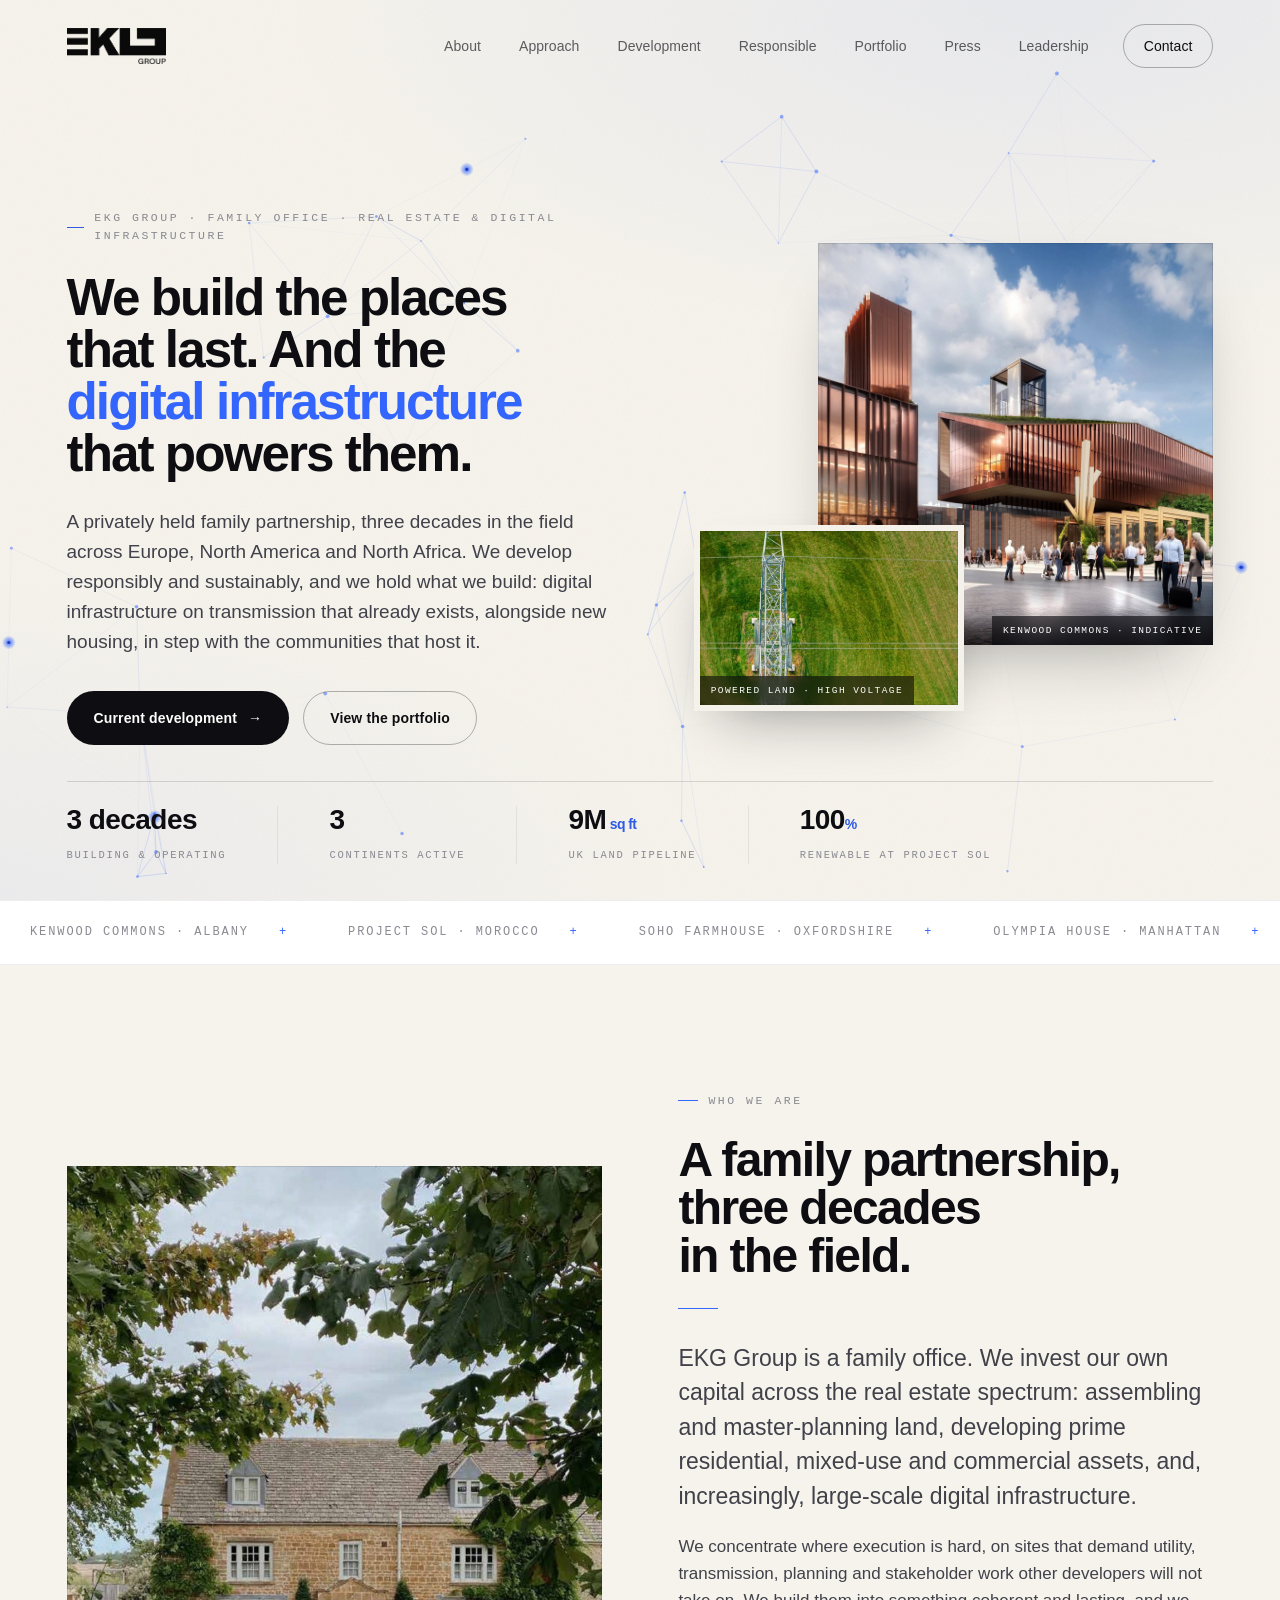
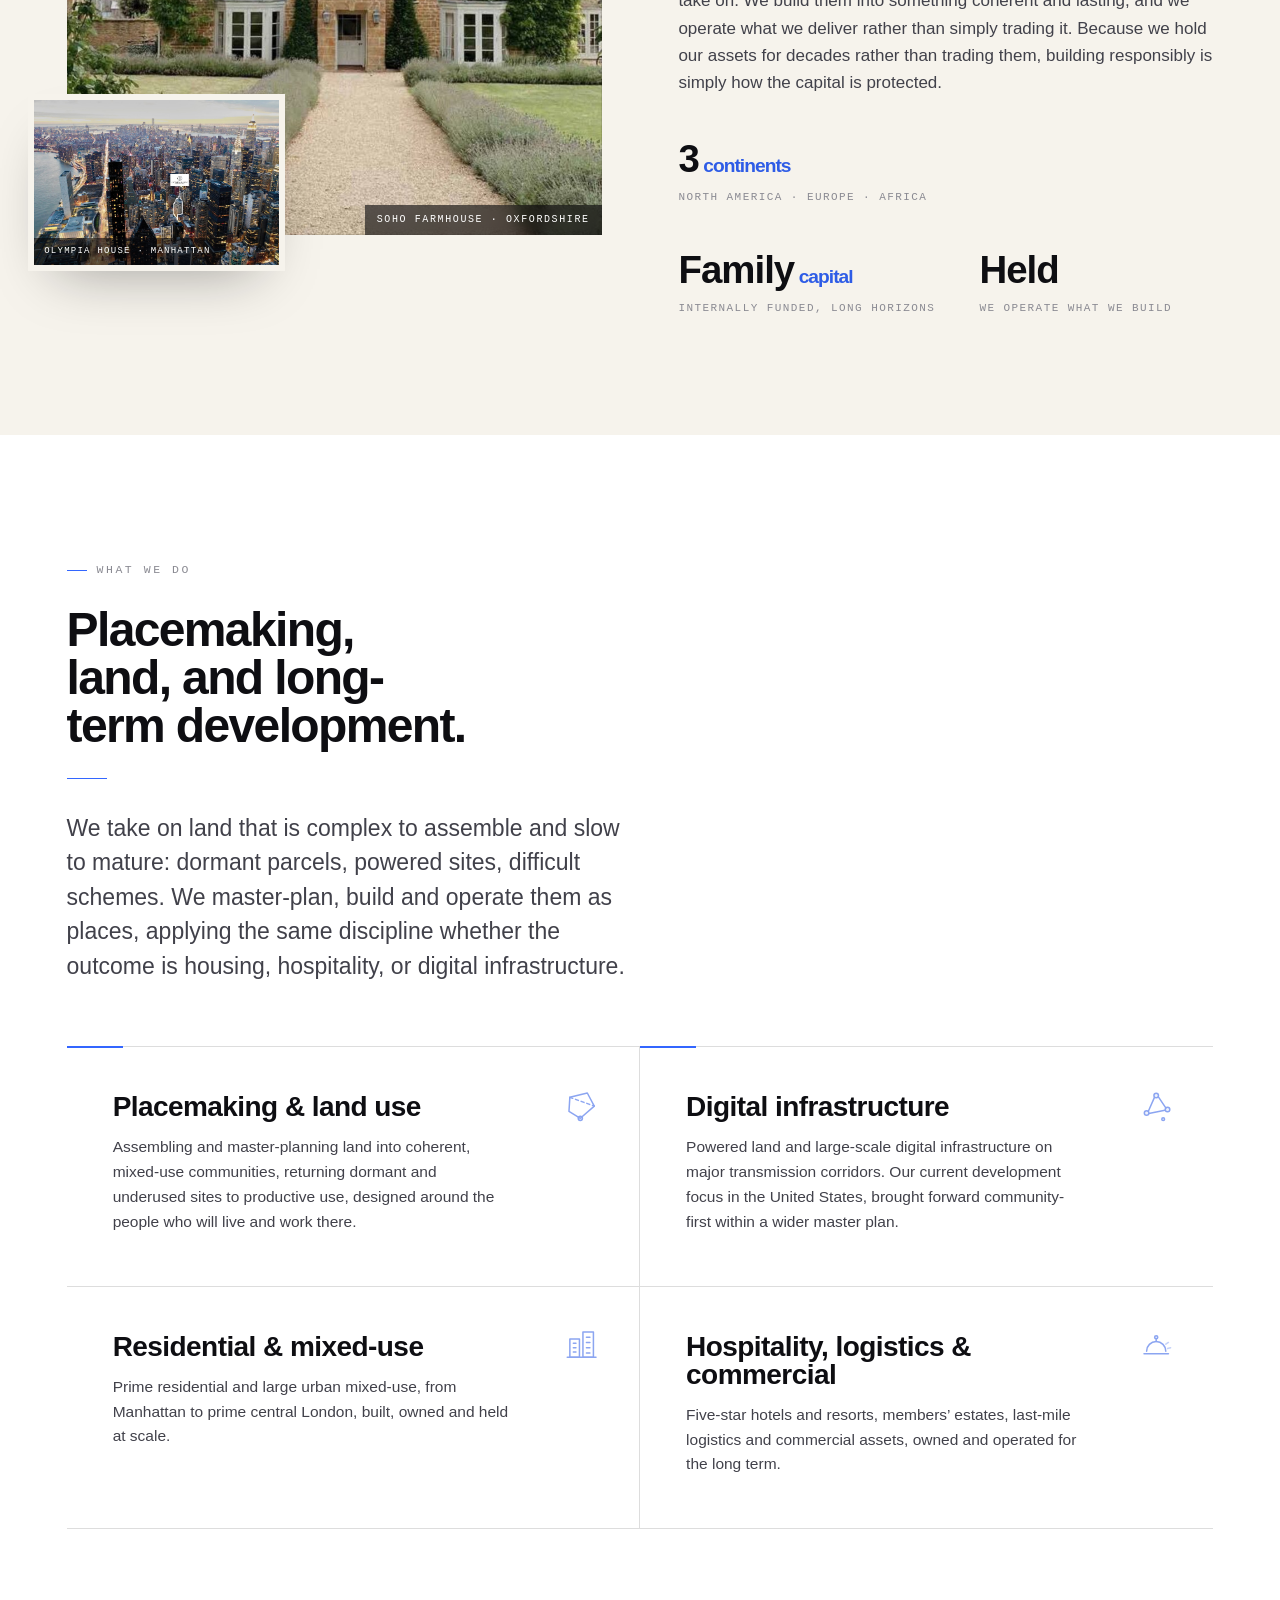
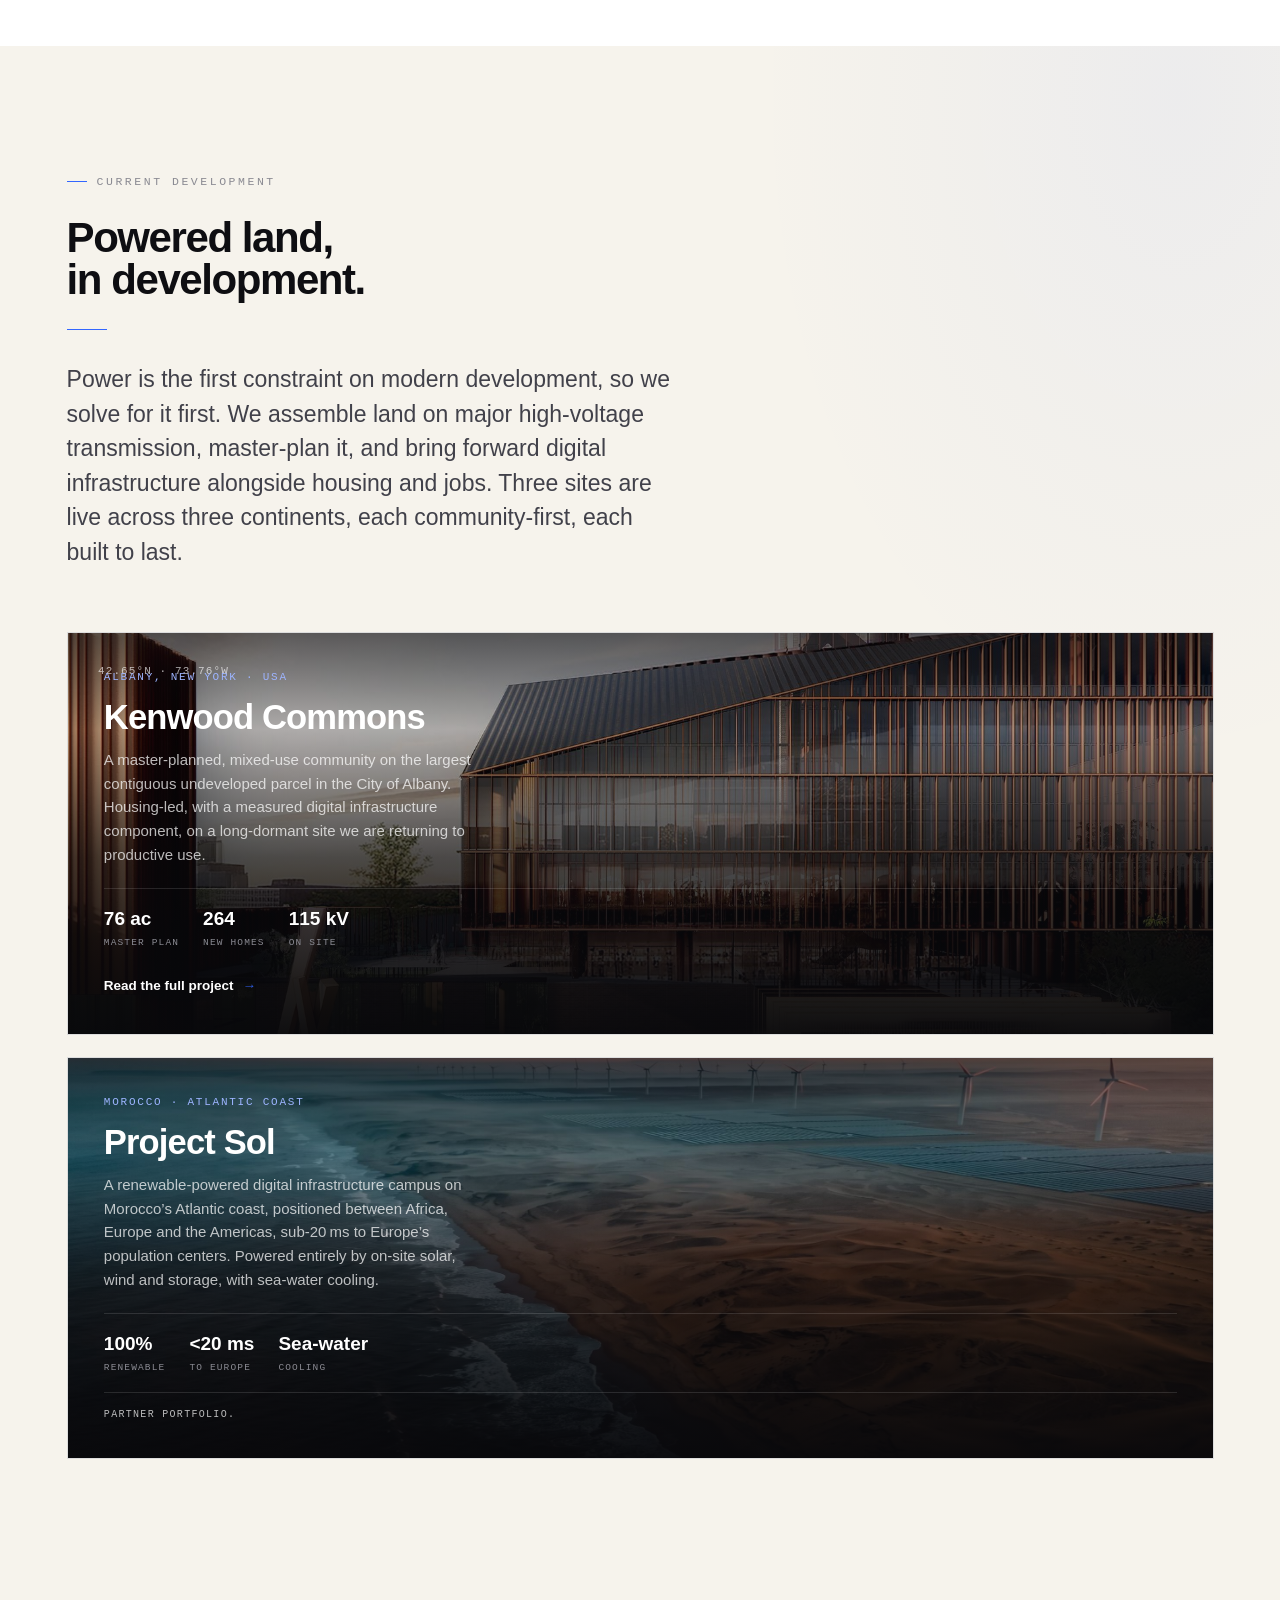
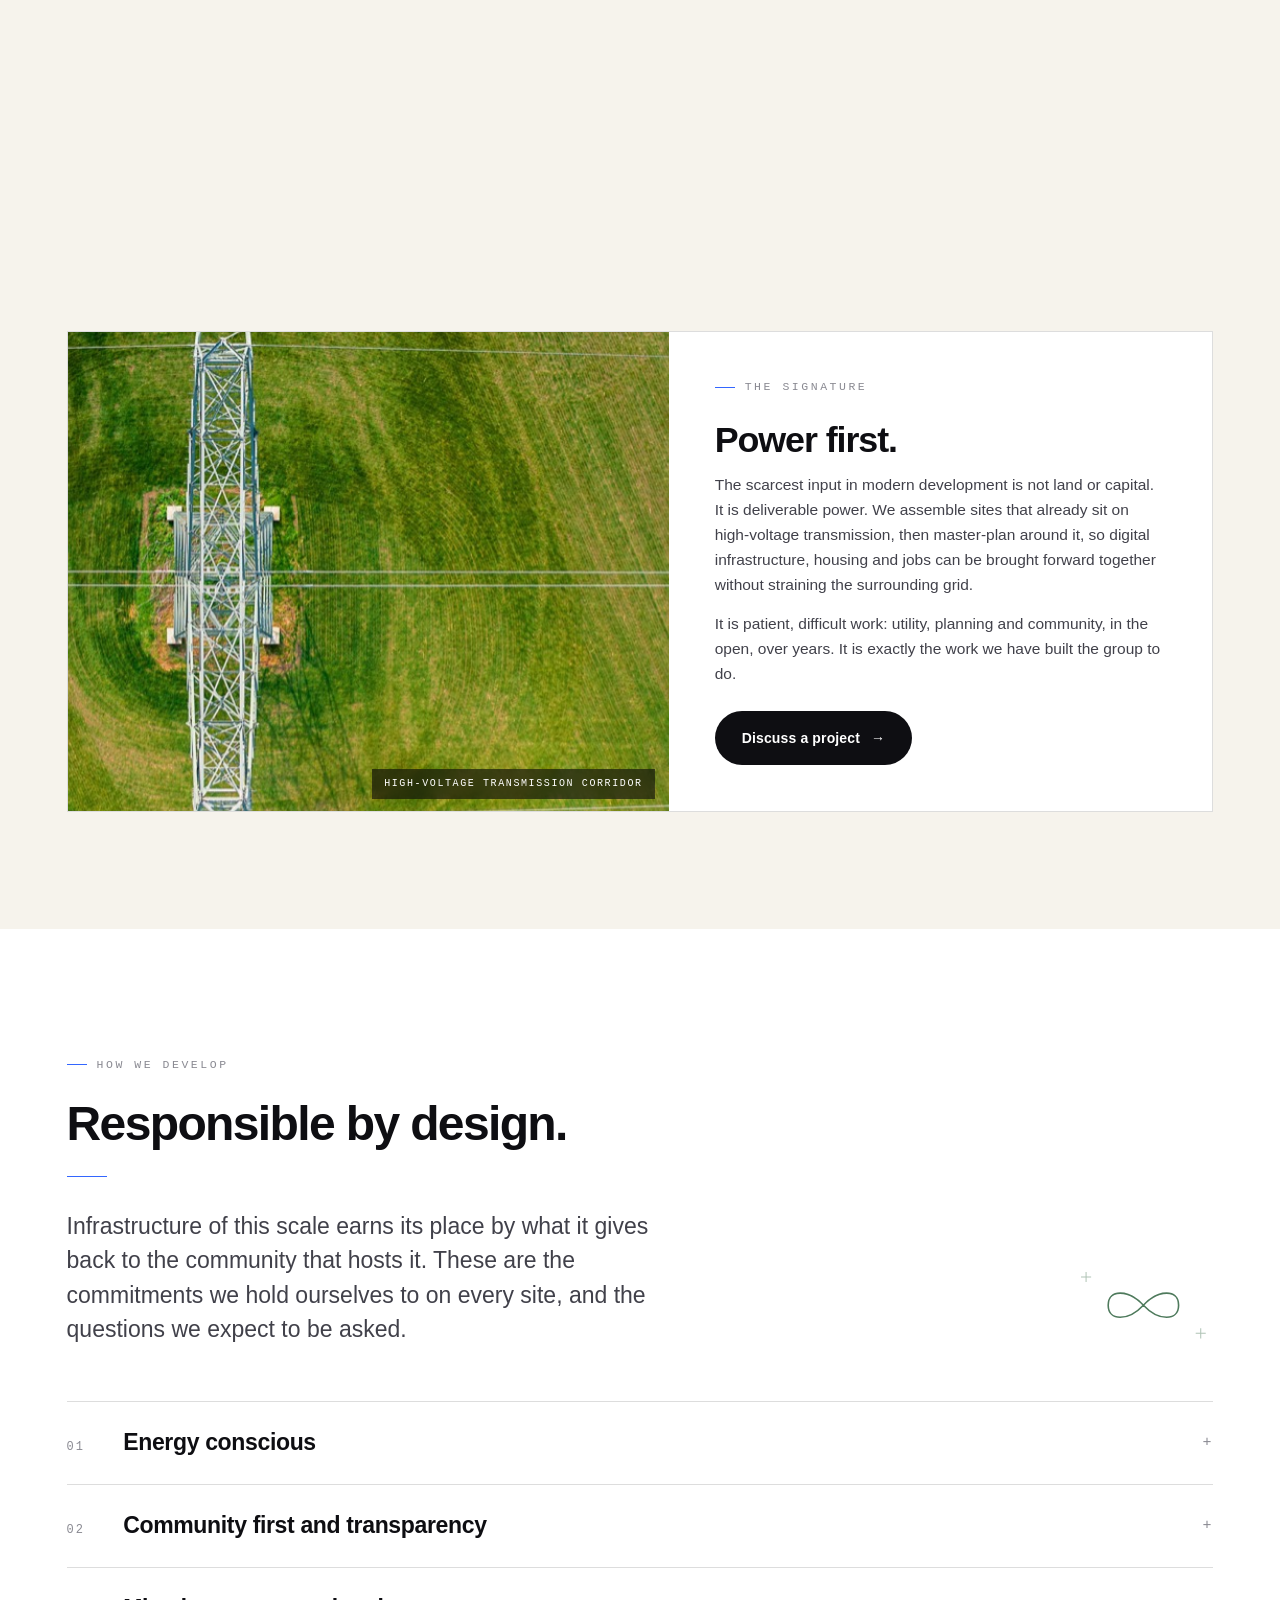
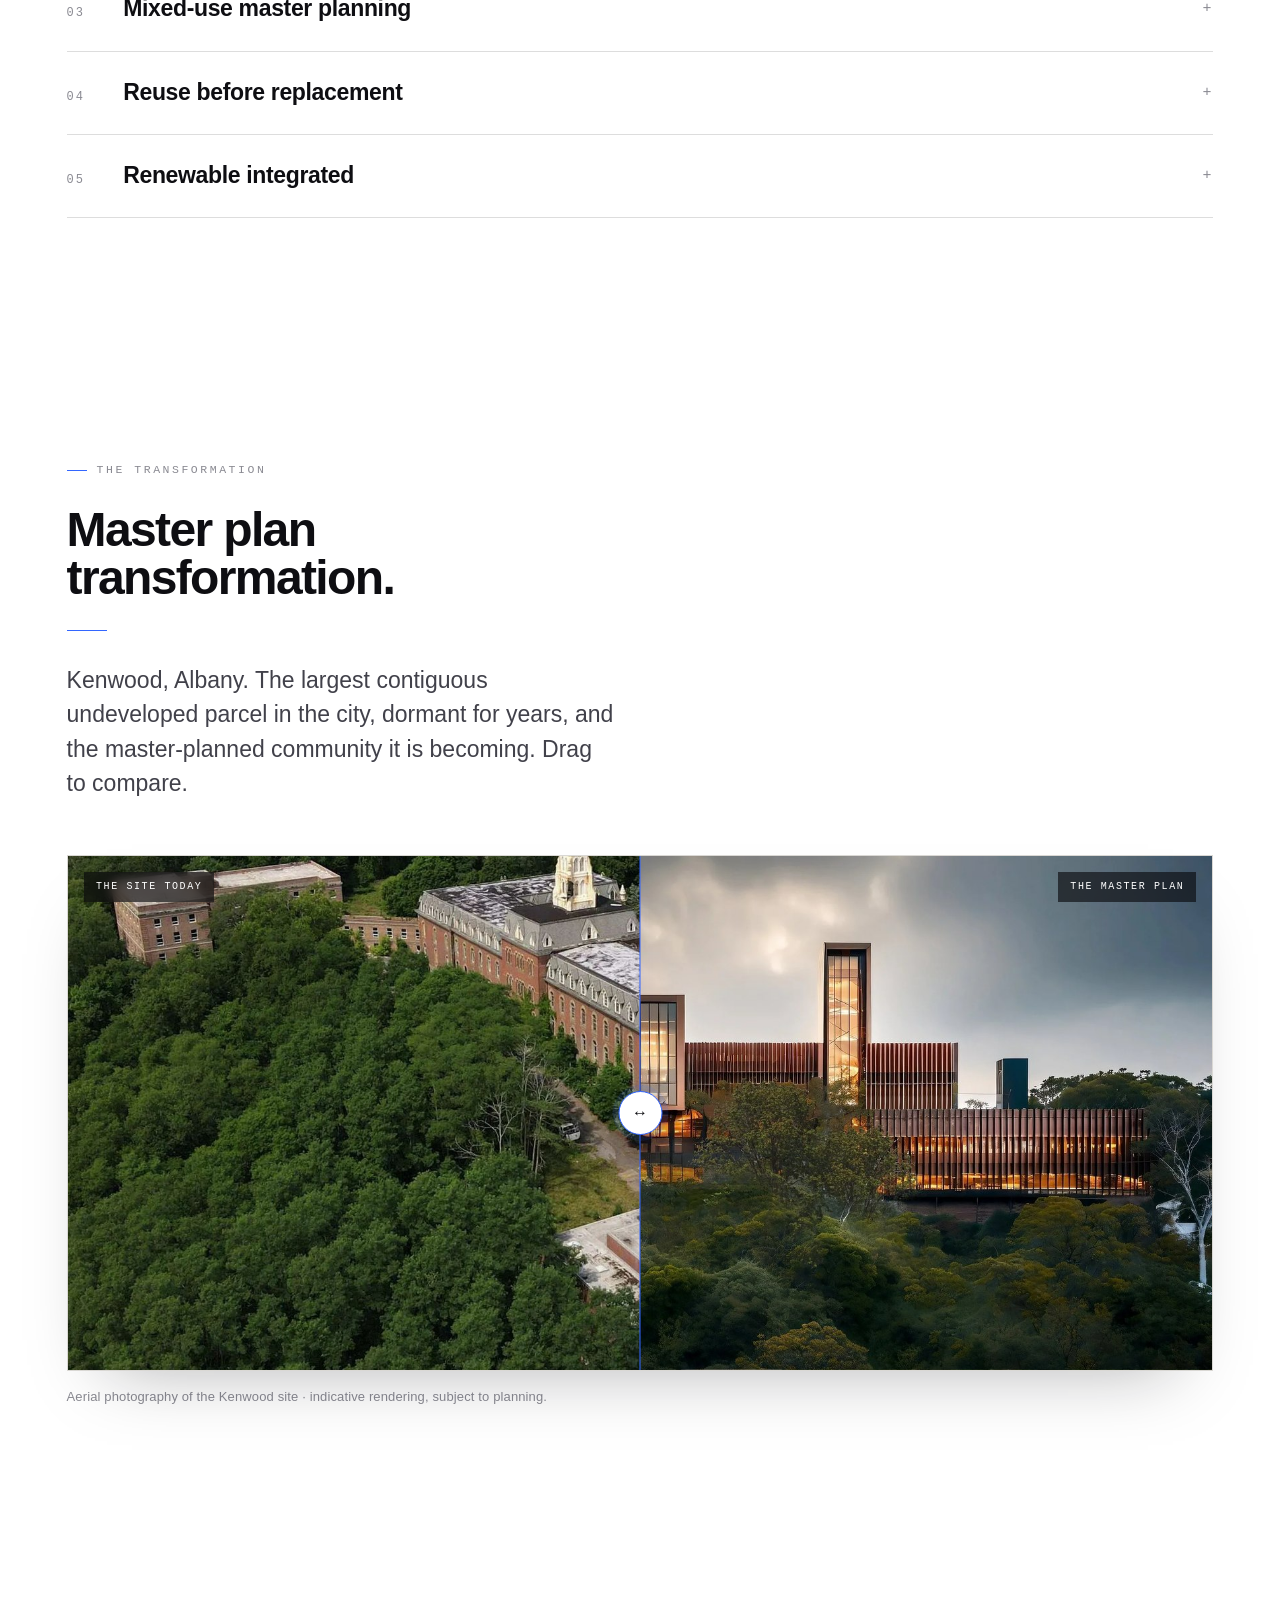
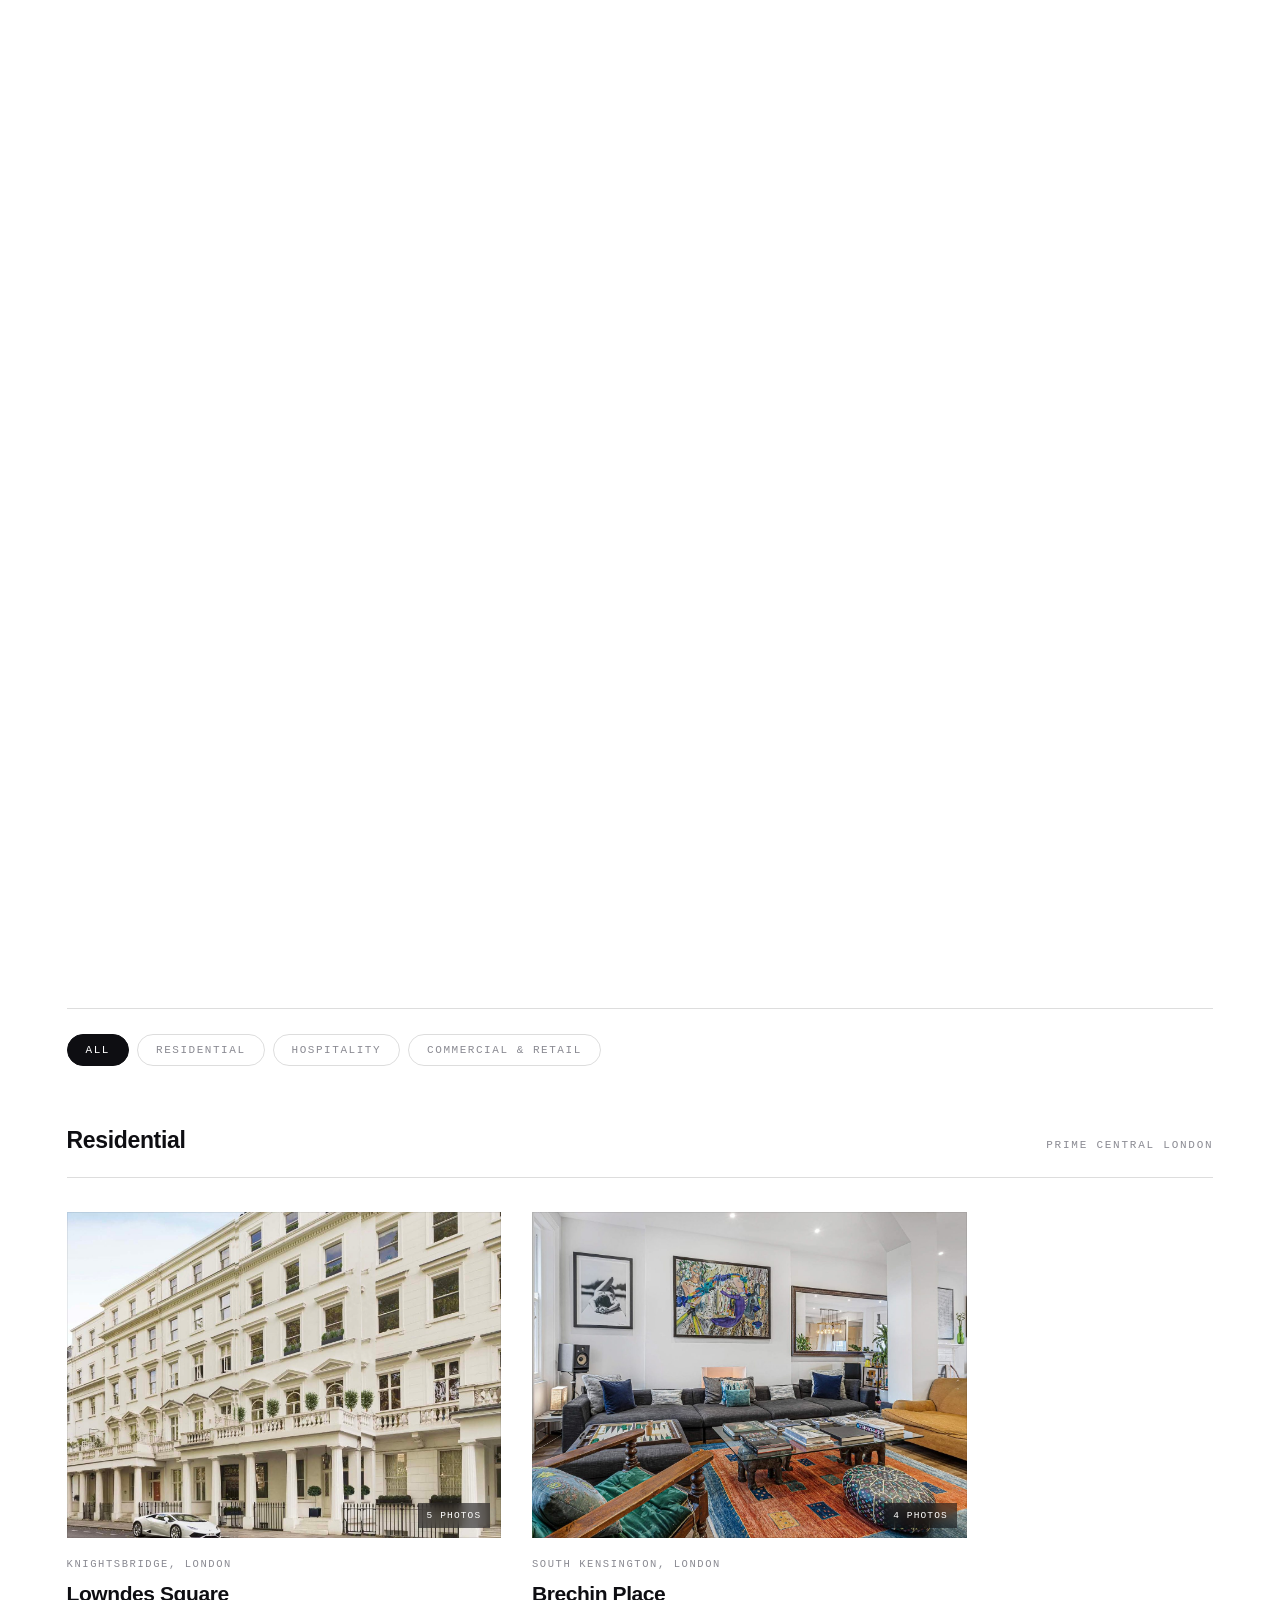
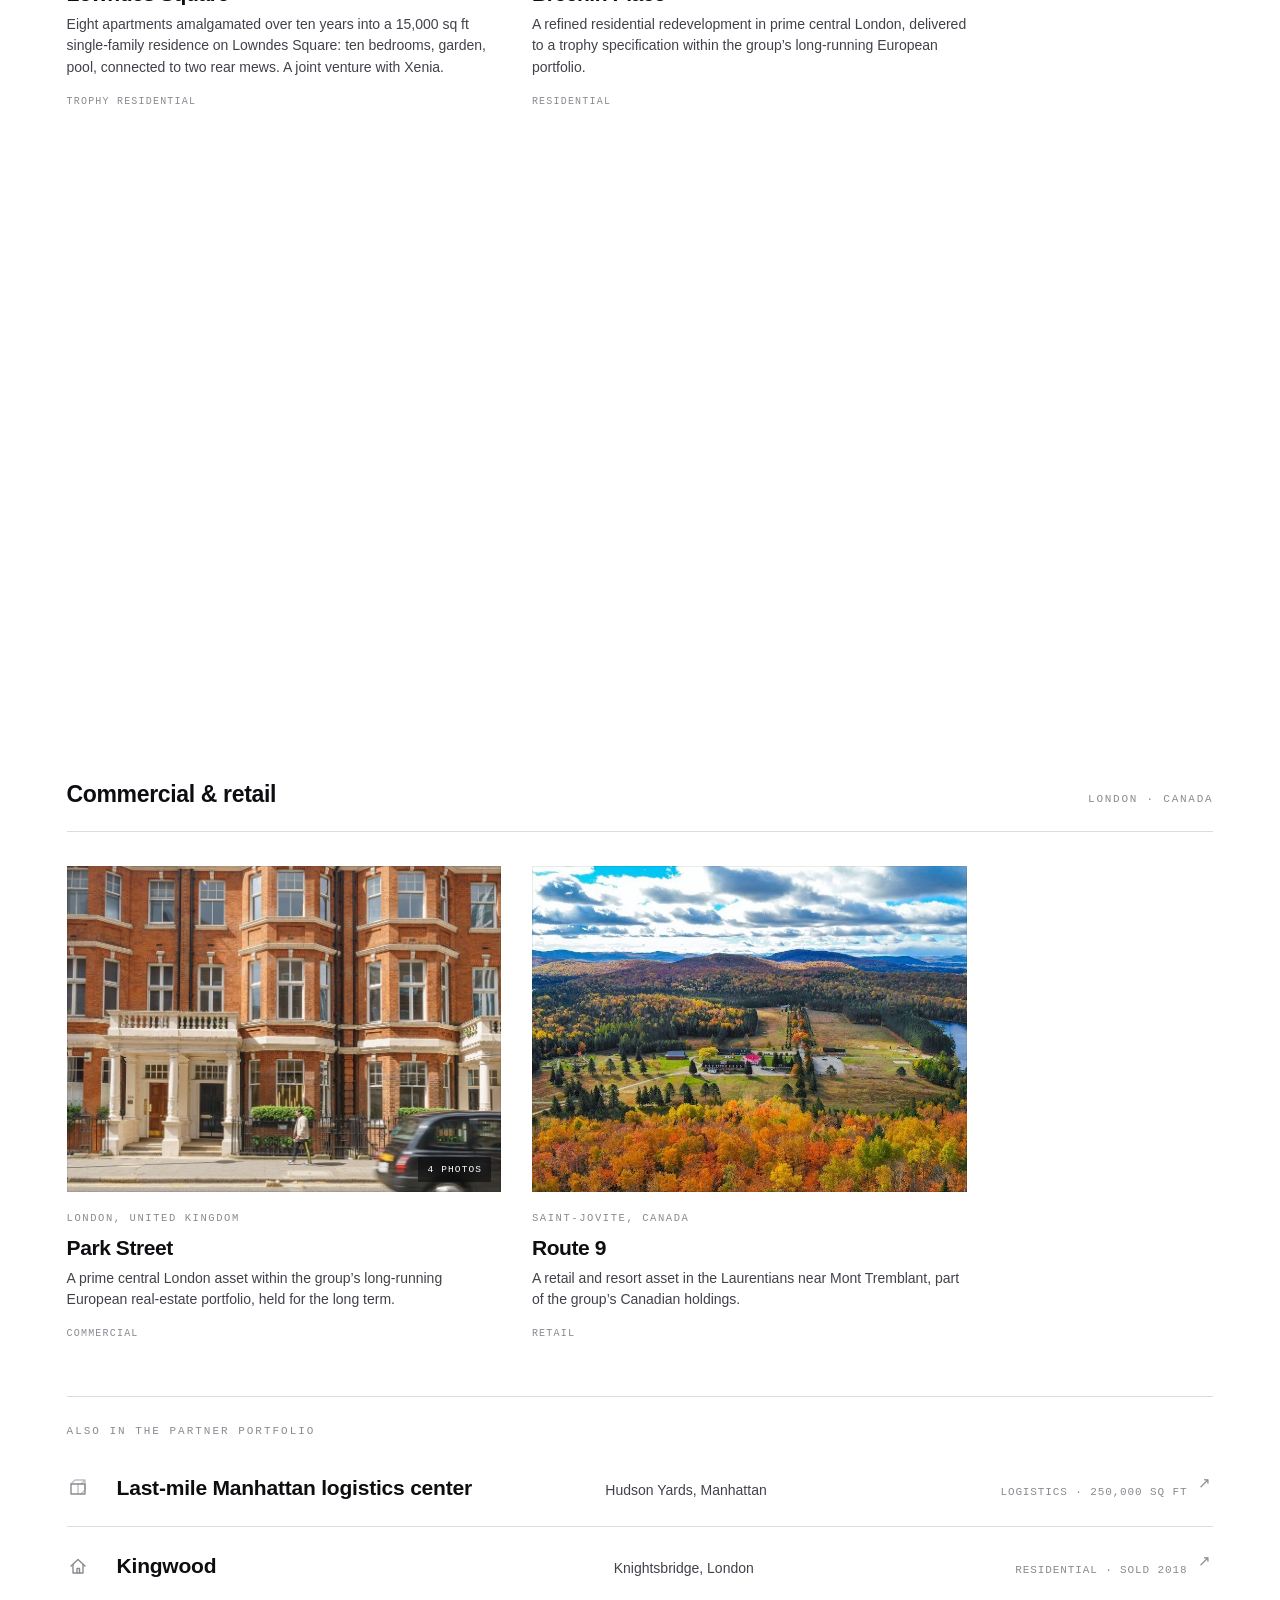
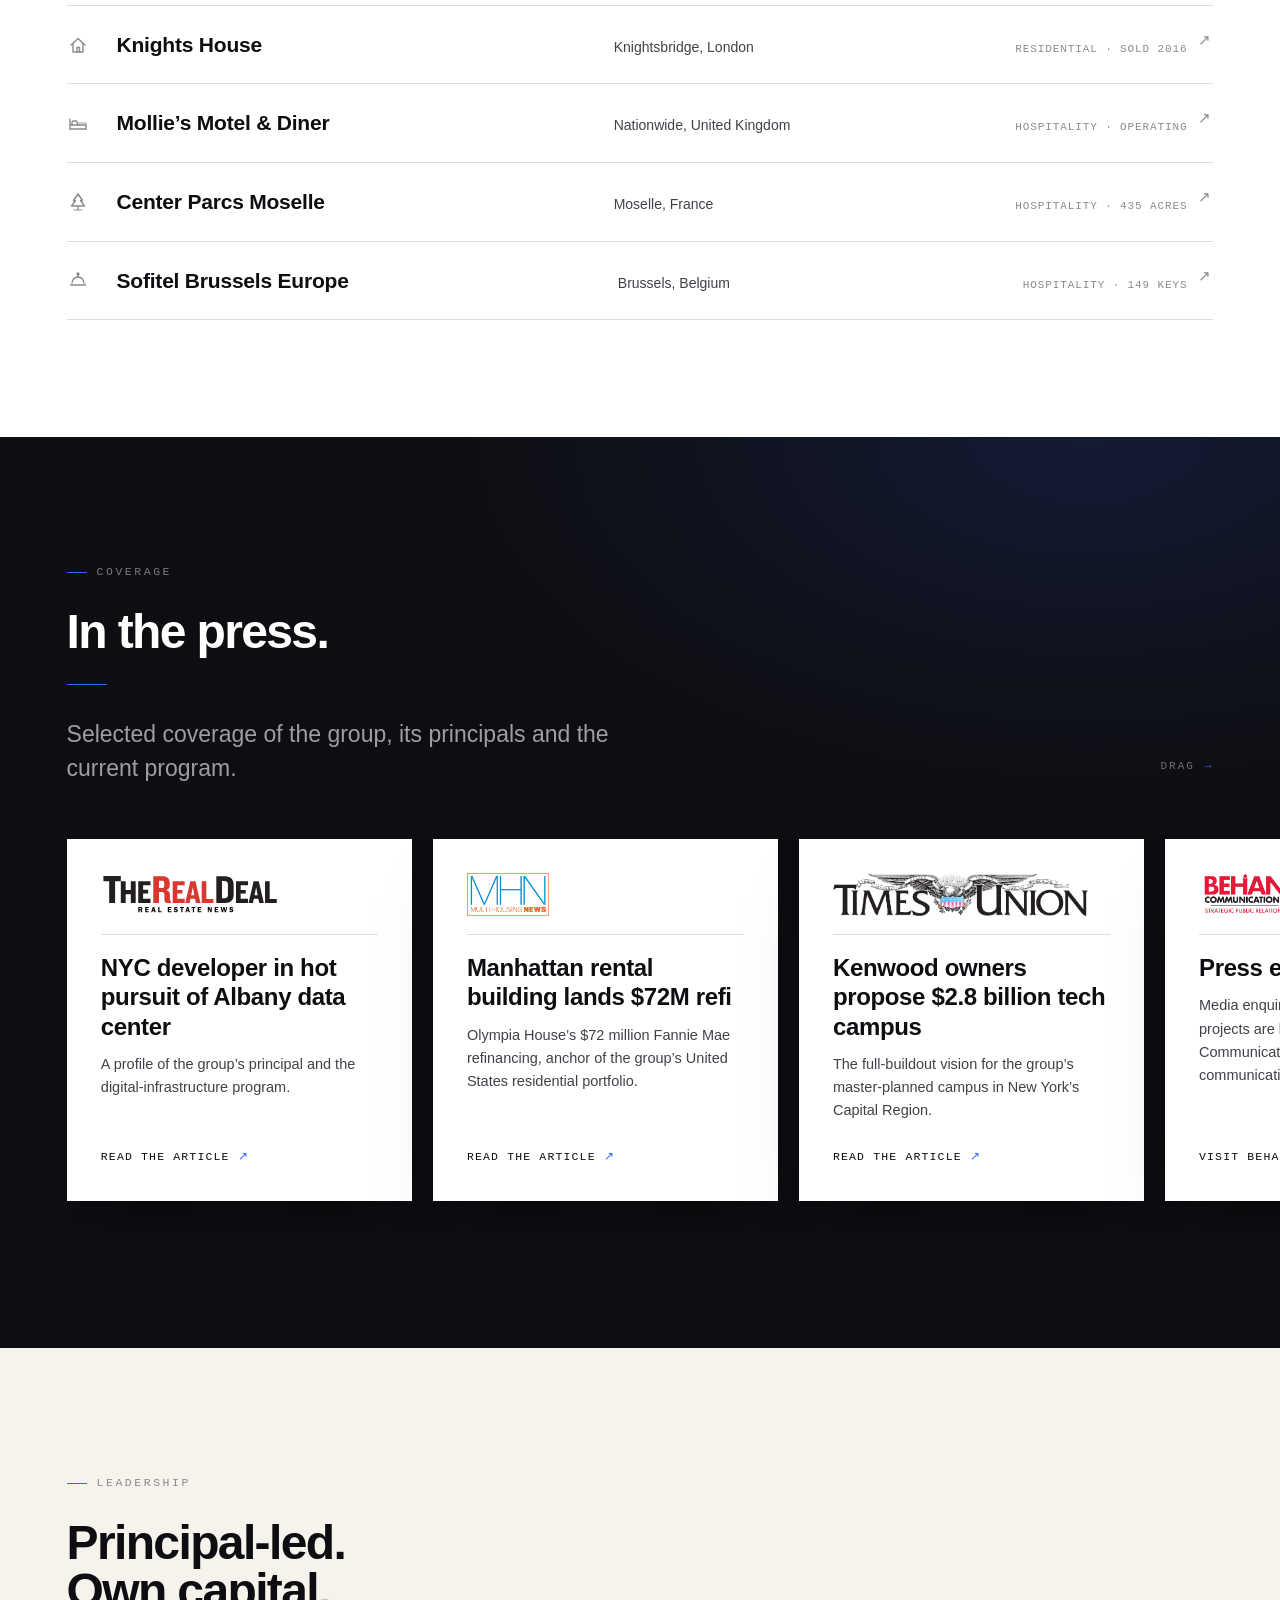
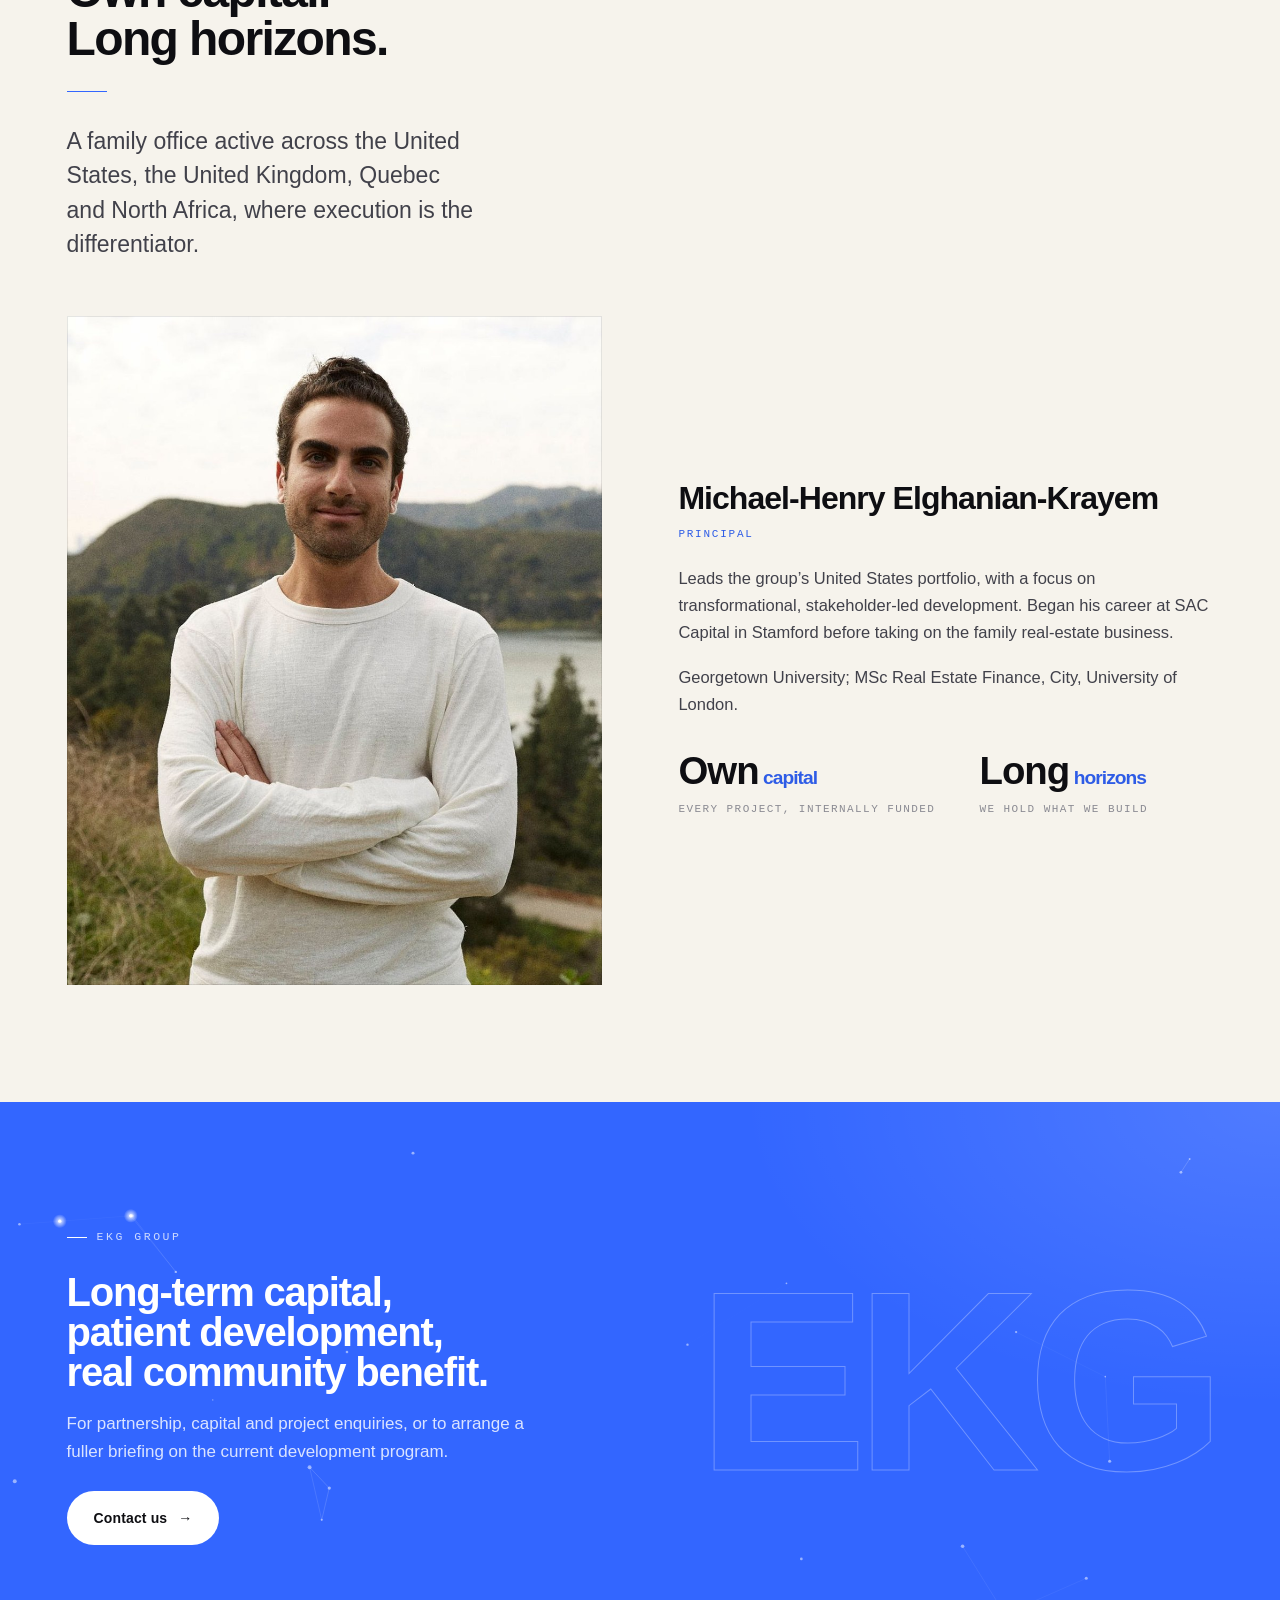
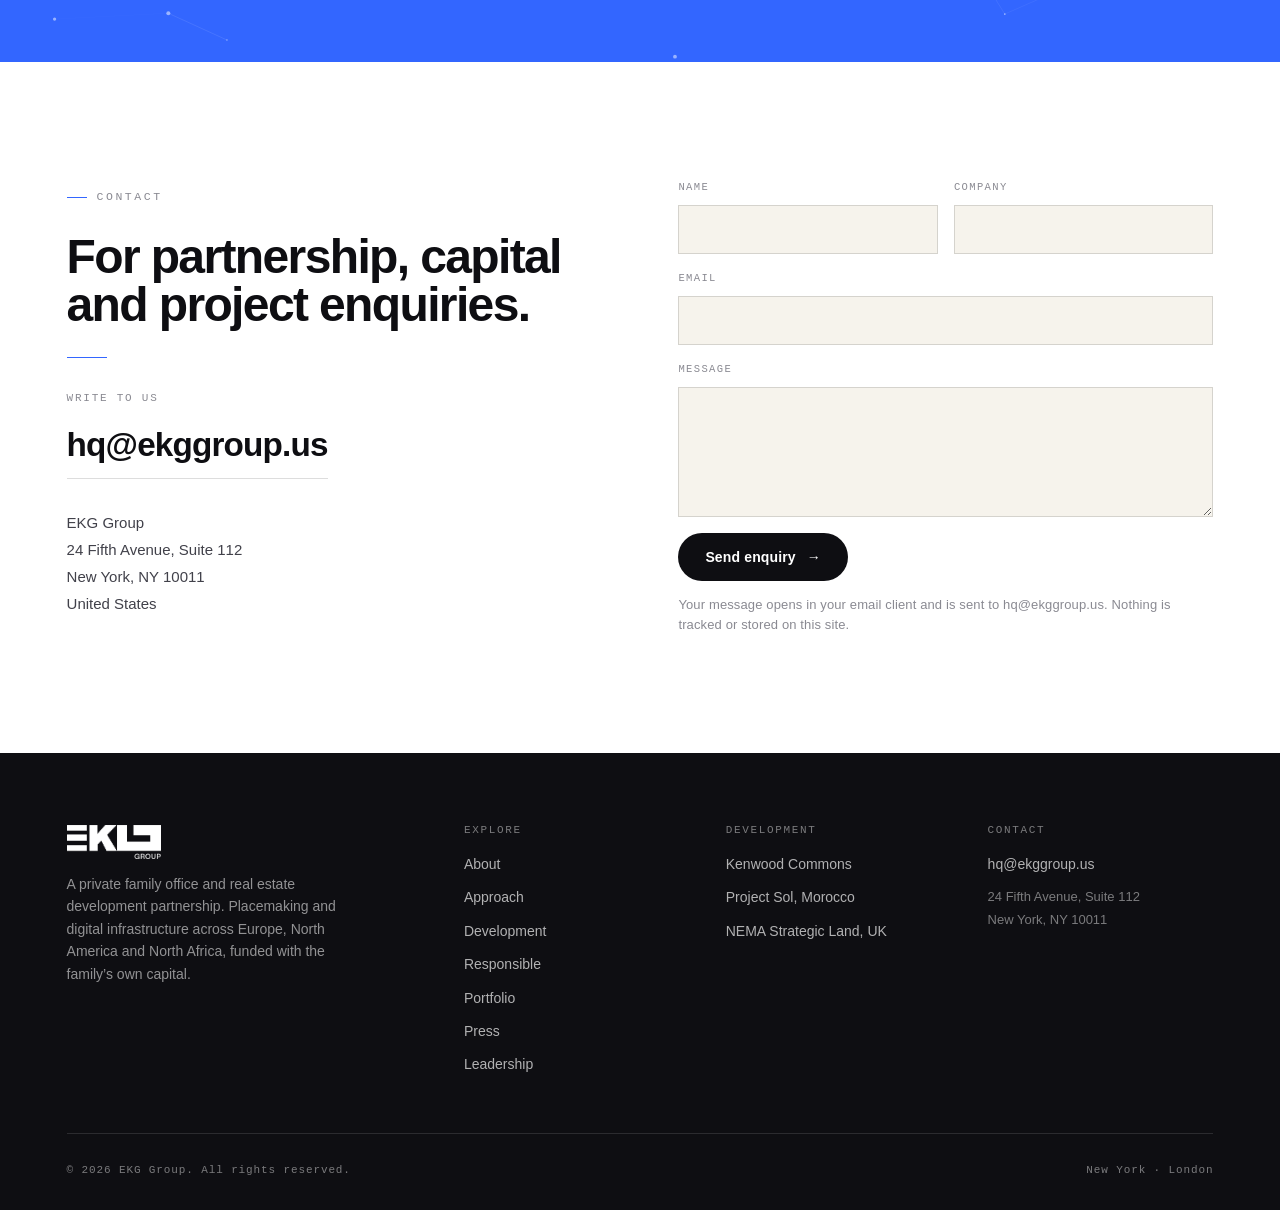
==== index.html @ d3d4e0cd "Kenwood accuracy: 115 kV, drop light-industrial/flex-industrial, heritage strip past tense" ====
<!DOCTYPE html>
<html lang="en-US">
<head>
<meta charset="UTF-8">
<meta name="viewport" content="width=device-width, initial-scale=1.0">
<title>EKG Group — Real estate development, placemaking &amp; digital infrastructure</title>
<meta name="description" content="EKG Group is a privately held family office and real estate partnership. For three decades we have assembled, master-planned, built and operated landmark assets across Europe, North America and North Africa. We develop responsibly and sustainably: digital infrastructure on existing transmission, alongside new housing, in step with the communities that host it.">
<meta property="og:title" content="EKG Group — Placemaking &amp; digital infrastructure">
<meta property="og:description" content="A private family partnership that assembles powered land, master-plans it, and builds the digital infrastructure and places that last.">
<meta property="og:image" content="assets/renderings/og-image.jpg">
<meta property="og:type" content="website">
<meta name="theme-color" content="#F6F3EC">
<link rel="icon" type="image/png" href="assets/favicon.png">
<link rel="stylesheet" href="styles.css?v=66">
<noscript><style>.reveal{opacity:1!important;transform:none!important}.hero .eyebrow,.hero h1,.hero .sub,.hero .actions,.hero .ticker,.hero .hmedia{opacity:1!important;transform:none!important}</style></noscript>
</head>
<body>
<div class="grain" aria-hidden="true"></div>

<!-- ===================== NAV ===================== -->
<nav class="top" id="nav">
  <a class="brand" href="#top" aria-label="EKG Group home">
    <img class="logo-img" src="assets/brand/EKG_Logo_Black_trim.png" alt="EKG Group">
  </a>
  <button class="menu-btn" id="menuBtn" aria-label="Menu"><span></span><span></span><span></span></button>
  <div class="navlinks" id="navlinks">
    <a href="#about">About</a>
    <a href="#approach">Approach</a>
    <a href="#development">Development</a>
    <a href="#responsible">Responsible</a>
    <a href="#portfolio">Portfolio</a>
    <a href="#press">Press</a>
    <a href="#leadership">Leadership</a>
    <a class="cta" href="#contact">Contact</a>
  </div>
</nav>

<!-- ===================== HERO ===================== -->
<header class="hero" id="top">
  <div class="scrim"></div>
  <canvas id="gridcanvas" aria-hidden="true"></canvas>

  <div class="inner">
    <div class="hgrid">
      <div class="htext">
        <span class="eyebrow">EKG Group &middot; Family office &middot; Real estate &amp; digital infrastructure</span>
        <h1>We build the places that last. And the <span class="hl">digital infrastructure</span> that powers them.</h1>
        <p class="sub">A privately held family partnership, three decades in the field across Europe, North America and North Africa. We develop responsibly and sustainably, and we hold what we build: digital infrastructure on transmission that already exists, alongside new housing, in step with the communities that host it.</p>
        <div class="actions">
          <a class="btn btn-primary" href="#development">Current development <span class="arr">&rarr;</span></a>
          <a class="btn btn-ghost" href="#portfolio">View the portfolio</a>
        </div>
      </div>
      <div class="hmedia">
        <div class="hm hm-main"><img src="assets/renderings/kenwood-plaza.jpg" alt="Kenwood Commons plaza, indicative rendering" fetchpriority="high"><span class="cap">Kenwood Commons &middot; indicative</span></div>
        <div class="hm hm-sub"><img src="assets/renderings/transmission.jpg" alt="High-voltage transmission over open land, aerial" style="object-position:50% 30%"><span class="cap">Powered land &middot; high voltage</span></div>
      </div>
    </div>

    <div class="ticker">
      <div class="ti"><span class="tv">3 decades</span><span class="tl">Building &amp; operating</span></div>
      <div class="ti"><span class="tv">3</span><span class="tl">Continents active</span></div>
      <div class="ti"><span class="tv">9M<span style="font-size:.5em;color:var(--blue-lift);font-weight:600"> sq ft</span></span><span class="tl">UK land pipeline</span></div>
      <div class="ti"><span class="tv">100<span style="font-size:.5em;color:var(--blue-lift);font-weight:600">%</span></span><span class="tl">Renewable at Project Sol</span></div>
    </div>
  </div>
</header>

<!-- ===================== MARQUEE ===================== -->
<div class="marquee" aria-hidden="true">
  <div class="track" id="track">
    <span class="mi">Kenwood Commons &middot; Albany</span>
    <span class="mi">Project Sol &middot; Morocco</span>
    <span class="mi">Soho Farmhouse &middot; Oxfordshire</span>
    <span class="mi">Olympia House &middot; Manhattan</span>
    <span class="mi">Center Parcs &middot; Moselle</span>
    <span class="mi">Sofitel &middot; Brussels</span>
    <span class="mi">Last-mile logistics &middot; Manhattan</span>
    <span class="mi">Lowndes Square &middot; Knightsbridge</span>
    <span class="mi">Mollie&rsquo;s &middot; United Kingdom</span>
  </div>
</div>

<!-- ===================== ABOUT ===================== -->
<section id="about">
  <div class="wrap split text-right">
    <div class="col-text reveal">
      <span class="eyebrow">Who we are</span>
      <h2 class="title">A family partnership, three decades in the field.</h2>
      <hr class="accent">
      <p class="lead">EKG Group is a family office. We invest our own capital across the real estate spectrum: assembling and master-planning land, developing prime residential, mixed-use and commercial assets, and, increasingly, large-scale digital infrastructure.</p>
      <p>We concentrate where execution is hard, on sites that demand utility, transmission, planning and stakeholder work other developers will not take on. We build them into something coherent and lasting, and we operate what we deliver rather than simply trading it. Because we hold our assets for decades rather than trading them, building responsibly is simply how the capital is protected.</p>
      <div class="figrow">
        <div class="fig"><div class="fn">3<span class="u"> continents</span></div><div class="fl">North America &middot; Europe &middot; Africa</div></div>
        <div class="fig"><div class="fn">Family<span class="u"> capital</span></div><div class="fl">Internally funded, long horizons</div></div>
        <div class="fig"><div class="fn">Held</div><div class="fl">We operate what we build</div></div>
      </div>
    </div>
    <div class="col-media reveal d1">
      <div class="media arch-tr par" data-par="24">
        <img src="assets/gallery/soho-farmhouse.jpg" alt="Soho Farmhouse, Oxfordshire">
        <span class="frameline"></span>
        <span class="cap">Soho Farmhouse &middot; Oxfordshire</span>
      </div>
      <div class="stack2"><img src="assets/portfolio/olympia-house.jpg" alt="Olympia House, Manhattan"><span class="cap">Olympia House &middot; Manhattan</span></div>
    </div>
  </div>
</section>

<!-- ===================== APPROACH ===================== -->
<section id="approach" class="band-2">
  <div class="wrap">
    <div class="approach-head reveal">
      <span class="eyebrow">What we do</span>
      <h2 class="title">Placemaking, land, and long-term development.</h2>
      <hr class="accent">
      <p class="lead">We take on land that is complex to assemble and slow to mature: dormant parcels, powered sites, difficult schemes. We master-plan, build and operate them as places, applying the same discipline whether the outcome is housing, hospitality, or digital infrastructure.</p>
    </div>
    <div class="approach-grid reveal d1">
      <div class="acell lead-cell"><span class="amark" aria-hidden="true"><svg viewBox="0 0 44 44" fill="none"><path d="M9 13 L29 8 L37 23 L21 37 L8 29 Z"/><path d="M9 13 L37 23" stroke-dasharray="3 3"/><circle cx="21" cy="37" r="2.4"/></svg></span><h3>Placemaking &amp; land use</h3><p>Assembling and master-planning land into coherent, mixed-use communities, returning dormant and underused sites to productive use, designed around the people who will live and work there.</p></div>
      <div class="acell lead-cell"><span class="amark" aria-hidden="true"><svg viewBox="0 0 44 44" fill="none"><circle cx="11" cy="31" r="2.6"/><circle cx="22" cy="11" r="2.6"/><circle cx="35" cy="27" r="2.6"/><path d="M13 29 L20 13 M24.5 12.5 L33 25 M13.5 31.5 L32 27.8"/><circle cx="30" cy="38" r="1.6"/></svg></span><h3>Digital infrastructure</h3><p>Powered land and large-scale digital infrastructure on major transmission corridors. Our current development focus in the United States, brought forward community-first within a wider master plan.</p></div>
      <div class="acell"><span class="amark" aria-hidden="true"><svg viewBox="0 0 44 44" fill="none"><rect x="9" y="16" width="11" height="21"/><rect x="24" y="8" width="12" height="29"/><path d="M13 21 h3 M13 26 h3 M13 31 h3 M28 14 h4 M28 20 h4 M28 26 h4 M28 32 h4"/><path d="M6 37 h33"/></svg></span><h3>Residential &amp; mixed-use</h3><p>Prime residential and large urban mixed-use, from Manhattan to prime central London, built, owned and held at scale.</p></div>
      <div class="acell"><span class="amark" aria-hidden="true"><svg viewBox="0 0 44 44" fill="none"><path d="M11 30 a11 11 0 0 1 22 0"/><path d="M8 33 h28"/><path d="M22 19 v-3"/><circle cx="22" cy="14" r="1.8"/><path d="M33 22 l3 -2 M35 27 l3.5 -1" stroke-opacity=".5"/></svg></span><h3>Hospitality, logistics &amp; commercial</h3><p>Five-star hotels and resorts, members&rsquo; estates, last-mile logistics and commercial assets, owned and operated for the long term.</p></div>
    </div>
  </div>
</section>

<!-- ===================== CURRENT DEVELOPMENT (powered land) ===================== -->
<section id="development" class="powered">
  <div class="wrap">
    <div class="phead reveal">
      <span class="eyebrow">Current development</span>
      <h2 class="title" style="font-size:clamp(26px,3.4vw,42px)">Powered land, in development.</h2>
      <hr class="accent">
      <p class="lead">Power is the first constraint on modern development, so we solve for it first. We assemble land on major high-voltage transmission, master-plan it, and bring forward digital infrastructure alongside housing and jobs. Three sites are live across three continents, each community-first, each built to last.</p>
    </div>

    <div class="devgrid">

      <!-- Kenwood -->
      <article class="devcard photo reveal" id="kenwood" style="grid-column:1/-1;min-height:400px">
        <div class="imgwrap"><img src="assets/renderings/kenwood-portal.jpg" alt="Kenwood Commons portal, indicative rendering"></div>
        <div class="toprow">
          <span class="coord">42.65&deg;N &middot; 73.76&deg;W</span>
        </div>
        <div class="cardinner">
          <div class="loc">Albany, New York &middot; USA</div>
          <h3>Kenwood Commons</h3>
          <p>A master-planned, mixed-use community on the largest contiguous undeveloped parcel in the City of Albany. Housing-led, with a measured digital infrastructure component, on a long-dormant site we are returning to productive use.</p>
          <div class="metaline">
            <div class="m"><div class="mv">76 ac</div><div class="ml">Master plan</div></div>
            <div class="m"><div class="mv">264</div><div class="ml">New homes</div></div>
            <div class="m"><div class="mv">115 kV</div><div class="ml">On site</div></div>
          </div>
          <a class="more" href="projects/kenwood-commons.html">Read the full project <span class="arr">&rarr;</span></a>
        </div>
      </article>

      <!-- Project Sol (Morocco) -->
      <article class="devcard photo reveal" id="sababa" style="grid-column:1/-1;min-height:400px">
        <div class="imgwrap"><img src="assets/renderings/sababa-coast.jpg" alt="The Atlantic coast of Morocco with wind turbines at dusk" loading="lazy"></div>
        <div class="cardinner">
          <div class="loc">Morocco &middot; Atlantic coast</div>
          <h3>Project Sol</h3>
          <p>A renewable-powered digital infrastructure campus on Morocco&rsquo;s Atlantic coast, positioned between Africa, Europe and the Americas, sub-20&thinsp;ms to Europe&rsquo;s population centers. Powered entirely by on-site solar, wind and storage, with sea-water cooling.</p>
          <div class="metaline">
            <div class="m"><div class="mv">100%</div><div class="ml">Renewable</div></div>
            <div class="m"><div class="mv">&lt;20 ms</div><div class="ml">To Europe</div></div>
            <div class="m"><div class="mv">Sea-water</div><div class="ml">Cooling</div></div>
          </div>
          <p class="advisory">Partner portfolio.</p>
        </div>
      </article>

    </div>

    <!-- NEMA Strategic Land — its own platform block -->
    <div class="deepfeature reveal" id="nsl" style="position:relative">
      <div class="df-in">
        <div class="df-media" style="position:relative;min-height:320px">
          <img src="assets/renderings/nema-land.jpg" alt="English countryside and motorway infrastructure, aerial view" loading="lazy">
          <span class="cap" style="left:auto;right:14px">Strategic industrial land &middot; nationwide UK</span>
        </div>
        <div class="df-body">
          <div style="display:flex;align-items:center;justify-content:space-between;gap:16px">
            <span class="eyebrow" style="margin-bottom:0">Platform &middot; United Kingdom</span>
          </div>
          <h3 style="margin-top:22px">NEMA Strategic Land.</h3>
          <p>The group&rsquo;s UK strategic-land platform, investing family capital in large mixed-use and Strategic Industrial Land schemes in supply-constrained markets: land assembly, planning consent, and the patience long-cycle projects require.</p>
          <div class="kv-stats" style="grid-template-columns:repeat(3,1fr)">
            <div class="s"><div class="v">9M<span class="u">sq ft</span></div><div class="l">Land bank &amp; pipeline</div></div>
            <div class="s"><div class="v">SIL</div><div class="l">Strategic industrial land</div></div>
            <div class="s"><div class="v">Mixed-use</div><div class="l">Master-planned schemes</div></div>
          </div>
        </div>
      </div>
    </div>

    <!-- Thesis band -->
    <div class="deepfeature reveal">
      <div class="df-in">
        <div class="df-media par" data-par="18">
          <img src="assets/renderings/transmission.jpg" alt="High-voltage transmission over open land, aerial">
          <span class="cap" style="left:auto;right:14px">High-voltage transmission corridor</span>
        </div>
        <div class="df-body">
          <span class="eyebrow">The signature</span>
          <h3>Power first.</h3>
          <p>The scarcest input in modern development is not land or capital. It is deliverable power. We assemble sites that already sit on high-voltage transmission, then master-plan around it, so digital infrastructure, housing and jobs can be brought forward together without straining the surrounding grid.</p>
          <p>It is patient, difficult work: utility, planning and community, in the open, over years. It is exactly the work we have built the group to do.</p>
          <a class="btn btn-primary" href="#contact" style="margin-top:24px;align-self:flex-start">Discuss a project <span class="arr">&rarr;</span></a>
        </div>
      </div>
    </div>
  </div>
</section>

<!-- ===================== RESPONSIBLE DEVELOPMENT ===================== -->
<section id="responsible" class="band-2">
  <div class="wrap">
    <div class="rhead reveal">
      <div style="max-width:62ch">
        <span class="eyebrow">How we develop</span>
        <h2 class="title">Responsible by design.</h2>
        <hr class="accent">
        <p class="lead">Infrastructure of this scale earns its place by what it gives back to the community that hosts it. These are the commitments we hold ourselves to on every site, and the questions we expect to be asked.</p>
      </div>
      <div class="rinf" aria-hidden="true">
        <svg viewBox="0 0 140 72" fill="none">
          <path class="loop" d="M35,36 C35,20 55,20 70,36 C85,52 105,52 105,36 C105,20 85,20 70,36 C55,52 35,52 35,36 Z"/>
          <path class="tick" d="M8 8 h10 M13 3 v10"/>
          <path class="tick" d="M122 64 h10 M127 59 v10"/>
        </svg>
      </div>
    </div>


    <div class="rlist" id="rlist">
      <div class="rrow reveal"><span class="rn">01</span><h3>Energy conscious</h3></div>
      <div class="rrow reveal d1"><span class="rn">02</span><h3>Community first and transparency</h3></div>
      <div class="rrow reveal d2"><span class="rn">03</span><h3>Mixed-use master planning</h3></div>
      <div class="rrow reveal d3"><span class="rn">04</span><h3>Reuse before replacement</h3></div>
      <div class="rrow reveal d3"><span class="rn">05</span><h3>Renewable integrated</h3></div>
    </div>
  </div>
</section>

<!-- ===================== TRANSFORMATION (before / after) ===================== -->
<section id="transformation" class="band-2">
  <div class="wrap">
    <div class="reveal" style="max-width:58ch">
      <span class="eyebrow">The transformation</span>
      <h2 class="title">Master plan transformation.</h2>
      <hr class="accent">
      <p class="lead">Kenwood, Albany. The largest contiguous undeveloped parcel in the city, dormant for years, and the master-planned community it is becoming. Drag to compare.</p>
    </div>
    <div class="cmp reveal d1" id="cmp" role="slider" tabindex="0" aria-label="Drag to compare the site today with the master plan" aria-valuemin="0" aria-valuemax="100" aria-valuenow="50">
      <div class="lay"><img src="assets/renderings/kenwood-site.jpg" alt="The Kenwood site today, aerial view" draggable="false"></div>
      <div class="lay after"><img src="assets/renderings/development.jpg" alt="Master-planned campus, indicative rendering" draggable="false"></div>
      <span class="cmptag tl">The site today</span>
      <span class="cmptag tr">The master plan</span>
      <div class="cmpbar" aria-hidden="true"><span class="knob">&#8596;</span></div>
    </div>
    <p class="fine" style="margin-top:16px">Aerial photography of the Kenwood site &middot; indicative rendering, subject to planning.</p>
  </div>
</section>

<!-- ===================== PORTFOLIO (track record) ===================== -->
<section id="portfolio" class="band-2">
  <div class="wrap">
    <div class="reveal" style="max-width:52ch">
      <span class="eyebrow">Track record</span>
      <h2 class="title">The core portfolio.</h2>
      <hr class="accent">
      <p class="lead">From industrial master planning and large-scale economic development projects to trophy homes in Knightsbridge, multifamily towers in Manhattan and last-mile logistics in Hudson Yards. A portfolio built across cycles, owned and operated for the long term. It is the foundation the current program is built on.</p>
      
    </div>



    <!-- Trophy asset: Olympia House -->
    <div class="deepfeature reveal" id="olympia" style="margin-bottom:clamp(20px,3vh,34px)">
      <div class="df-in">
        <div class="df-media par" data-par="16" data-gallery="assets/portfolio/olympia-house.jpg|assets/gallery/olympia-night.jpg|assets/gallery/olympia-tower.jpg|assets/renderings/hero-tr.jpg" style="cursor:zoom-in">
          <img src="assets/portfolio/olympia-house.jpg" alt="Olympia House on the Manhattan skyline at night">
          <span class="cap">Olympia House &middot; Manhattan</span>
          <span class="glbadge">4 photos</span>
        </div>
        <div class="df-body">
          <div style="display:flex;align-items:center;justify-content:space-between;gap:16px">
            <span class="eyebrow" style="margin-bottom:0;white-space:nowrap">Trophy asset &middot; Manhattan</span>
            <span class="statusdot" style="color:var(--body);white-space:nowrap"><span class="d"></span>Owned &amp; held</span>
          </div>
          <h3 style="margin-top:22px">Olympia House.</h3>
          <p>A full-service trophy multifamily building on Second Avenue, held long-term by the family office. Two hundred and fifty homes above 15,000 sq ft of retail frontage, with Bank of America and West Side Market among the tenants, a 135-car parking garage, roof terrace and gym.</p>
          <p>Eighty-five per cent free-market, and refinanced through Fannie Mae. It remains the anchor of the group&rsquo;s United States residential portfolio.</p>
          <div class="kv-stats">
            <div class="s"><div class="v">250</div><div class="l">Homes</div></div>
            <div class="s"><div class="v">15k<span class="u">sq ft</span></div><div class="l">Retail frontage</div></div>
            <div class="s"><div class="v">135</div><div class="l">Car garage</div></div>
            <div class="s"><div class="v">85<span class="u">%</span></div><div class="l">Free market</div></div>
          </div>
        </div>
      </div>
    </div>


    <div class="pfilter reveal d1" id="pfilter" role="tablist" aria-label="Filter the portfolio by sector">
        <button class="pf on" data-f="all" aria-pressed="true">All</button>
        <button class="pf" data-f="residential" aria-pressed="false">Residential</button>
        <button class="pf" data-f="hospitality" aria-pressed="false">Hospitality</button>
        <button class="pf" data-f="commercial" aria-pressed="false">Commercial &amp; retail</button>
      </div>

    <!-- Residential -->
    <div class="psector reveal" data-sector="residential">
      <div class="shead"><h3>Residential</h3><span class="ct">Prime central London</span></div>
      <div class="pgrid" style="grid-template-columns:repeat(2,1fr);max-width:900px">
                <article class="pcard" data-gallery="assets/portfolio/lowndes-square.jpg|assets/gallery/lowndes-drawing.jpg|assets/gallery/lowndes-dining.jpg|assets/gallery/lowndes-bed.jpg|assets/gallery/lowndes-pool.jpg"><div class="ph"><img src="assets/portfolio/lowndes-square.jpg" alt="Lowndes Square, Knightsbridge"></div><div class="meta"><div class="loc">Knightsbridge, London</div><h3>Lowndes Square</h3><p>Eight apartments amalgamated over ten years into a 15,000 sq ft single-family residence on Lowndes Square: ten bedrooms, garden, pool, connected to two rear mews. A joint venture with Xenia.</p><div class="type">Trophy residential</div></div></article>
        <article class="pcard" data-gallery="assets/gallery/brechin-ext.jpg|assets/portfolio/brechin-studios.jpg|assets/gallery/brechin-living.jpg|assets/gallery/brechin-kitchen.jpg"><div class="ph"><img src="assets/portfolio/brechin-studios.jpg" alt="Brechin Place"></div><div class="meta"><div class="loc">South Kensington, London</div><h3>Brechin Place</h3><p>A refined residential redevelopment in prime central London, delivered to a trophy specification within the group&rsquo;s long-running European portfolio.</p><div class="type">Residential</div></div></article>
      </div>
    </div>

    <!-- Hospitality -->
    <div class="psector reveal" data-sector="hospitality">
      <div class="shead"><h3>Hospitality</h3><span class="ct">Owned &amp; operated</span></div>
      <div class="pgrid">
        <article class="pcard" data-gallery="assets/renderings/hero-tall.jpg|assets/gallery/soho-farmhouse.jpg|assets/gallery/soho-cabin.jpg"><div class="ph"><img src="assets/renderings/hero-tall.jpg" alt="Soho Farmhouse"></div><div class="meta"><div class="loc">Oxfordshire, United Kingdom</div><h3>Soho Farmhouse</h3><p>A 100-acre members&rsquo; estate developed ground-up for Soho House Group in 2015, then expanded in 2018 and 2021. 90-plus cabins, 96%+ occupancy. Wholly owned; landlord to Soho House Group.</p><div class="type">Hospitality &middot; landlord</div></div></article>
        <article class="pcard" data-gallery="assets/portfolio/villa-franceschini.jpg|assets/gallery/franceschini-lake.jpg|assets/gallery/franceschini-living.jpg|assets/gallery/franceschini-lounge.jpg|assets/gallery/franceschini-winter.jpg"><div class="ph"><img src="assets/portfolio/villa-franceschini.jpg" alt="Le Franceschini Private Resort, Mont Tremblant"></div><div class="meta"><div class="loc">Mont Tremblant, Canada</div><h3>Le Franceschini Private Resort</h3><p>A villa and boutique hotel on the banks of Lac Tremblant, developed ground-up and completed in 2020. Fifteen lakefront rooms in Quebec&rsquo;s most prestigious summer and ski resort; European design, North American ethos.</p><div class="type">Hospitality &middot; 15 keys</div></div></article>
        <article class="pcard" data-gallery="assets/portfolio/poconos.jpeg|assets/gallery/reserve-living.jpg|assets/gallery/reserve-dining.jpg|assets/gallery/reserve-bed.jpg|assets/gallery/reserve-kitchen.jpg"><div class="ph"><img src="assets/portfolio/poconos.jpeg" alt="Reserve Stays, Poconos"></div><div class="meta"><div class="loc">Poconos, Pennsylvania</div><h3>Reserve Stays</h3><p>A collection of design-led hospitality properties in the Pocono Mountains, owned and operated by the group.</p><div class="type">Hospitality</div></div></article>
      </div>
    </div>

    <!-- Logistics & commercial -->
    <div class="psector reveal" data-sector="commercial">
      <div class="shead"><h3>Commercial &amp; retail</h3><span class="ct">London &middot; Canada</span></div>
      <div class="pgrid" style="grid-template-columns:repeat(2,1fr);max-width:900px">
                <article class="pcard" data-gallery="assets/gallery/parkstreet-ext.jpg|assets/gallery/parkstreet-hall.jpg|assets/gallery/parkstreet-library.jpg|assets/gallery/parkstreet-terrace.jpg"><div class="ph"><img src="assets/portfolio/park-street.jpeg" alt="Park Street"></div><div class="meta"><div class="loc">London, United Kingdom</div><h3>Park Street</h3><p>A prime central London asset within the group&rsquo;s long-running European real-estate portfolio, held for the long term.</p><div class="type">Commercial</div></div></article>
        <article class="pcard" data-gallery="assets/portfolio/route9-stjovite.jpg"><div class="ph"><img src="assets/portfolio/route9-stjovite.jpg" alt="Route 9"></div><div class="meta"><div class="loc">Saint-Jovite, Canada</div><h3>Route 9</h3><p>A retail and resort asset in the Laurentians near Mont Tremblant, part of the group&rsquo;s Canadian holdings.</p><div class="type">Retail</div></div></article>
      </div>
    </div>

    <!-- ledger -->
    <div class="ledger reveal">
      <div class="lhead">Also in the partner portfolio</div>
      <div class="lrow"><span class="lic" aria-hidden="true"><svg viewBox="0 0 22 22" fill="none"><rect x="4" y="8" width="14" height="10"/><path d="M4 8 L8 4 H18 L14 8 M18 4 V14 L14 18 M11 8 v10" stroke-opacity=".55"/></svg></span><div class="nm">Last-mile Manhattan logistics center</div><div class="lc">Hudson Yards, Manhattan</div><div class="ty">Logistics &middot; 250,000 sq ft</div></div>
      <div class="lrow"><span class="lic" aria-hidden="true"><svg viewBox="0 0 22 22" fill="none"><path d="M4 11 L11 4.5 L18 11"/><path d="M6 9.5 V18 H16 V9.5"/><path d="M10 18 v-4.5 h2.5 V18"/></svg></span><div class="nm">Kingwood</div><div class="lc">Knightsbridge, London</div><div class="ty">Residential &middot; sold 2018</div></div>
      <div class="lrow"><span class="lic" aria-hidden="true"><svg viewBox="0 0 22 22" fill="none"><path d="M4 11 L11 4.5 L18 11"/><path d="M6 9.5 V18 H16 V9.5"/><path d="M10 18 v-4.5 h2.5 V18"/></svg></span><div class="nm">Knights House</div><div class="lc">Knightsbridge, London</div><div class="ty">Residential &middot; sold 2016</div></div>
      <div class="lrow"><span class="lic" aria-hidden="true"><svg viewBox="0 0 22 22" fill="none"><path d="M3 17 V7"/><path d="M3 13 H19 V17"/><path d="M3 17 h16"/><path d="M5 13 v-2.4 a1.6 1.6 0 0 1 1.6 -1.6 h2 a1.6 1.6 0 0 1 1.6 1.6 V13"/><path d="M12 13 V11 h7 v2" stroke-opacity=".55"/></svg></span><div class="nm">Mollie&rsquo;s Motel &amp; Diner</div><div class="lc">Nationwide, United Kingdom</div><div class="ty">Hospitality &middot; operating</div></div>
      <div class="lrow"><span class="lic" aria-hidden="true"><svg viewBox="0 0 22 22" fill="none"><path d="M11 3 L15.5 9.5 H13.5 L17.5 15 H4.5 L8.5 9.5 H6.5 Z"/><path d="M11 15 v4"/><path d="M7 19 h8" stroke-opacity=".55"/></svg></span><div class="nm">Center Parcs Moselle</div><div class="lc">Moselle, France</div><div class="ty">Hospitality &middot; 435 acres</div></div>
      <div class="lrow"><span class="lic" aria-hidden="true"><svg viewBox="0 0 22 22" fill="none"><path d="M5 14 a6 6 0 0 1 12 0"/><path d="M3.5 16 h15"/><path d="M11 8 v-1.6"/><circle cx="11" cy="5" r="1"/></svg></span><div class="nm">Sofitel Brussels Europe</div><div class="lc">Brussels, Belgium</div><div class="ty">Hospitality &middot; 149 keys</div></div>
    </div>
  </div>
</section>

<!-- ===================== LEADERSHIP ===================== -->
<!-- ===================== PRESS ===================== -->
<section id="press" class="press-band">
  <div class="wrap">
    <div class="presshead reveal">
      <div style="max-width:58ch">
        <span class="eyebrow">Coverage</span>
        <h2 class="title">In the press.</h2>
        <hr class="accent">
        <p class="lead">Selected coverage of the group, its principals and the current program.</p>
      </div>
      <span class="draghint pdh" aria-hidden="true">Drag <span class="dh-arr">&rarr;</span></span>
    </div>
    <div class="pressrail reveal d1" id="pressrail" tabindex="0" aria-label="Press coverage. Drag or scroll horizontally.">
      <a class="presscard" href="https://therealdeal.com/new-york/tristate/2026/06/29/nyc-developer-in-hot-pursuit-of-albany-data-center/" target="_blank" rel="noopener">
        <div class="plogo"><img src="assets/brand/press/the-real-deal.svg" alt="The Real Deal" loading="lazy"></div>
        <h3>NYC developer in hot pursuit of Albany data center</h3>
        <p>A profile of the group&rsquo;s principal and the digital-infrastructure program.</p>
        <span class="pread">Read the article <span class="arr">&#8599;</span></span>
      </a>
      <a class="presscard" href="https://www.multihousingnews.com/manhattan-rental-building-lands-72m-refi/" target="_blank" rel="noopener">
        <div class="plogo plogo-tall"><img src="assets/brand/press/multi-housing-news.png" alt="Multi-Housing News" loading="lazy"></div>
        <h3>Manhattan rental building lands $72M refi</h3>
        <p>Olympia House&rsquo;s $72 million Fannie Mae refinancing, anchor of the group&rsquo;s United States residential portfolio.</p>
        <span class="pread">Read the article <span class="arr">&#8599;</span></span>
      </a>
      <a class="presscard" href="https://www.timesunion.com/business/article/kenwood-owners-propose-2-8-billion-tech-campus-22289589.php" target="_blank" rel="noopener">
        <div class="plogo"><img src="assets/brand/press/times-union.svg" alt="Times Union" loading="lazy"></div>
        <h3>Kenwood owners propose $2.8 billion tech campus</h3>
        <p>The full-buildout vision for the group&rsquo;s master-planned campus in New York&rsquo;s Capital Region.</p>
        <span class="pread">Read the article <span class="arr">&#8599;</span></span>
      </a>
      <a class="presscard" href="https://www.behancommunications.com/" target="_blank" rel="noopener">
        <div class="plogo plogo-tall"><img src="assets/brand/press/behan-communications.png" alt="Behan Communications" loading="lazy"></div>
        <h3>Press enquiries</h3>
        <p>Media enquiries for the group and its projects are handled by Behan Communications, our strategic communications partner.</p>
        <span class="pread">Visit Behan Communications <span class="arr">&#8599;</span></span>
      </a>
    </div>
  </div>
</section>

<section id="leadership">
  <div class="wrap">
    <div class="reveal" style="max-width:44ch">
      <span class="eyebrow">Leadership</span>
      <h2 class="title">Principal-led. Own capital. Long horizons.</h2>
      <hr class="accent">
      <p class="lead">A family office active across the United States, the United Kingdom, Quebec and North Africa, where execution is the differentiator.</p>
    </div>
    <div class="split" style="margin-top:clamp(40px,6vh,66px);align-items:center">
      <div class="col-media reveal">
        <div class="media" style="aspect-ratio:4/5">
          <img src="assets/portfolio/mh-portrait.jpg" alt="Michael-Henry Elghanian-Krayem">
          <span class="frameline"></span>
        </div>
      </div>
      <div class="col-text reveal d1">
        <h3 style="font-size:clamp(22px,2.6vw,32px);letter-spacing:-.03em">Michael-Henry Elghanian-Krayem</h3>
        <div class="role" style="font-family:var(--mono);font-size:11px;letter-spacing:.16em;text-transform:uppercase;color:var(--blue-lift);margin:12px 0 22px">Principal</div>
        <p style="font-size:16.5px;line-height:1.62">Leads the group&rsquo;s United States portfolio, with a focus on transformational, stakeholder-led development. Began his career at SAC Capital in Stamford before taking on the family real-estate business.</p>
        <p style="font-size:16.5px;line-height:1.62">Georgetown University; MSc Real Estate Finance, City, University of London.</p>
        <div class="figrow" style="margin-top:34px">
          <div class="fig"><div class="fn">Own<span class="u"> capital</span></div><div class="fl">Every project, internally funded</div></div>
          <div class="fig"><div class="fn">Long<span class="u"> horizons</span></div><div class="fl">We hold what we build</div></div>
        </div>
      </div>
    </div>
  </div>
</section>

<!-- ===================== DIVIDER CTA ===================== -->
<section class="divider">
  <canvas id="ctacanvas" aria-hidden="true"></canvas>
  <div class="wrap">
    <div>
      <span class="eyebrow">EKG Group</span>
      <h2>Long-term capital, patient development, real community benefit.</h2>
      <p class="sub">For partnership, capital and project enquiries, or to arrange a fuller briefing on the current development program.</p>
      <a class="btn btn-primary" href="#contact" style="margin-top:26px">Contact us <span class="arr">&rarr;</span></a>
    </div>
    <div class="bignum" aria-hidden="true">EKG</div>
  </div>
</section>

<!-- ===================== CONTACT ===================== -->
<section id="contact" class="contact">
  <div class="wrap grid">
    <div class="reveal">
      <span class="eyebrow">Contact</span>
      <h2 class="title">For partnership, capital and project enquiries.</h2>
      <hr class="accent">
      <div class="lab" style="margin-top:24px">Write to us</div>
      <a class="em" href="mailto:hq@ekggroup.us">hq@ekggroup.us</a>
      <address>
        EKG Group<br>
        24 Fifth Avenue, Suite 112<br>
        New York, NY 10011<br>
        United States
      </address>
    </div>
    <form class="reveal d1" id="enquiry" onsubmit="return sendEnquiry(event)">
      <div class="row2">
        <div class="field"><label for="name">Name</label><input id="name" name="name" type="text" required></div>
        <div class="field"><label for="company">Company</label><input id="company" name="company" type="text"></div>
      </div>
      <div class="field"><label for="email">Email</label><input id="email" name="email" type="email" required></div>
      <div class="field"><label for="message">Message</label><textarea id="message" name="message" required></textarea></div>
      <button class="btn btn-primary" type="submit">Send enquiry <span class="arr">&rarr;</span></button>
      <p class="fine" style="margin-top:14px">Your message opens in your email client and is sent to hq@ekggroup.us. Nothing is tracked or stored on this site.</p>
    </form>
  </div>
</section>

<!-- ===================== FOOTER ===================== -->
<footer>
  <div class="wrap">
    <div class="ftop">
      <div style="max-width:32ch">
        <img class="logo-img" src="assets/brand/EKG_Logo_White_trim.png" alt="EKG Group">
        <p style="font-size:14px;color:rgba(255,255,255,.55);margin-top:14px">A private family office and real estate development partnership. Placemaking and digital infrastructure across Europe, North America and North Africa, funded with the family&rsquo;s own capital.</p>
      </div>
      <div class="fcol">
        <h4>Explore</h4>
        <a href="#about">About</a>
        <a href="#approach">Approach</a>
        <a href="#development">Development</a>
        <a href="#responsible">Responsible</a>
        <a href="#portfolio">Portfolio</a>
        <a href="#press">Press</a>
        <a href="#leadership">Leadership</a>
      </div>
      <div class="fcol">
        <h4>Development</h4>
        <a href="projects/kenwood-commons.html">Kenwood Commons</a>
        <a href="#sababa">Project Sol, Morocco</a>
        <a href="#nsl">NEMA Strategic Land, UK</a>
      </div>
      <div class="fcol">
        <h4>Contact</h4>
        <a href="mailto:hq@ekggroup.us">hq@ekggroup.us</a>
        <address>24 Fifth Avenue, Suite 112<br>New York, NY 10011</address>
      </div>
    </div>
    <div class="fbot">
      <span>&copy; 2026 EKG Group. All rights reserved.</span>
      <span>New York &middot; London</span>
    </div>
  </div>
</footer>

<script src="motion.js?v=66"></script>
<script>
const nav=document.getElementById('nav');
const onNav=()=>nav.classList.toggle('scrolled',window.scrollY>40);
onNav();window.addEventListener('scroll',onNav,{passive:true});
const mb=document.getElementById('menuBtn'),nl=document.getElementById('navlinks');
mb.addEventListener('click',()=>{mb.classList.toggle('open');nl.classList.toggle('open');});
nl.querySelectorAll('a').forEach(a=>a.addEventListener('click',()=>{mb.classList.remove('open');nl.classList.remove('open');}));
// duplicate marquee track for seamless loop
const track=document.getElementById('track');if(track){track.innerHTML+=track.innerHTML;}
function sendEnquiry(ev){
  ev.preventDefault();const f=ev.target;
  const subj=encodeURIComponent('Enquiry from '+(f.name.value||'website')+(f.company.value?' ('+f.company.value+')':''));
  const body=encodeURIComponent((f.message.value||'')+'\n\n'+(f.name.value||'')+(f.company.value?' / '+f.company.value:'')+'\n'+(f.email.value||''));
  window.location.href='mailto:hq@ekggroup.us?subject='+subj+'&body='+body;return false;
}
</script>
</body>
</html>
---- styles.css ----
/* ============================================================
   EKG GROUP — flagship site (v3.4)
   Drafting-paper light. Warm cream ground, hairline structure,
   ink type, engineering-mono annotations, one electric blue.
   Keeps: animated hero grid (blue on paper), telemetry readouts,
   before/after comparator, draggable filmstrip.
   ============================================================ */

:root{
  --blue:#3366FF;
  --blue-lift:#2E5CE6;      /* on light ground, "lift" = slightly deeper for contrast */
  --blue-deep:#1E3AC0;
  --blue-glow:rgba(51,102,255,.30);

  --paper:#F6F3EC;          /* warm drafting-paper ground */
  --paper-2:#FFFFFF;        /* alternating band */
  --card:#FFFFFF;           /* raised tile fill on paper */
  --card-2:#FBF9F4;         /* tile fill on white bands */
  --ink:#0E0E12;            /* headings / footer ground */
  --ink-2:#14141A;
  --body:#41414A;           /* body text */
  --fog:#41414A;            /* legacy alias — body text */
  --mute:#8A8A92;           /* labels / captions */
  --line:rgba(14,14,18,.14);
  --line-2:rgba(14,14,18,.07);
  --line-w:rgba(255,255,255,.12);   /* hairlines on dark/blue grounds */

  --max:1320px;
  --gutter:clamp(22px,5.2vw,88px);
  --sans:'Helvetica Neue','Inter',-apple-system,BlinkMacSystemFont,Arial,sans-serif;
  --mono:'SF Mono',ui-monospace,'JetBrains Mono','Menlo',monospace;
  --ease:cubic-bezier(.22,.61,.36,1);
  --ease-out:cubic-bezier(.16,1,.3,1);
}

*{box-sizing:border-box;margin:0;padding:0}
html{scroll-behavior:smooth;-webkit-text-size-adjust:100%}
body{
  font-family:var(--sans);
  color:var(--body);
  background:var(--paper);
  line-height:1.6;
  font-size:17px;font-weight:400;
  -webkit-font-smoothing:antialiased;-moz-osx-font-smoothing:grayscale;
  overflow-x:hidden;
}
img{max-width:100%;display:block}
a{color:inherit;text-decoration:none}
::selection{background:var(--blue);color:#fff}

/* ---------- Type ---------- */
h1,h2,h3,h4{color:var(--ink);font-weight:700;letter-spacing:-.03em;line-height:1.0}
.eyebrow{
  display:inline-flex;align-items:center;gap:10px;
  font-family:var(--mono);
  font-size:11.5px;font-weight:500;letter-spacing:.22em;text-transform:uppercase;
  color:var(--mute);margin-bottom:26px;
}
.eyebrow::before{content:"";width:20px;height:1px;background:var(--blue)}
.eyebrow.plain::before{display:none}
.eyebrow.blue{color:var(--blue-lift)}
h2.title{font-size:clamp(26px,3.8vw,48px);max-width:19ch;letter-spacing:-.034em;text-wrap:balance}
.accent{width:40px;height:1px;background:var(--blue);margin:28px 0 32px;border:0}
.lead{font-size:clamp(18px,2vw,23px);line-height:1.5;color:var(--body);max-width:60ch;font-weight:400}
p+p{margin-top:1.15em}
.fine{font-size:13px;color:var(--mute);letter-spacing:.01em}

/* registration mark — subtle technical crosshair */
.reg{position:relative;display:inline-block;width:15px;height:15px;opacity:.6;flex:0 0 auto}
.reg::before,.reg::after{content:"";position:absolute;background:var(--blue-lift)}
.reg::before{left:50%;top:0;bottom:0;width:1px;transform:translateX(-50%)}
.reg::after{top:50%;left:0;right:0;height:1px;transform:translateY(-50%)}

/* ---------- Layout ---------- */
.wrap{max-width:var(--max);margin:0 auto;padding:0 var(--gutter)}
section{padding:clamp(88px,13vh,168px) 0;position:relative}
.band-2{background:var(--paper-2)}
.hair{height:1px;background:var(--line);border:0}
.split{display:grid;grid-template-columns:1fr 1fr;gap:clamp(40px,6vw,96px);align-items:center}
.split.text-right .col-text{order:2}

/* ---------- Buttons ---------- */
.btn{
  display:inline-flex;align-items:center;gap:11px;
  font-size:14px;font-weight:600;letter-spacing:.01em;
  padding:15px 26px;border-radius:44px;cursor:pointer;border:1px solid transparent;
  transition:transform .3s var(--ease),background .3s,color .3s,border-color .3s,box-shadow .3s;
  white-space:nowrap;
}
.btn .arr{transition:transform .3s var(--ease)}
.btn:hover .arr{transform:translateX(4px)}
.btn-primary{background:var(--ink);color:#fff}
.btn-primary:hover{transform:translateY(-2px);background:var(--blue)}
.btn-ghost{border-color:rgba(14,14,18,.3);color:var(--ink)}
.btn-ghost:hover{border-color:var(--ink);background:rgba(14,14,18,.04)}
.btn-blue{background:var(--blue);color:#fff;box-shadow:0 12px 34px -14px var(--blue-glow)}
.btn-blue:hover{background:var(--blue-deep);transform:translateY(-2px)}
.btn-dark{background:var(--ink);color:#fff}
.btn-dark:hover{transform:translateY(-2px);background:var(--blue)}

/* ---------- Nav ---------- */
nav.top{
  position:fixed;top:0;left:0;right:0;z-index:100;
  display:flex;align-items:center;justify-content:space-between;
  padding:24px var(--gutter);
  transition:background .4s var(--ease),padding .4s var(--ease),border-color .4s;
  border-bottom:1px solid transparent;
}
nav.top.scrolled .brand .logo-img{height:30px}
nav.top.scrolled{
  background:rgba(246,243,236,.82);
  backdrop-filter:saturate(160%) blur(16px);-webkit-backdrop-filter:saturate(160%) blur(16px);
  border-bottom-color:var(--line-2);
  padding-top:15px;padding-bottom:15px;
}
.brand{display:flex;align-items:center;gap:11px;z-index:2}
.brand .logo-img{height:36px;width:auto;display:block;transition:height .35s var(--ease)}
.navlinks{display:flex;gap:6px;align-items:center}
.navlinks a{
  position:relative;font-size:14px;font-weight:500;letter-spacing:.005em;color:rgba(14,14,18,.66);
  padding:9px 16px;transition:color .22s;
}
.navlinks a:not(.cta)::after{
  content:"";position:absolute;left:16px;right:16px;bottom:6px;height:1px;background:var(--blue-lift);
  transform:scaleX(0);transform-origin:left;transition:transform .3s var(--ease);
}
.navlinks a:not(.cta):hover{color:var(--ink)}
.navlinks a:not(.cta):hover::after{transform:scaleX(1)}
.navlinks a.cta{
  border:1px solid rgba(14,14,18,.3);border-radius:44px;color:var(--ink);margin-left:12px;padding:10px 20px;
  transition:background .25s,color .25s,border-color .25s;
}
.navlinks a.cta:hover{background:var(--ink);color:#fff;border-color:var(--ink)}
.menu-btn{display:none;background:none;border:0;cursor:pointer;width:30px;height:22px;position:relative;z-index:2}
.menu-btn span{position:absolute;left:0;right:0;height:2px;background:var(--ink);transition:.3s var(--ease)}
.menu-btn span:nth-child(1){top:2px}
.menu-btn span:nth-child(2){top:10px}
.menu-btn span:nth-child(3){top:18px}
.menu-btn.open span:nth-child(1){top:10px;transform:rotate(45deg)}
.menu-btn.open span:nth-child(2){opacity:0}
.menu-btn.open span:nth-child(3){top:10px;transform:rotate(-45deg)}

/* ============================================================
   HERO — drafting paper, split: statement left, image stack right.
   The animated blue grid draws across the whole sheet.
   ============================================================ */
.hero{
  position:relative;min-height:100vh;min-height:100svh;
  display:flex;flex-direction:column;justify-content:flex-end;
  overflow:hidden;background:var(--paper);
  padding-top:clamp(96px,11.5vh,136px);
  padding-bottom:clamp(24px,4vh,52px);
}
.hero .scrim{
  position:absolute;inset:0;z-index:1;
  background:
    radial-gradient(110% 70% at 82% 0%,rgba(51,102,255,.07),transparent 55%),
    radial-gradient(90% 60% at 0% 100%,rgba(51,102,255,.05),transparent 60%);
}
#gridcanvas{position:absolute;inset:0;z-index:2}
.hero .inner{position:relative;z-index:3;width:100%;max-width:var(--max);margin:0 auto;padding:0 var(--gutter)}
.hgrid{display:grid;grid-template-columns:1.04fr .96fr;gap:clamp(36px,5vw,84px);align-items:center}
.hero .eyebrow{color:var(--mute)}
.hero .eyebrow::before{background:var(--blue-lift)}
.hero h1{
  font-size:clamp(32px,4vw,56px);line-height:1.02;letter-spacing:-.038em;max-width:17ch;font-weight:700;
}
.hero h1 .hl{color:var(--blue)}
.hero .sub{
  font-size:clamp(16.5px,1.5vw,19px);color:var(--body);max-width:52ch;margin-top:26px;line-height:1.58;
}
.hero .actions{display:flex;gap:14px;flex-wrap:wrap;margin-top:34px}

/* hero image stack — staggered pair, paper-framed */
.hmedia{position:relative;min-height:clamp(380px,52vh,560px)}
.hmedia .hm{position:absolute;overflow:hidden;background:var(--card)}
.hmedia .hm img{width:100%;height:100%;object-fit:cover}
.hmedia .hm .cap{
  position:absolute;left:0;bottom:0;z-index:3;
  font-family:var(--mono);font-size:9.5px;letter-spacing:.15em;text-transform:uppercase;
  color:#fff;background:rgba(8,8,11,.6);backdrop-filter:blur(6px);padding:7px 11px;font-weight:500;
}
.hmedia .hm::after{content:"";position:absolute;inset:0;border:1px solid rgba(14,14,18,.1);pointer-events:none}
.hmedia .hm-main{top:0;right:0;width:76%;height:86%;box-shadow:0 30px 70px -34px rgba(14,14,18,.4)}
.hmedia .hm-main .cap{left:auto;right:0}
.hmedia .hm-sub{
  left:0;bottom:0;width:52%;aspect-ratio:16/11;
  border:6px solid var(--paper);box-shadow:0 26px 60px -28px rgba(14,14,18,.45);
}

/* staged entrance */
.hero .eyebrow,.hero h1,.hero .sub,.hero .actions,.hero .ticker,.hero .hmedia{opacity:0;transform:translateY(26px)}
.hero-in .hero .eyebrow{transition:opacity .8s var(--ease-out) .12s,transform .8s var(--ease-out) .12s;opacity:1;transform:none}
.hero-in .hero h1{transition:opacity 1s var(--ease-out) .26s,transform 1s var(--ease-out) .26s;opacity:1;transform:none}
.hero-in .hero .sub{transition:opacity .9s var(--ease-out) .48s,transform .9s var(--ease-out) .48s;opacity:1;transform:none}
.hero-in .hero .actions{transition:opacity .9s var(--ease-out) .64s,transform .9s var(--ease-out) .64s;opacity:1;transform:none}
.hero-in .hero .hmedia{transition:opacity 1.1s var(--ease-out) .4s,transform 1.1s var(--ease-out) .4s;opacity:1;transform:none}
.hero-in .hero .ticker{transition:opacity 1s var(--ease-out) .88s,transform 1s var(--ease-out) .88s;opacity:1;transform:none}

/* hero telemetry ticker */
.ticker{display:flex;flex-wrap:wrap;margin-top:clamp(26px,4vh,50px);border-top:1px solid var(--line);padding-top:24px}
.ticker .ti{padding-right:clamp(26px,4vw,60px);margin-right:clamp(26px,4vw,60px);border-right:1px solid var(--line-2)}
.ticker .ti:last-child{border-right:0;margin-right:0}
.ticker .tv{font-size:clamp(21px,2.3vw,28px);color:var(--ink);font-weight:600;letter-spacing:-.02em;line-height:1}
.ticker .tl{display:block;font-family:var(--mono);font-size:10.5px;letter-spacing:.16em;text-transform:uppercase;color:var(--mute);margin-top:10px}

/* ============================================================
   MARQUEE
   ============================================================ */
.marquee{background:var(--paper-2);border-top:1px solid var(--line-2);border-bottom:1px solid var(--line-2);
  padding:22px 0;overflow:hidden;position:relative}
.marquee .track{display:flex;white-space:nowrap;width:max-content;animation:scrollx 46s linear infinite}
.marquee:hover .track{animation-play-state:paused}
.marquee .mi{font-family:var(--mono);font-size:12px;letter-spacing:.16em;text-transform:uppercase;color:var(--mute);
  padding:0 30px;display:inline-flex;align-items:center;gap:30px}
.marquee .mi::after{content:"+";color:var(--blue);font-size:12px}
@keyframes scrollx{to{transform:translateX(-50%)}}

/* ============================================================
   MEDIA — sharp rectangles, hairline frame
   ============================================================ */
.media{position:relative;overflow:hidden;background:var(--card-2)}
.media img{width:100%;height:100%;object-fit:cover;transition:transform 1.2s var(--ease-out)}
.arch-tr,.arch-tl,.arch-full{border-radius:0}
.media .cap{
  position:absolute;left:0;bottom:0;z-index:3;
  font-family:var(--mono);font-size:10px;letter-spacing:.16em;text-transform:uppercase;
  color:#fff;background:rgba(8,8,11,.6);backdrop-filter:blur(6px);
  padding:7px 12px;font-weight:500;
}
.media .frameline{position:absolute;inset:0;z-index:2;border:1px solid rgba(14,14,18,.1);pointer-events:none}
.par img{will-change:transform}

/* ============================================================
   ABOUT — layered image pair
   ============================================================ */
.figrow{display:flex;gap:44px;margin-top:44px;flex-wrap:wrap}
.figrow .fig .fn{font-size:clamp(26px,3vw,40px);font-weight:700;color:var(--ink);letter-spacing:-.025em;font-variant-numeric:tabular-nums;line-height:1}
.figrow .fig .fn .u{color:var(--blue-lift);font-size:.5em;font-weight:600}
.figrow .fig .fl{font-family:var(--mono);font-size:11px;letter-spacing:.13em;text-transform:uppercase;color:var(--mute);margin-top:11px}
.col-media{position:relative}
.col-media .media{aspect-ratio:4/5}
.col-media .stack2{
  position:absolute;left:calc(-1 * clamp(18px,3vw,44px));bottom:calc(-1 * clamp(22px,4vh,46px));
  width:48%;aspect-ratio:16/11;overflow:hidden;z-index:4;
  border:6px solid var(--paper);box-shadow:0 26px 60px -28px rgba(14,14,18,.4);background:var(--card);
}
.col-media .stack2 img{width:100%;height:100%;object-fit:cover}
/* main About image caption sits right so the overlapping inset never covers it */
.col-media > .media > .cap{left:auto;right:0}
.col-media .stack2 .cap{
  position:absolute;left:0;bottom:0;font-family:var(--mono);font-size:9px;letter-spacing:.14em;text-transform:uppercase;
  color:#fff;background:rgba(8,8,11,.6);padding:6px 10px;
}

/* ============================================================
   APPROACH — hairline grid
   ============================================================ */
.approach-head{max-width:60ch;margin-bottom:clamp(44px,7vh,80px)}
.approach-grid{display:grid;grid-template-columns:repeat(2,1fr);border-top:1px solid var(--line)}
.acell{padding:clamp(30px,3.6vw,52px) clamp(30px,3.6vw,52px) clamp(34px,4vw,58px);
  border-bottom:1px solid var(--line);position:relative;transition:background .35s var(--ease)}
.acell:nth-child(odd){border-right:1px solid var(--line)}
.acell:hover{background:var(--card-2)}
.acell .cn{font-family:var(--mono);font-size:11px;letter-spacing:.16em;text-transform:uppercase;color:var(--blue-lift);display:block;margin-bottom:22px}
.acell h3{font-size:clamp(21px,2.3vw,28px);color:var(--ink);margin-bottom:14px;letter-spacing:-.02em;padding-right:clamp(48px,4.4vw,64px)}
.acell p{font-size:15.5px;color:var(--body);line-height:1.6;max-width:46ch}
.acell.lead-cell::before{content:"";position:absolute;top:-1px;left:0;width:56px;height:2px;background:var(--blue)}
/* quadrant marks — drafting glyphs, top-right of each cell */
.amark{position:absolute;top:clamp(26px,3vw,44px);right:clamp(26px,3vw,44px);width:clamp(34px,3vw,44px);height:clamp(34px,3vw,44px)}
.amark svg{width:100%;height:100%;overflow:visible}
.amark svg *{stroke:var(--blue-lift);stroke-width:1.5;stroke-linecap:round;stroke-linejoin:round;vector-effect:non-scaling-stroke}
.amark svg circle[r="2.6"],.amark svg circle[r="2.4"],.amark svg circle[r="1.8"],.amark svg circle[r="1.6"]{fill:var(--blue-lift);fill-opacity:.14}
.amark{opacity:.55;transition:opacity .35s var(--ease),transform .5s var(--ease)}
.acell:hover .amark{opacity:1;transform:translateY(-2px)}

/* ============================================================
   CURRENT DEVELOPMENT — powered-land grid
   ============================================================ */
.powered{background:var(--paper);position:relative;overflow:hidden}
.powered::before{content:"";position:absolute;inset:0;z-index:0;opacity:.7;
  background:radial-gradient(55% 45% at 92% 2%,rgba(51,102,255,.07),transparent 60%)}
.powered .wrap{position:relative;z-index:1}
.powered .phead{max-width:64ch;margin-bottom:clamp(50px,7vh,84px)}

.devgrid{display:grid;grid-template-columns:repeat(2,1fr);gap:clamp(16px,1.8vw,22px)}
.devcard{position:relative;border:1px solid var(--line);overflow:hidden;background:var(--card);
  min-height:460px;display:flex;flex-direction:column;justify-content:flex-end;
  transition:transform .5s var(--ease-out),border-color .5s,box-shadow .5s}
.devcard:hover{transform:translateY(-3px);border-color:rgba(51,102,255,.55);box-shadow:0 30px 60px -34px rgba(14,14,18,.3)}
.devcard.photo .imgwrap{position:absolute;inset:0;z-index:0}
.devcard.photo .imgwrap img{width:100%;height:100%;object-fit:cover;transition:transform 1.4s var(--ease-out)}
.devcard.photo:hover .imgwrap img{transform:scale(1.05)}
.devcard.photo .imgwrap::after{content:"";position:absolute;inset:0;
  background:linear-gradient(180deg,rgba(8,8,11,.66) 0%,rgba(8,8,11,.30) 24%,rgba(8,8,11,.72) 56%,rgba(8,8,11,.97) 100%)}
.devcard .cardinner{position:relative;z-index:2;padding:clamp(26px,2.8vw,40px)}
.devcard .toprow{position:absolute;top:0;left:0;right:0;z-index:2;display:flex;justify-content:space-between;
  align-items:flex-start;padding:clamp(22px,2.6vw,30px)}
.coord{font-family:var(--mono);font-size:11px;letter-spacing:.1em;color:rgba(255,255,255,.68)}
.statusdot{display:inline-flex;align-items:center;gap:8px;font-family:var(--mono);font-size:10px;letter-spacing:.16em;text-transform:uppercase;color:rgba(255,255,255,.8)}
.statusdot .d{width:7px;height:7px;border-radius:50%;background:var(--blue);box-shadow:0 0 0 0 var(--blue-glow);animation:pulse 2.4s infinite}
@keyframes pulse{0%{box-shadow:0 0 0 0 var(--blue-glow)}70%{box-shadow:0 0 0 8px rgba(51,102,255,0)}100%{box-shadow:0 0 0 0 rgba(51,102,255,0)}}
/* photo cards keep white type over the image gradient */
.devcard.photo .loc{color:#9DB4FF}
.devcard.photo h3{color:#fff}
.devcard.photo p{color:rgba(255,255,255,.72)}
.devcard.photo .metaline{border-top:1px solid var(--line-w)}
.devcard.photo .metaline .m .mv{color:#fff}
.devcard.photo .more{color:#fff}
.devcard .loc{font-family:var(--mono);font-size:11px;letter-spacing:.16em;text-transform:uppercase;color:var(--blue-lift);margin-bottom:14px}
.devcard h3{font-size:clamp(25px,2.7vw,36px);letter-spacing:-.025em}
.devcard p{font-size:15px;color:var(--body);margin-top:13px;max-width:44ch;line-height:1.58}
.devcard .metaline{display:flex;gap:24px;flex-wrap:wrap;margin-top:22px;padding-top:20px;border-top:1px solid var(--line-2)}
.devcard .metaline .m .mv{font-size:19px;font-weight:600;color:var(--ink);font-variant-numeric:tabular-nums;line-height:1}
.devcard .metaline .m .ml{font-family:var(--mono);font-size:9.5px;letter-spacing:.12em;text-transform:uppercase;color:var(--mute);margin-top:7px}
.devcard .more{display:inline-flex;align-items:center;gap:9px;margin-top:24px;font-size:13.5px;font-weight:600;color:var(--ink)}
.devcard .more .arr{color:var(--blue-lift);transition:transform .3s var(--ease)}
.devcard .more:hover .arr{transform:translateX(4px)}
/* telemetry cards — white sheet, blue linework */
.devcard .advisory{
  margin-top:16px;padding-top:14px;border-top:1px solid var(--line-w);
  font-family:var(--mono);font-size:10px;letter-spacing:.13em;text-transform:uppercase;
  color:rgba(255,255,255,.58);max-width:none;
}
.devcard.telem .advisory{border-top-color:var(--line-2);color:var(--mute)}
.devcard .imgnote{
  position:absolute;z-index:3;
  right:clamp(22px,2.6vw,30px);top:clamp(52px,6.5vh,68px);
  font-family:var(--mono);font-size:9.5px;letter-spacing:.14em;text-transform:uppercase;
  color:rgba(255,255,255,.5);pointer-events:none;
}
.devcard.telem{background:linear-gradient(160deg,#FFFFFF,var(--card-2))}
.devcard.telem .cardinner{padding-top:clamp(74px,10vh,104px)}
.devcard.telem .coord{color:var(--mute)}
.devcard.telem .statusdot{color:var(--body)}
.telemgraphic{position:absolute;inset:0;z-index:0;opacity:.55}
.telemgraphic svg{width:100%;height:100%}

/* thesis band */
.deepfeature{margin-top:clamp(16px,1.8vw,22px);border:1px solid var(--line);overflow:hidden;background:var(--card)}
.deepfeature .df-in{display:grid;grid-template-columns:1.05fr .95fr;align-items:stretch}
.deepfeature .df-media{position:relative;min-height:360px;overflow:hidden}
.deepfeature .df-media img{position:absolute;inset:0;width:100%;height:100%;object-fit:cover}
.deepfeature .df-media .cap{
  position:absolute;bottom:12px;z-index:3;
  font-family:var(--mono);font-size:10px;letter-spacing:.16em;text-transform:uppercase;
  color:#fff;background:rgba(8,8,11,.6);backdrop-filter:blur(6px);
  padding:7px 12px;font-weight:500;
}
.deepfeature .df-body{padding:clamp(32px,3.6vw,56px);display:flex;flex-direction:column;justify-content:center}
.deepfeature .df-body h3{font-size:clamp(25px,2.8vw,38px);letter-spacing:-.03em;color:var(--ink)}
.deepfeature .df-body p{color:var(--body);font-size:15.5px;margin-top:15px}
.kv-stats{display:grid;grid-template-columns:repeat(4,1fr);gap:16px;margin:24px 0}
.kv-stats .s .v{font-size:clamp(22px,2.4vw,30px);font-weight:700;color:var(--ink);font-variant-numeric:tabular-nums;letter-spacing:-.02em;line-height:1}
.kv-stats .s .v .u{font-size:.42em;color:var(--blue-lift);font-weight:600;margin-left:3px}
.kv-stats .s .l{font-family:var(--mono);font-size:9.5px;letter-spacing:.1em;text-transform:uppercase;color:var(--mute);margin-top:9px;line-height:1.4}

/* ============================================================
   PORTFOLIO — tiles + editorial list
   ============================================================ */
/* portfolio sector filter — sits between the Olympia banner and the sector groups */
.pfilter{display:flex;flex-wrap:wrap;gap:8px;margin-top:clamp(34px,4.6vh,54px);
  padding-top:clamp(22px,2.8vh,30px);border-top:1px solid var(--line)}
.pfilter .pf{font-family:var(--mono);font-size:11px;letter-spacing:.14em;text-transform:uppercase;
  color:var(--mute);background:none;border:1px solid var(--line);border-radius:44px;
  padding:9px 18px;cursor:pointer;transition:color .25s,border-color .25s,background .25s}
.pfilter .pf:hover{color:var(--ink);border-color:var(--ink)}
.pfilter .pf.on{color:#fff;background:var(--ink);border-color:var(--ink)}
.psector{margin-top:clamp(50px,7vh,80px);transition:opacity .4s var(--ease),transform .4s var(--ease)}
.psector.fout{opacity:0;transform:translateY(10px);pointer-events:none}
/* gallery count badge on portfolio cards */
.pcard .ph .gcount{position:absolute;right:10px;bottom:10px;z-index:2;
  font-family:var(--mono);font-size:10px;letter-spacing:.12em;text-transform:uppercase;
  color:#fff;background:rgba(14,14,18,.62);backdrop-filter:blur(6px);-webkit-backdrop-filter:blur(6px);
  padding:6px 10px;display:inline-flex;align-items:center;gap:6px;
  opacity:0;transform:translateY(4px);transition:opacity .35s var(--ease),transform .35s var(--ease)}
.pcard:hover .ph .gcount{opacity:1;transform:none}
.pcard .ph .gcount .gc-arr{color:var(--blue-glow);color:#9DB8FF}
.shead{display:flex;align-items:baseline;justify-content:space-between;gap:16px;
  padding-bottom:22px;margin-bottom:34px;border-bottom:1px solid var(--line)}
.shead h3{font-size:clamp(17px,1.9vw,23px);color:var(--ink);letter-spacing:-.015em}
.shead .ct{font-family:var(--mono);font-size:11px;letter-spacing:.16em;text-transform:uppercase;color:var(--mute)}
.pgrid{display:grid;grid-template-columns:repeat(3,1fr);gap:clamp(22px,2.4vw,34px)}
.pcard{background:none;border:0;display:flex;flex-direction:column}
.pcard .ph{aspect-ratio:4/3;overflow:hidden;background:var(--card-2);position:relative}
.pcard .ph::after{content:"";position:absolute;inset:0;border:1px solid rgba(14,14,18,.08);pointer-events:none}
.pcard .ph img{width:100%;height:100%;object-fit:cover;transition:transform 1.1s var(--ease-out)}
.pcard:hover .ph img{transform:scale(1.045)}
.pcard .meta{padding:18px 0 0}
.pcard .loc{font-family:var(--mono);font-size:10.5px;letter-spacing:.15em;text-transform:uppercase;color:var(--mute);margin-bottom:10px}
.pcard h3{font-size:21px;color:var(--ink);letter-spacing:-.02em;transition:color .25s}
.pcard:hover h3{color:var(--blue-lift)}
.pcard p{font-size:14px;color:var(--body);margin-top:10px;line-height:1.55}
.pcard .type{margin-top:15px;font-family:var(--mono);font-size:10px;letter-spacing:.12em;text-transform:uppercase;color:var(--mute)}

/* editorial list */
.ledger{margin-top:clamp(46px,6vh,72px);border-top:1px solid var(--line)}
.ledger .lhead{font-family:var(--mono);font-size:11px;letter-spacing:.18em;text-transform:uppercase;color:var(--mute);padding:26px 0 8px}
.lrow{display:grid;grid-template-columns:30px 1.5fr 1.2fr auto;gap:20px;padding:22px 0;border-bottom:1px solid var(--line);
  align-items:baseline;transition:padding .3s var(--ease),background .3s;position:relative}
.lrow::after{content:"↗";position:absolute;right:2px;top:22px;color:var(--mute);font-size:15px;transition:color .3s,transform .3s var(--ease)}
.lrow:hover{padding-left:14px}
.lrow:hover::after{color:var(--blue-lift);transform:translate(3px,-3px)}
.lrow .nm{font-size:clamp(17px,1.8vw,21px);color:var(--ink);font-weight:600;letter-spacing:-.01em}
.lrow .lc{font-size:14px;color:var(--body)}
.lrow .ty{font-family:var(--mono);font-size:11px;letter-spacing:.08em;text-transform:uppercase;color:var(--mute);padding-right:26px}
/* ledger asset icons */
.lrow .lic{width:22px;height:22px;align-self:center;color:var(--mute);transition:color .3s}
.lrow .lic svg{width:100%;height:100%;overflow:visible}
.lrow .lic svg *{stroke:currentColor;stroke-width:1.4;stroke-linecap:round;stroke-linejoin:round}
.lrow .lic svg circle[r="1"]{fill:currentColor}
.lrow:hover .lic{color:var(--blue-lift)}
/* press — dark editorial band, white masthead cards */
.press-band{background:var(--ink);position:relative;overflow:hidden}
.press-band::before{content:"";position:absolute;inset:0;
  background:radial-gradient(90% 70% at 85% 0%,rgba(51,102,255,.14),transparent 55%);pointer-events:none}
.press-band .wrap{position:relative}
.press-band .eyebrow{color:rgba(255,255,255,.45)}
.press-band .eyebrow::before{background:var(--blue)}
.press-band h2.title{color:#fff}
.press-band .lead{color:rgba(255,255,255,.6)}
.presshead{display:flex;align-items:flex-end;justify-content:space-between;gap:24px}
.press-band .draghint.pdh{color:rgba(255,255,255,.4)}
.press-band .draghint.pdh .dh-arr{color:var(--blue)}
/* horizontal rail — bleeds to the right edge so the set reads as continuing */
.pressrail{display:flex;gap:clamp(14px,1.6vw,22px);margin-top:clamp(38px,5vh,58px);
  overflow-x:auto;overflow-y:visible;scroll-snap-type:x proximity;
  padding:8px 0 30px;margin-right:calc(50% - 50vw);
  cursor:grab;scrollbar-width:none;-ms-overflow-style:none}
.pressrail::-webkit-scrollbar{display:none}
.pressrail.grabbing{cursor:grabbing}
.pressrail:focus-visible{outline:2px solid var(--blue);outline-offset:4px}
.pressrail > *{flex:0 0 clamp(300px,27vw,376px);scroll-snap-align:start}
.pressrail > *:last-child{margin-right:var(--gutter)}
.presscard{display:flex;flex-direction:column;background:#fff;border:1px solid transparent;
  padding:clamp(24px,2.6vw,34px);text-decoration:none;color:inherit;position:relative;
  box-shadow:0 30px 60px -30px rgba(0,0,0,.55);
  transition:transform .45s var(--ease),box-shadow .45s var(--ease)}
.presscard::before{content:"";position:absolute;left:0;right:0;top:0;height:2px;background:var(--blue);
  transform:scaleX(0);transform-origin:left;transition:transform .5s var(--ease)}
.presscard:hover{transform:translateY(-6px);box-shadow:0 44px 80px -34px rgba(0,0,0,.7)}
.presscard:hover::before{transform:scaleX(1)}
/* uniform logo well so the hairline under every masthead lines up across the rail */
.presscard .plogo{height:62px;display:flex;align-items:center;
  padding-bottom:18px;margin-bottom:18px;border-bottom:1px solid var(--line)}
.presscard .plogo img{max-height:100%;max-width:100%;width:auto;height:auto;
  object-fit:contain;object-position:left center}
.presscard .plogo.plogo-tall img{max-height:100%}
.presscard h3{font-size:clamp(19px,1.9vw,24px);line-height:1.22;letter-spacing:-.015em;color:var(--ink);font-weight:700;margin:0 0 12px}
.presscard p{font-size:14.5px;line-height:1.6;color:var(--body);margin:0 0 26px}
.presscard .pread{margin-top:auto;font-family:var(--mono);font-size:11.5px;letter-spacing:.1em;text-transform:uppercase;color:var(--ink)}
.presscard .pread .arr{color:var(--blue);display:inline-block;transition:transform .3s var(--ease)}
.presscard:hover .pread .arr{transform:translate(3px,-3px)}
@media(max-width:900px){.presshead{display:block}.pressrail > *{flex-basis:min(82vw,320px)}}

/* ============================================================
   LEADERSHIP
   ============================================================ */
.team{display:grid;grid-template-columns:repeat(3,1fr);gap:clamp(18px,2vw,26px);margin-top:clamp(44px,6vh,66px)}
.person{border:1px solid var(--line);padding:clamp(28px,2.8vw,38px);background:var(--card);
  transition:transform .45s var(--ease-out),border-color .45s,box-shadow .45s}
.person:hover{transform:translateY(-3px);border-color:rgba(51,102,255,.5);box-shadow:0 26px 50px -30px rgba(14,14,18,.25)}
.person .mono{display:flex;align-items:center;justify-content:space-between;margin-bottom:28px}
.person .ini{font-size:30px;font-weight:700;color:var(--ink);letter-spacing:-.02em}
.person .accent-b{width:34px;height:34px;background:linear-gradient(135deg,var(--blue),var(--blue-deep))}
.person h3{font-size:20px;letter-spacing:-.015em;color:var(--ink)}
.person .role{font-family:var(--mono);font-size:11px;letter-spacing:.14em;text-transform:uppercase;color:var(--blue-lift);margin:9px 0 17px}
.person p{font-size:14px;color:var(--body);line-height:1.6}

/* ============================================================
   DIVIDER CTA — the one saturated brand band
   ============================================================ */
.divider{background:var(--blue);position:relative;overflow:hidden}
.divider::before{content:"";position:absolute;inset:0;
  background:radial-gradient(70% 90% at 100% 0%,rgba(255,255,255,.14),transparent 60%)}
.divider .wrap{position:relative;z-index:1;display:flex;align-items:center;justify-content:space-between;gap:30px;flex-wrap:wrap}
.divider .eyebrow{color:rgba(255,255,255,.75)}
.divider .eyebrow::before{background:#fff}
.divider h2{font-size:clamp(24px,3.2vw,40px);max-width:19ch;color:#fff;letter-spacing:-.03em}
.divider .sub{color:rgba(255,255,255,.82);max-width:52ch;margin-top:18px}
.divider .btn-primary{background:#fff;color:var(--ink)}
.divider .btn-primary:hover{background:var(--ink);color:#fff}
.divider .bignum{font-size:clamp(120px,20vw,280px);font-weight:700;line-height:.8;color:transparent;
  -webkit-text-stroke:1px rgba(255,255,255,.3);letter-spacing:-.05em;user-select:none}

/* ============================================================
   CONTACT
   ============================================================ */
.contact{background:var(--paper-2)}
.contact .grid{display:grid;grid-template-columns:1fr 1fr;gap:clamp(44px,6vw,96px);align-items:start}
.contact .lab{font-family:var(--mono);font-size:11px;letter-spacing:.16em;text-transform:uppercase;color:var(--mute);margin-bottom:11px}
.contact .em{font-size:clamp(22px,2.6vw,34px);color:var(--ink);font-weight:600;letter-spacing:-.025em;display:inline-block;
  border-bottom:1px solid var(--line);padding-bottom:6px;transition:border-color .3s,color .3s}
.contact .em:hover{color:var(--blue-lift);border-color:var(--blue-lift)}
.contact address{font-style:normal;color:var(--body);margin-top:30px;font-size:15px;line-height:1.8}
form .row2{display:grid;grid-template-columns:1fr 1fr;gap:16px}
.field{margin-bottom:16px;display:flex;flex-direction:column}
.field label{font-family:var(--mono);font-size:10.5px;letter-spacing:.13em;text-transform:uppercase;color:var(--mute);margin-bottom:9px}
.field input,.field textarea{
  background:var(--paper);border:1px solid var(--line);color:var(--ink);
  padding:15px;font-family:var(--sans);font-size:15px;transition:border-color .25s,background .25s;
}
.field input:focus,.field textarea:focus{outline:none;border-color:var(--blue);background:#fff}
.field textarea{min-height:130px;resize:vertical}

/* ============================================================
   FOOTER — ink bookend
   ============================================================ */
footer{background:var(--ink);color:rgba(255,255,255,.75);padding:clamp(60px,8vh,96px) 0 36px}
.ftop{display:grid;grid-template-columns:1.6fr 1fr 1fr 1fr;gap:36px;padding-bottom:46px;border-bottom:1px solid var(--line-w)}
.ftop .logo-img{height:34px;width:auto}
.fcol h4{font-family:var(--mono);font-size:11px;letter-spacing:.15em;text-transform:uppercase;color:rgba(255,255,255,.45);margin-bottom:17px;font-weight:500}
.fcol a{display:block;font-size:14px;color:rgba(255,255,255,.68);margin-bottom:11px;transition:color .2s}
.fcol a:hover{color:#9DB4FF}
.fcol address{font-style:normal;font-size:13px;color:rgba(255,255,255,.45);line-height:1.7;margin-top:4px}
.fbot{display:flex;justify-content:space-between;align-items:center;gap:16px;padding-top:28px;flex-wrap:wrap;
  font-family:var(--mono);font-size:11px;letter-spacing:.08em;color:rgba(255,255,255,.45)}

/* ============================================================
   REVEAL / PROGRESS / GRAIN
   ============================================================ */
.reveal{opacity:0;transform:translateY(30px);transition:opacity .9s var(--ease-out),transform .9s var(--ease-out)}
.reveal.in{opacity:1;transform:none}
.reveal.d1{transition-delay:.1s}.reveal.d2{transition-delay:.2s}.reveal.d3{transition-delay:.3s}
.progress{position:fixed;top:0;left:0;height:2px;width:0;background:linear-gradient(90deg,var(--blue),var(--blue-deep));z-index:200}
.grain{position:fixed;inset:0;z-index:150;pointer-events:none;opacity:.05;mix-blend-mode:multiply;
  background-image:url("data:image/svg+xml,%3Csvg xmlns='http://www.w3.org/2000/svg' width='140' height='140'%3E%3Cfilter id='n'%3E%3CfeTurbulence type='fractalNoise' baseFrequency='0.85' numOctaves='3'/%3E%3C/filter%3E%3Crect width='100%25' height='100%25' filter='url(%23n)'/%3E%3C/svg%3E")}

/* ---------- page header (interior pages) ---------- */
.pagehead{padding:clamp(150px,19vh,210px) 0 clamp(44px,7vh,76px);background:var(--paper)}
.pagehead h1{font-size:clamp(32px,4.6vw,60px);letter-spacing:-.038em;max-width:17ch;line-height:1}
.pagehead .lead{margin-top:26px}
.pagehead .crumb{font-family:var(--mono);font-size:11px;letter-spacing:.18em;text-transform:uppercase;color:var(--mute);display:flex;align-items:center;gap:10px;margin-bottom:26px}
.pagehead .crumb::before{content:"";width:20px;height:1px;background:var(--blue)}
.navlinks a.active:not(.cta){color:var(--ink)}
.navlinks a.active:not(.cta)::after{transform:scaleX(1)}

/* ---------- subpage ---------- */
.subhero{background:var(--paper);padding:clamp(120px,16vh,180px) 0 0}
.subhero h1{color:var(--ink)}
.subhero .full-media{margin-top:48px;overflow:hidden;aspect-ratio:16/8;position:relative}
.subhero .full-media::after{content:"";position:absolute;inset:0;border:1px solid rgba(14,14,18,.1);pointer-events:none}
.subhero .full-media img{width:100%;height:100%;object-fit:cover}
.backlink{font-family:var(--mono);font-size:12px;letter-spacing:.1em;color:var(--mute);display:block;width:max-content;margin-bottom:24px;transition:color .2s}
.backlink:hover{color:var(--blue-lift)}
.project-stats{display:grid;grid-template-columns:repeat(5,1fr);gap:24px;padding:36px 0;border-top:1px solid var(--line)}
.project-stats .stat .num{font-size:clamp(26px,3vw,42px);font-weight:700;color:var(--ink);font-variant-numeric:tabular-nums;letter-spacing:-.025em}
.project-stats .stat .num .u{font-size:.42em;color:var(--blue-lift);margin-left:4px;font-weight:600}
.project-stats .stat .lbl{font-family:var(--mono);font-size:10px;letter-spacing:.1em;text-transform:uppercase;color:var(--mute);margin-top:11px;line-height:1.4}
.prose h2{color:var(--ink)}.prose h3{color:var(--ink);font-size:20px;margin:32px 0 10px}
.prose p{color:var(--body)}
.callout{border:1px solid var(--line);padding:26px;background:var(--card)}
.callout .lab,.partners .lab{font-family:var(--mono);font-size:11px;letter-spacing:.14em;text-transform:uppercase;color:var(--blue-lift);margin-bottom:13px}
.partners ul{list-style:none}
.partners li{font-size:14px;color:var(--body);padding:9px 0;border-bottom:1px solid var(--line-2)}
.tagrow{display:flex;flex-wrap:wrap;gap:8px}
.tag{font-family:var(--mono);font-size:11px;letter-spacing:.06em;color:var(--body);border:1px solid var(--line);padding:8px 13px;background:var(--card)}

/* ============================================================
   COMPARATOR — before / after drag slider
   ============================================================ */
.cmp{
  --pos:50%;
  position:relative;margin-top:clamp(40px,6vh,64px);
  aspect-ratio:16/7.2;min-height:340px;
  overflow:hidden;border:1px solid var(--line);
  user-select:none;-webkit-user-select:none;touch-action:none;
  cursor:ew-resize;background:var(--card-2);
  box-shadow:0 34px 70px -40px rgba(14,14,18,.35);
}
.cmp:focus-visible{outline:2px solid var(--blue);outline-offset:3px}
.cmp .lay{position:absolute;inset:0}
.cmp .lay img{width:100%;height:100%;object-fit:cover;object-position:50% 42%;pointer-events:none}
.cmp .lay.after{clip-path:inset(0 0 0 var(--pos))}
.cmp .lay.after img{object-position:50% 62%}
.cmp .cmptag{
  position:absolute;top:16px;z-index:4;
  font-family:var(--mono);font-size:10px;letter-spacing:.16em;text-transform:uppercase;
  color:#fff;background:rgba(8,8,11,.62);backdrop-filter:blur(6px);
  padding:7px 12px;pointer-events:none;
}
.cmp .cmptag.tl{left:16px}
.cmp .cmptag.tr{right:16px}
.cmp .cmpbar{
  position:absolute;top:0;bottom:0;left:var(--pos);z-index:3;width:1px;
  background:var(--blue);box-shadow:0 0 14px var(--blue-glow);
  pointer-events:none;transform:translateX(-.5px);
}
.cmp .knob{
  position:absolute;top:50%;left:50%;transform:translate(-50%,-50%);
  width:44px;height:44px;border-radius:50%;
  display:flex;align-items:center;justify-content:center;
  background:#fff;border:1px solid var(--blue);
  color:var(--ink);font-size:16px;box-shadow:0 0 0 6px rgba(51,102,255,.12),0 10px 30px -8px rgba(14,14,18,.4);
}

/* ============================================================
   FILMSTRIP — draggable horizontal gallery
   ============================================================ */
.stripsec{overflow:hidden}
.striphead{display:flex;align-items:flex-end;justify-content:space-between;gap:20px;margin-bottom:clamp(36px,5vh,56px)}
.draghint{
  font-family:var(--mono);font-size:11px;letter-spacing:.18em;text-transform:uppercase;color:var(--mute);
  display:inline-flex;align-items:center;gap:10px;padding-bottom:10px;white-space:nowrap;
}
.draghint .dh-arr{display:inline-block;color:var(--blue-lift);animation:nudge 2.2s var(--ease) infinite}
@keyframes nudge{0%,100%{transform:translateX(0)}50%{transform:translateX(7px)}}
.strip{
  display:flex;gap:clamp(16px,2vw,28px);
  overflow-x:auto;overflow-y:visible;
  padding-top:6px;
  padding-bottom:30px;
  padding-inline:calc(max((100vw - var(--max))/2, 0px) + var(--gutter));
  cursor:grab;scrollbar-width:none;-ms-overflow-style:none;
}
.strip::-webkit-scrollbar{display:none}
.strip.grabbing{cursor:grabbing}
.strip:focus-visible{outline:2px solid var(--blue);outline-offset:3px}
.st{flex:0 0 auto;margin:0}
.st.wide{width:clamp(300px,36vw,540px)}
.st.tall{width:clamp(220px,24vw,350px)}
.st:nth-child(even){transform:translateY(30px)}
.st .ph{overflow:hidden;background:var(--card-2);position:relative;box-shadow:0 22px 48px -30px rgba(14,14,18,.3)}
.st .ph::after{content:"";position:absolute;inset:0;border:1px solid rgba(14,14,18,.08);pointer-events:none}
.st.wide .ph{aspect-ratio:16/10}
.st.tall .ph{aspect-ratio:3/4}
.st .ph img{width:100%;height:100%;object-fit:cover;transition:transform 1s var(--ease-out);pointer-events:none}
.st:hover .ph img{transform:scale(1.045)}
.st figcaption{display:flex;justify-content:space-between;align-items:baseline;gap:14px;padding-top:13px}
.st .stn{font-size:14.5px;font-weight:600;color:var(--ink);letter-spacing:-.01em}
.st .stl{font-family:var(--mono);font-size:10px;letter-spacing:.13em;text-transform:uppercase;color:var(--mute);white-space:nowrap}

/* ============================================================
   LIGHTBOX — portfolio galleries
   ============================================================ */
.pcard .ph{cursor:zoom-in}
.glbadge{
  position:absolute;right:10px;bottom:10px;z-index:3;
  font-family:var(--mono);font-size:9.5px;letter-spacing:.12em;text-transform:uppercase;
  color:#fff;background:rgba(8,8,11,.55);backdrop-filter:blur(5px);
  padding:5px 9px;pointer-events:none;
}
.lb{
  position:fixed;inset:0;z-index:400;background:rgba(10,10,14,.94);
  display:flex;align-items:center;justify-content:center;
  opacity:0;pointer-events:none;transition:opacity .25s var(--ease);
}
.lb.open{opacity:1;pointer-events:auto}
.lb img{max-width:min(92vw,1400px);max-height:80vh;object-fit:contain;box-shadow:0 40px 120px -40px rgba(0,0,0,.9)}
.lb .lbcap{
  position:absolute;left:50%;transform:translateX(-50%);bottom:24px;
  display:flex;gap:18px;align-items:baseline;white-space:nowrap;
  font-family:var(--mono);font-size:11px;letter-spacing:.14em;text-transform:uppercase;color:rgba(255,255,255,.88);
}
.lb .lbcap .n{color:rgba(255,255,255,.5)}
.lb button{
  position:absolute;background:none;border:1px solid rgba(255,255,255,.32);color:#fff;
  width:46px;height:46px;border-radius:50%;cursor:pointer;font-size:18px;
  display:flex;align-items:center;justify-content:center;
  transition:background .2s,border-color .2s;
}
.lb button:hover{background:var(--blue);border-color:var(--blue)}
.lb .lbx{top:22px;right:22px}
.lb .lbp{left:18px;top:50%;transform:translateY(-50%)}
.lb .lbn{right:18px;top:50%;transform:translateY(-50%)}
@media(max-width:560px){
  .lb .lbp{left:8px}.lb .lbn{right:8px}
  .lb button{width:40px;height:40px;font-size:16px}
  .lb img{max-width:96vw;max-height:72vh}
}

/* ============================================================
   RESPONSIBLE — manifesto list
   ============================================================ */
.rhead{display:flex;align-items:flex-end;justify-content:space-between;gap:clamp(28px,4vw,64px)}
.rinf{display:flex;flex-direction:column;align-items:center;gap:14px;flex:0 0 auto;padding-bottom:6px}
.rinf svg{width:clamp(120px,11vw,160px);height:auto;overflow:visible}
.rinf .loop{stroke:#4E7A5C;stroke-width:1.6;stroke-linecap:round;
  stroke-dasharray:340;stroke-dashoffset:340;transition:stroke-dashoffset 2.6s var(--ease-out) .3s}
.rhead.in .rinf .loop{stroke-dashoffset:0}
.rinf .tick{stroke:#4E7A5C;stroke-opacity:.45;stroke-width:1}
.rinf-l{font-family:var(--mono);font-size:10px;letter-spacing:.16em;text-transform:uppercase;color:var(--mute);text-align:center;white-space:nowrap}
@media(max-width:900px){.rinf{display:none}}

.rlist{margin-top:clamp(40px,6vh,64px);border-top:1px solid var(--line);counter-reset:rrow}
.rrow{display:flex;align-items:baseline;gap:clamp(18px,3vw,44px);
  padding:clamp(24px,3vh,36px) 0;border-bottom:1px solid var(--line);
  position:relative;transition:padding-left .45s var(--ease)}
.rrow::after{content:"+";position:absolute;right:2px;top:50%;transform:translateY(-50%);
  font-family:var(--mono);font-size:15px;color:var(--mute);
  transition:color .3s,transform .45s var(--ease)}
.rrow .rn{font-family:var(--mono);font-size:12px;letter-spacing:.16em;color:var(--mute);flex:0 0 auto;transition:color .3s}
.rrow h3{font-size:clamp(17px,1.9vw,23px);font-weight:600;letter-spacing:-.015em;line-height:1.2;color:var(--ink);margin:0;transition:color .3s}
.rrow:hover{padding-left:clamp(10px,1.4vw,20px)}
.rrow:hover .rn{color:var(--blue)}
.rrow:hover h3{color:var(--blue-lift)}
.rrow:hover::after{color:var(--blue);transform:translateY(-50%) rotate(90deg)}

/* responsible schematic — drafting-style technical drawing */
.schematic .schlab{
  font-family:var(--mono);font-size:12px;letter-spacing:.14em;text-transform:uppercase;
  fill:var(--body);
}
.schematic .schlab.dim{fill:var(--mute);font-size:11px}
.schematic .flow{
  stroke:#3366FF;stroke-opacity:.75;stroke-width:1.6;fill:none;
  stroke-dasharray:7 9;
  animation:schflow 1.5s linear infinite;
}
.schematic .flow.rev{animation-direction:reverse;stroke-opacity:.45}
@keyframes schflow{to{stroke-dashoffset:-16}}

/* CTA band dots canvas */
.divider{position:relative}
#ctacanvas{position:absolute;inset:0;z-index:0;pointer-events:none}
.divider .wrap{position:relative;z-index:1}

/* subtle pointer tilt on development cards */
.devcard{transform-style:preserve-3d;will-change:transform}

/* ============================================================
   RESPONSIVE
   ============================================================ */
@media(max-width:1080px){
  .devgrid{grid-template-columns:1fr}
  .deepfeature .df-in{grid-template-columns:1fr}
  .deepfeature .df-media{min-height:280px}
  .pgrid{grid-template-columns:repeat(2,1fr)}
  .ftop{grid-template-columns:1fr 1fr}
  .hgrid{grid-template-columns:1fr;gap:44px}
  .hmedia{min-height:380px}
}
@media(max-width:860px){
  .menu-btn{display:block}
  .brand .logo-img{height:30px}
  .navlinks{position:fixed;inset:0;flex-direction:column;justify-content:center;gap:8px;
    background:rgba(246,243,236,.98);backdrop-filter:blur(20px);opacity:0;pointer-events:none;transition:opacity .35s var(--ease)}
  .navlinks.open{opacity:1;pointer-events:auto}
  .navlinks a{font-size:23px;padding:14px;color:var(--ink)}
  .navlinks a:not(.cta)::after{display:none}
  .navlinks a.cta{margin-top:12px}
  .split{grid-template-columns:1fr;gap:38px}
  .split.text-right .col-text{order:0}
  .approach-grid{grid-template-columns:1fr}
  .acell:nth-child(odd){border-right:0}
  .team{grid-template-columns:1fr}
  .contact .grid{grid-template-columns:1fr}
  .divider .bignum{display:none}
  .project-stats{grid-template-columns:repeat(2,1fr);gap:26px}
  .cmp{aspect-ratio:4/3;min-height:280px}
  .st:nth-child(even){transform:translateY(18px)}
  .hmedia{min-height:340px}
  .hmedia .hm-main{width:82%;height:84%}
  .hmedia .hm-sub{width:56%}
}
@media(max-width:560px){
  section{padding:70px 0}
  .pgrid{grid-template-columns:1fr}
  .pcard .ph{aspect-ratio:16/10}
  .kv-stats{grid-template-columns:repeat(2,1fr)}
  .lrow{grid-template-columns:26px 1fr;gap:5px 14px}
  .lrow .lic{grid-row:span 3;align-self:start;margin-top:2px}
  .lrow .nm,.lrow .lc,.lrow .ty{grid-column:2}
  .lrow .ty{padding-right:0}
  .lrow::after{display:none}
  .ftop{grid-template-columns:1fr}
  form .row2{grid-template-columns:1fr}
  .ticker{gap:22px 18px}
  .ticker .ti{flex:0 0 42%;border-right:0;padding-right:0;margin-right:0}
  .st.wide{width:78vw}
  .st.tall{width:58vw}
  .cmp .knob{width:38px;height:38px}
  .draghint{display:none}
  .hmedia{min-height:300px}
  .col-media .stack2{left:-8px;bottom:-18px}
}
@media(prefers-reduced-motion:reduce){
  *{animation:none!important;transition:none!important}
  .reveal{opacity:1;transform:none}
  .hero .eyebrow,.hero h1,.hero .sub,.hero .actions,.hero .ticker,.hero .hmedia{opacity:1;transform:none}
}
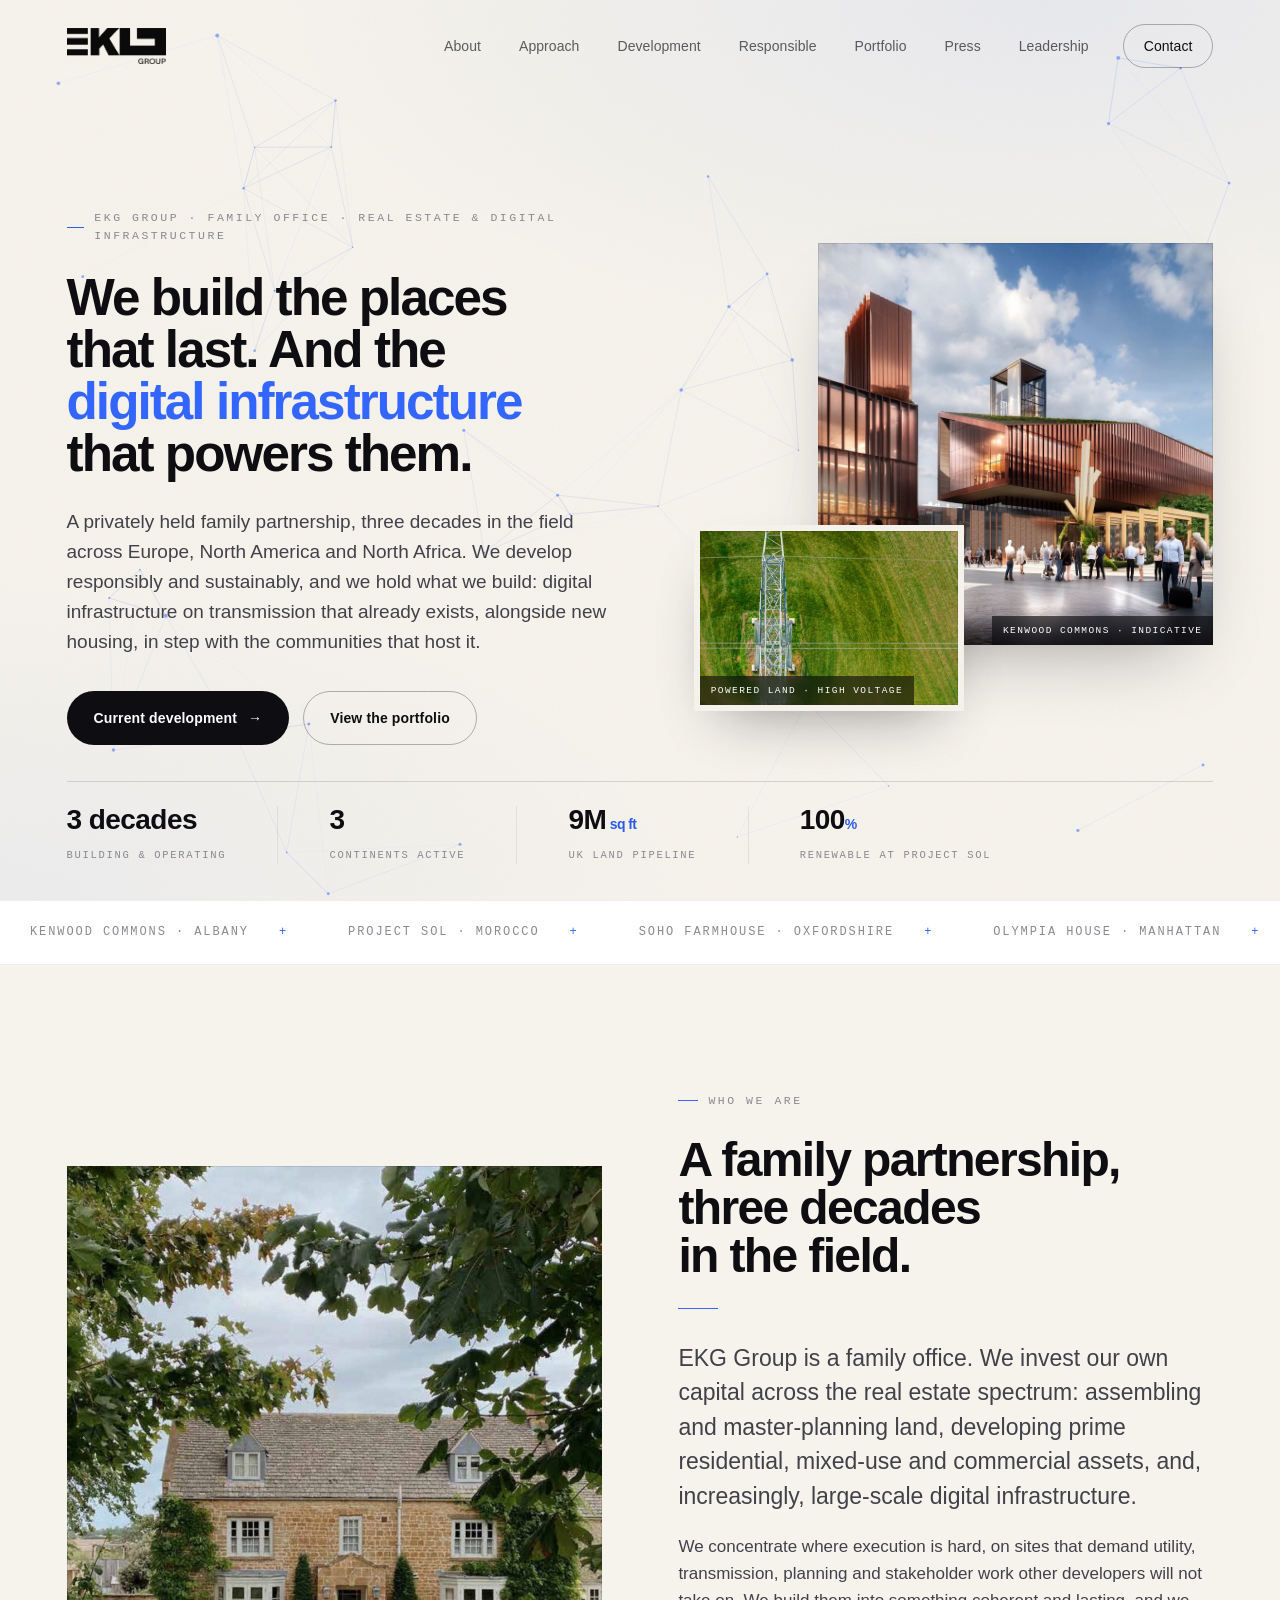
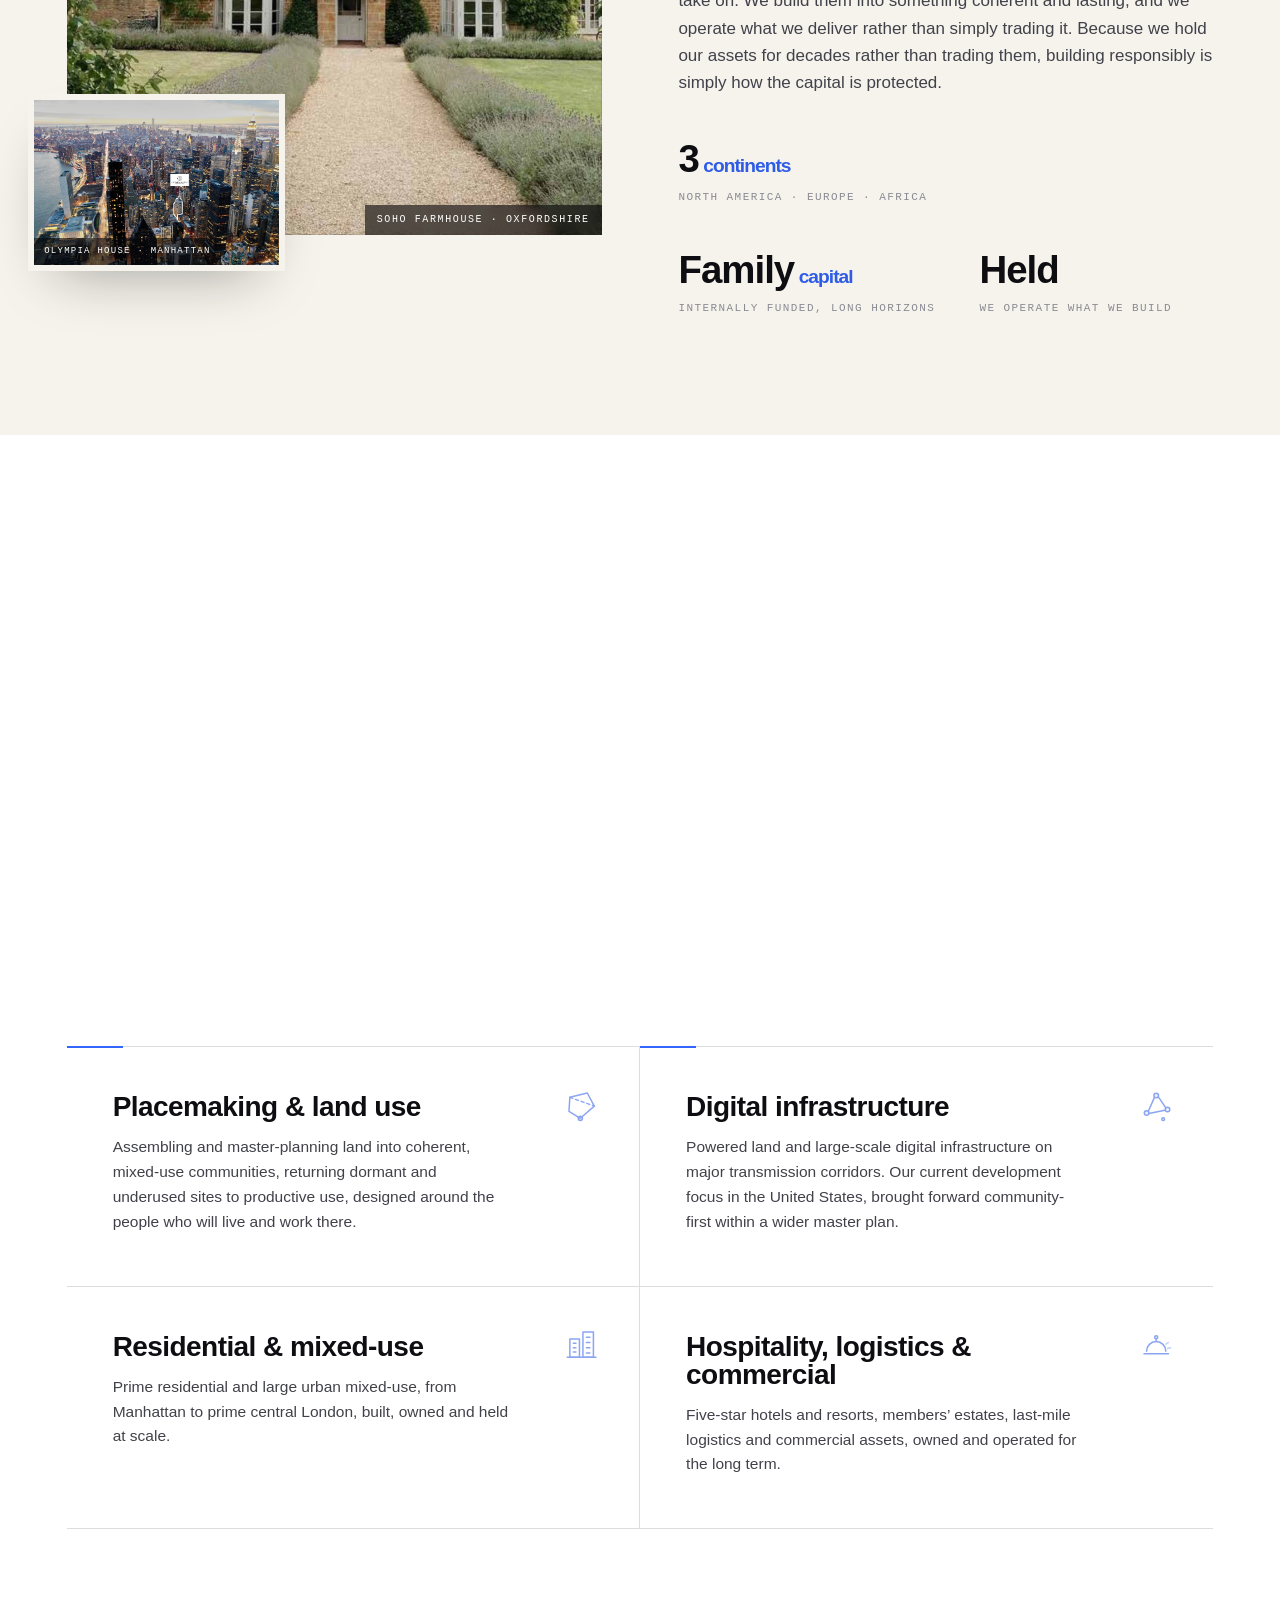
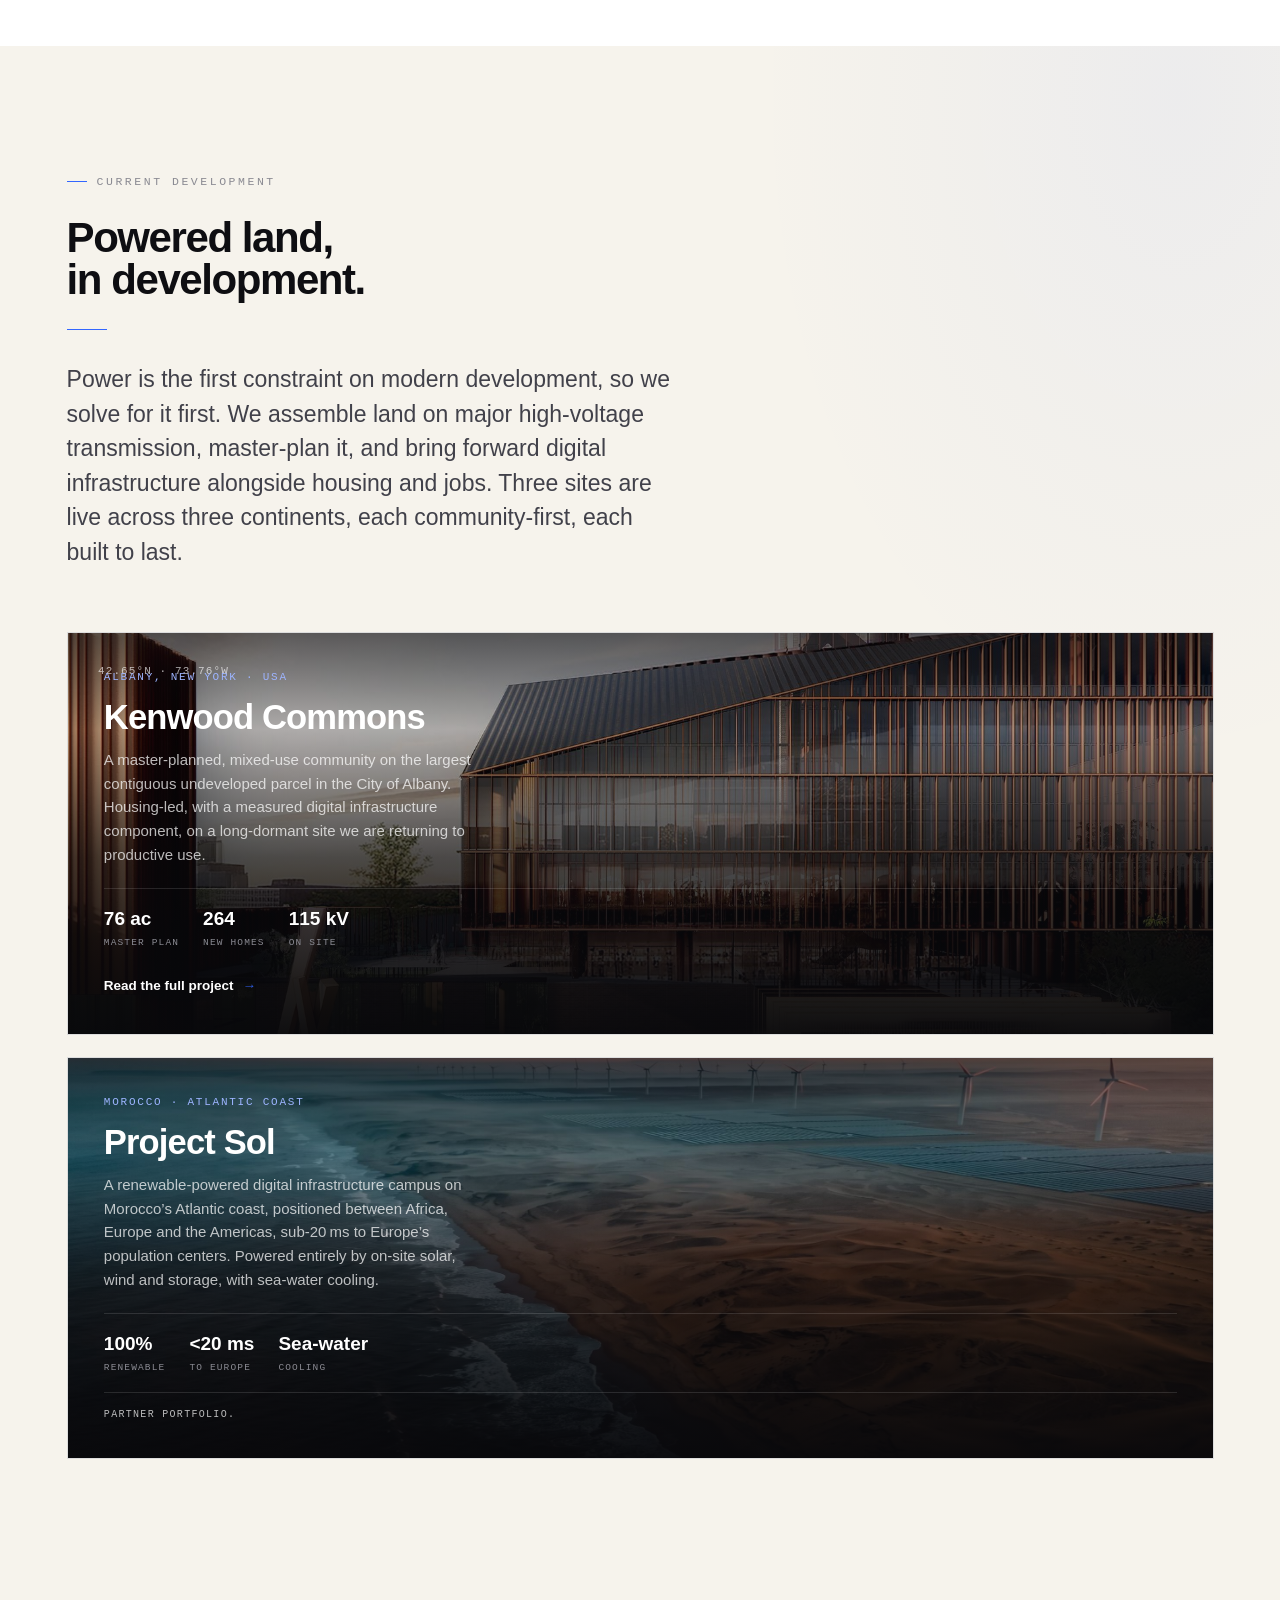
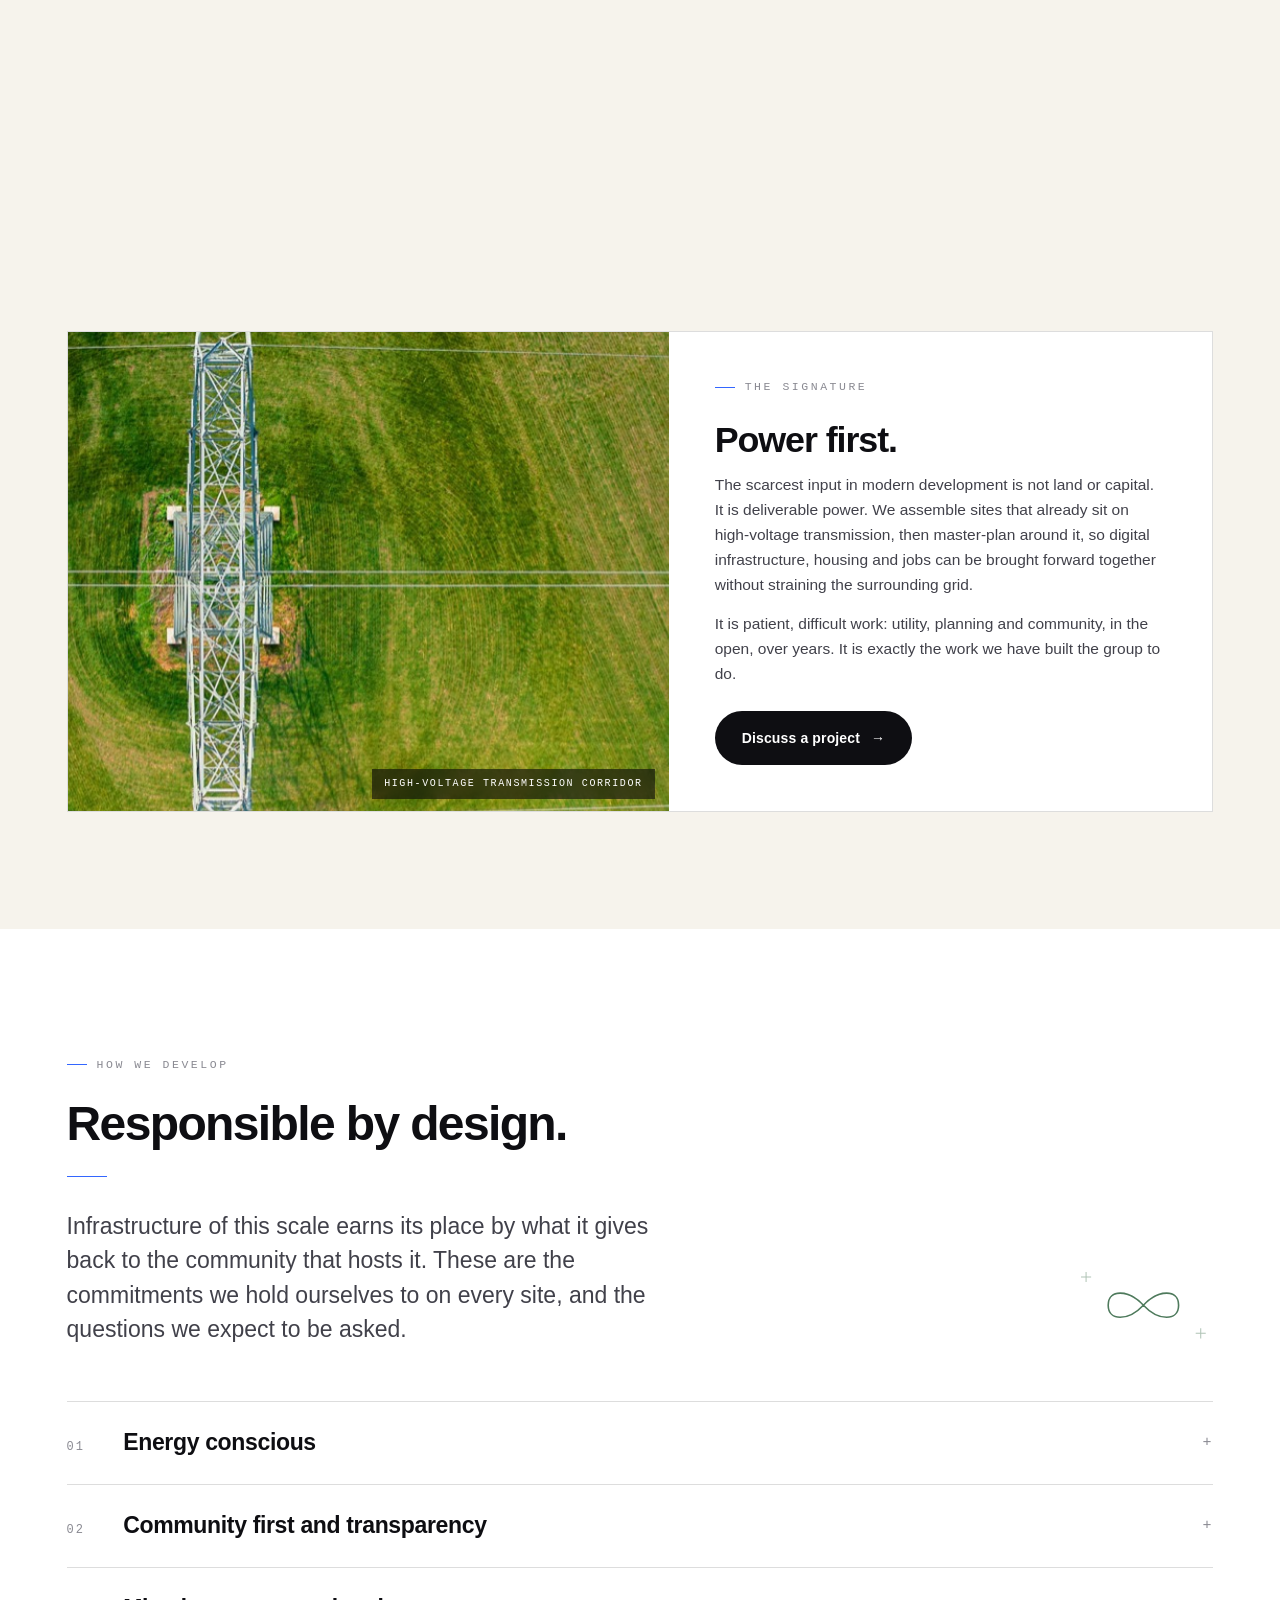
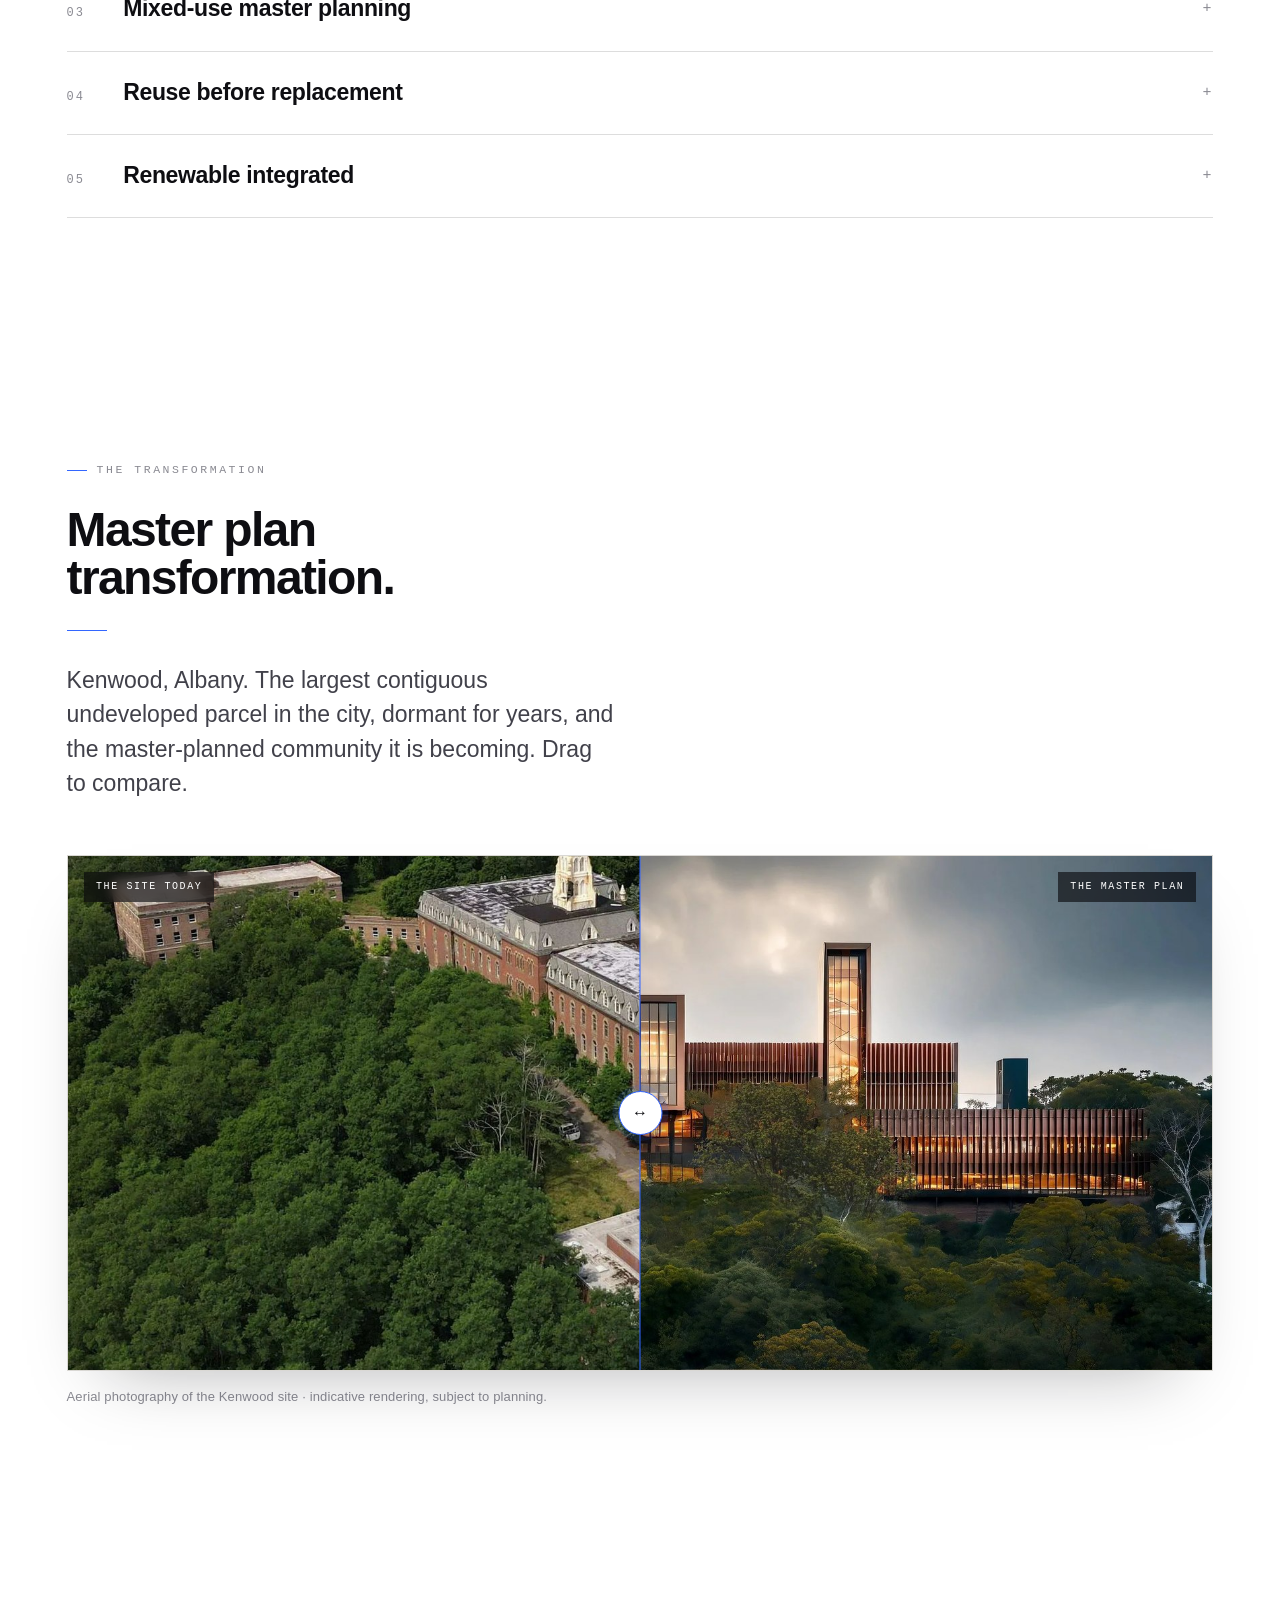
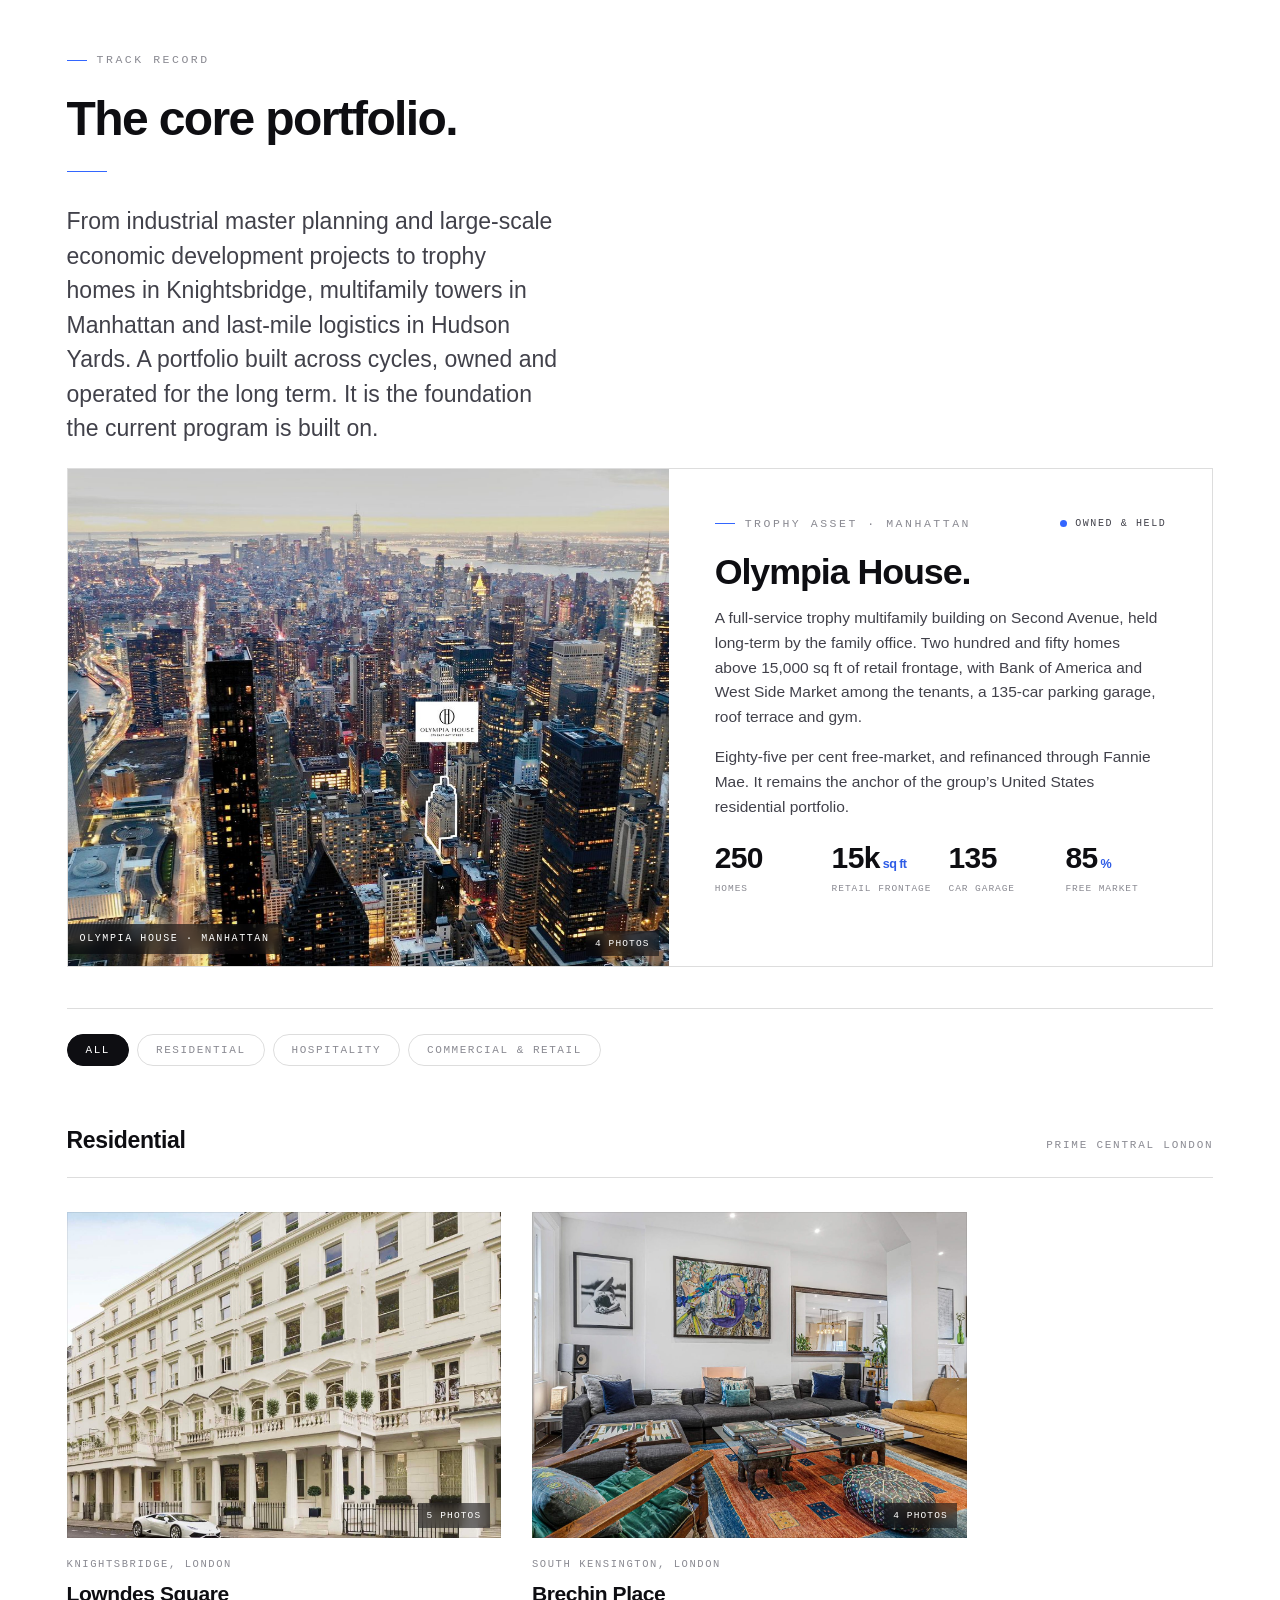
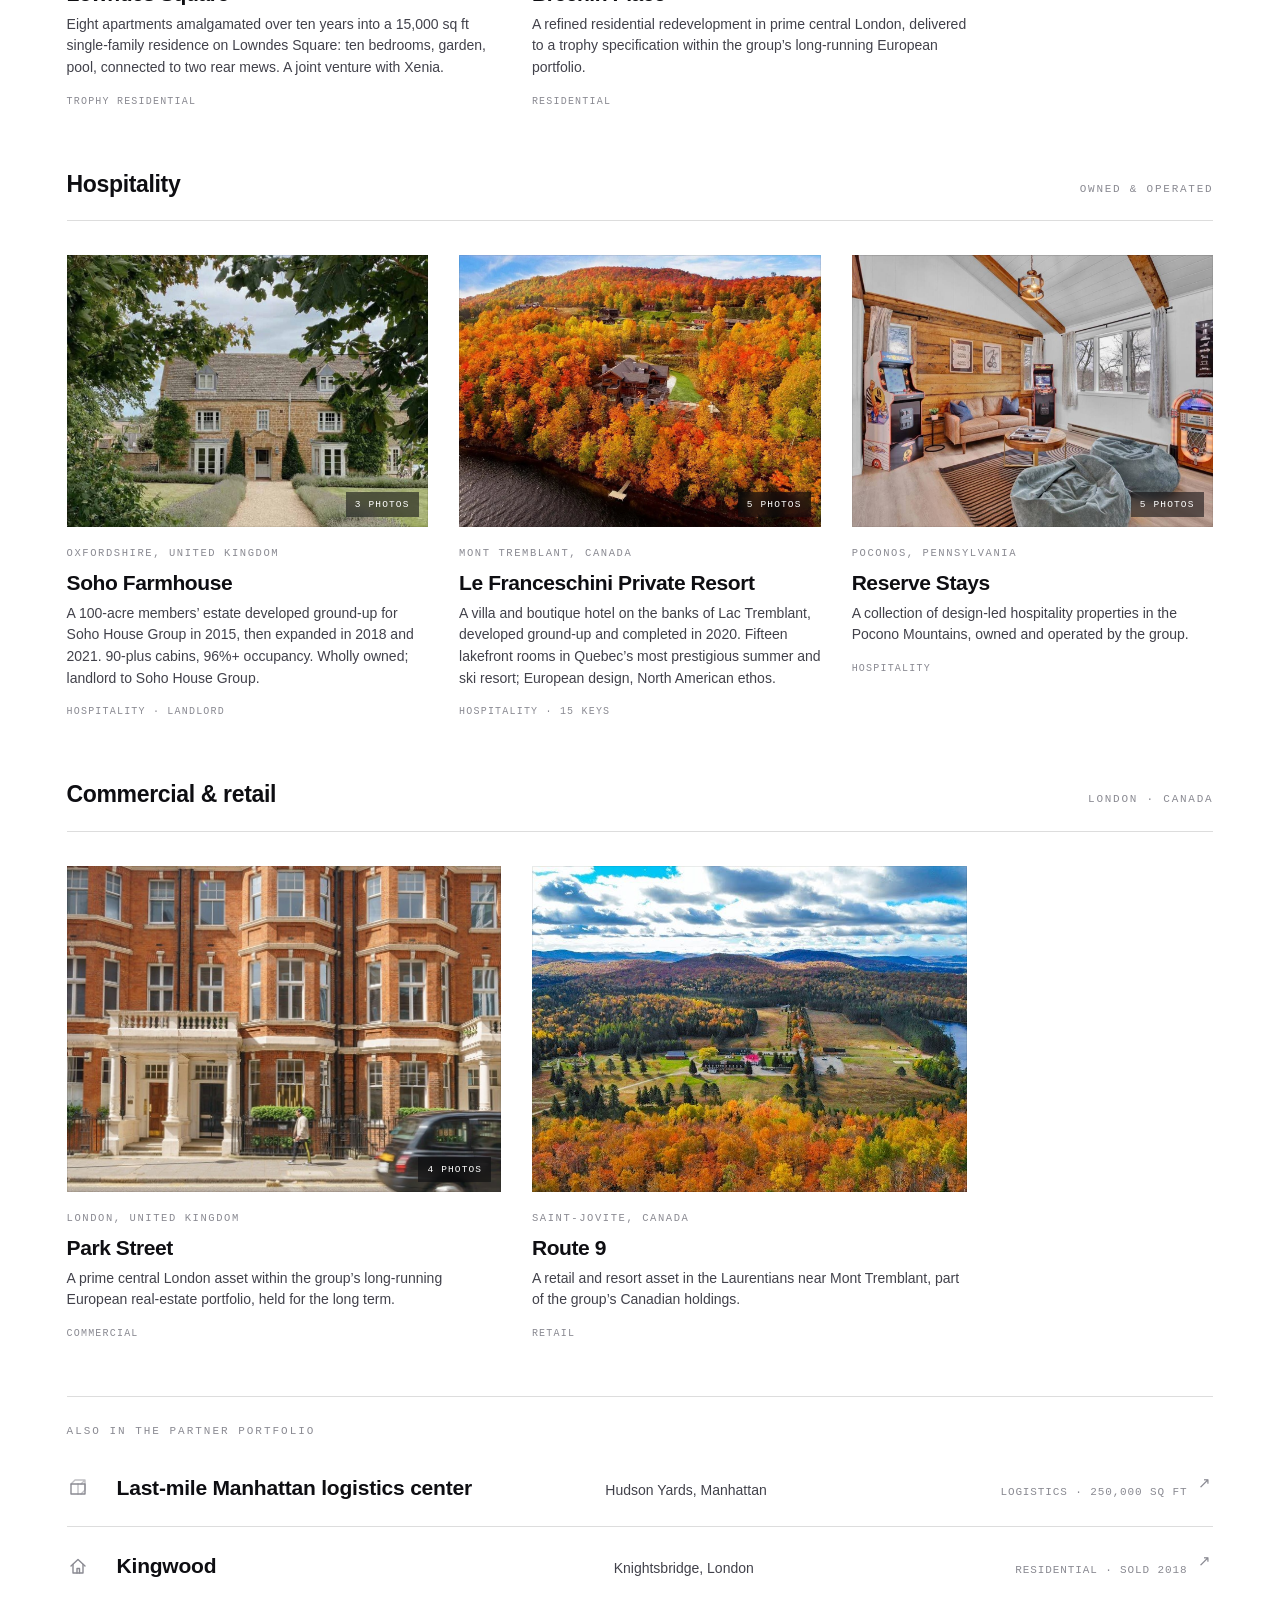
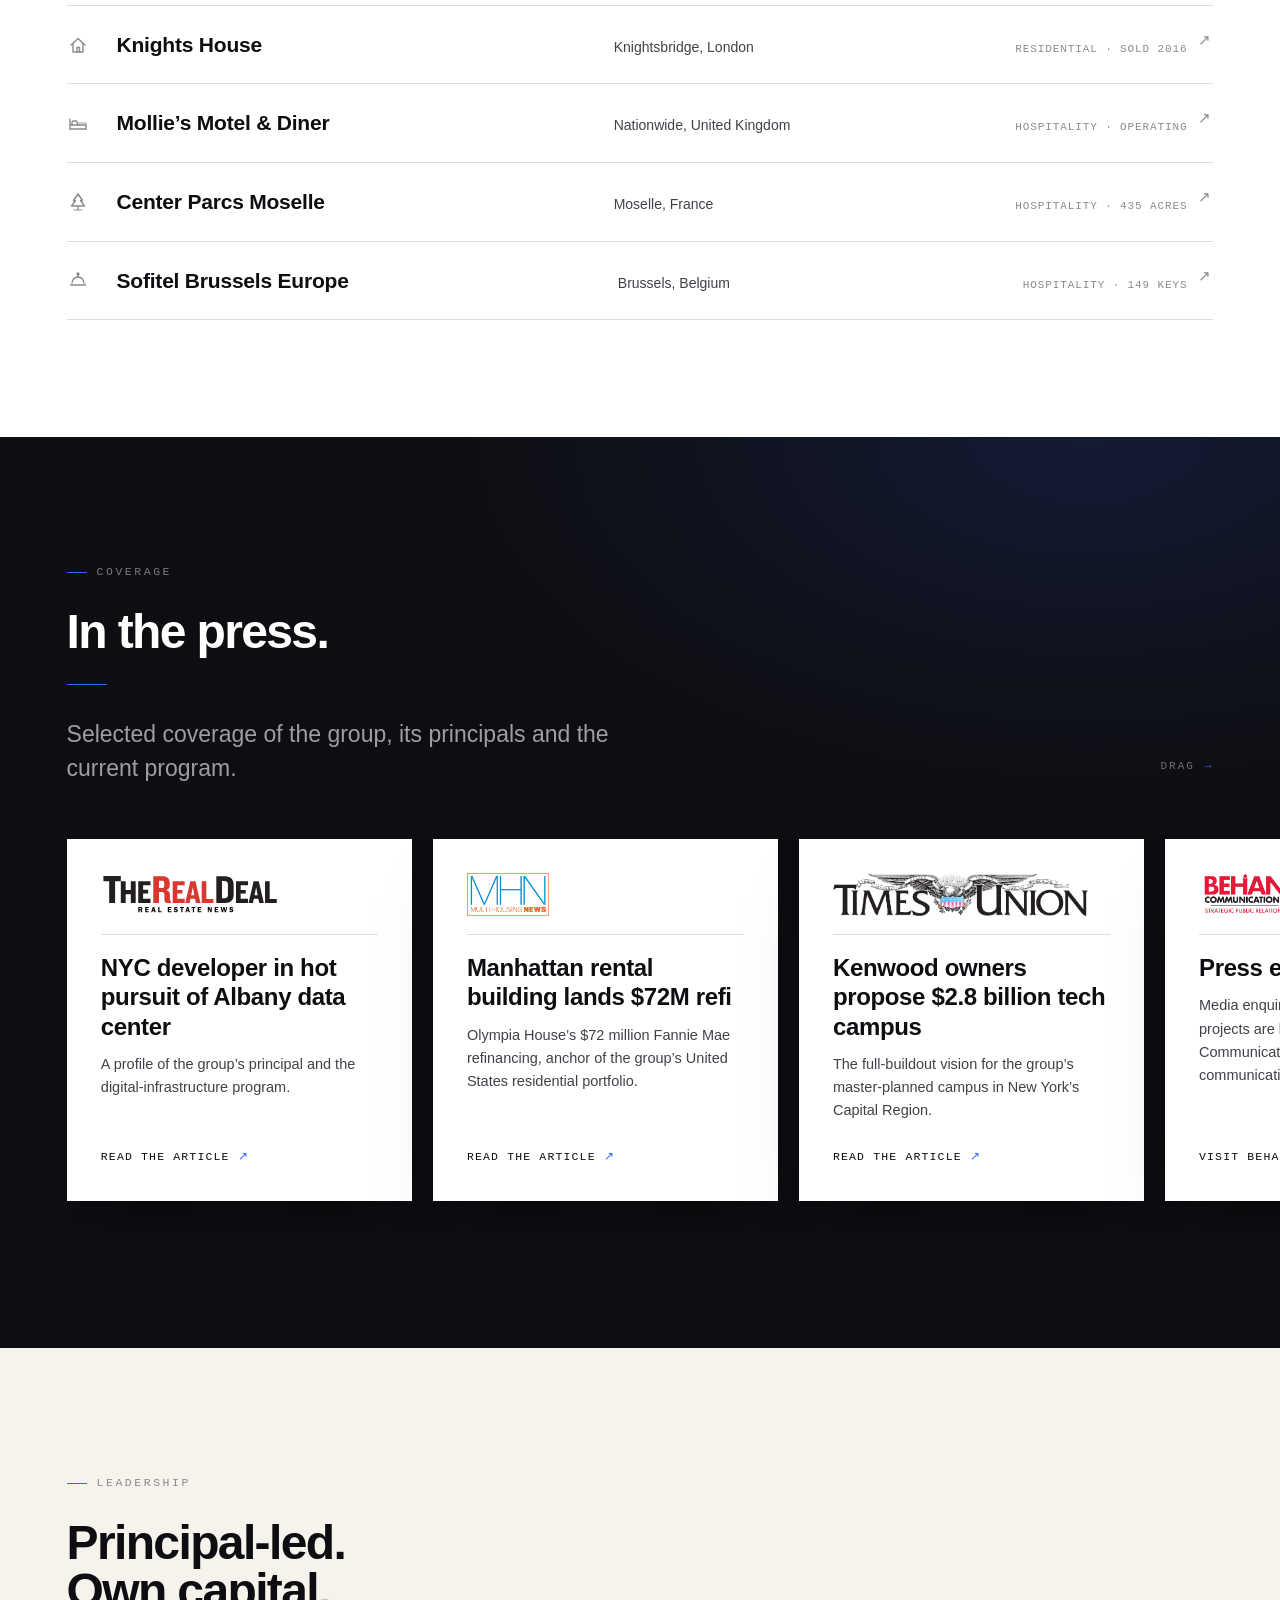
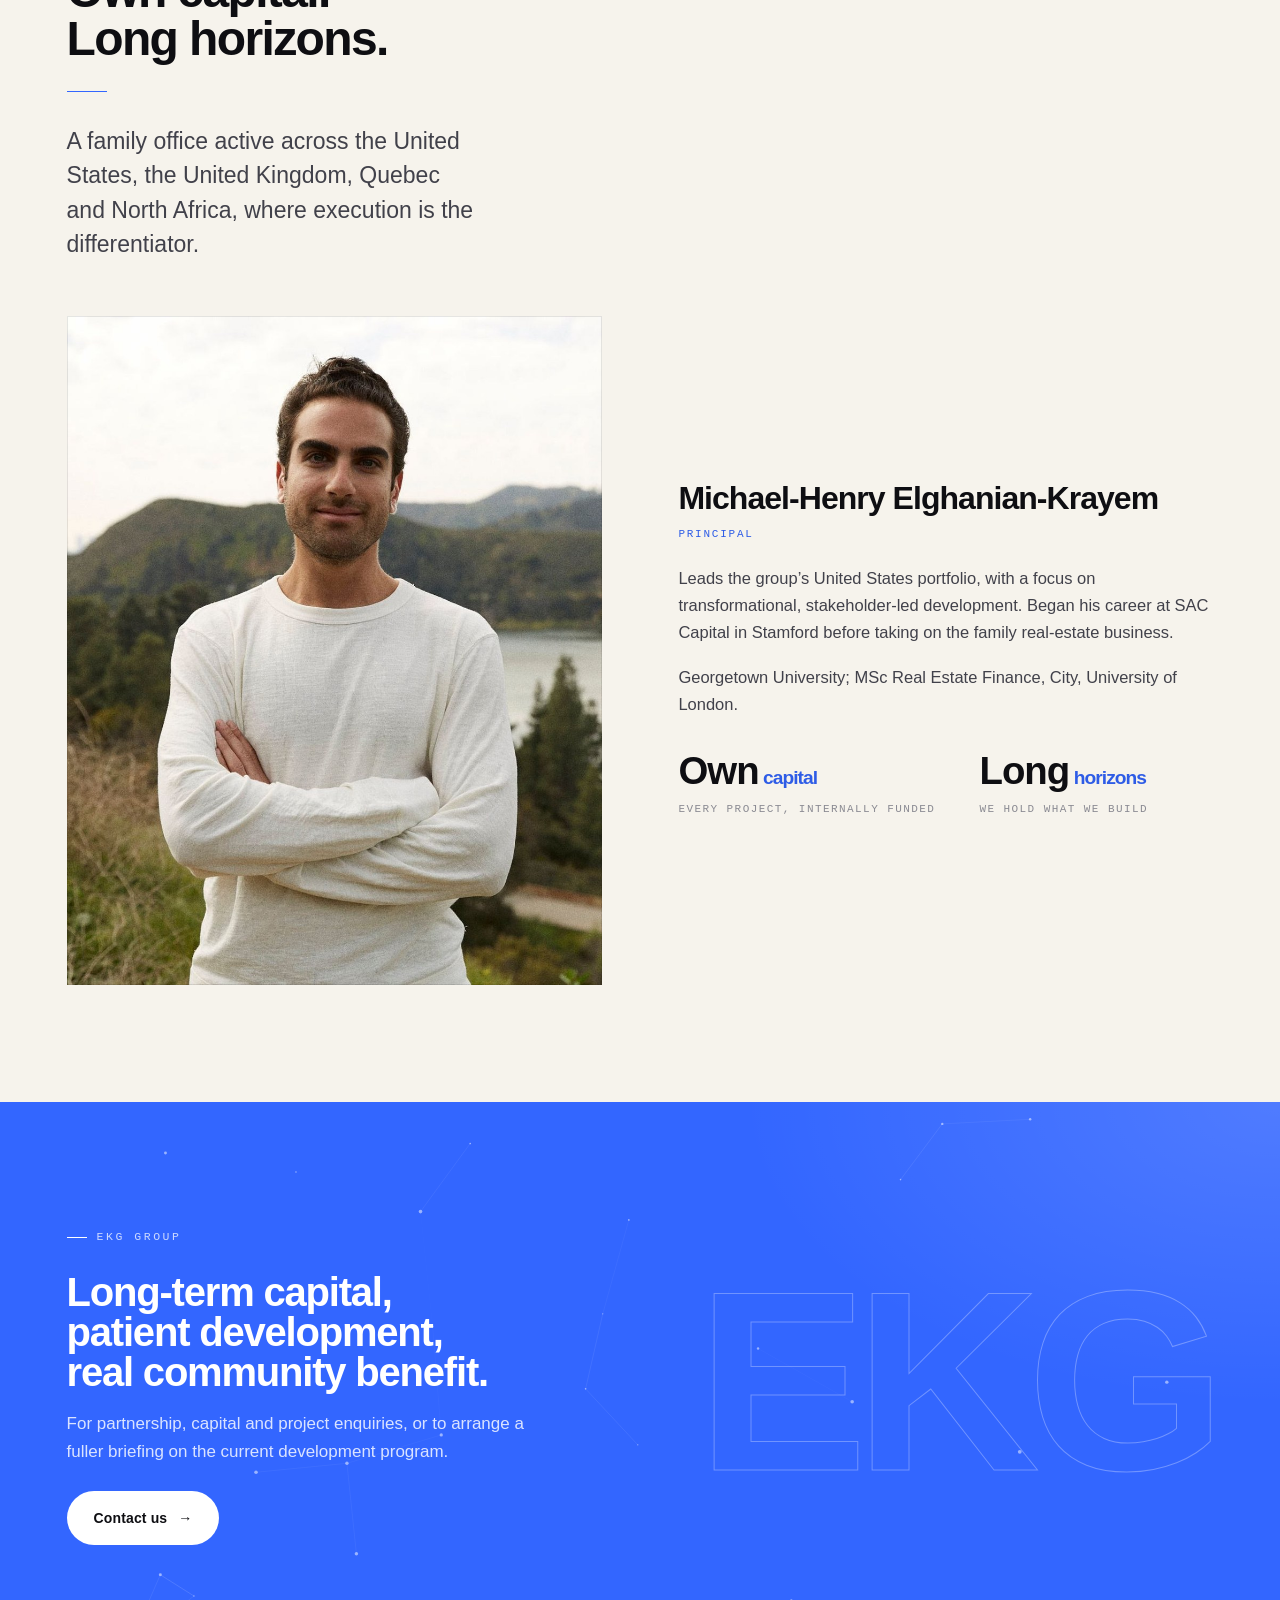
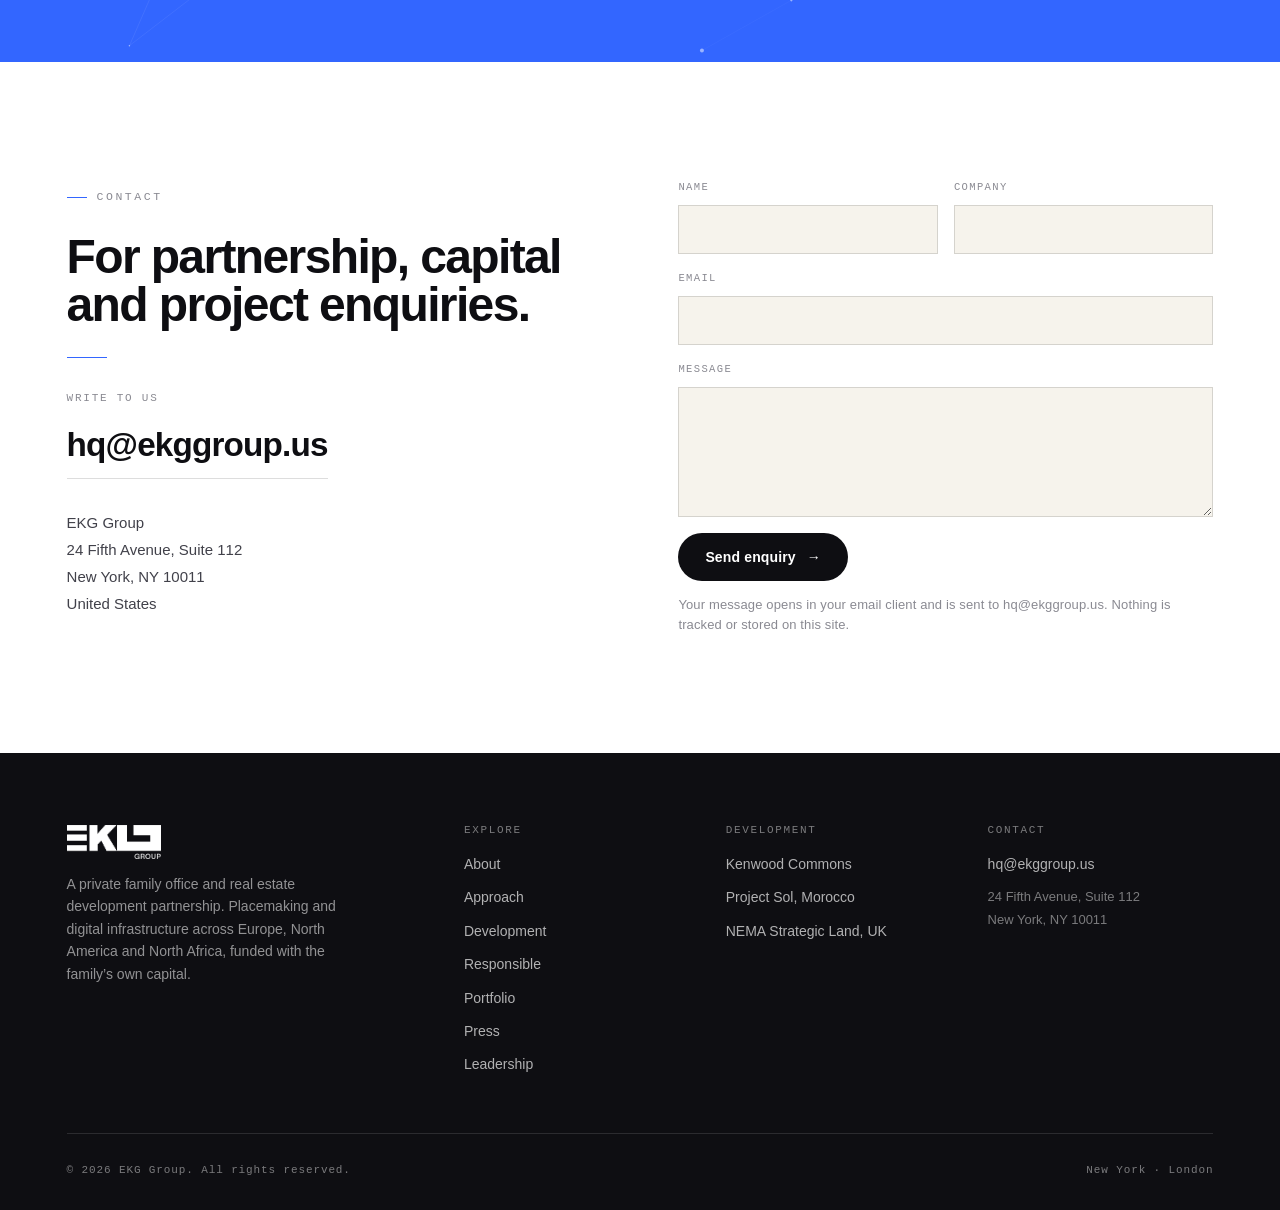
==== commit 30bb0acf: "Kenwood: new 2026 site plan (green space), heritage past tense, drop flex-industrial" ====
--- a/index.html
+++ b/index.html
@@ -11,7 +11,7 @@
 <meta property="og:type" content="website">
 <meta name="theme-color" content="#F6F3EC">
 <link rel="icon" type="image/png" href="assets/favicon.png">
-<link rel="stylesheet" href="styles.css?v=66">
+<link rel="stylesheet" href="styles.css?v=67">
 <noscript><style>.reveal{opacity:1!important;transform:none!important}.hero .eyebrow,.hero h1,.hero .sub,.hero .actions,.hero .ticker,.hero .hmedia{opacity:1!important;transform:none!important}</style></noscript>
 </head>
 <body>
@@ -504,7 +504,7 @@
   </div>
 </footer>
 
-<script src="motion.js?v=66"></script>
+<script src="motion.js?v=67"></script>
 <script>
 const nav=document.getElementById('nav');
 const onNav=()=>nav.classList.toggle('scrolled',window.scrollY>40);
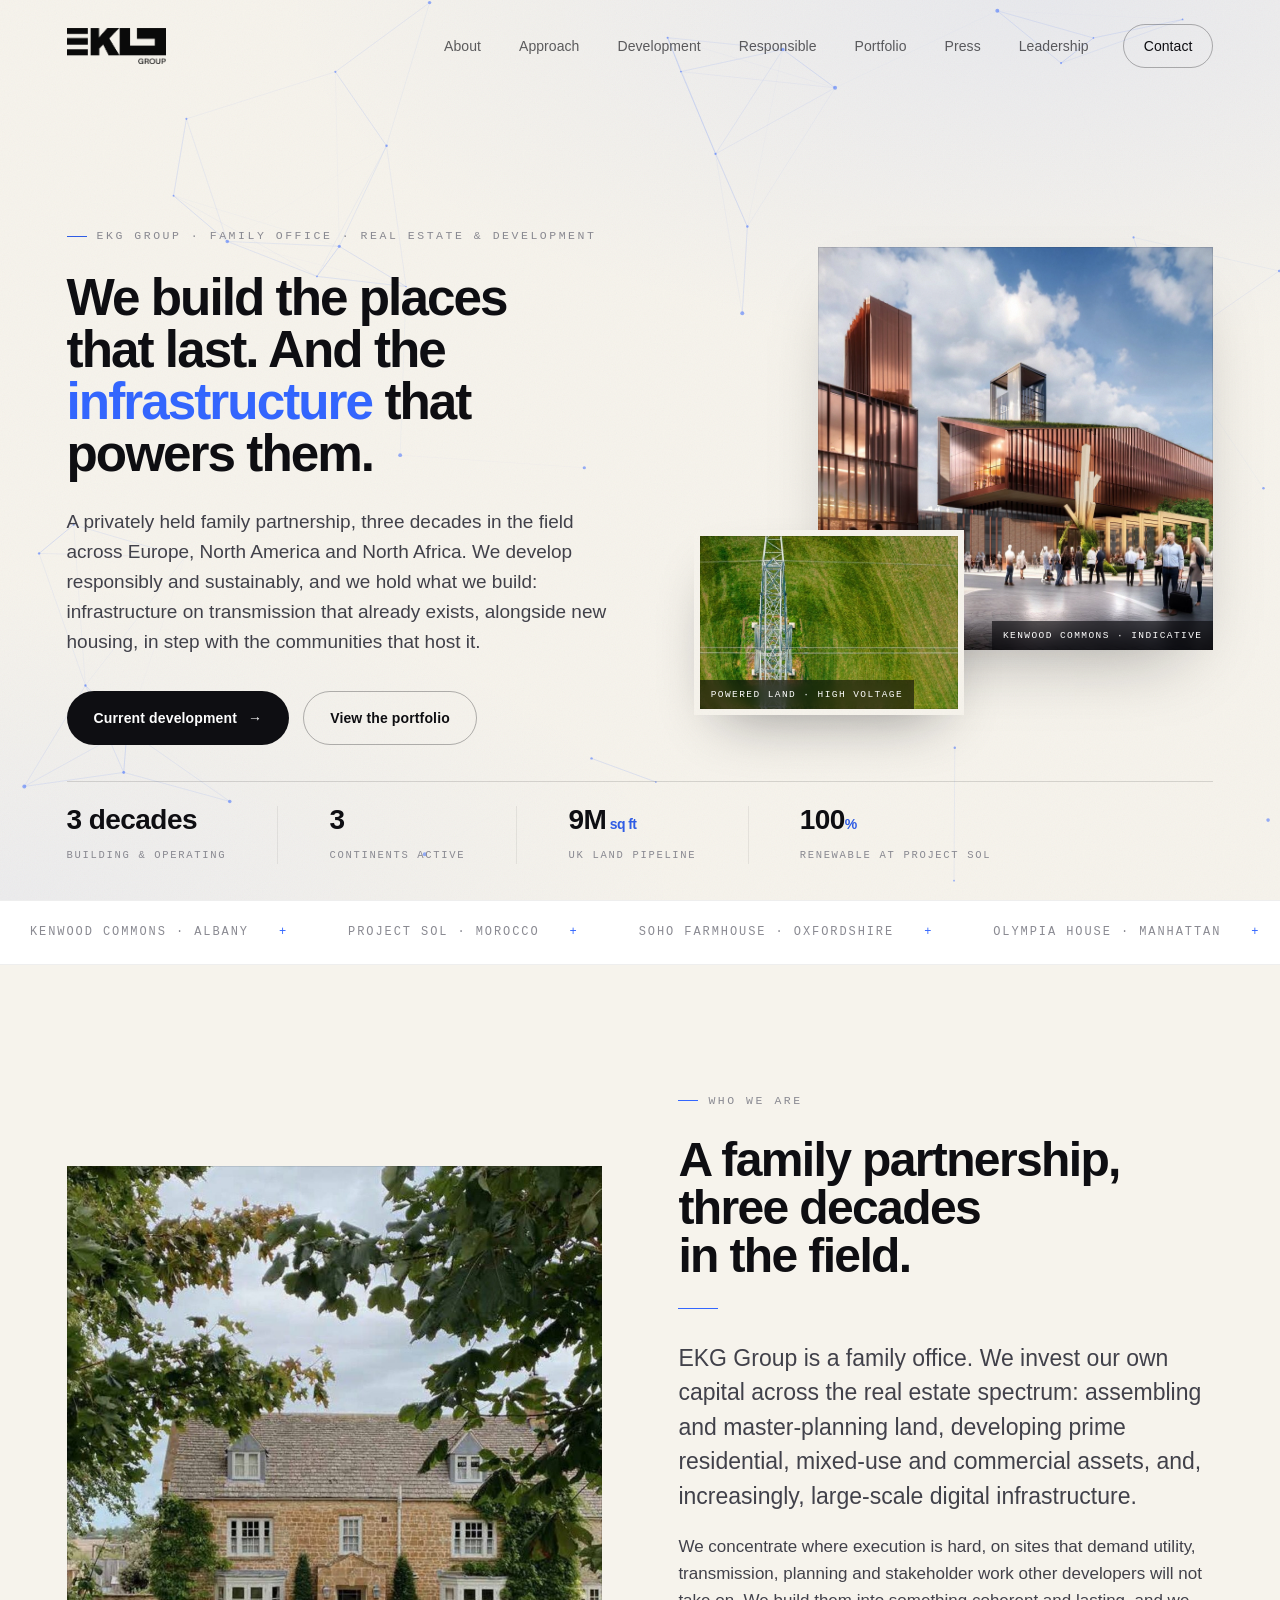
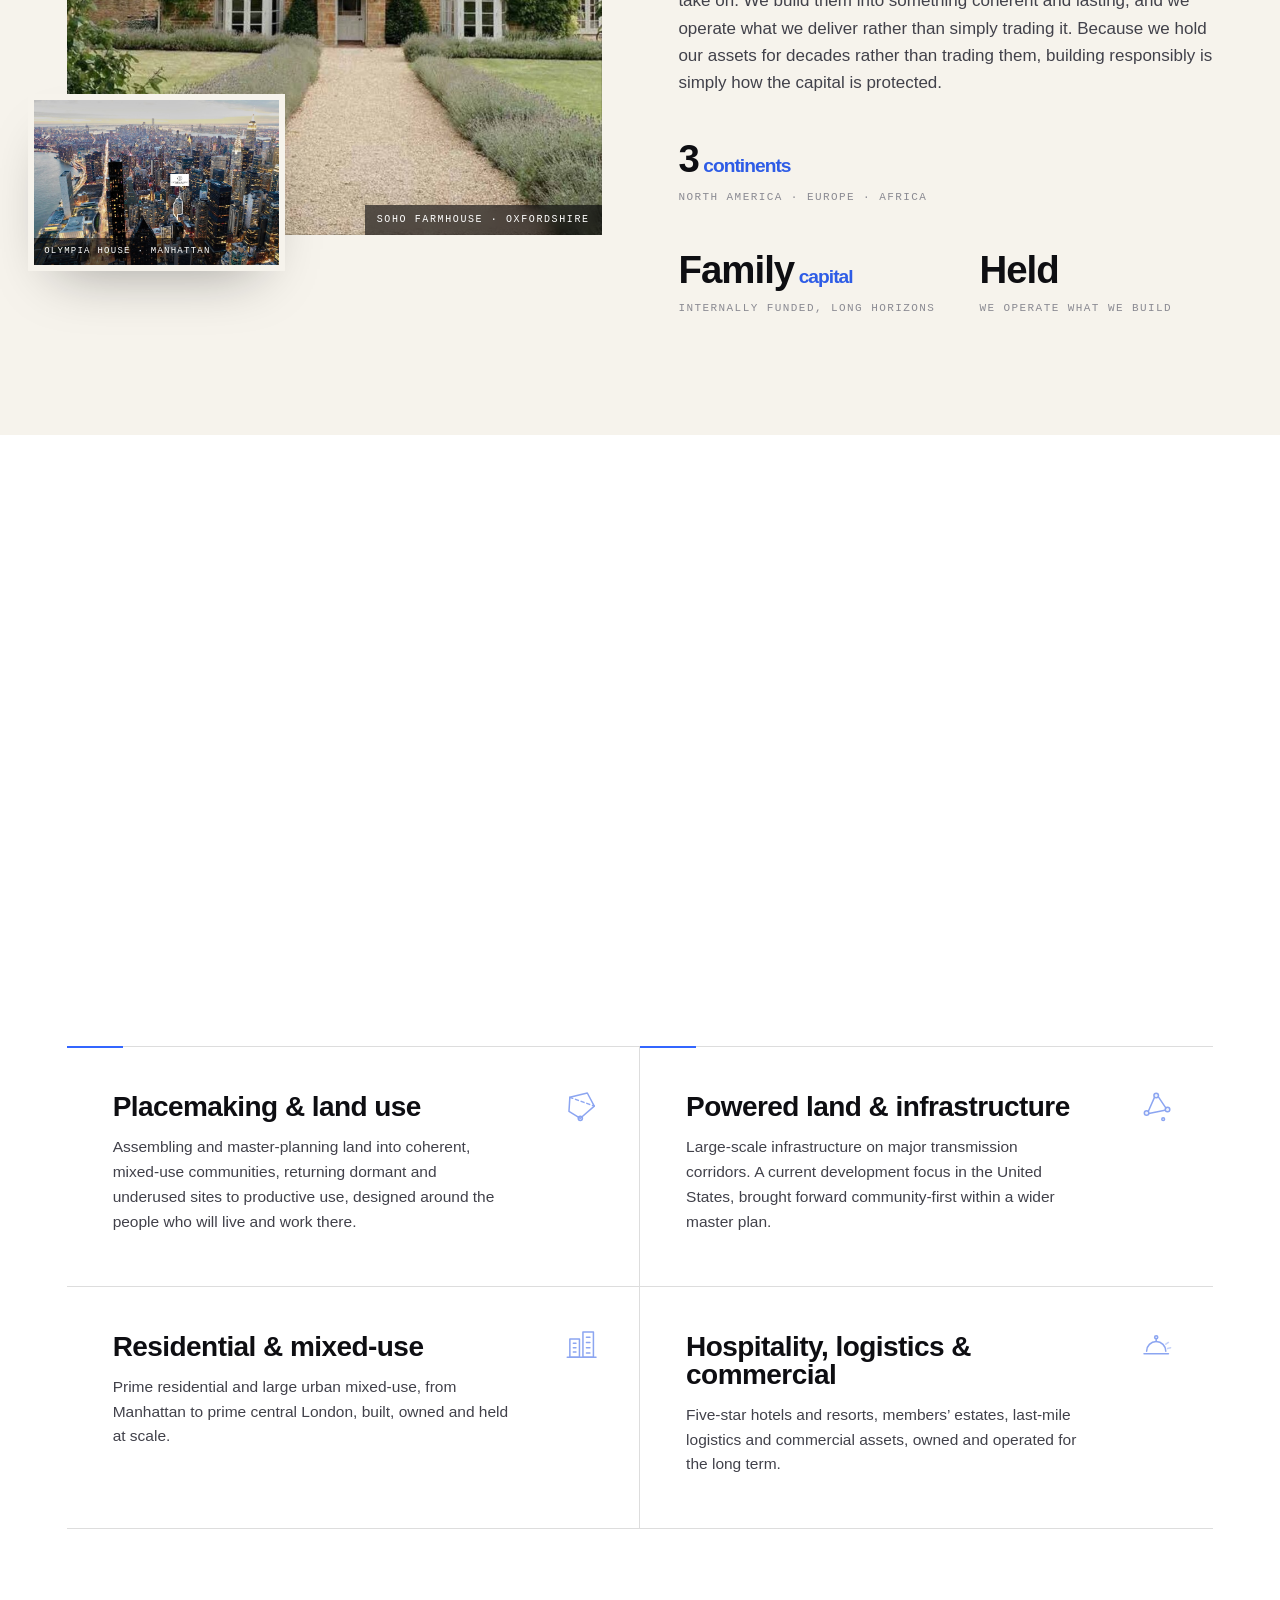
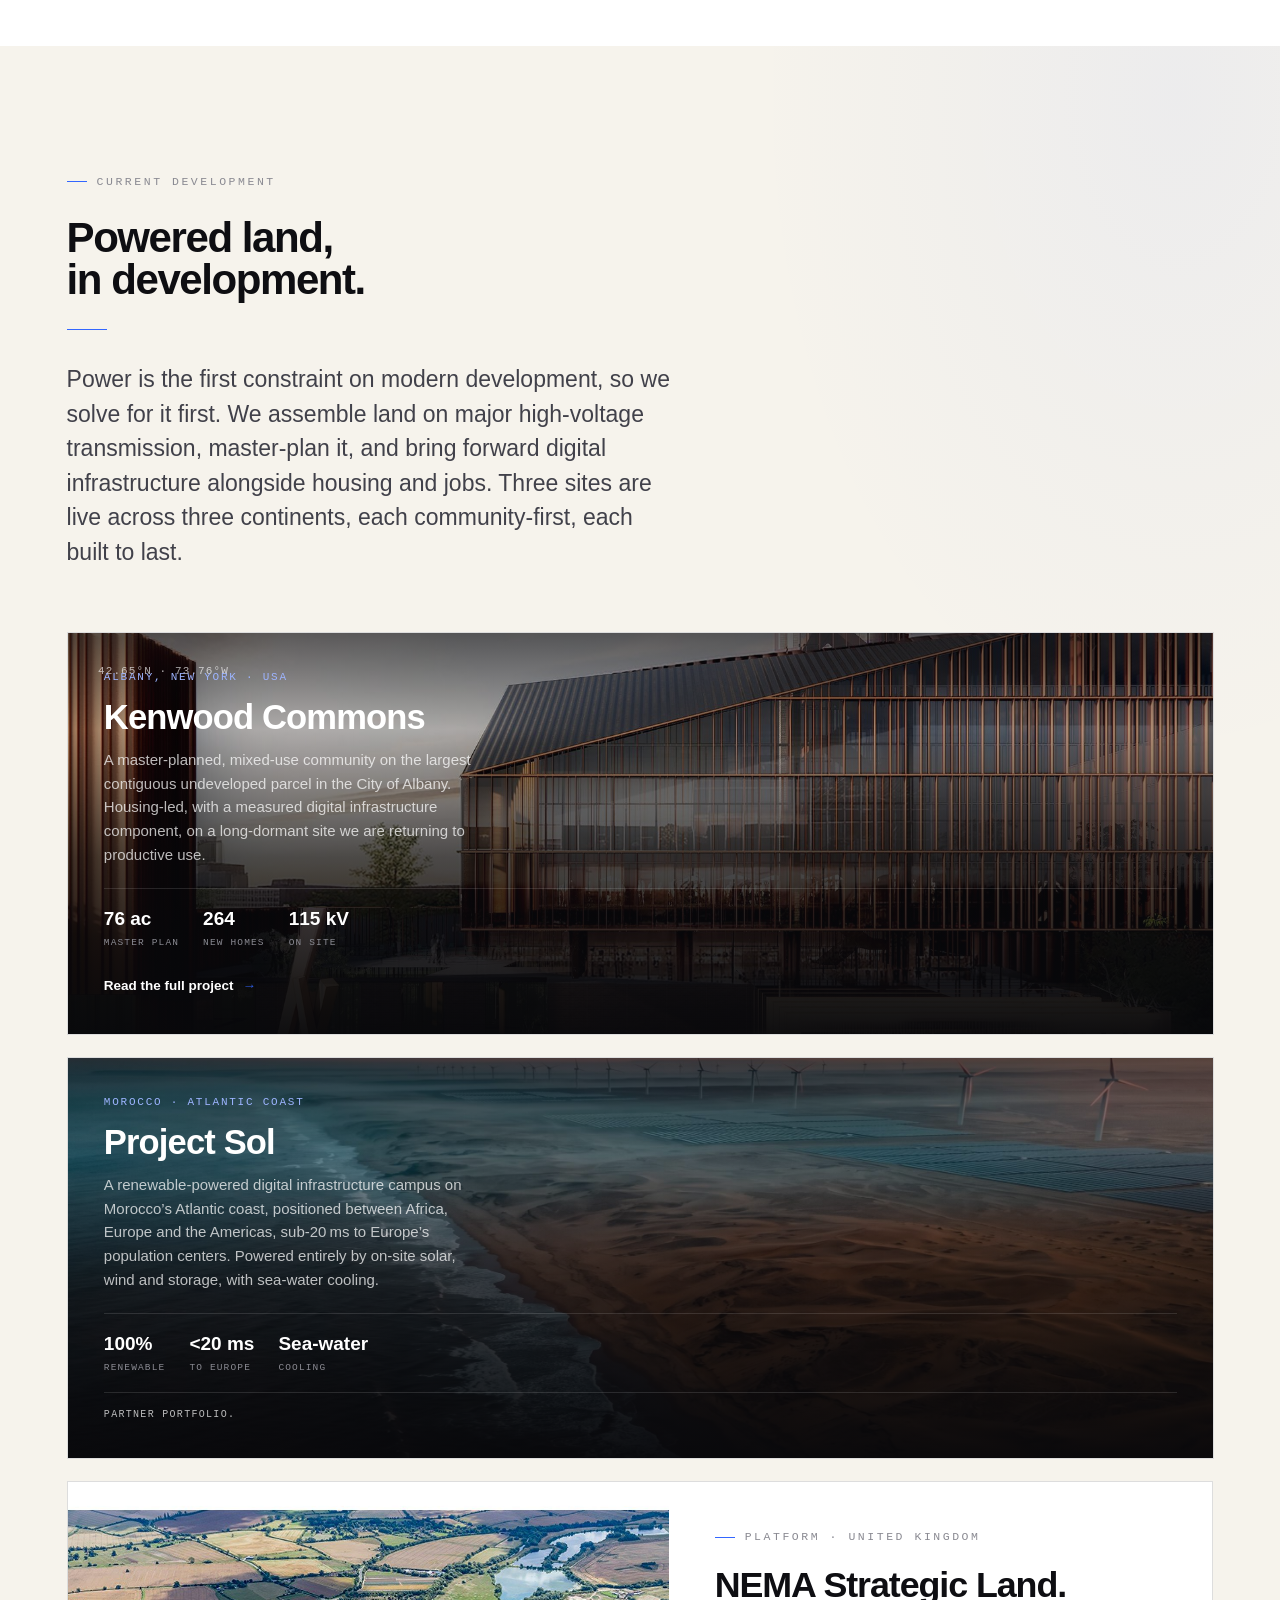
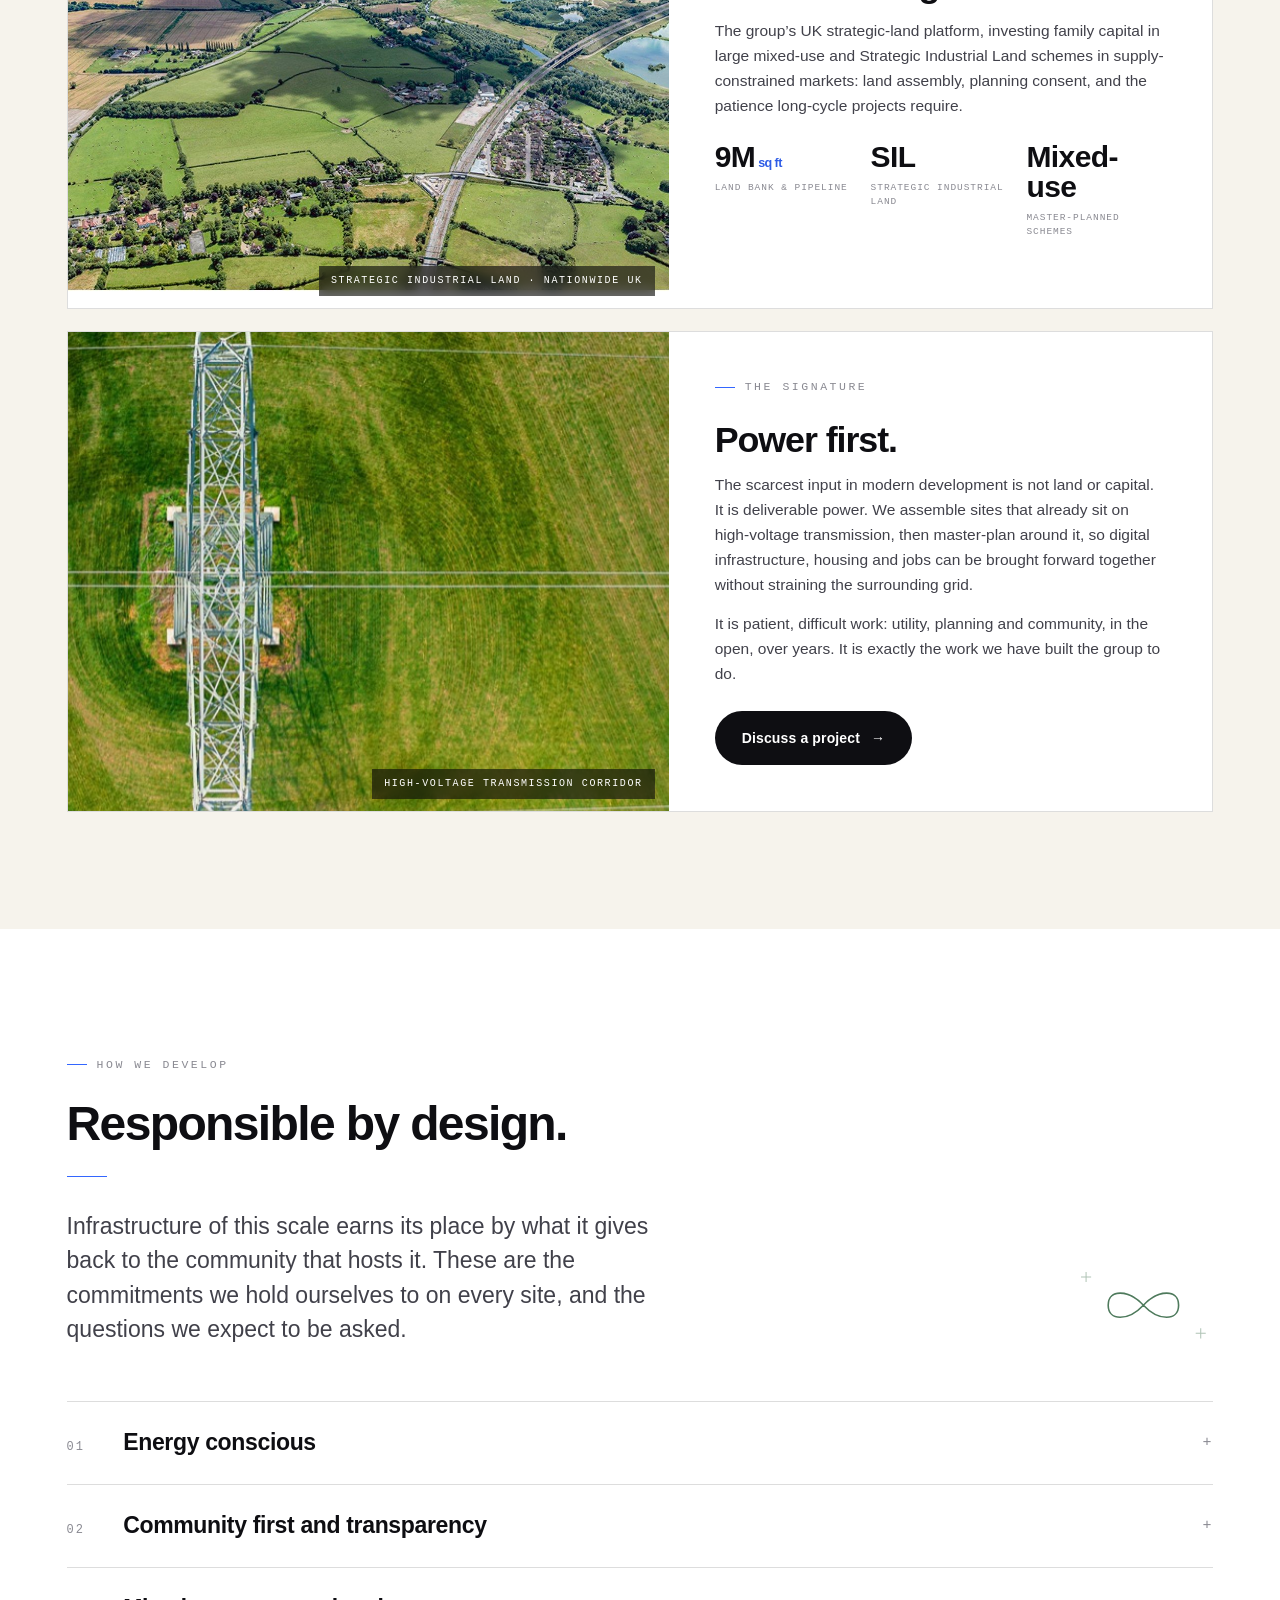
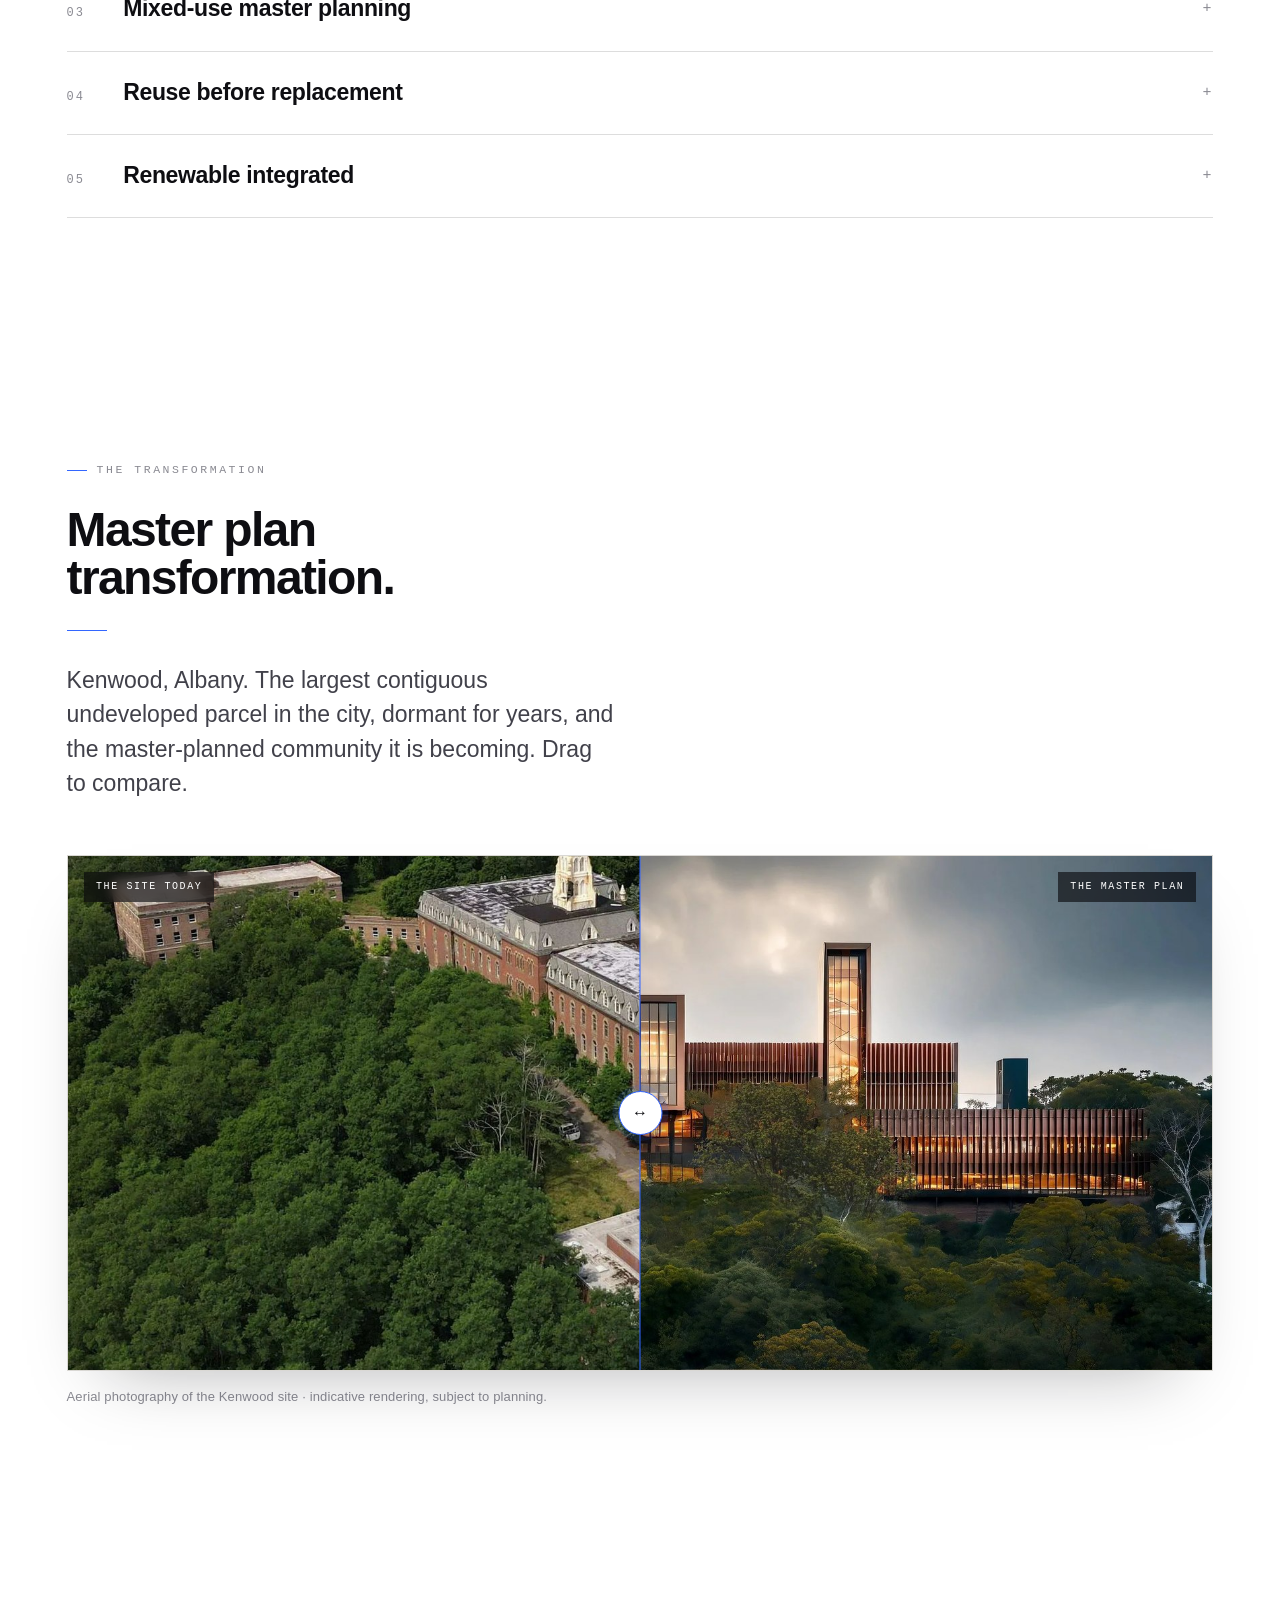
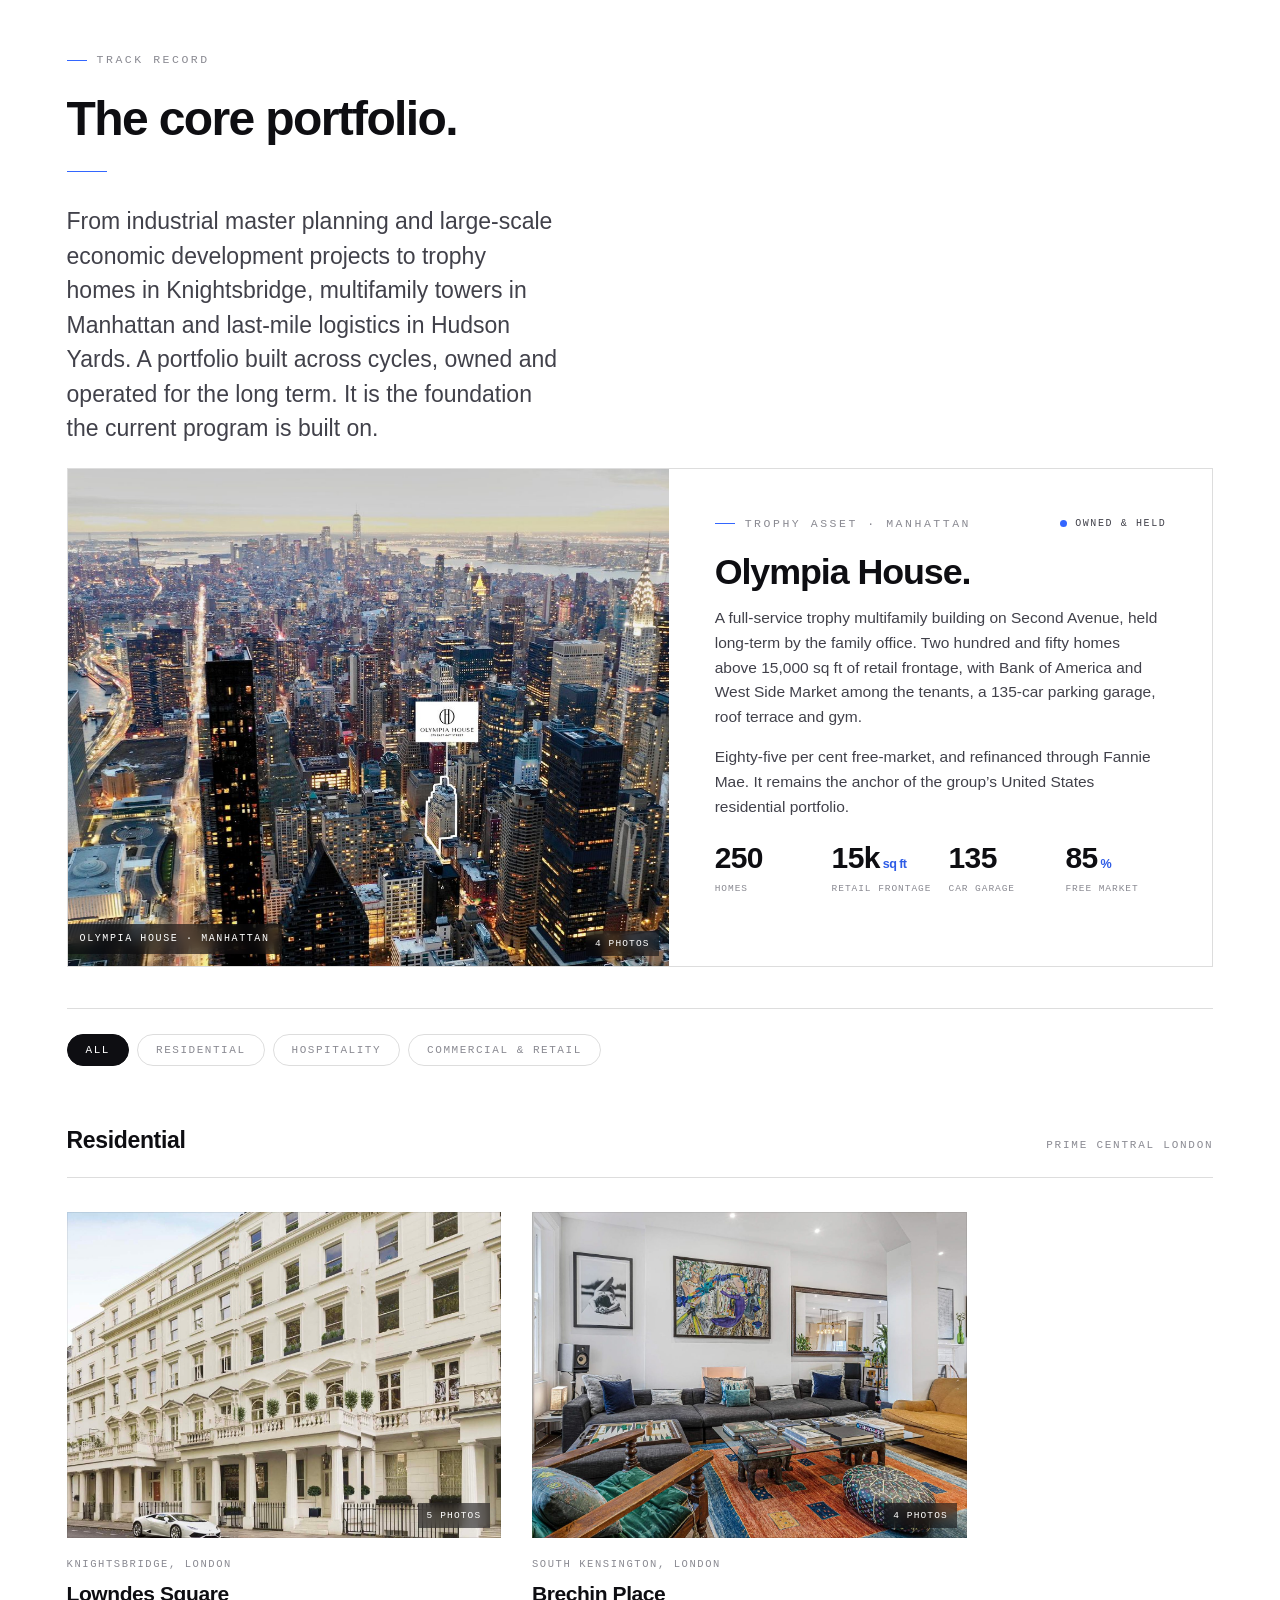
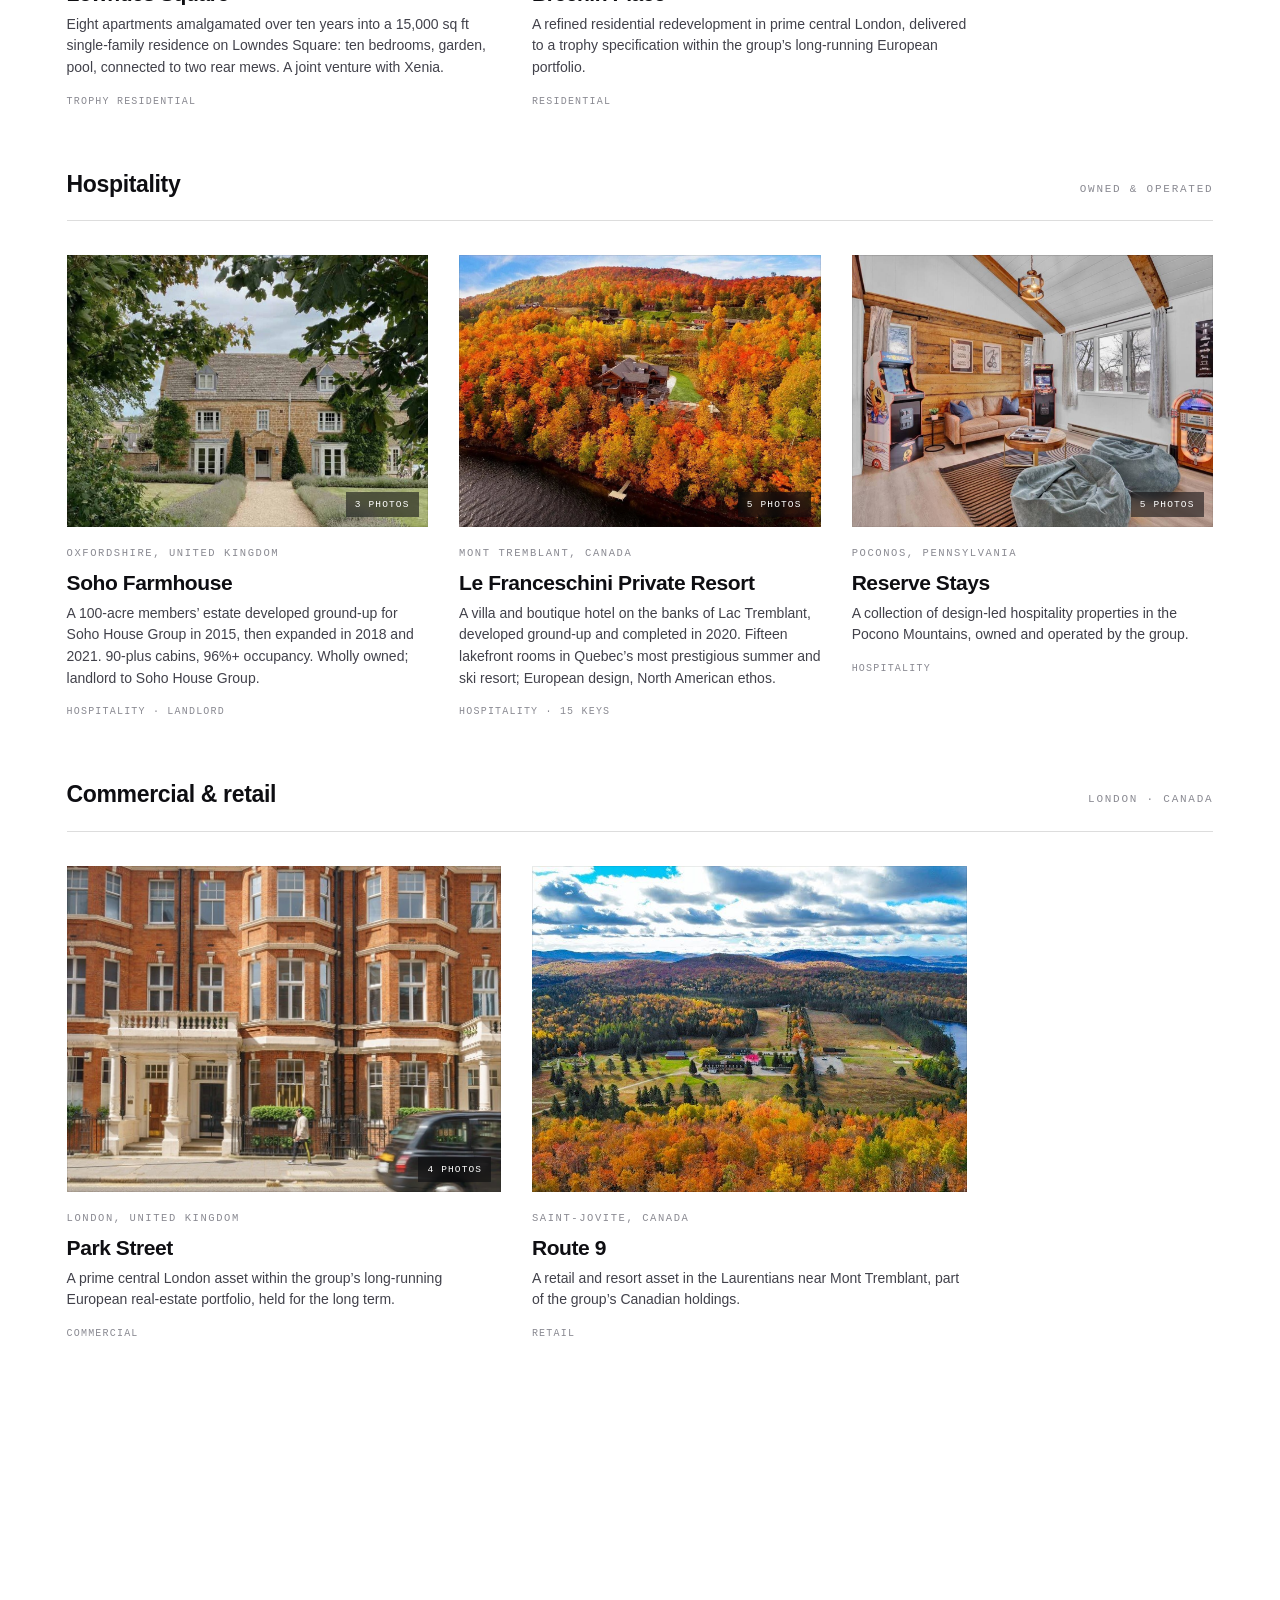
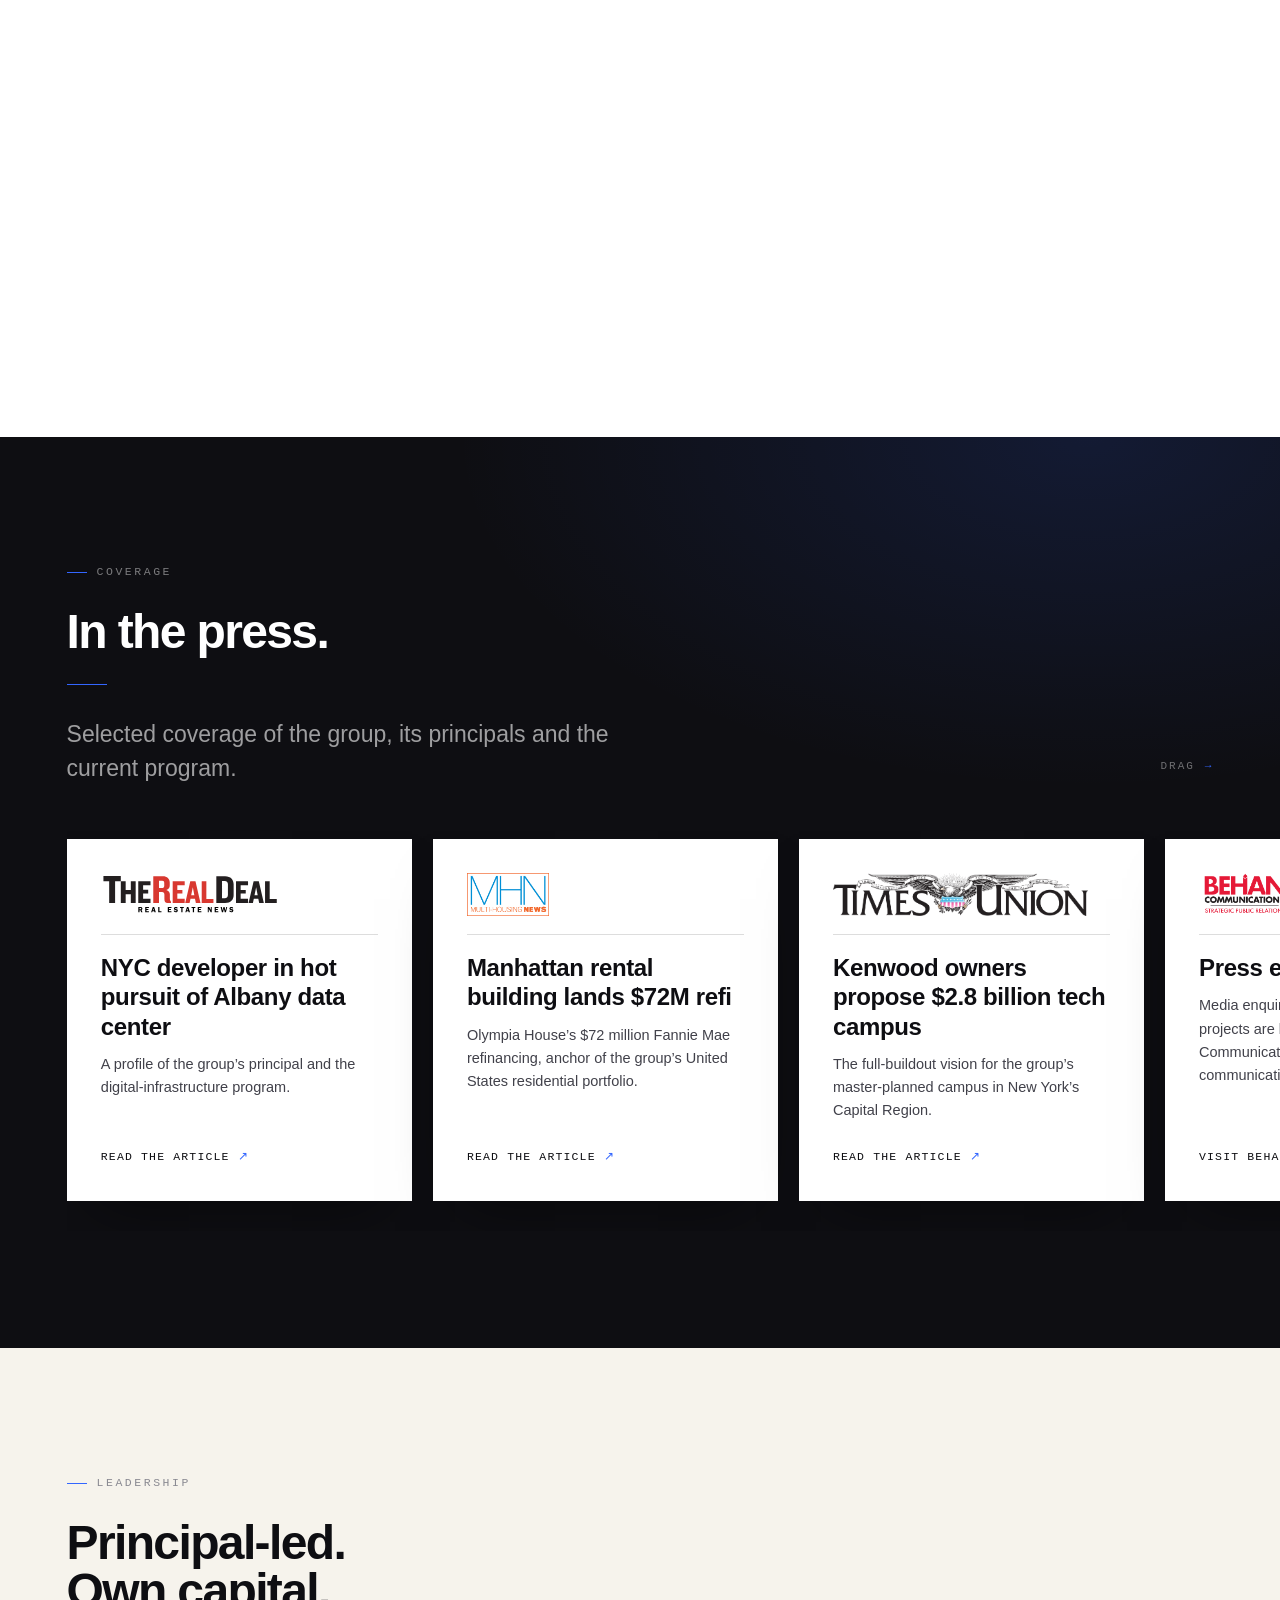
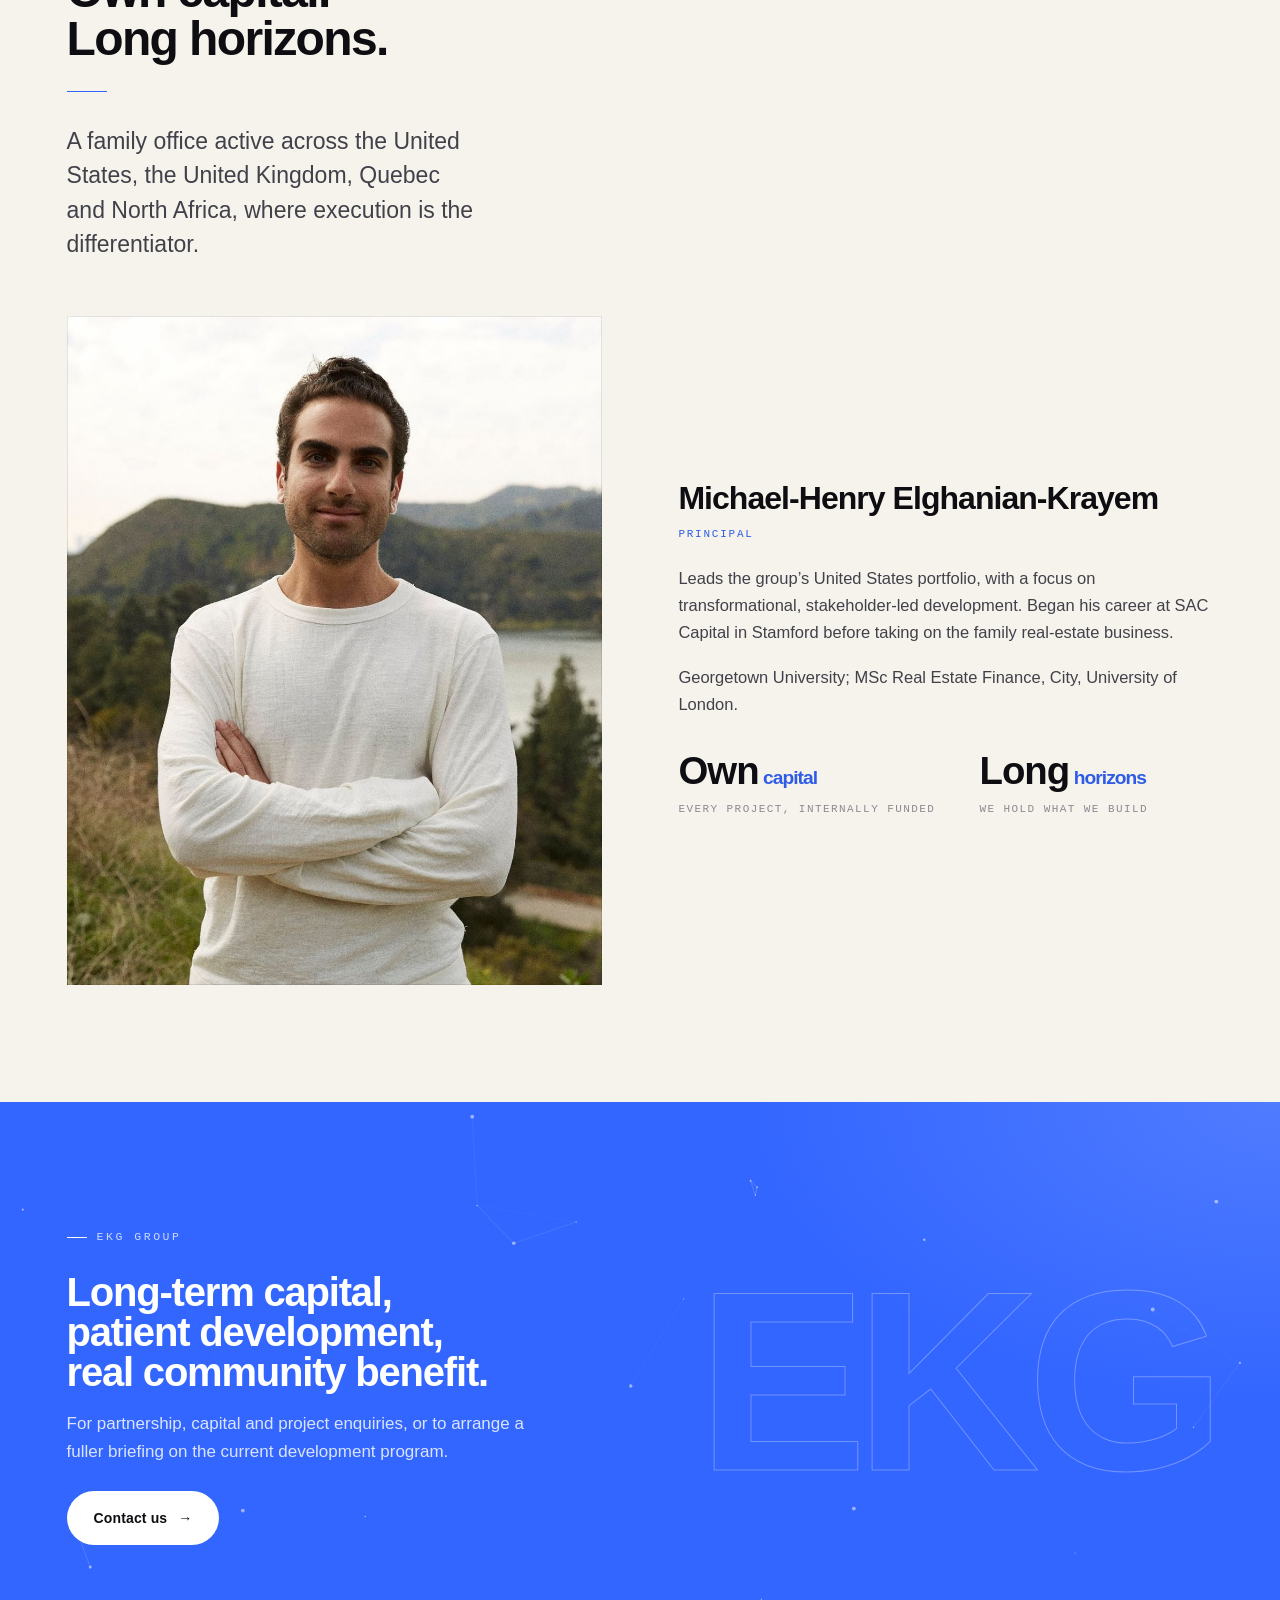
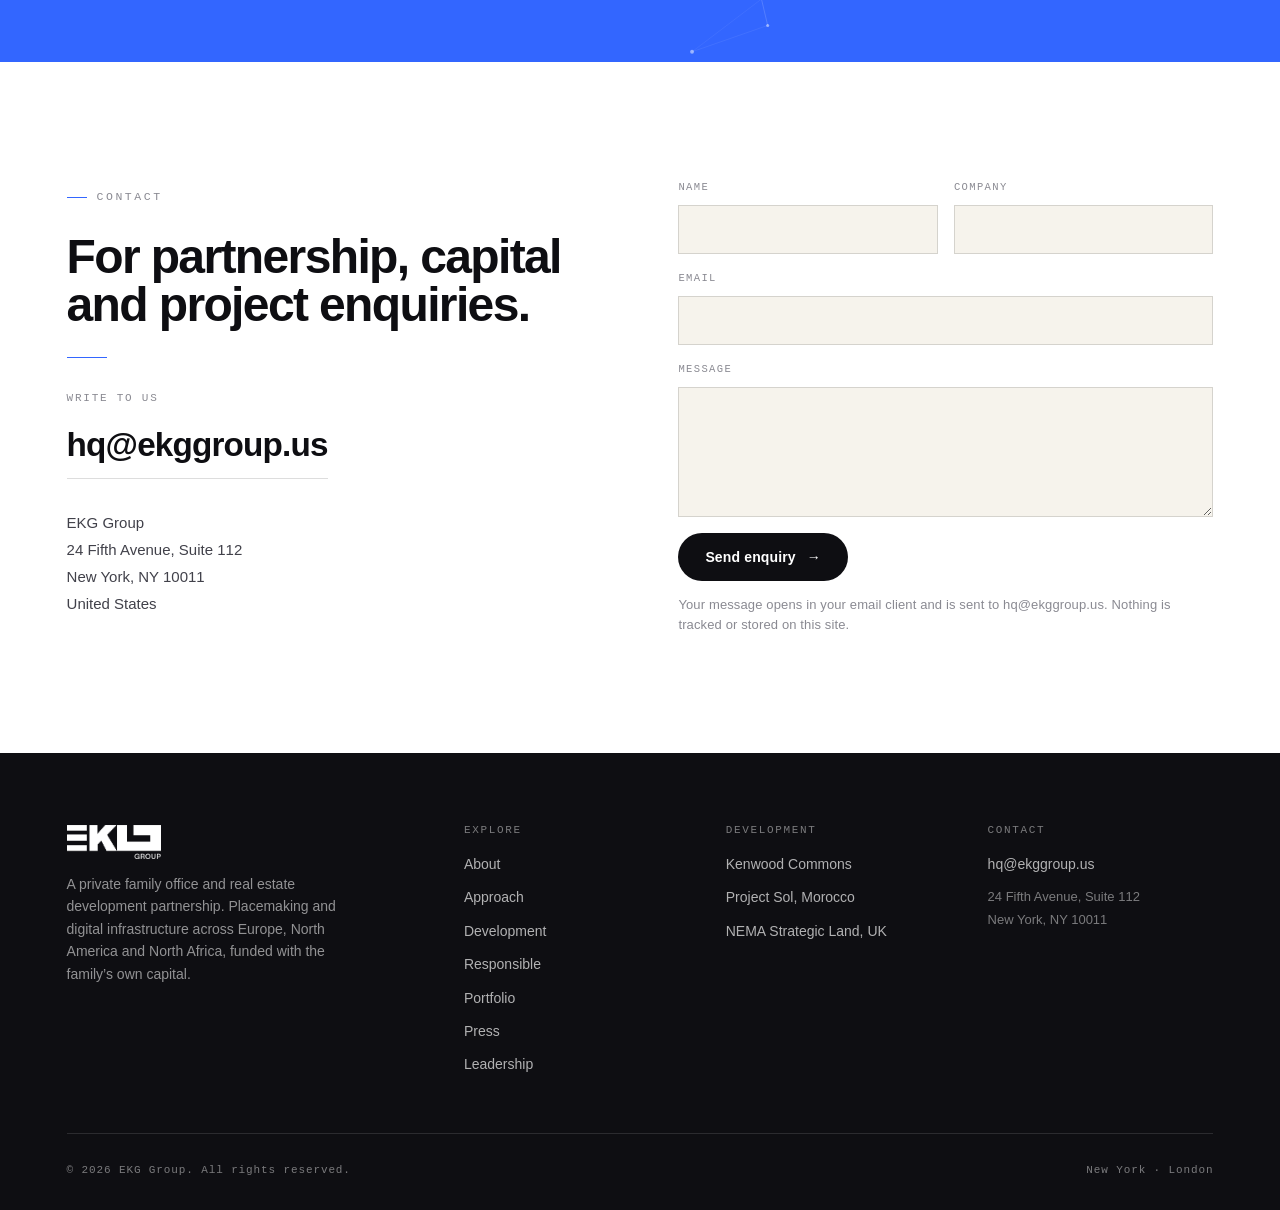
==== commit 4597a4b5: "Broaden positioning: soften digital-infrastructure emphasis in headline, hero, approach and link pre" ====
--- a/index.html
+++ b/index.html
@@ -3,15 +3,15 @@
 <head>
 <meta charset="UTF-8">
 <meta name="viewport" content="width=device-width, initial-scale=1.0">
-<title>EKG Group — Real estate development, placemaking &amp; digital infrastructure</title>
-<meta name="description" content="EKG Group is a privately held family office and real estate partnership. For three decades we have assembled, master-planned, built and operated landmark assets across Europe, North America and North Africa. We develop responsibly and sustainably: digital infrastructure on existing transmission, alongside new housing, in step with the communities that host it.">
-<meta property="og:title" content="EKG Group — Placemaking &amp; digital infrastructure">
-<meta property="og:description" content="A private family partnership that assembles powered land, master-plans it, and builds the digital infrastructure and places that last.">
+<title>EKG Group — Real estate development, placemaking &amp; infrastructure</title>
+<meta name="description" content="EKG Group is a privately held family office and real estate partnership. For three decades we have assembled, master-planned, built and operated landmark assets across Europe, North America and North Africa. We develop responsibly and sustainably: infrastructure on existing transmission, alongside new housing, in step with the communities that host it.">
+<meta property="og:title" content="EKG Group — Real estate development &amp; placemaking">
+<meta property="og:description" content="A private family partnership that assembles powered land, master-plans it, and builds the infrastructure and places that last.">
 <meta property="og:image" content="assets/renderings/og-image.jpg">
 <meta property="og:type" content="website">
 <meta name="theme-color" content="#F6F3EC">
 <link rel="icon" type="image/png" href="assets/favicon.png">
-<link rel="stylesheet" href="styles.css?v=67">
+<link rel="stylesheet" href="styles.css?v=68">
 <noscript><style>.reveal{opacity:1!important;transform:none!important}.hero .eyebrow,.hero h1,.hero .sub,.hero .actions,.hero .ticker,.hero .hmedia{opacity:1!important;transform:none!important}</style></noscript>
 </head>
 <body>
@@ -43,9 +43,9 @@
   <div class="inner">
     <div class="hgrid">
       <div class="htext">
-        <span class="eyebrow">EKG Group &middot; Family office &middot; Real estate &amp; digital infrastructure</span>
-        <h1>We build the places that last. And the <span class="hl">digital infrastructure</span> that powers them.</h1>
-        <p class="sub">A privately held family partnership, three decades in the field across Europe, North America and North Africa. We develop responsibly and sustainably, and we hold what we build: digital infrastructure on transmission that already exists, alongside new housing, in step with the communities that host it.</p>
+        <span class="eyebrow">EKG Group &middot; Family office &middot; Real estate &amp; development</span>
+        <h1>We build the places that last. And the <span class="hl">infrastructure</span> that powers them.</h1>
+        <p class="sub">A privately held family partnership, three decades in the field across Europe, North America and North Africa. We develop responsibly and sustainably, and we hold what we build: infrastructure on transmission that already exists, alongside new housing, in step with the communities that host it.</p>
         <div class="actions">
           <a class="btn btn-primary" href="#development">Current development <span class="arr">&rarr;</span></a>
           <a class="btn btn-ghost" href="#portfolio">View the portfolio</a>
@@ -118,7 +118,7 @@
     </div>
     <div class="approach-grid reveal d1">
       <div class="acell lead-cell"><span class="amark" aria-hidden="true"><svg viewBox="0 0 44 44" fill="none"><path d="M9 13 L29 8 L37 23 L21 37 L8 29 Z"/><path d="M9 13 L37 23" stroke-dasharray="3 3"/><circle cx="21" cy="37" r="2.4"/></svg></span><h3>Placemaking &amp; land use</h3><p>Assembling and master-planning land into coherent, mixed-use communities, returning dormant and underused sites to productive use, designed around the people who will live and work there.</p></div>
-      <div class="acell lead-cell"><span class="amark" aria-hidden="true"><svg viewBox="0 0 44 44" fill="none"><circle cx="11" cy="31" r="2.6"/><circle cx="22" cy="11" r="2.6"/><circle cx="35" cy="27" r="2.6"/><path d="M13 29 L20 13 M24.5 12.5 L33 25 M13.5 31.5 L32 27.8"/><circle cx="30" cy="38" r="1.6"/></svg></span><h3>Digital infrastructure</h3><p>Powered land and large-scale digital infrastructure on major transmission corridors. Our current development focus in the United States, brought forward community-first within a wider master plan.</p></div>
+      <div class="acell lead-cell"><span class="amark" aria-hidden="true"><svg viewBox="0 0 44 44" fill="none"><circle cx="11" cy="31" r="2.6"/><circle cx="22" cy="11" r="2.6"/><circle cx="35" cy="27" r="2.6"/><path d="M13 29 L20 13 M24.5 12.5 L33 25 M13.5 31.5 L32 27.8"/><circle cx="30" cy="38" r="1.6"/></svg></span><h3>Powered land &amp; infrastructure</h3><p>Large-scale infrastructure on major transmission corridors. A current development focus in the United States, brought forward community-first within a wider master plan.</p></div>
       <div class="acell"><span class="amark" aria-hidden="true"><svg viewBox="0 0 44 44" fill="none"><rect x="9" y="16" width="11" height="21"/><rect x="24" y="8" width="12" height="29"/><path d="M13 21 h3 M13 26 h3 M13 31 h3 M28 14 h4 M28 20 h4 M28 26 h4 M28 32 h4"/><path d="M6 37 h33"/></svg></span><h3>Residential &amp; mixed-use</h3><p>Prime residential and large urban mixed-use, from Manhattan to prime central London, built, owned and held at scale.</p></div>
       <div class="acell"><span class="amark" aria-hidden="true"><svg viewBox="0 0 44 44" fill="none"><path d="M11 30 a11 11 0 0 1 22 0"/><path d="M8 33 h28"/><path d="M22 19 v-3"/><circle cx="22" cy="14" r="1.8"/><path d="M33 22 l3 -2 M35 27 l3.5 -1" stroke-opacity=".5"/></svg></span><h3>Hospitality, logistics &amp; commercial</h3><p>Five-star hotels and resorts, members&rsquo; estates, last-mile logistics and commercial assets, owned and operated for the long term.</p></div>
     </div>
@@ -504,7 +504,7 @@
   </div>
 </footer>
 
-<script src="motion.js?v=67"></script>
+<script src="motion.js?v=68"></script>
 <script>
 const nav=document.getElementById('nav');
 const onNav=()=>nav.classList.toggle('scrolled',window.scrollY>40);
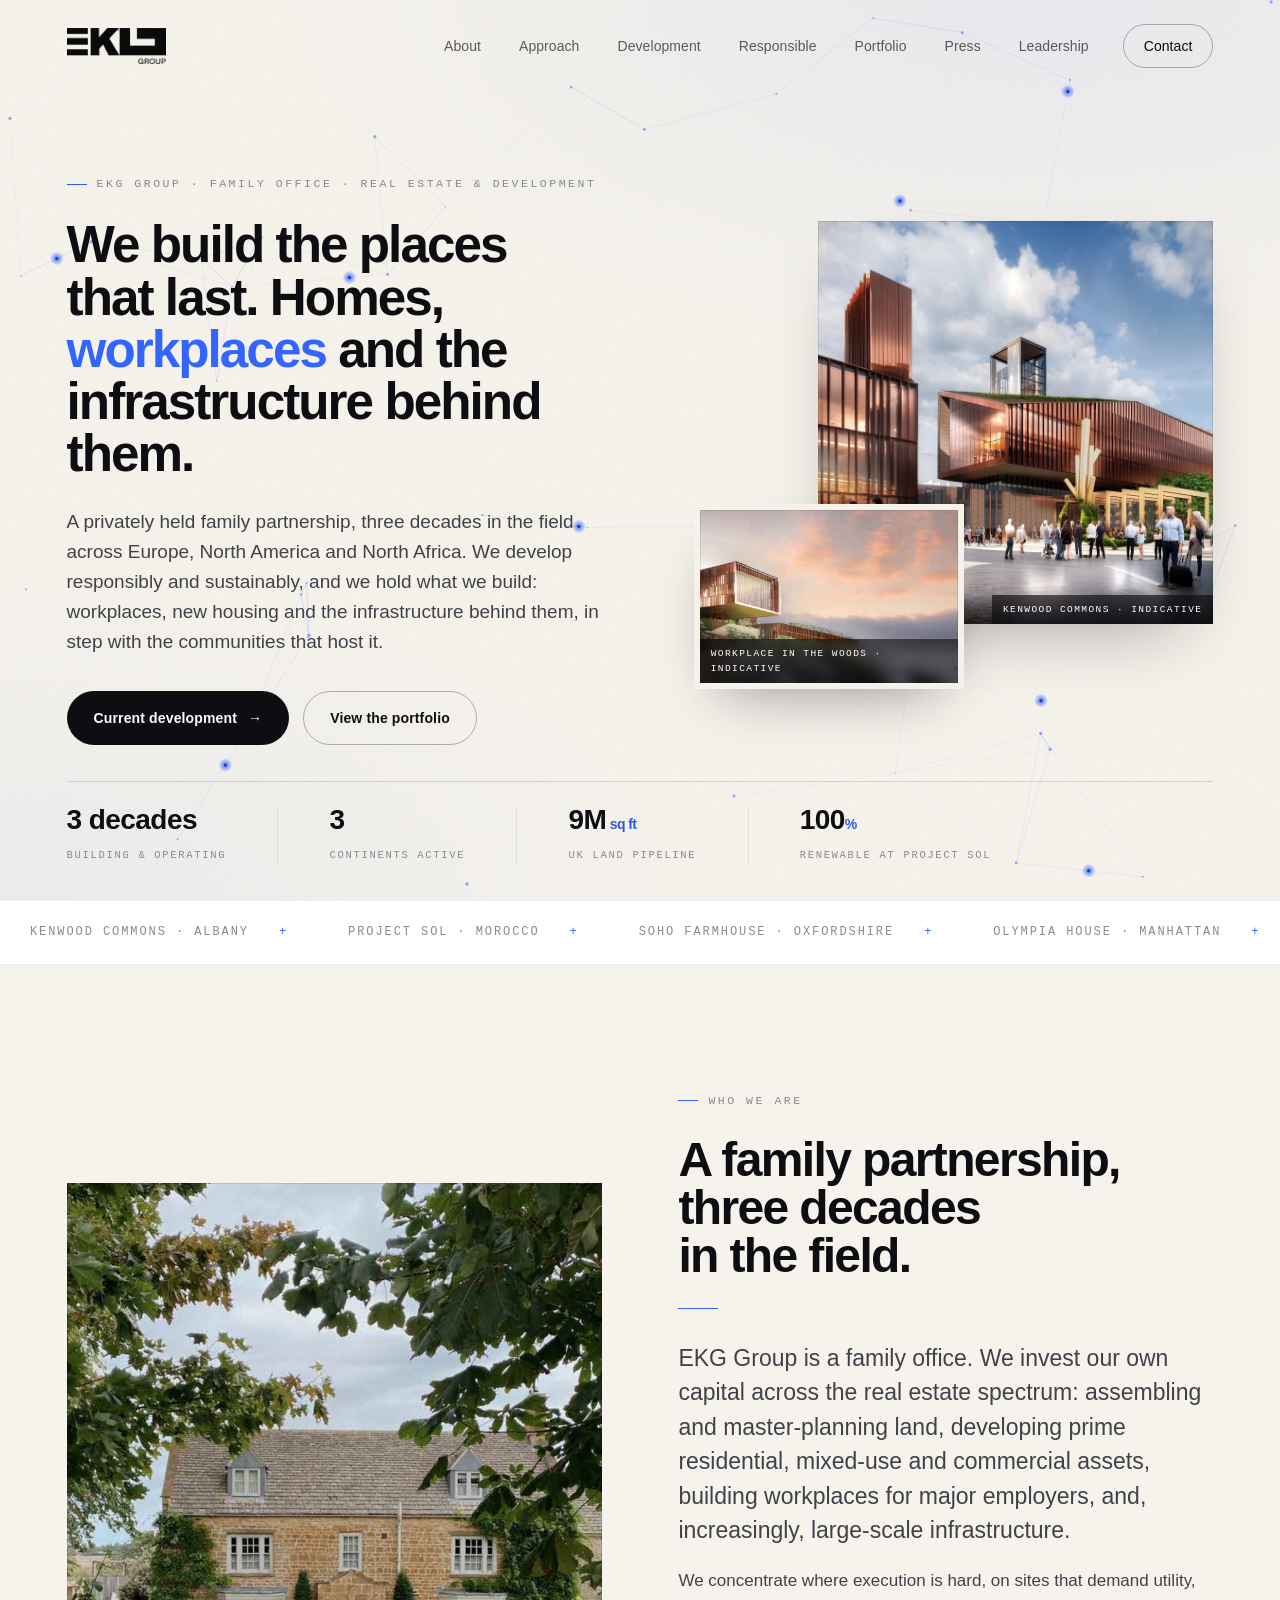
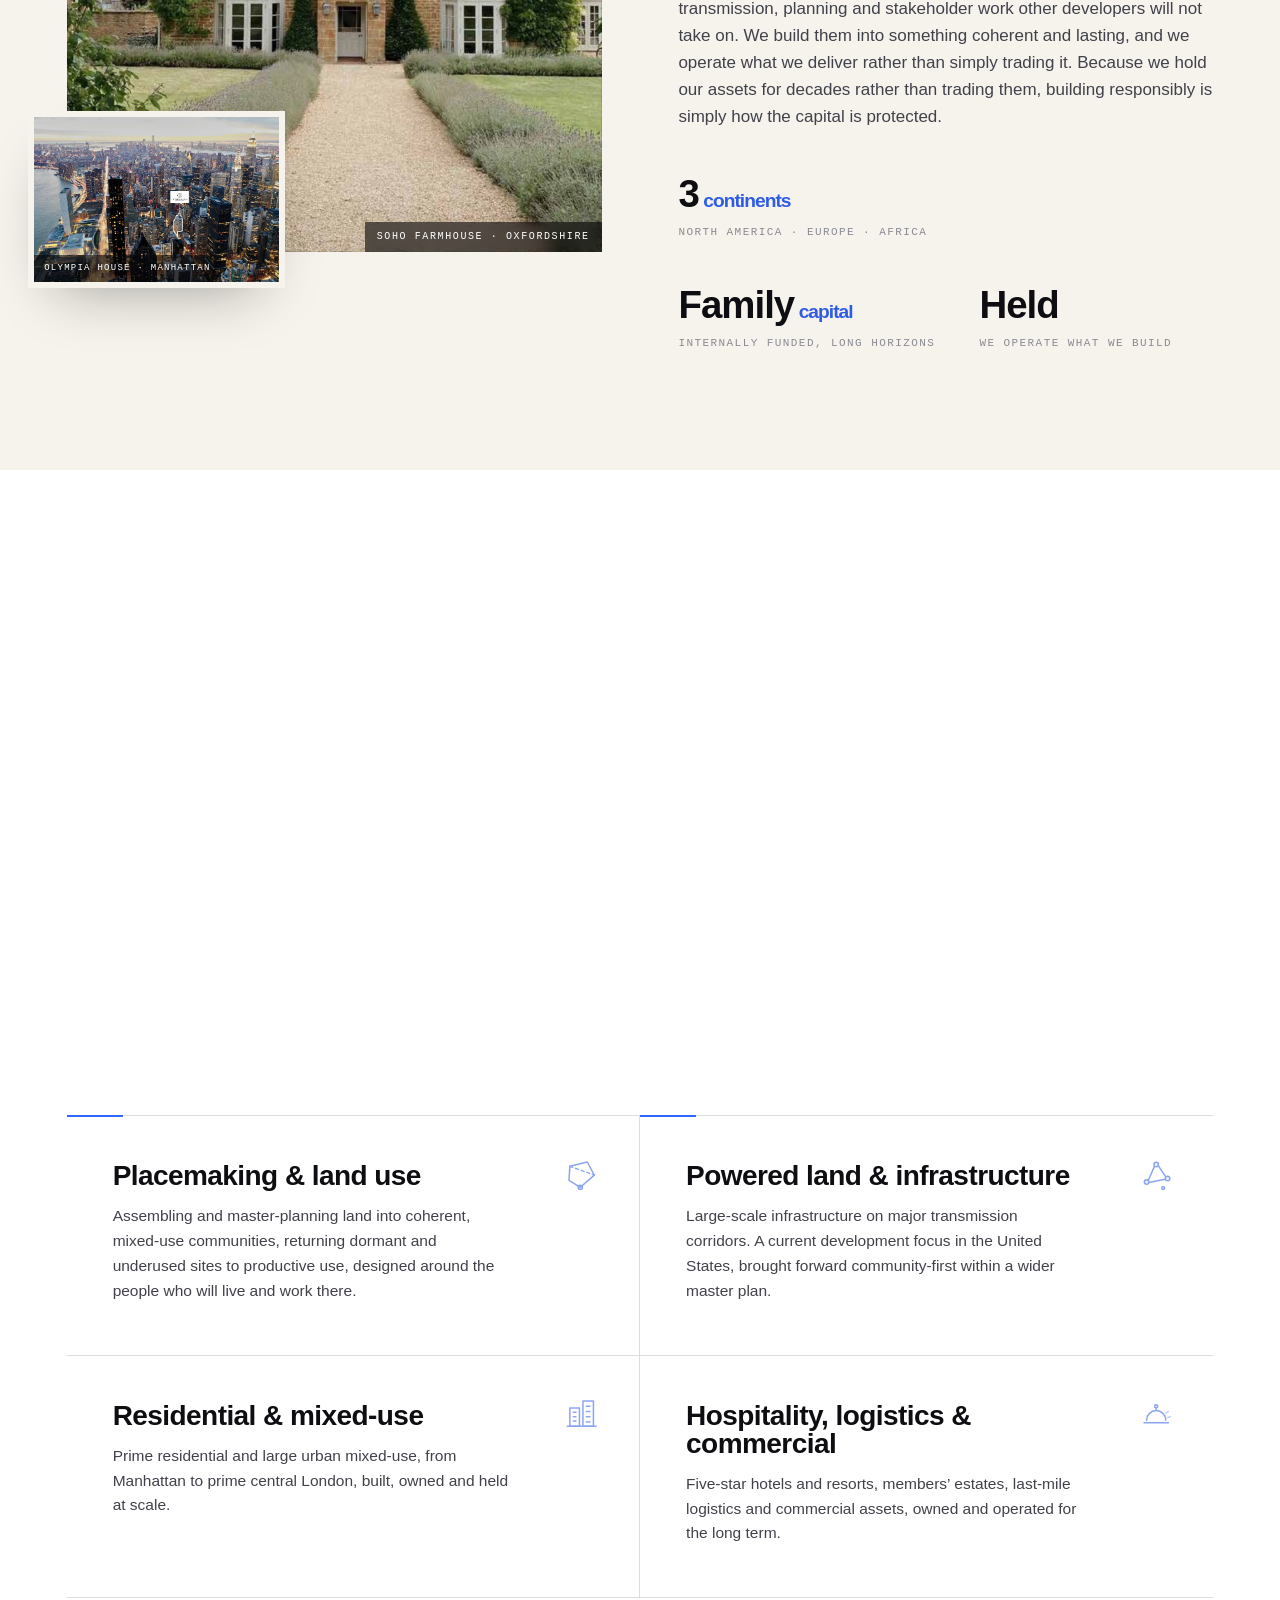
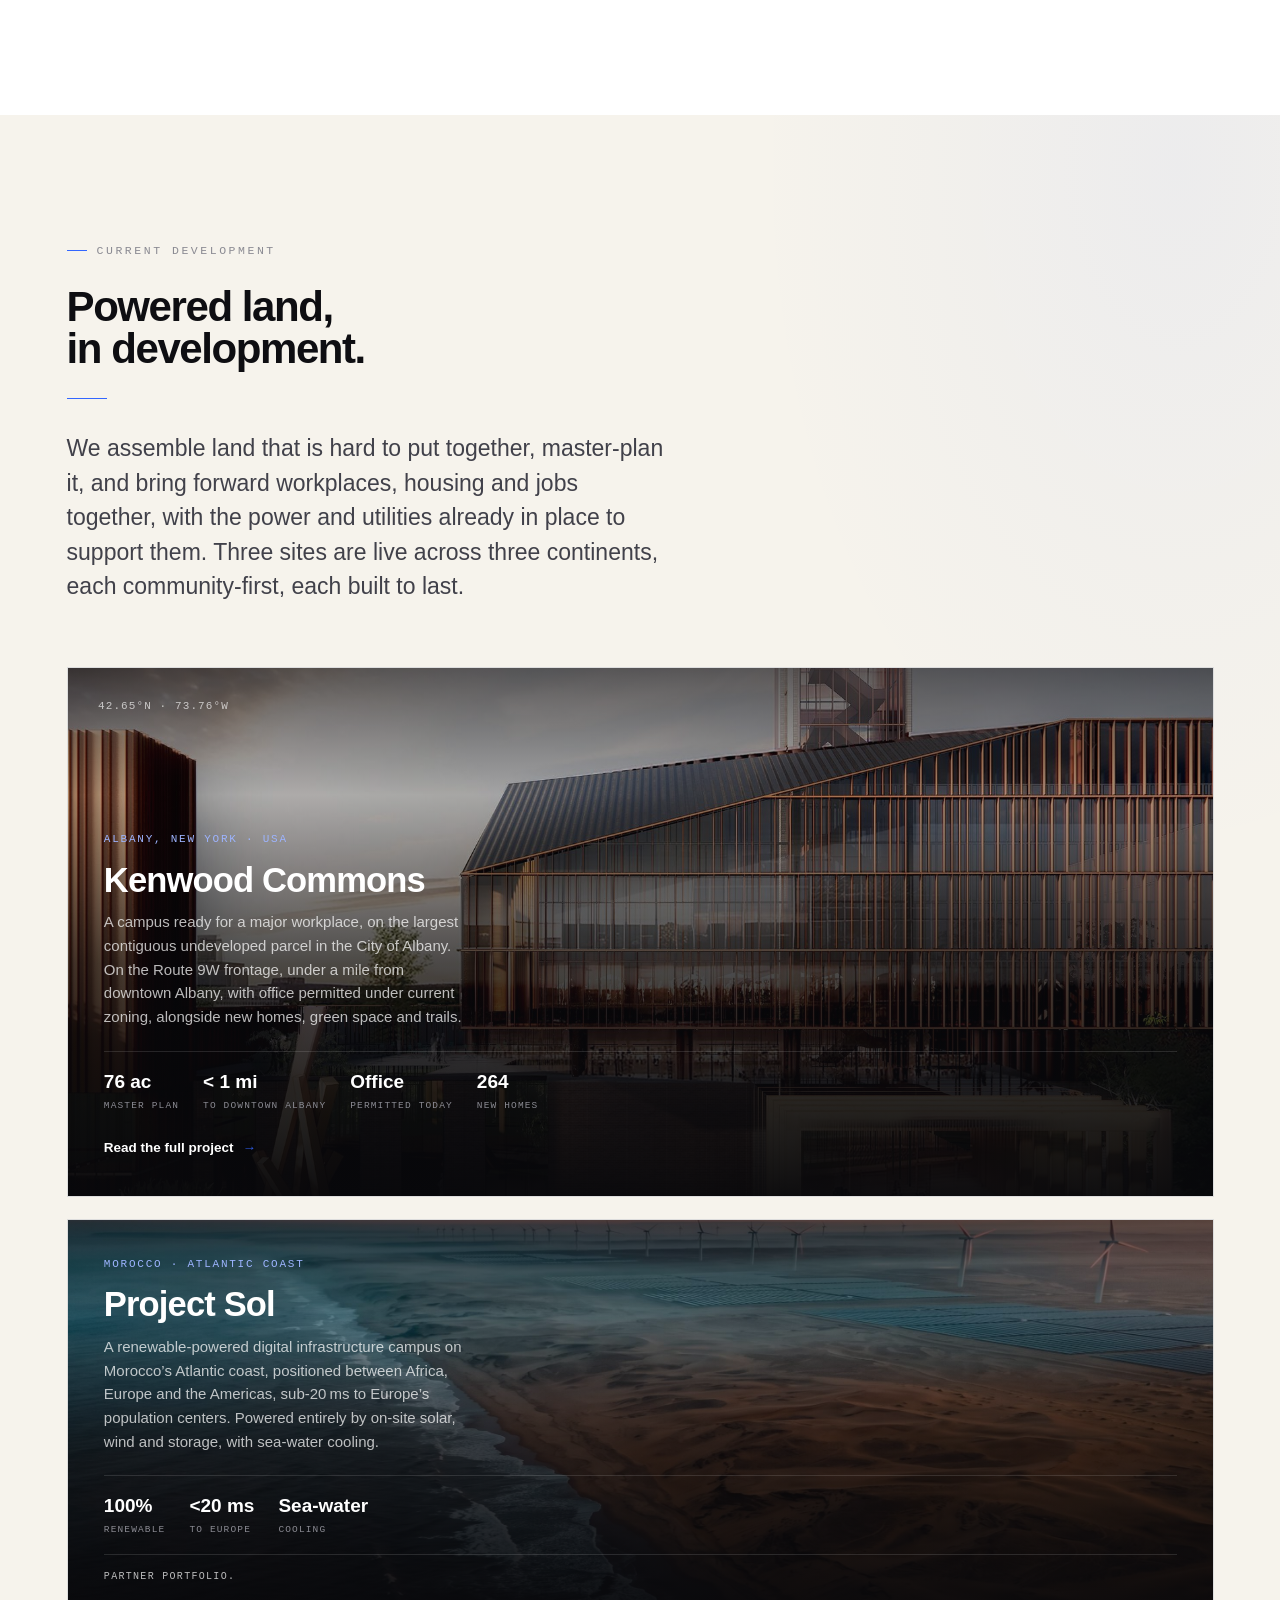
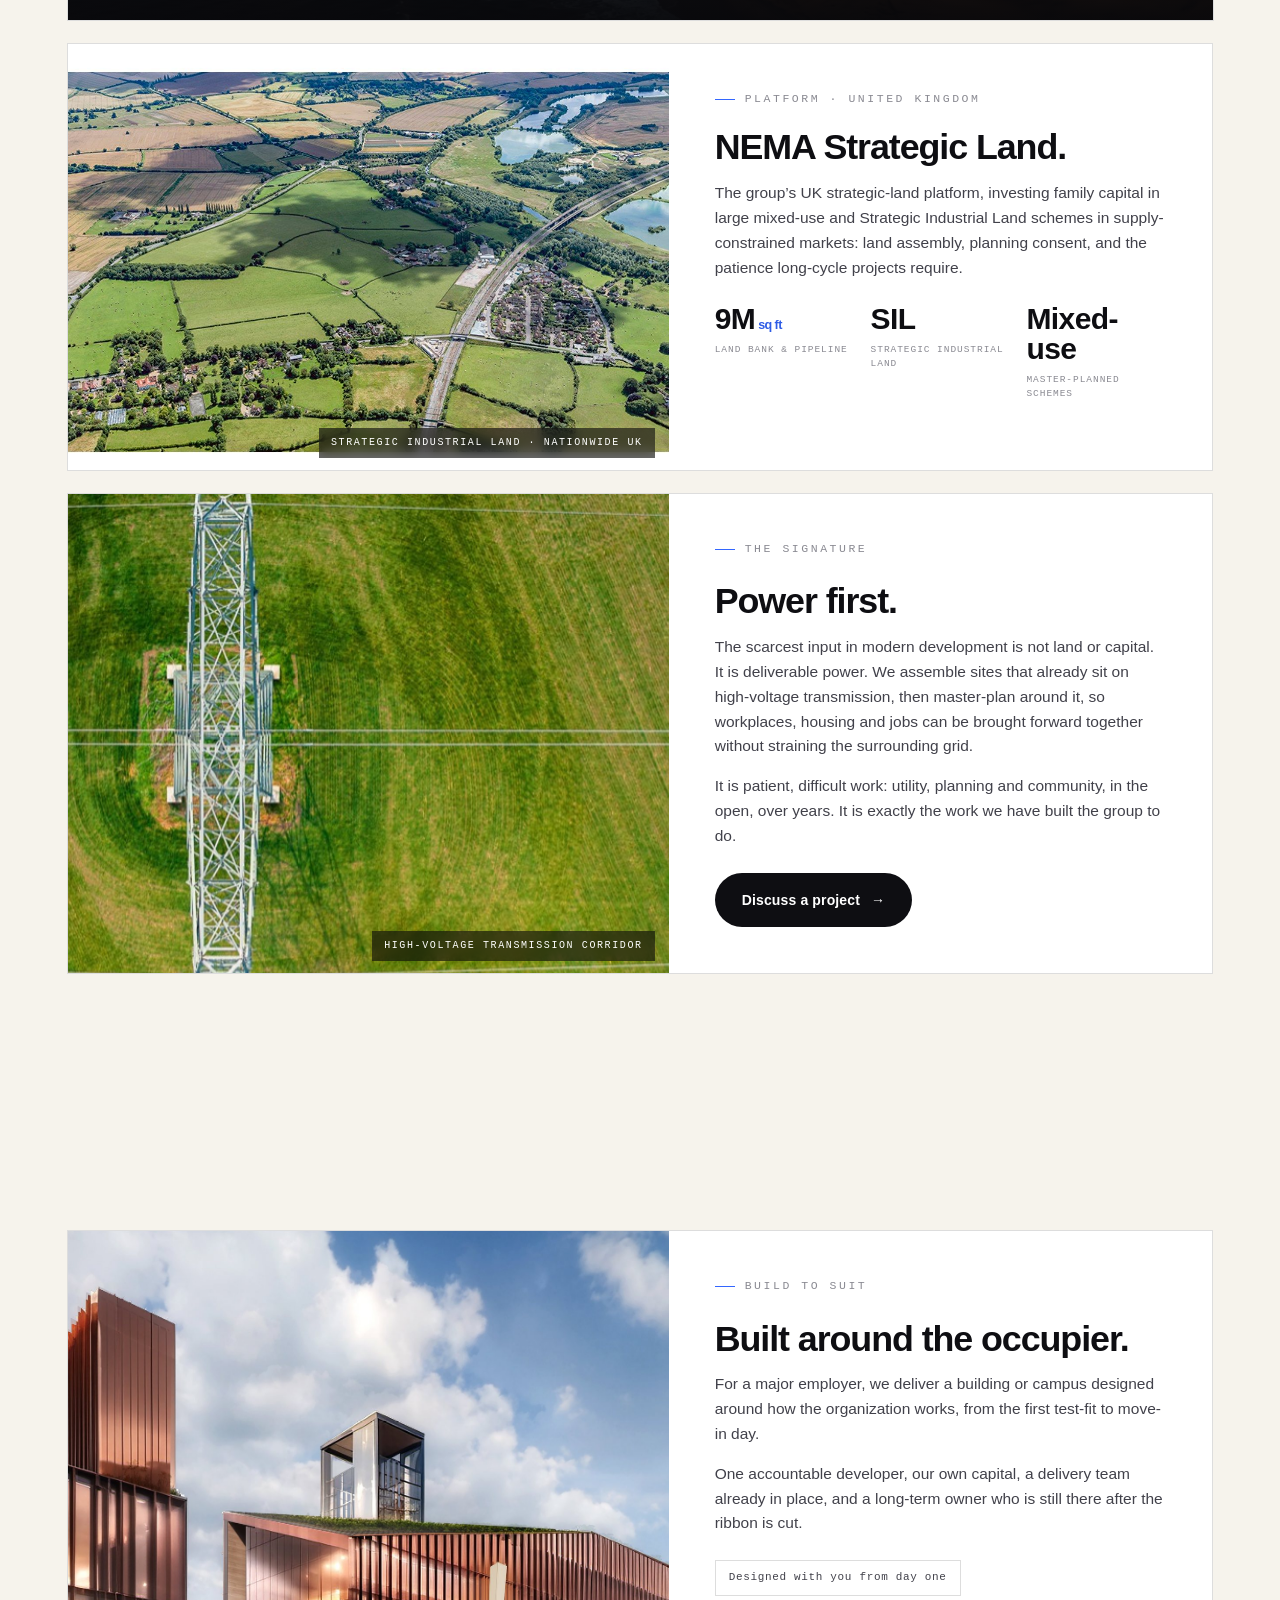
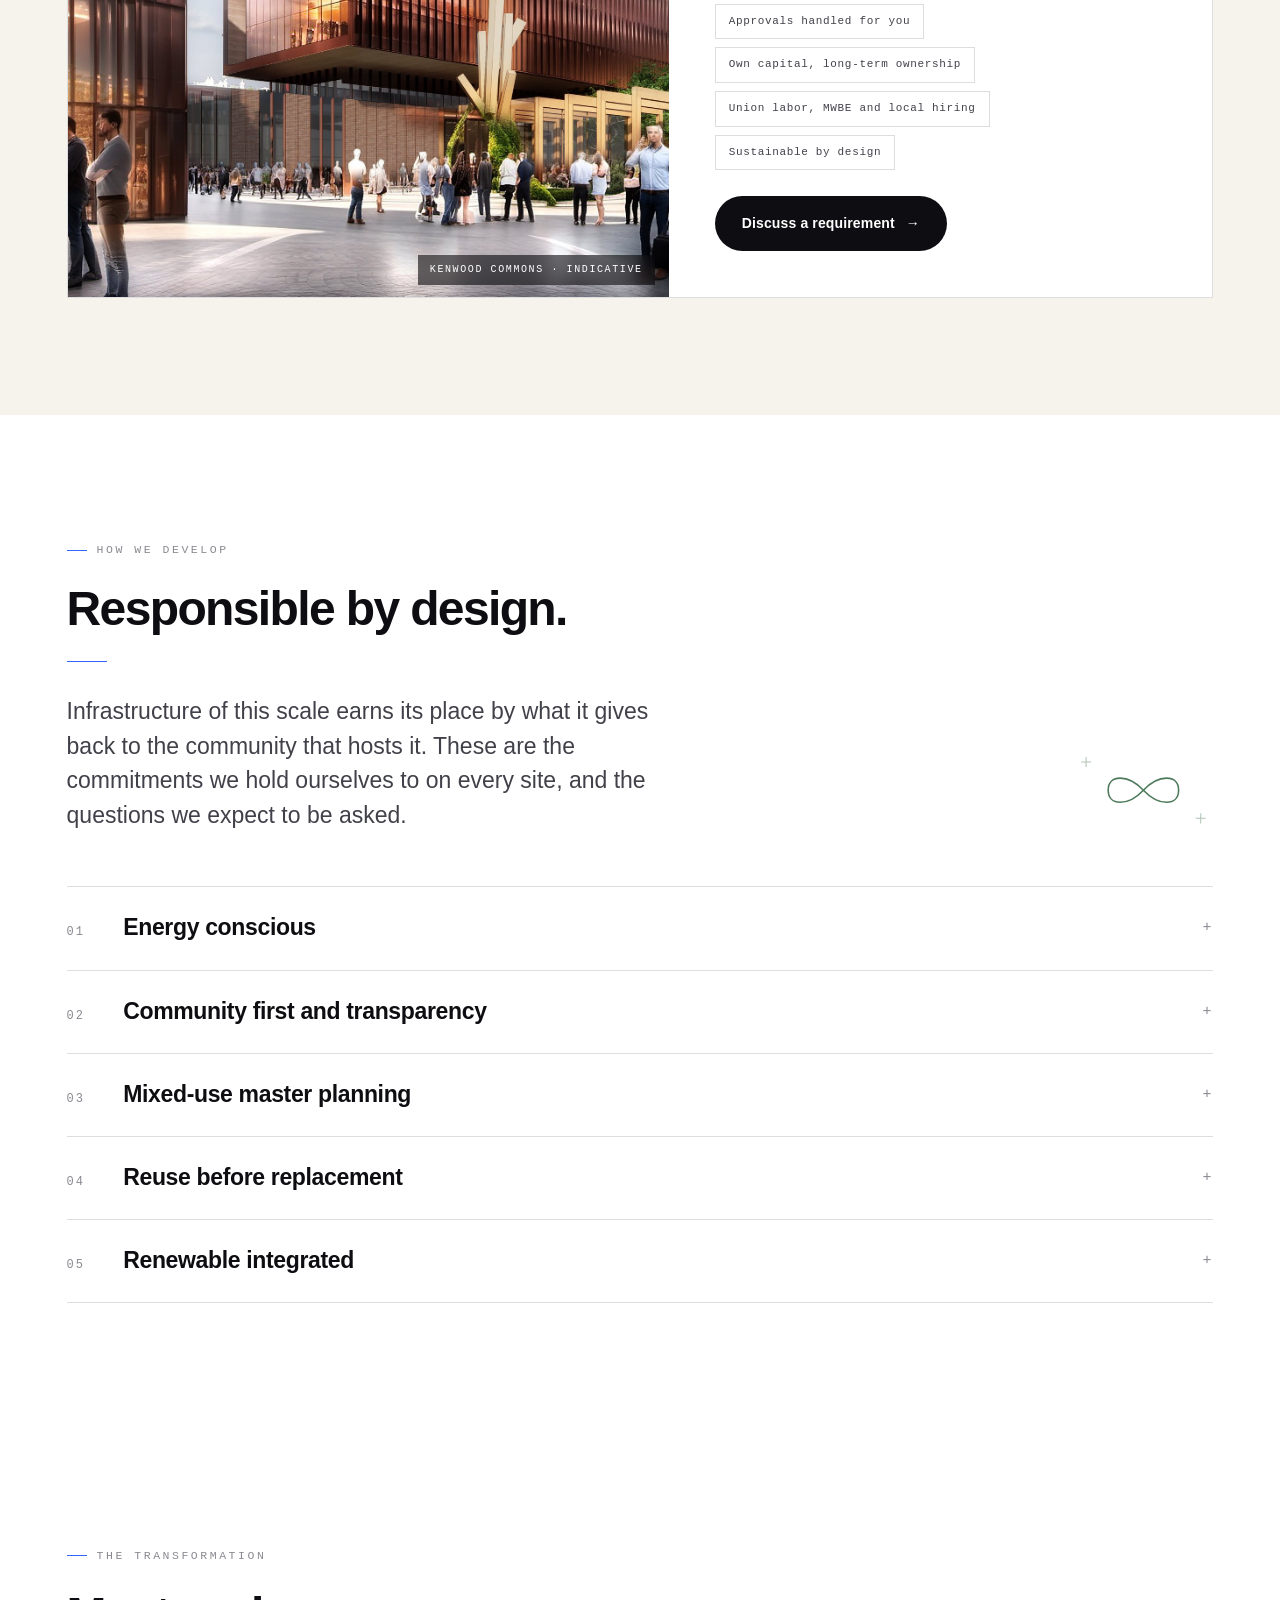
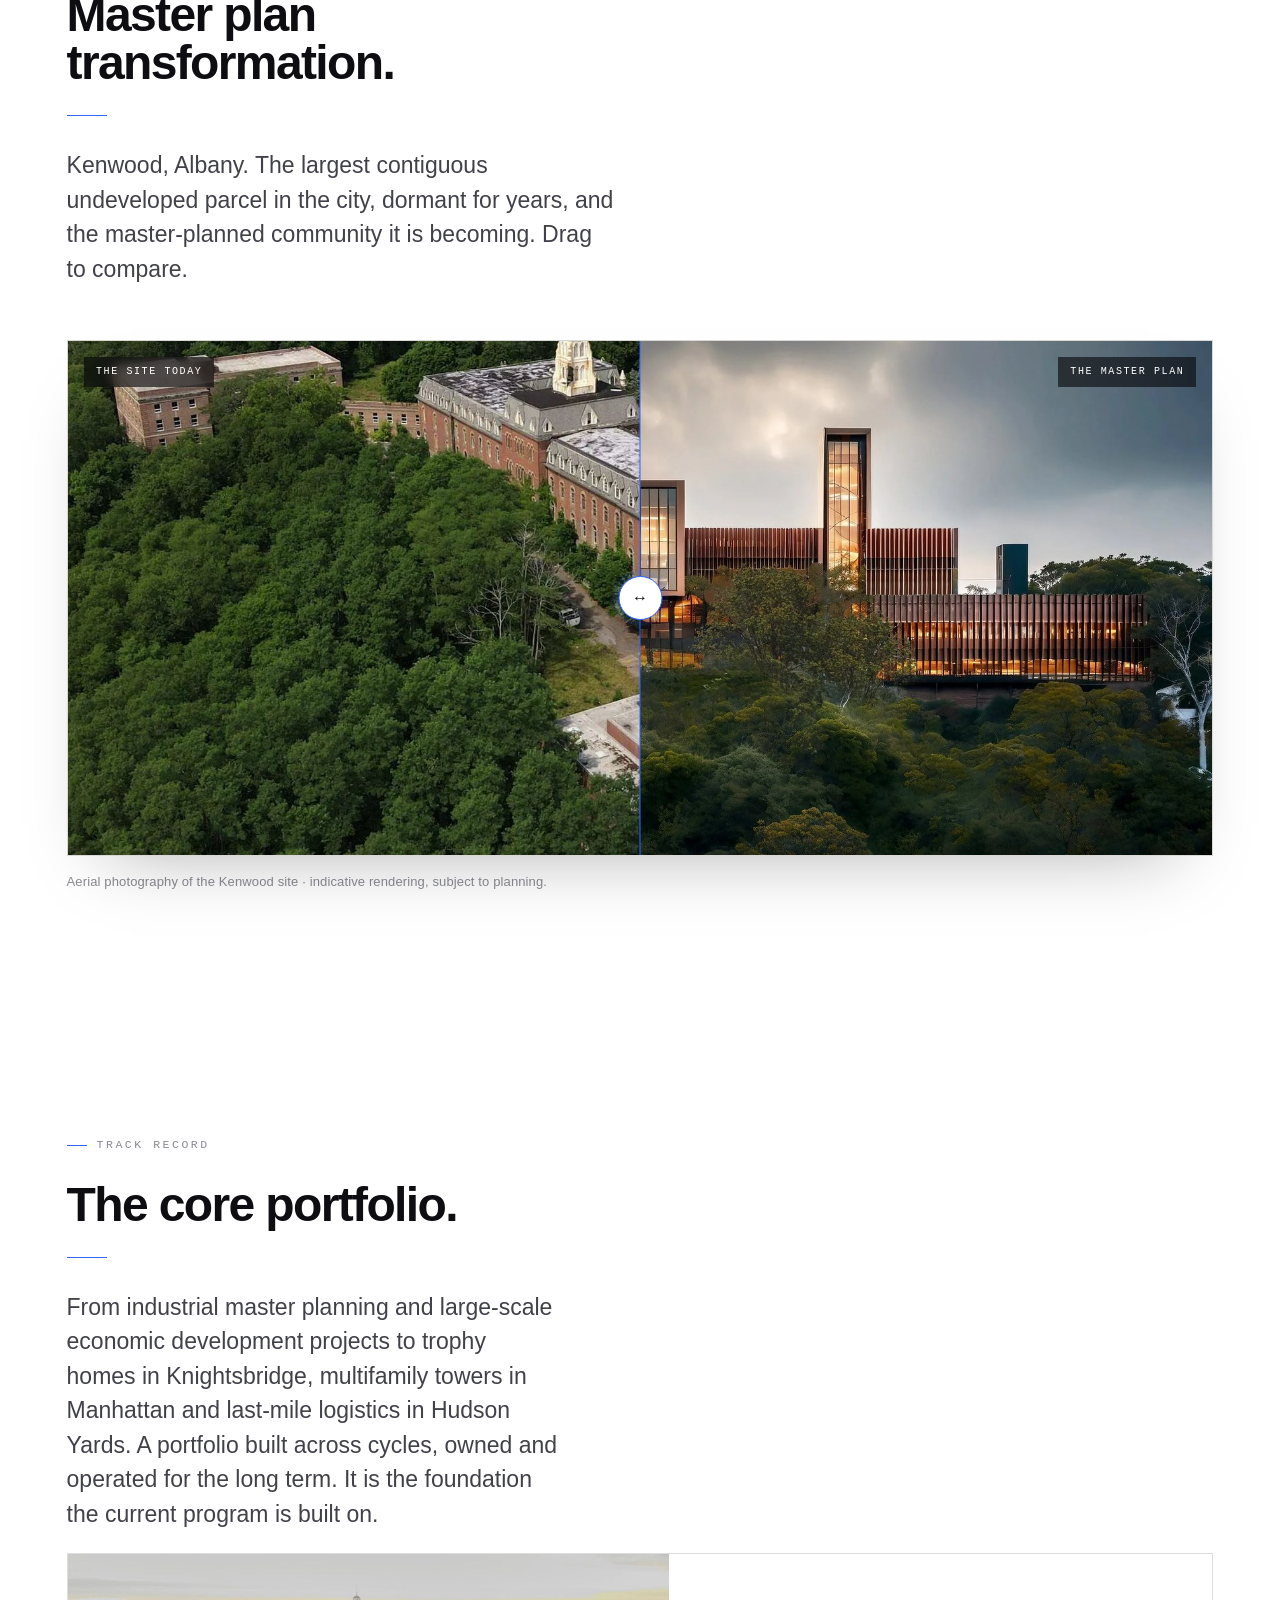
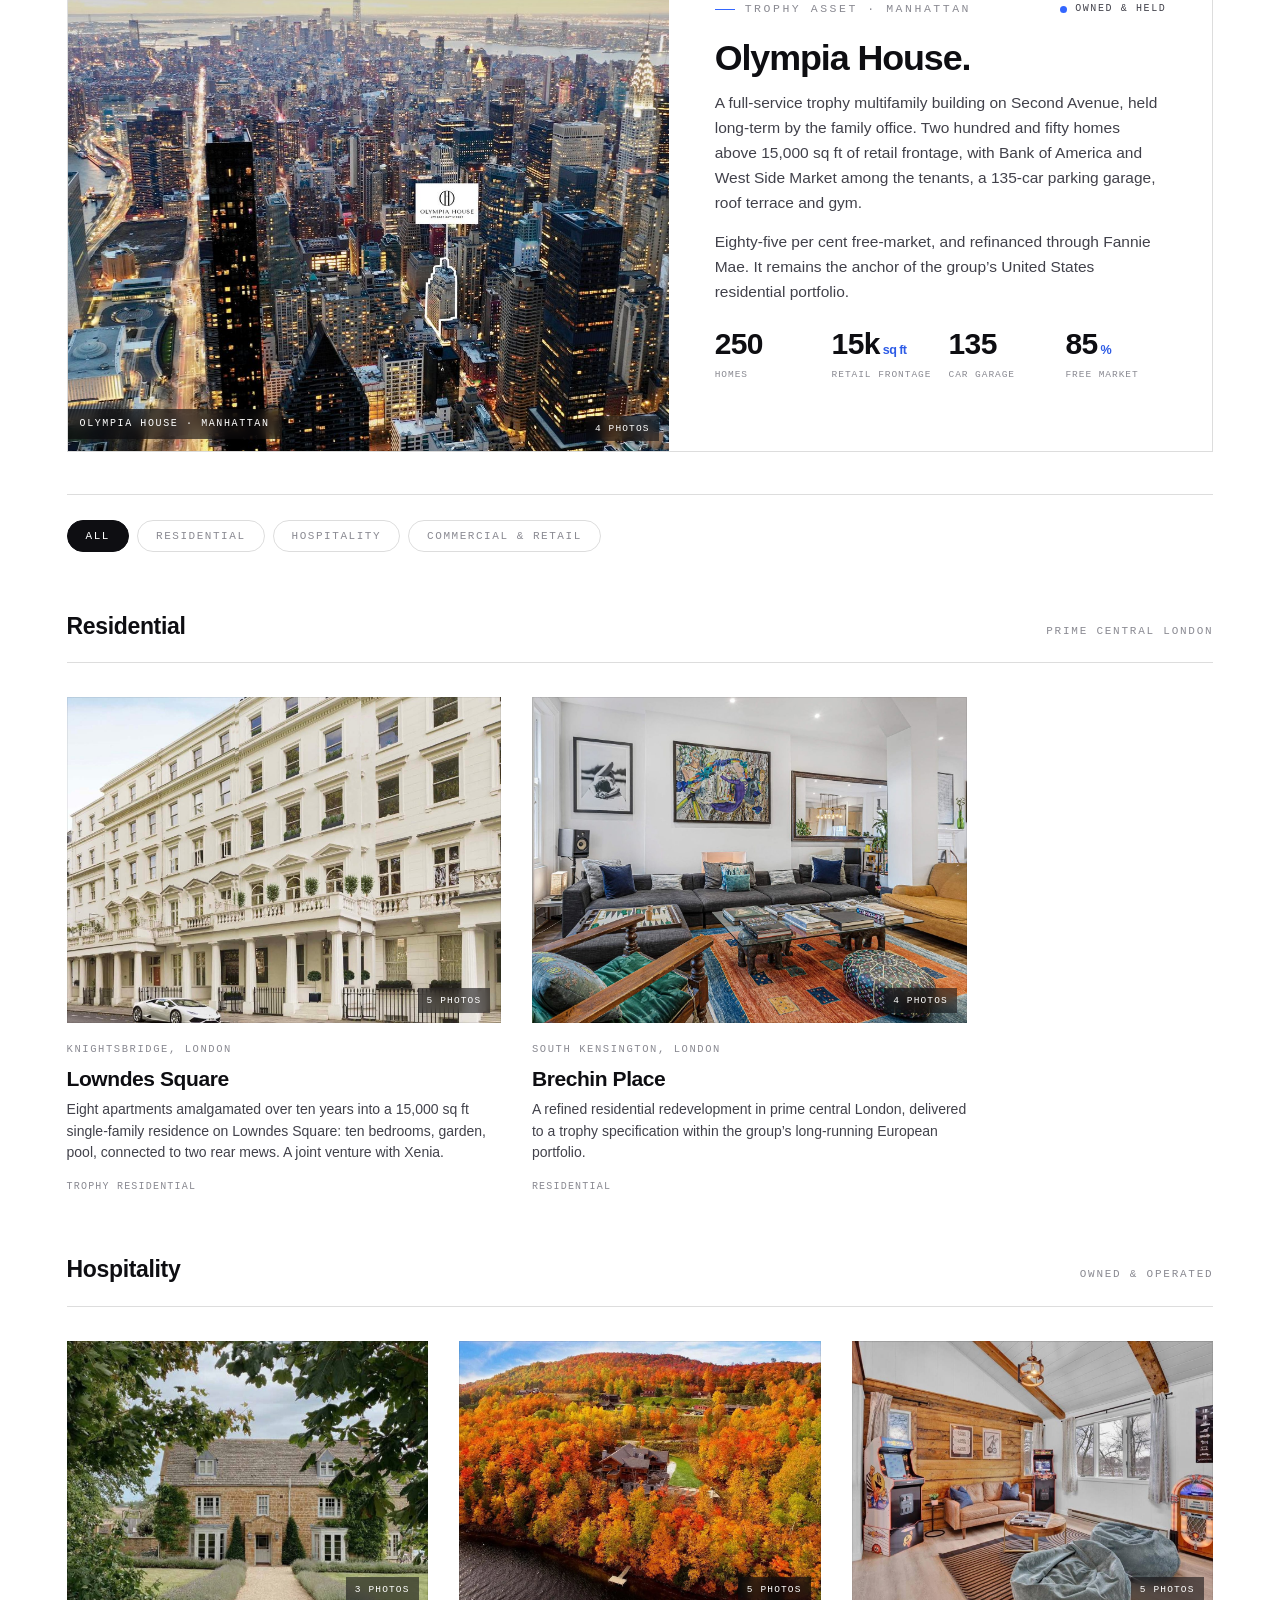
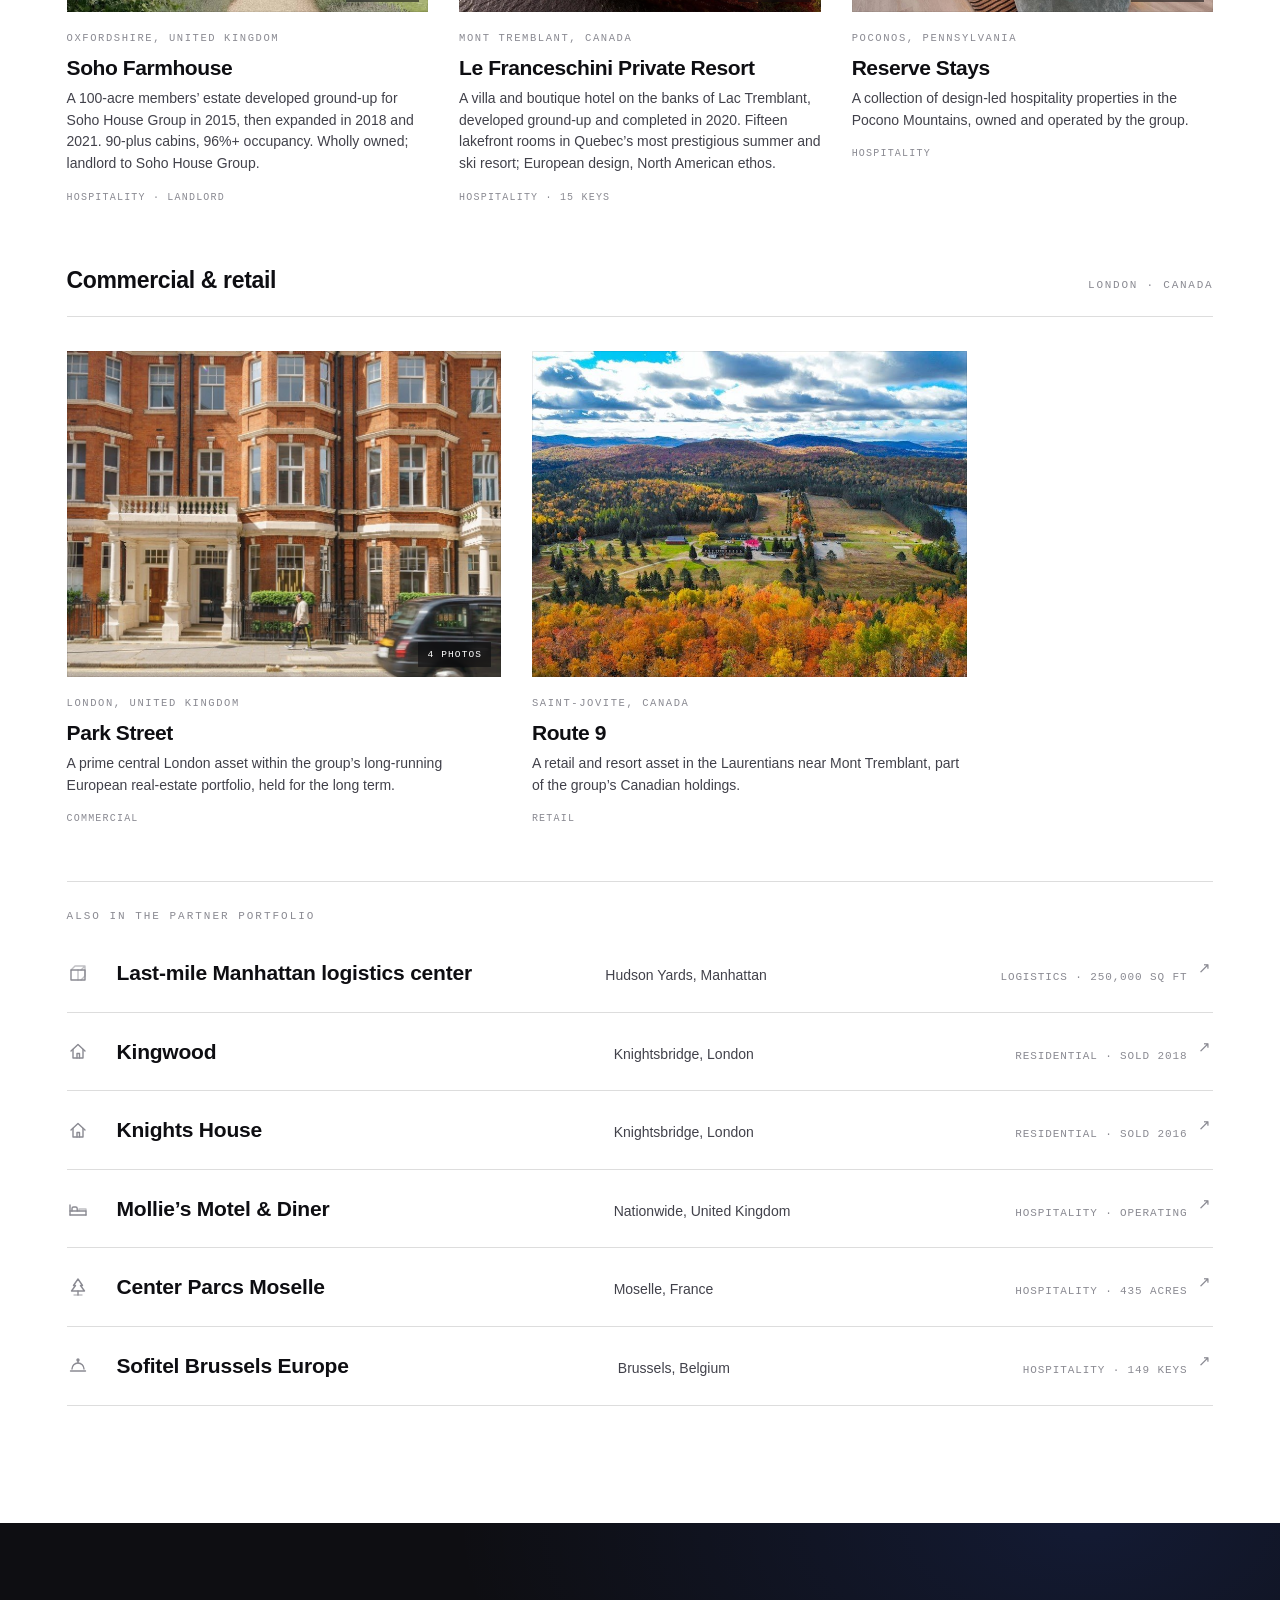
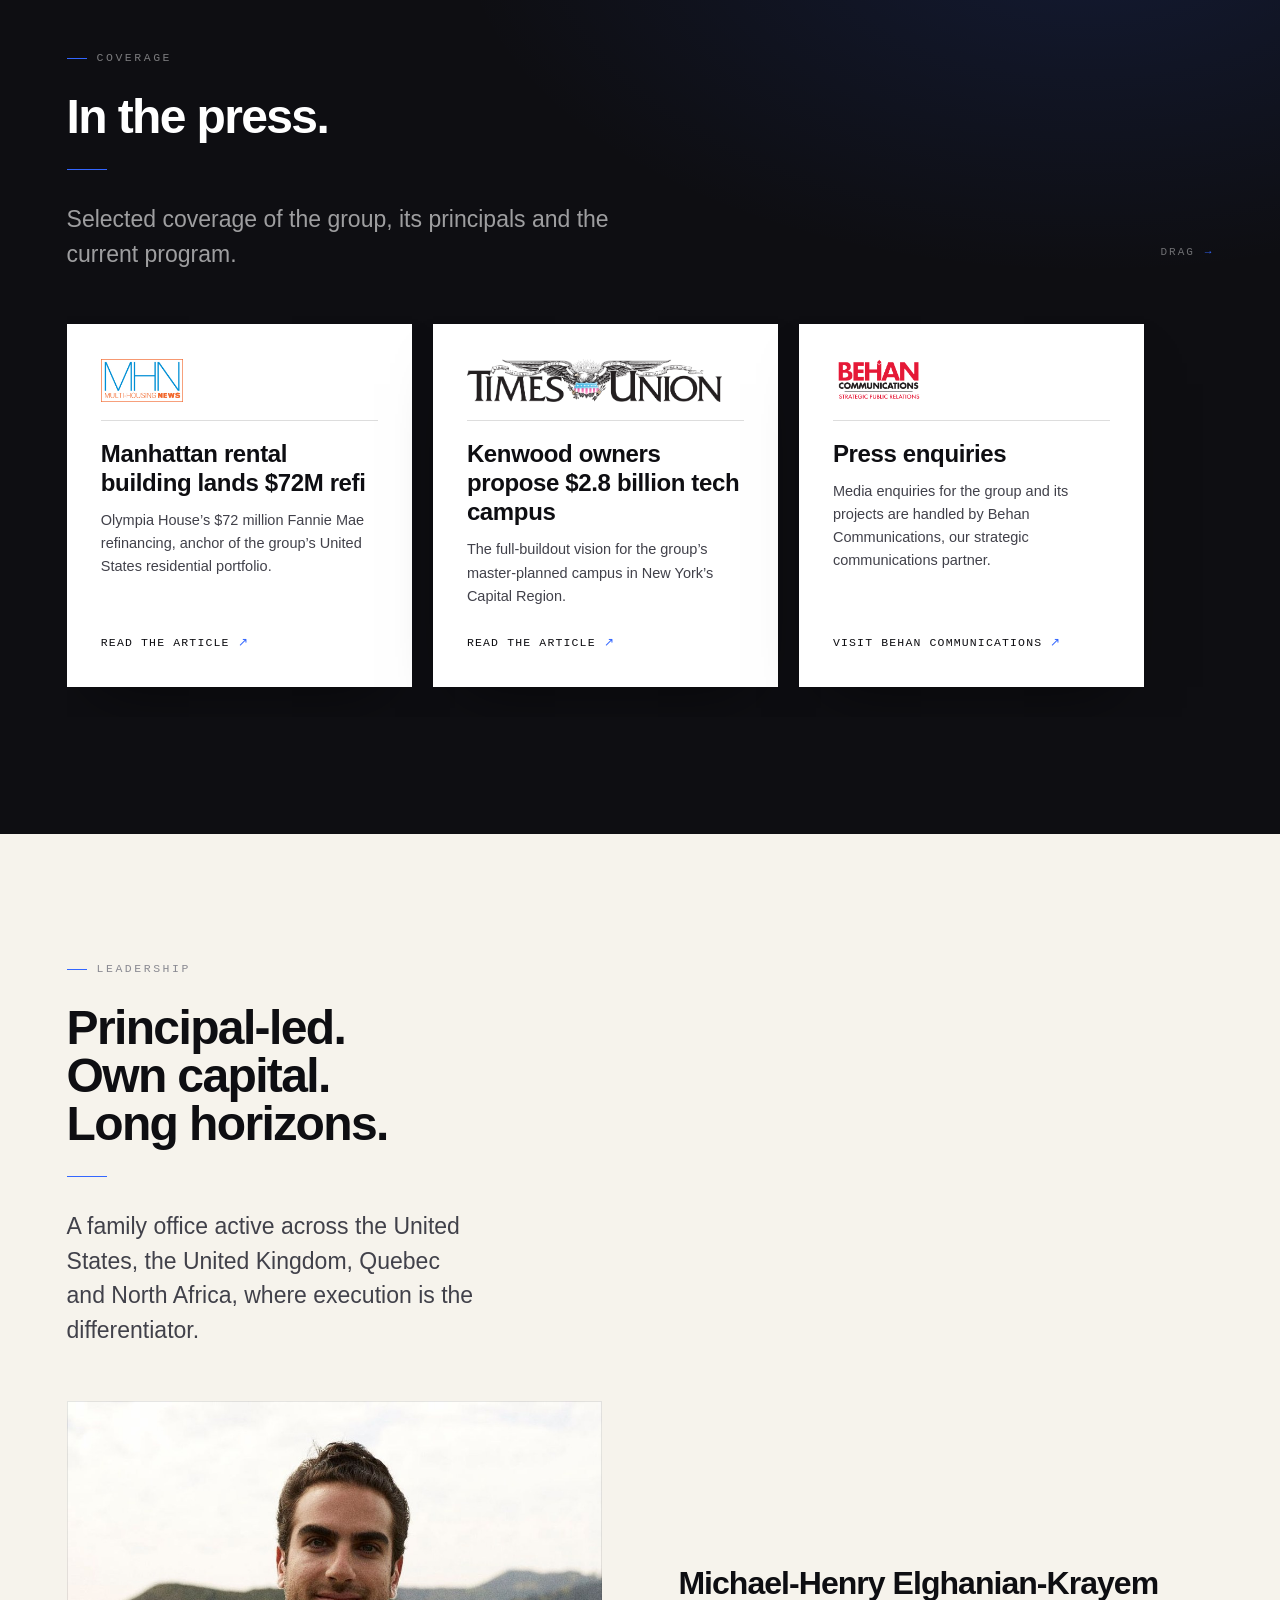
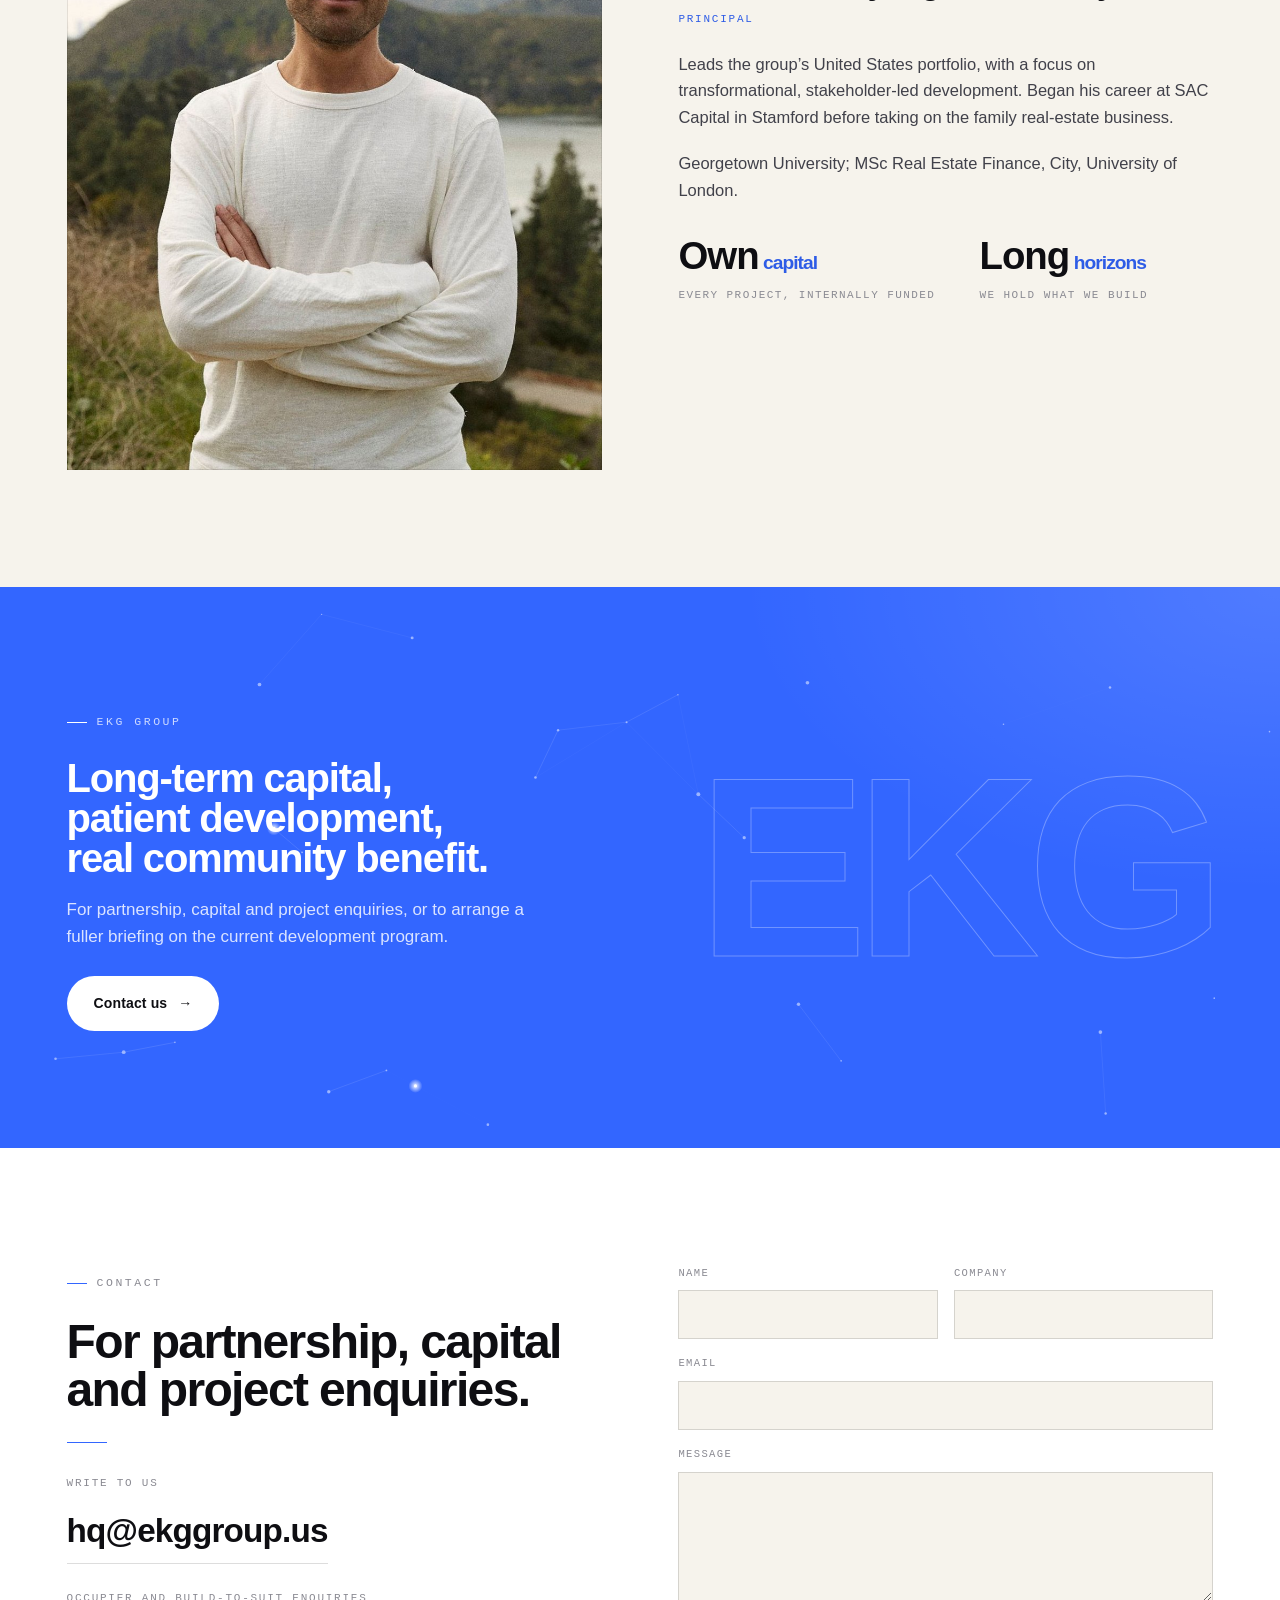
==== commit 3b09aa45: "Rebalance for office occupiers: workplaces in hero, Kenwood as workplace campus, build-to-suit band," ====
--- a/index.html
+++ b/index.html
@@ -44,8 +44,8 @@
     <div class="hgrid">
       <div class="htext">
         <span class="eyebrow">EKG Group &middot; Family office &middot; Real estate &amp; development</span>
-        <h1>We build the places that last. And the <span class="hl">infrastructure</span> that powers them.</h1>
-        <p class="sub">A privately held family partnership, three decades in the field across Europe, North America and North Africa. We develop responsibly and sustainably, and we hold what we build: infrastructure on transmission that already exists, alongside new housing, in step with the communities that host it.</p>
+        <h1>We build the places that last. Homes, <span class="hl">workplaces</span> and the infrastructure behind them.</h1>
+        <p class="sub">A privately held family partnership, three decades in the field across Europe, North America and North Africa. We develop responsibly and sustainably, and we hold what we build: workplaces, new housing and the infrastructure behind them, in step with the communities that host it.</p>
         <div class="actions">
           <a class="btn btn-primary" href="#development">Current development <span class="arr">&rarr;</span></a>
           <a class="btn btn-ghost" href="#portfolio">View the portfolio</a>
@@ -53,7 +53,7 @@
       </div>
       <div class="hmedia">
         <div class="hm hm-main"><img src="assets/renderings/kenwood-plaza.jpg" alt="Kenwood Commons plaza, indicative rendering" fetchpriority="high"><span class="cap">Kenwood Commons &middot; indicative</span></div>
-        <div class="hm hm-sub"><img src="assets/renderings/transmission.jpg" alt="High-voltage transmission over open land, aerial" style="object-position:50% 30%"><span class="cap">Powered land &middot; high voltage</span></div>
+        <div class="hm hm-sub"><img src="assets/renderings/kenwood-hero.jpg" alt="Workplace building set in woodland at Kenwood Commons, indicative rendering" style="object-position:50% 45%"><span class="cap">Workplace in the woods &middot; indicative</span></div>
       </div>
     </div>
 
@@ -88,7 +88,7 @@
       <span class="eyebrow">Who we are</span>
       <h2 class="title">A family partnership, three decades in the field.</h2>
       <hr class="accent">
-      <p class="lead">EKG Group is a family office. We invest our own capital across the real estate spectrum: assembling and master-planning land, developing prime residential, mixed-use and commercial assets, and, increasingly, large-scale digital infrastructure.</p>
+      <p class="lead">EKG Group is a family office. We invest our own capital across the real estate spectrum: assembling and master-planning land, developing prime residential, mixed-use and commercial assets, building workplaces for major employers, and, increasingly, large-scale infrastructure.</p>
       <p>We concentrate where execution is hard, on sites that demand utility, transmission, planning and stakeholder work other developers will not take on. We build them into something coherent and lasting, and we operate what we deliver rather than simply trading it. Because we hold our assets for decades rather than trading them, building responsibly is simply how the capital is protected.</p>
       <div class="figrow">
         <div class="fig"><div class="fn">3<span class="u"> continents</span></div><div class="fl">North America &middot; Europe &middot; Africa</div></div>
@@ -114,7 +114,7 @@
       <span class="eyebrow">What we do</span>
       <h2 class="title">Placemaking, land, and long-term development.</h2>
       <hr class="accent">
-      <p class="lead">We take on land that is complex to assemble and slow to mature: dormant parcels, powered sites, difficult schemes. We master-plan, build and operate them as places, applying the same discipline whether the outcome is housing, hospitality, or digital infrastructure.</p>
+      <p class="lead">We take on land that is complex to assemble and slow to mature: dormant parcels, powered sites, difficult schemes. We master-plan, build and operate them as places, applying the same discipline whether the outcome is housing, a workplace, hospitality, or infrastructure.</p>
     </div>
     <div class="approach-grid reveal d1">
       <div class="acell lead-cell"><span class="amark" aria-hidden="true"><svg viewBox="0 0 44 44" fill="none"><path d="M9 13 L29 8 L37 23 L21 37 L8 29 Z"/><path d="M9 13 L37 23" stroke-dasharray="3 3"/><circle cx="21" cy="37" r="2.4"/></svg></span><h3>Placemaking &amp; land use</h3><p>Assembling and master-planning land into coherent, mixed-use communities, returning dormant and underused sites to productive use, designed around the people who will live and work there.</p></div>
@@ -132,13 +132,13 @@
       <span class="eyebrow">Current development</span>
       <h2 class="title" style="font-size:clamp(26px,3.4vw,42px)">Powered land, in development.</h2>
       <hr class="accent">
-      <p class="lead">Power is the first constraint on modern development, so we solve for it first. We assemble land on major high-voltage transmission, master-plan it, and bring forward digital infrastructure alongside housing and jobs. Three sites are live across three continents, each community-first, each built to last.</p>
+      <p class="lead">We assemble land that is hard to put together, master-plan it, and bring forward workplaces, housing and jobs together, with the power and utilities already in place to support them. Three sites are live across three continents, each community-first, each built to last.</p>
     </div>
 
     <div class="devgrid">
 
       <!-- Kenwood -->
-      <article class="devcard photo reveal" id="kenwood" style="grid-column:1/-1;min-height:400px">
+      <article class="devcard photo reveal" id="kenwood" style="grid-column:1/-1;min-height:530px">
         <div class="imgwrap"><img src="assets/renderings/kenwood-portal.jpg" alt="Kenwood Commons portal, indicative rendering"></div>
         <div class="toprow">
           <span class="coord">42.65&deg;N &middot; 73.76&deg;W</span>
@@ -146,11 +146,12 @@
         <div class="cardinner">
           <div class="loc">Albany, New York &middot; USA</div>
           <h3>Kenwood Commons</h3>
-          <p>A master-planned, mixed-use community on the largest contiguous undeveloped parcel in the City of Albany. Housing-led, with a measured digital infrastructure component, on a long-dormant site we are returning to productive use.</p>
+          <p>A campus ready for a major workplace, on the largest contiguous undeveloped parcel in the City of Albany. On the Route 9W frontage, under a mile from downtown Albany, with office permitted under current zoning, alongside new homes, green space and trails.</p>
           <div class="metaline">
             <div class="m"><div class="mv">76 ac</div><div class="ml">Master plan</div></div>
+            <div class="m"><div class="mv">&lt; 1 mi</div><div class="ml">To downtown Albany</div></div>
+            <div class="m"><div class="mv">Office</div><div class="ml">Permitted today</div></div>
             <div class="m"><div class="mv">264</div><div class="ml">New homes</div></div>
-            <div class="m"><div class="mv">115 kV</div><div class="ml">On site</div></div>
           </div>
           <a class="more" href="projects/kenwood-commons.html">Read the full project <span class="arr">&rarr;</span></a>
         </div>
@@ -206,9 +207,37 @@
         <div class="df-body">
           <span class="eyebrow">The signature</span>
           <h3>Power first.</h3>
-          <p>The scarcest input in modern development is not land or capital. It is deliverable power. We assemble sites that already sit on high-voltage transmission, then master-plan around it, so digital infrastructure, housing and jobs can be brought forward together without straining the surrounding grid.</p>
+          <p>The scarcest input in modern development is not land or capital. It is deliverable power. We assemble sites that already sit on high-voltage transmission, then master-plan around it, so workplaces, housing and jobs can be brought forward together without straining the surrounding grid.</p>
           <p>It is patient, difficult work: utility, planning and community, in the open, over years. It is exactly the work we have built the group to do.</p>
           <a class="btn btn-primary" href="#contact" style="margin-top:24px;align-self:flex-start">Discuss a project <span class="arr">&rarr;</span></a>
+        </div>
+      </div>
+    </div>
+  </div>
+</section>
+
+<!-- ===================== BUILT AROUND THE OCCUPIER ===================== -->
+<section id="occupier">
+  <div class="wrap">
+    <div class="deepfeature reveal">
+      <div class="df-in">
+        <div class="df-media par" data-par="16">
+          <img src="assets/renderings/kenwood-plaza.jpg" alt="Workplace campus plaza at Kenwood Commons, indicative rendering">
+          <span class="cap" style="left:auto;right:14px">Kenwood Commons &middot; indicative</span>
+        </div>
+        <div class="df-body">
+          <span class="eyebrow">Build to suit</span>
+          <h3>Built around the occupier.</h3>
+          <p>For a major employer, we deliver a building or campus designed around how the organization works, from the first test-fit to move-in day.</p>
+          <p>One accountable developer, our own capital, a delivery team already in place, and a long-term owner who is still there after the ribbon is cut.</p>
+          <div class="tagrow" style="margin-top:24px">
+            <span class="tag">Designed with you from day one</span>
+            <span class="tag">Approvals handled for you</span>
+            <span class="tag">Own capital, long-term ownership</span>
+            <span class="tag">Union labor, MWBE and local hiring</span>
+            <span class="tag">Sustainable by design</span>
+          </div>
+          <a class="btn btn-primary" href="#contact" style="margin-top:26px;align-self:flex-start">Discuss a requirement <span class="arr">&rarr;</span></a>
         </div>
       </div>
     </div>
@@ -367,12 +396,6 @@
       <span class="draghint pdh" aria-hidden="true">Drag <span class="dh-arr">&rarr;</span></span>
     </div>
     <div class="pressrail reveal d1" id="pressrail" tabindex="0" aria-label="Press coverage. Drag or scroll horizontally.">
-      <a class="presscard" href="https://therealdeal.com/new-york/tristate/2026/06/29/nyc-developer-in-hot-pursuit-of-albany-data-center/" target="_blank" rel="noopener">
-        <div class="plogo"><img src="assets/brand/press/the-real-deal.svg" alt="The Real Deal" loading="lazy"></div>
-        <h3>NYC developer in hot pursuit of Albany data center</h3>
-        <p>A profile of the group&rsquo;s principal and the digital-infrastructure program.</p>
-        <span class="pread">Read the article <span class="arr">&#8599;</span></span>
-      </a>
       <a class="presscard" href="https://www.multihousingnews.com/manhattan-rental-building-lands-72m-refi/" target="_blank" rel="noopener">
         <div class="plogo plogo-tall"><img src="assets/brand/press/multi-housing-news.png" alt="Multi-Housing News" loading="lazy"></div>
         <h3>Manhattan rental building lands $72M refi</h3>
@@ -447,6 +470,8 @@
       <hr class="accent">
       <div class="lab" style="margin-top:24px">Write to us</div>
       <a class="em" href="mailto:hq@ekggroup.us">hq@ekggroup.us</a>
+      <div class="lab" style="margin-top:26px">Occupier and build-to-suit enquiries</div>
+      <a class="em" href="mailto:hq@ekggroup.us?subject=Occupier%20enquiry">hq@ekggroup.us</a>
       <address>
         EKG Group<br>
         24 Fifth Avenue, Suite 112<br>
@@ -473,7 +498,7 @@
     <div class="ftop">
       <div style="max-width:32ch">
         <img class="logo-img" src="assets/brand/EKG_Logo_White_trim.png" alt="EKG Group">
-        <p style="font-size:14px;color:rgba(255,255,255,.55);margin-top:14px">A private family office and real estate development partnership. Placemaking and digital infrastructure across Europe, North America and North Africa, funded with the family&rsquo;s own capital.</p>
+        <p style="font-size:14px;color:rgba(255,255,255,.55);margin-top:14px">A private family office and real estate development partnership. Placemaking, workplaces and infrastructure across Europe, North America and North Africa, funded with the family&rsquo;s own capital.</p>
       </div>
       <div class="fcol">
         <h4>Explore</h4>
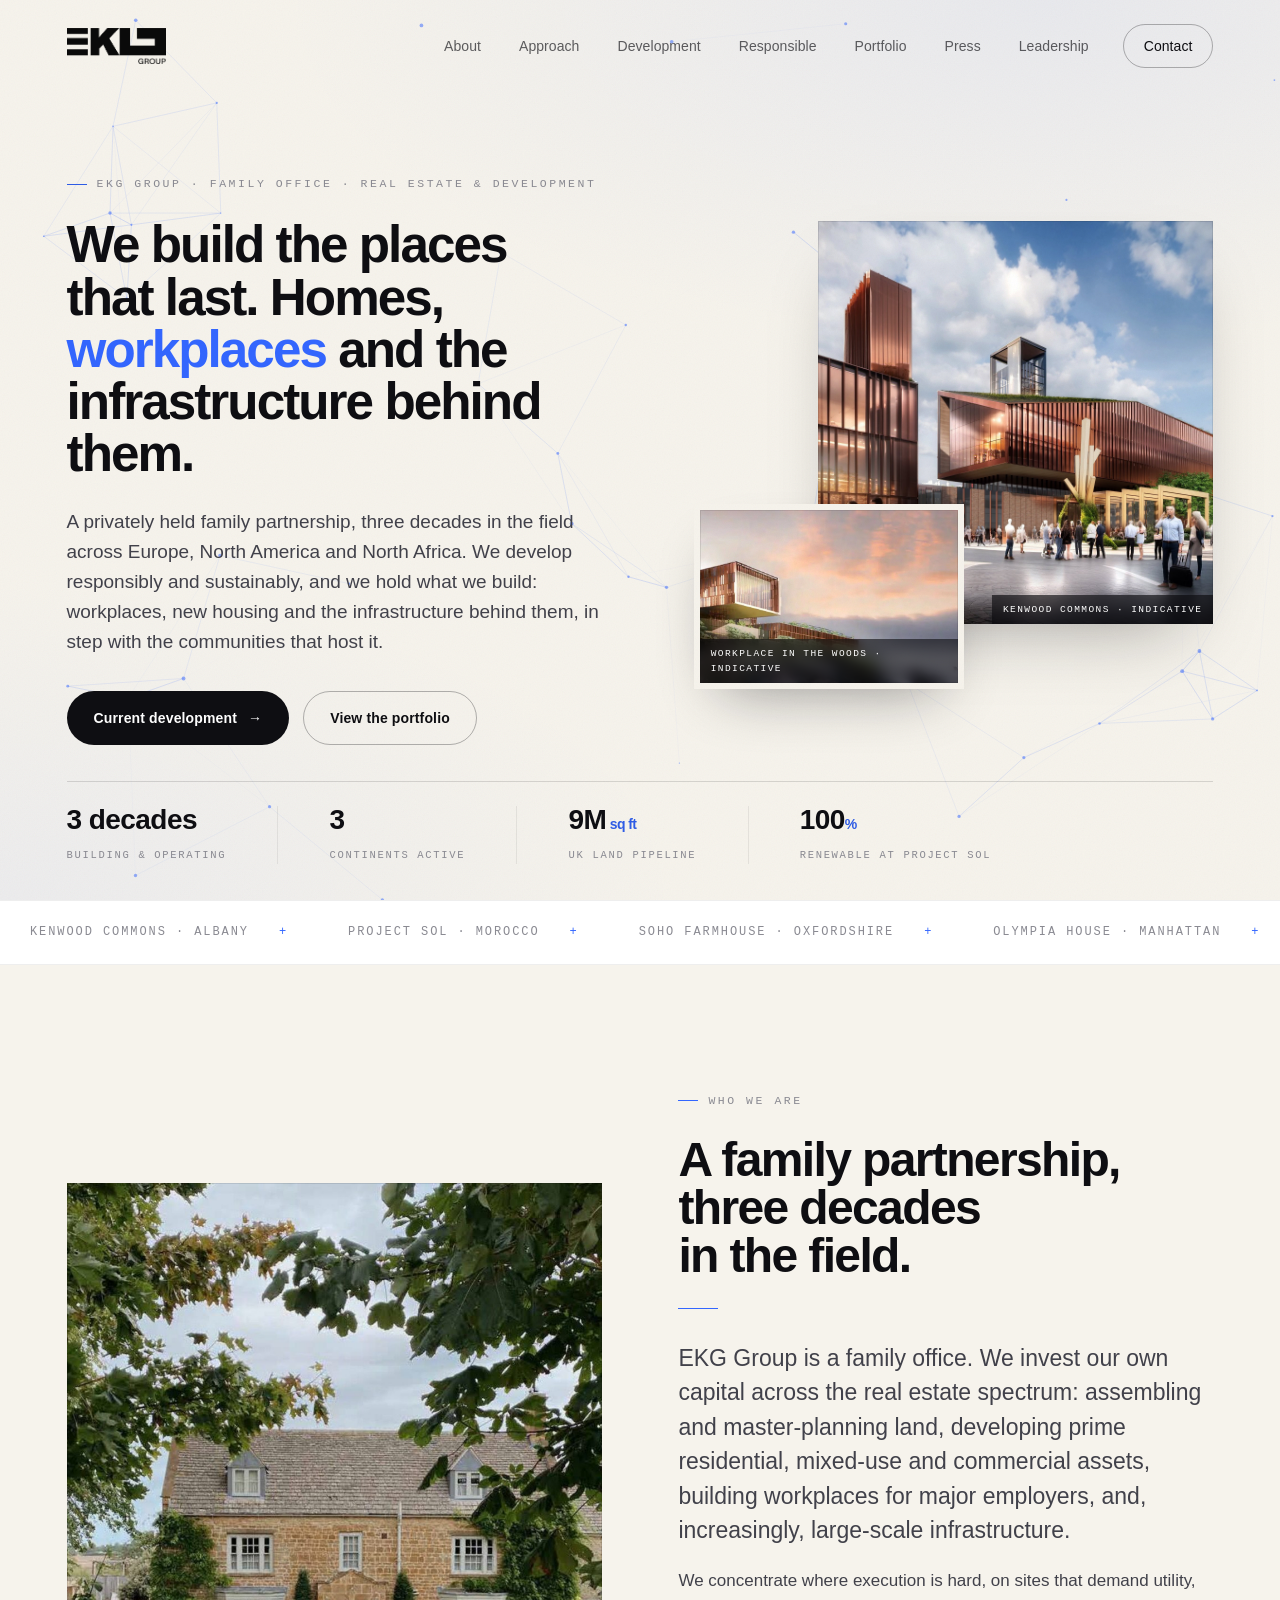
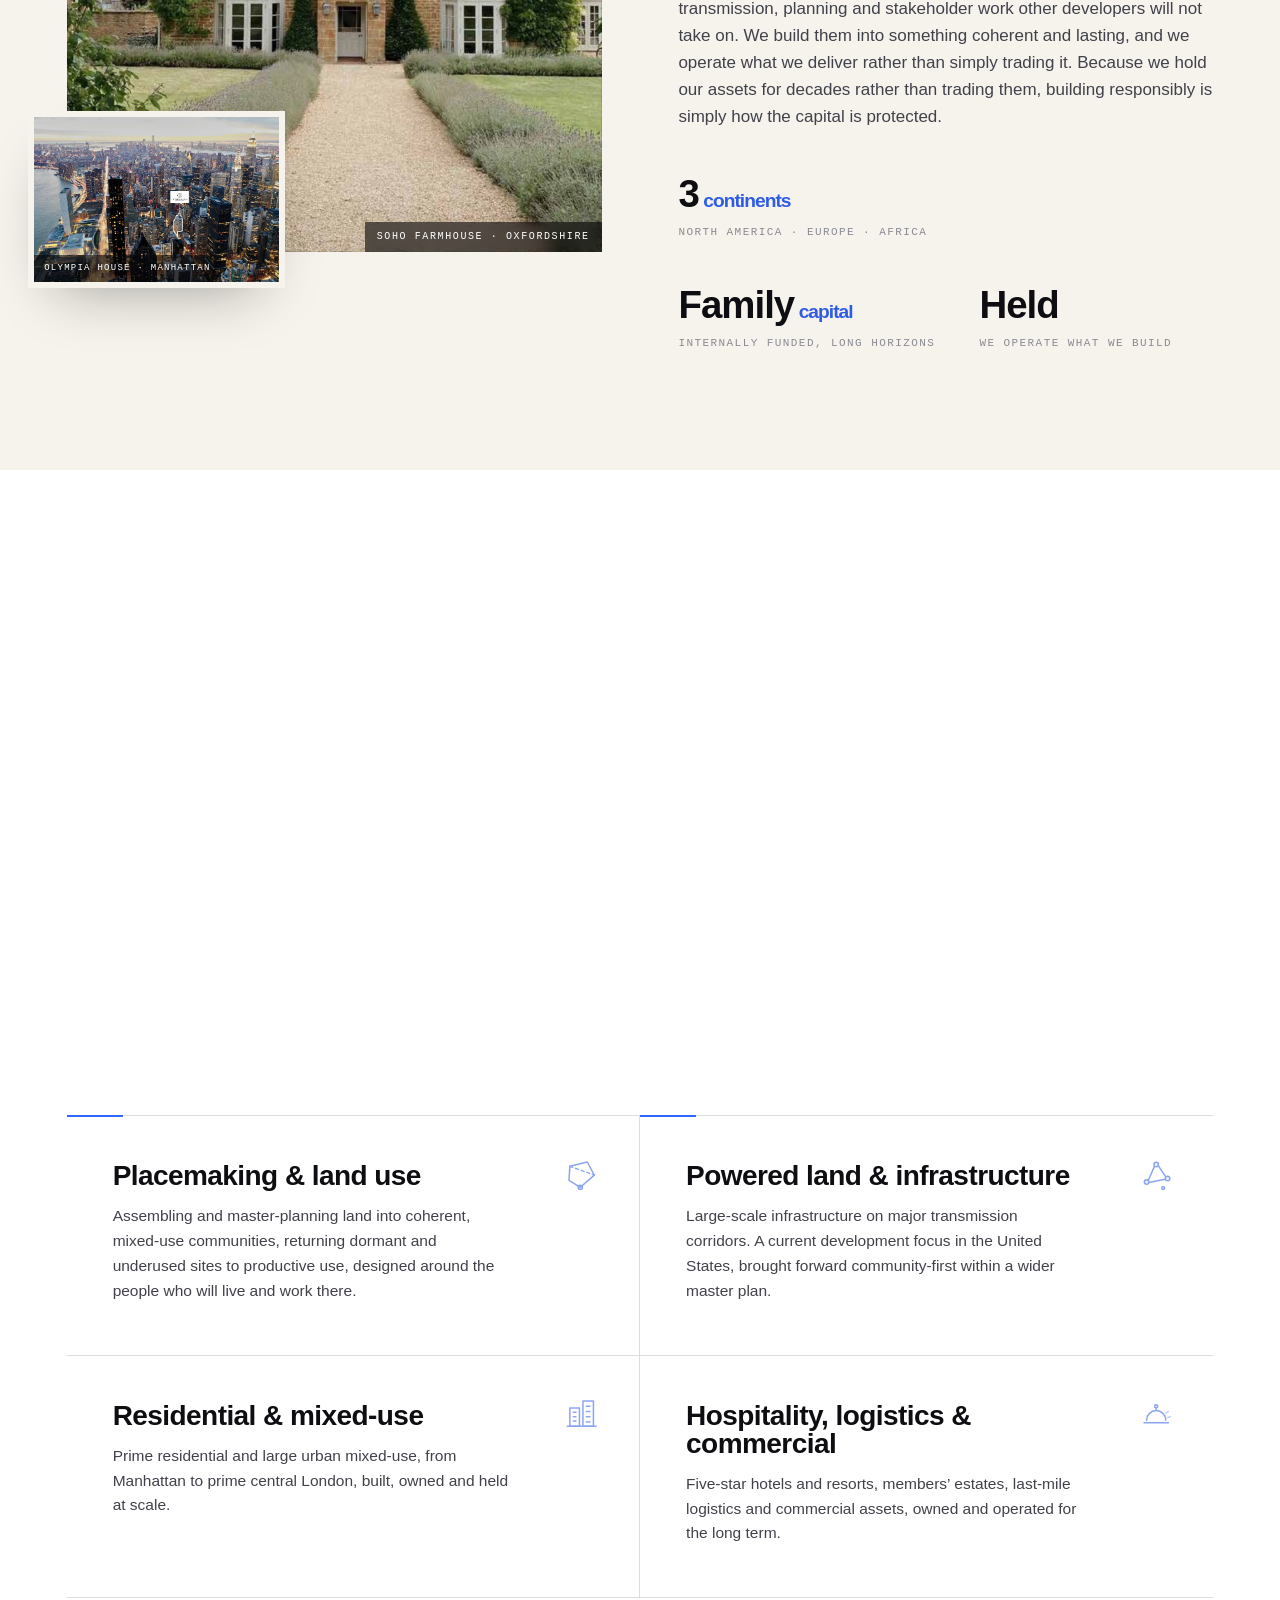
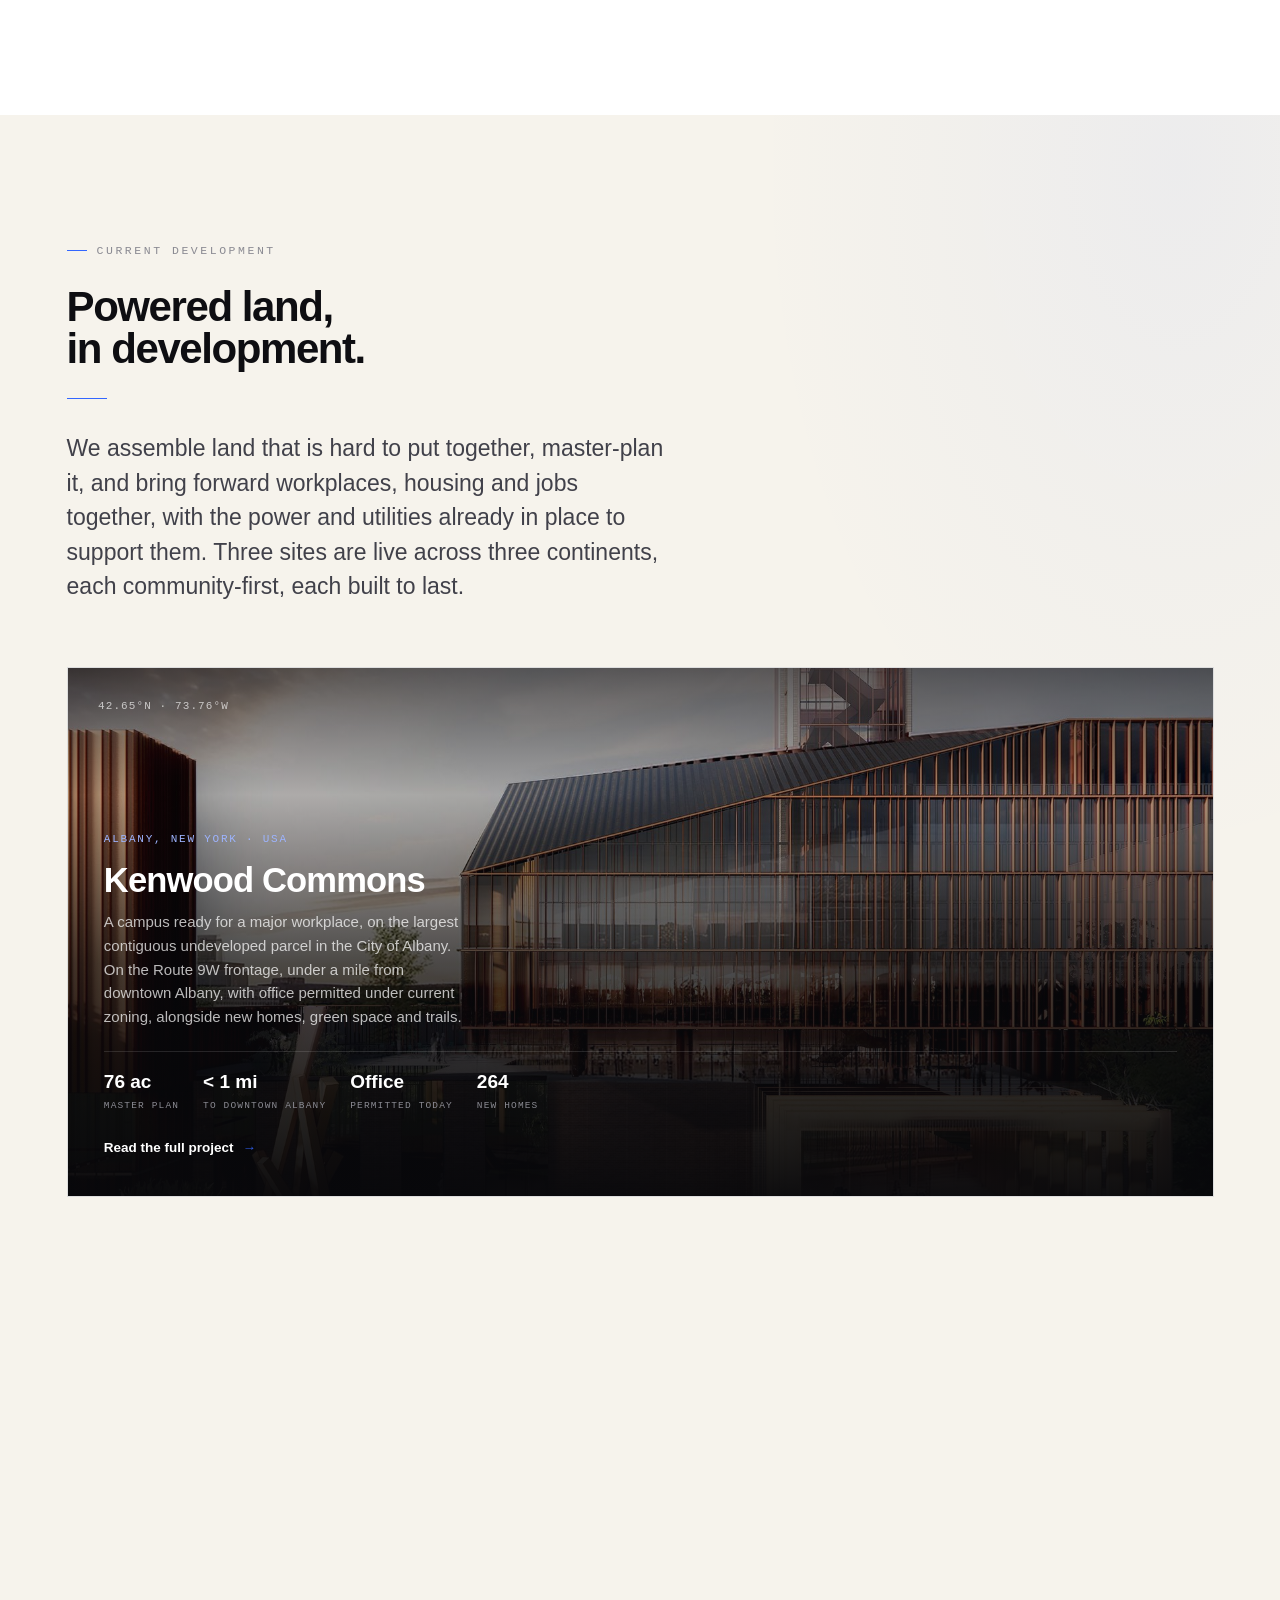
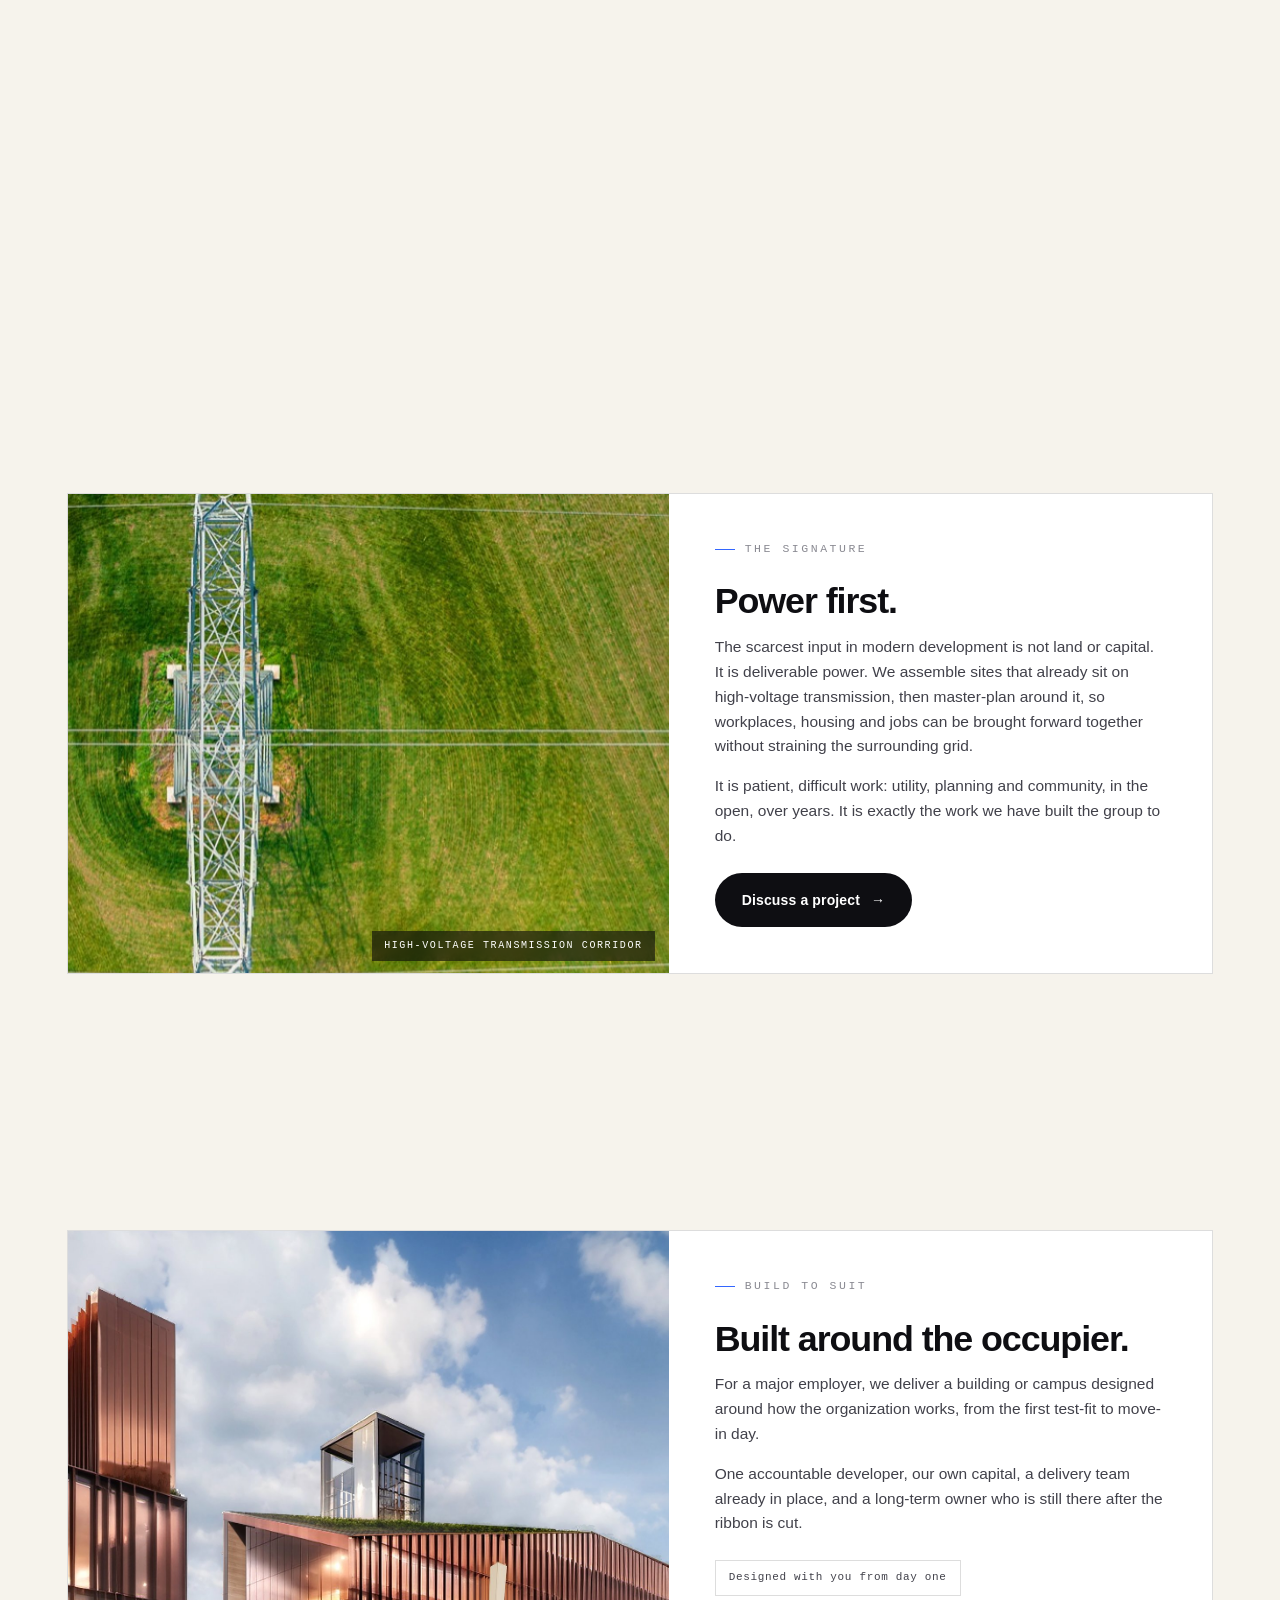
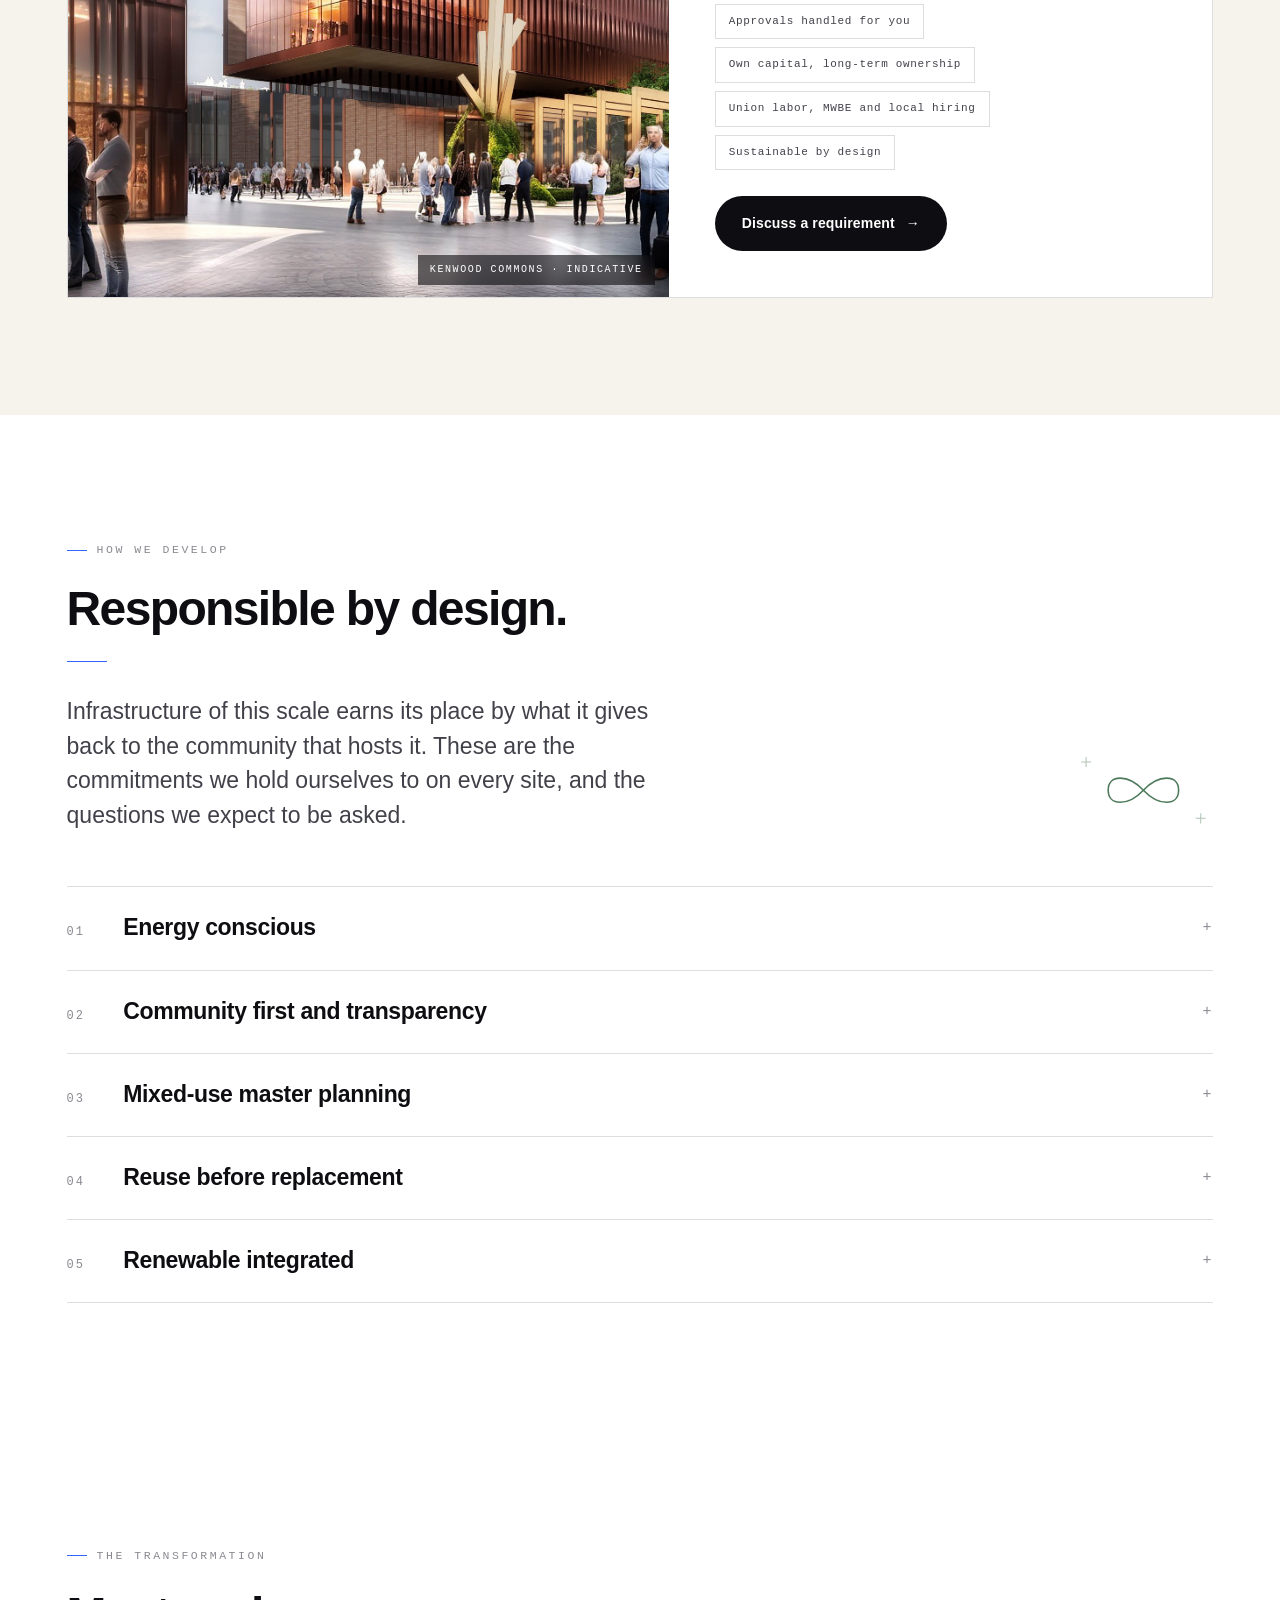
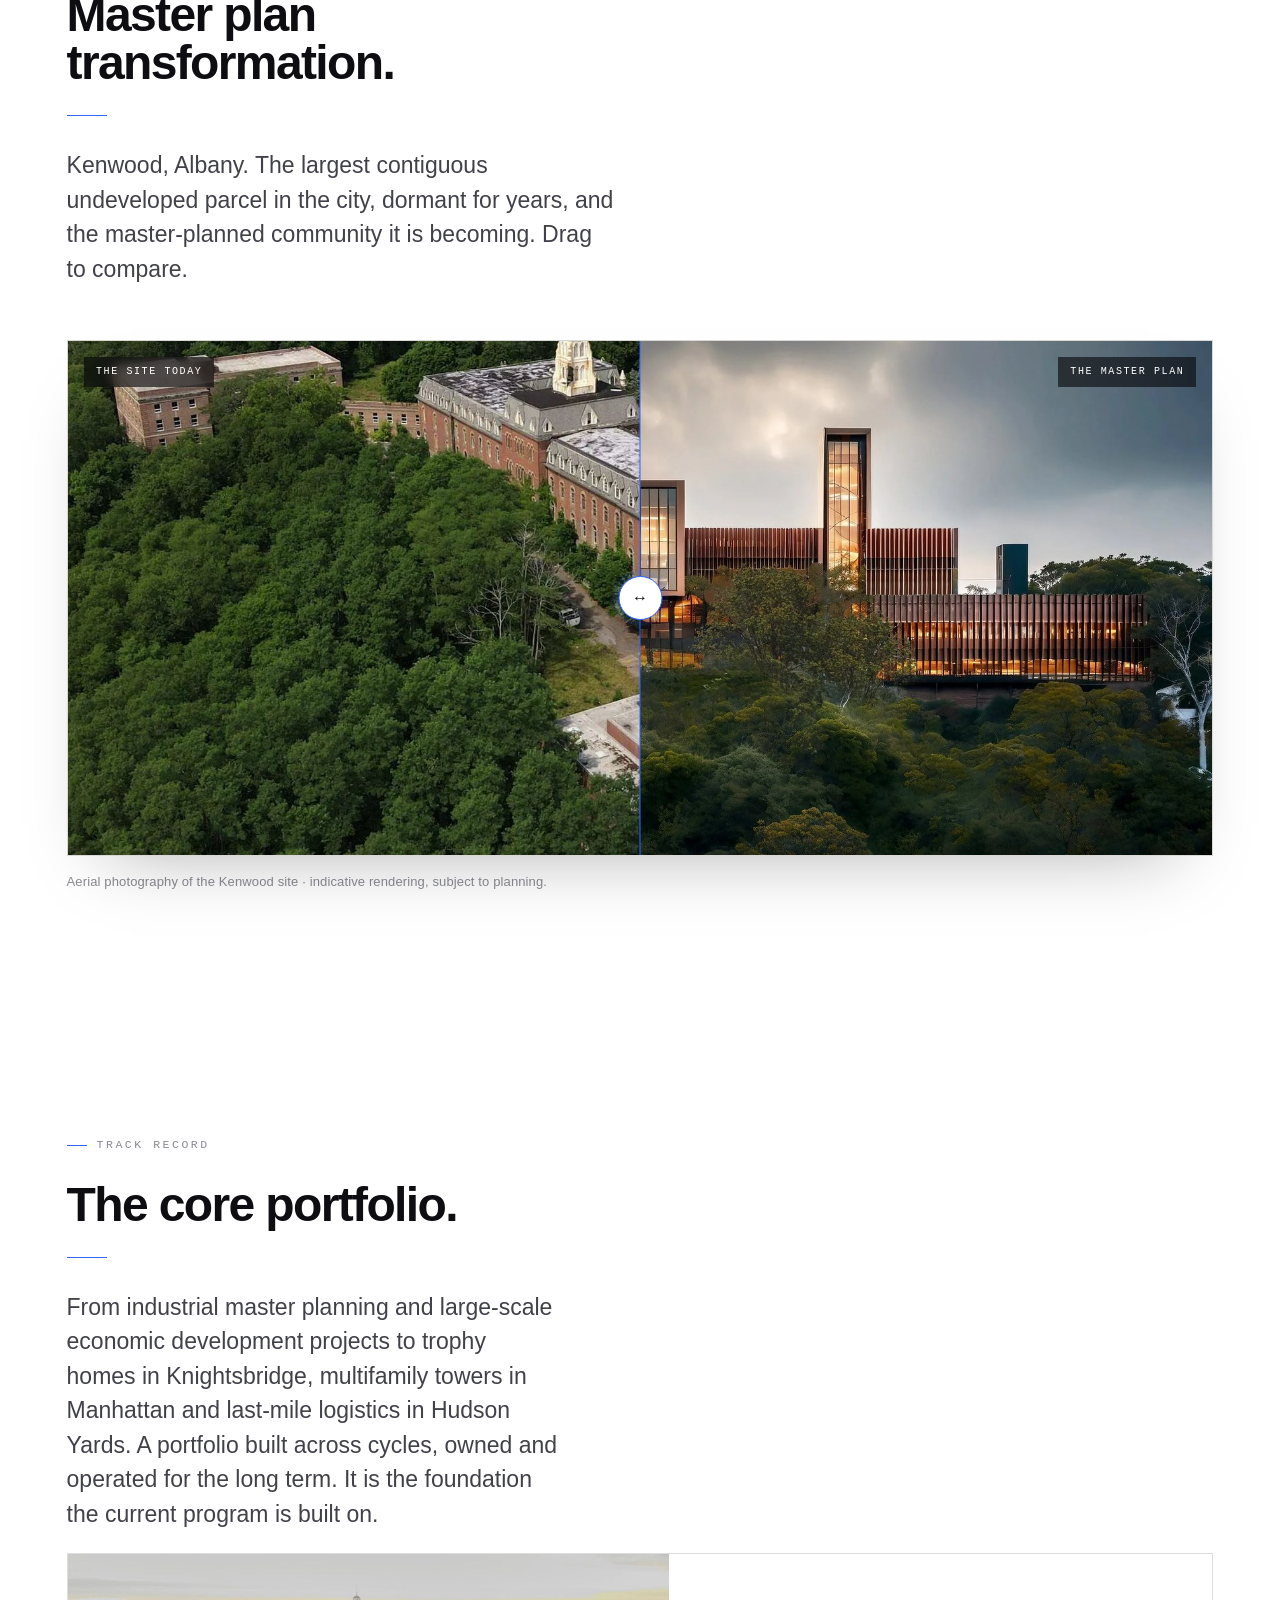
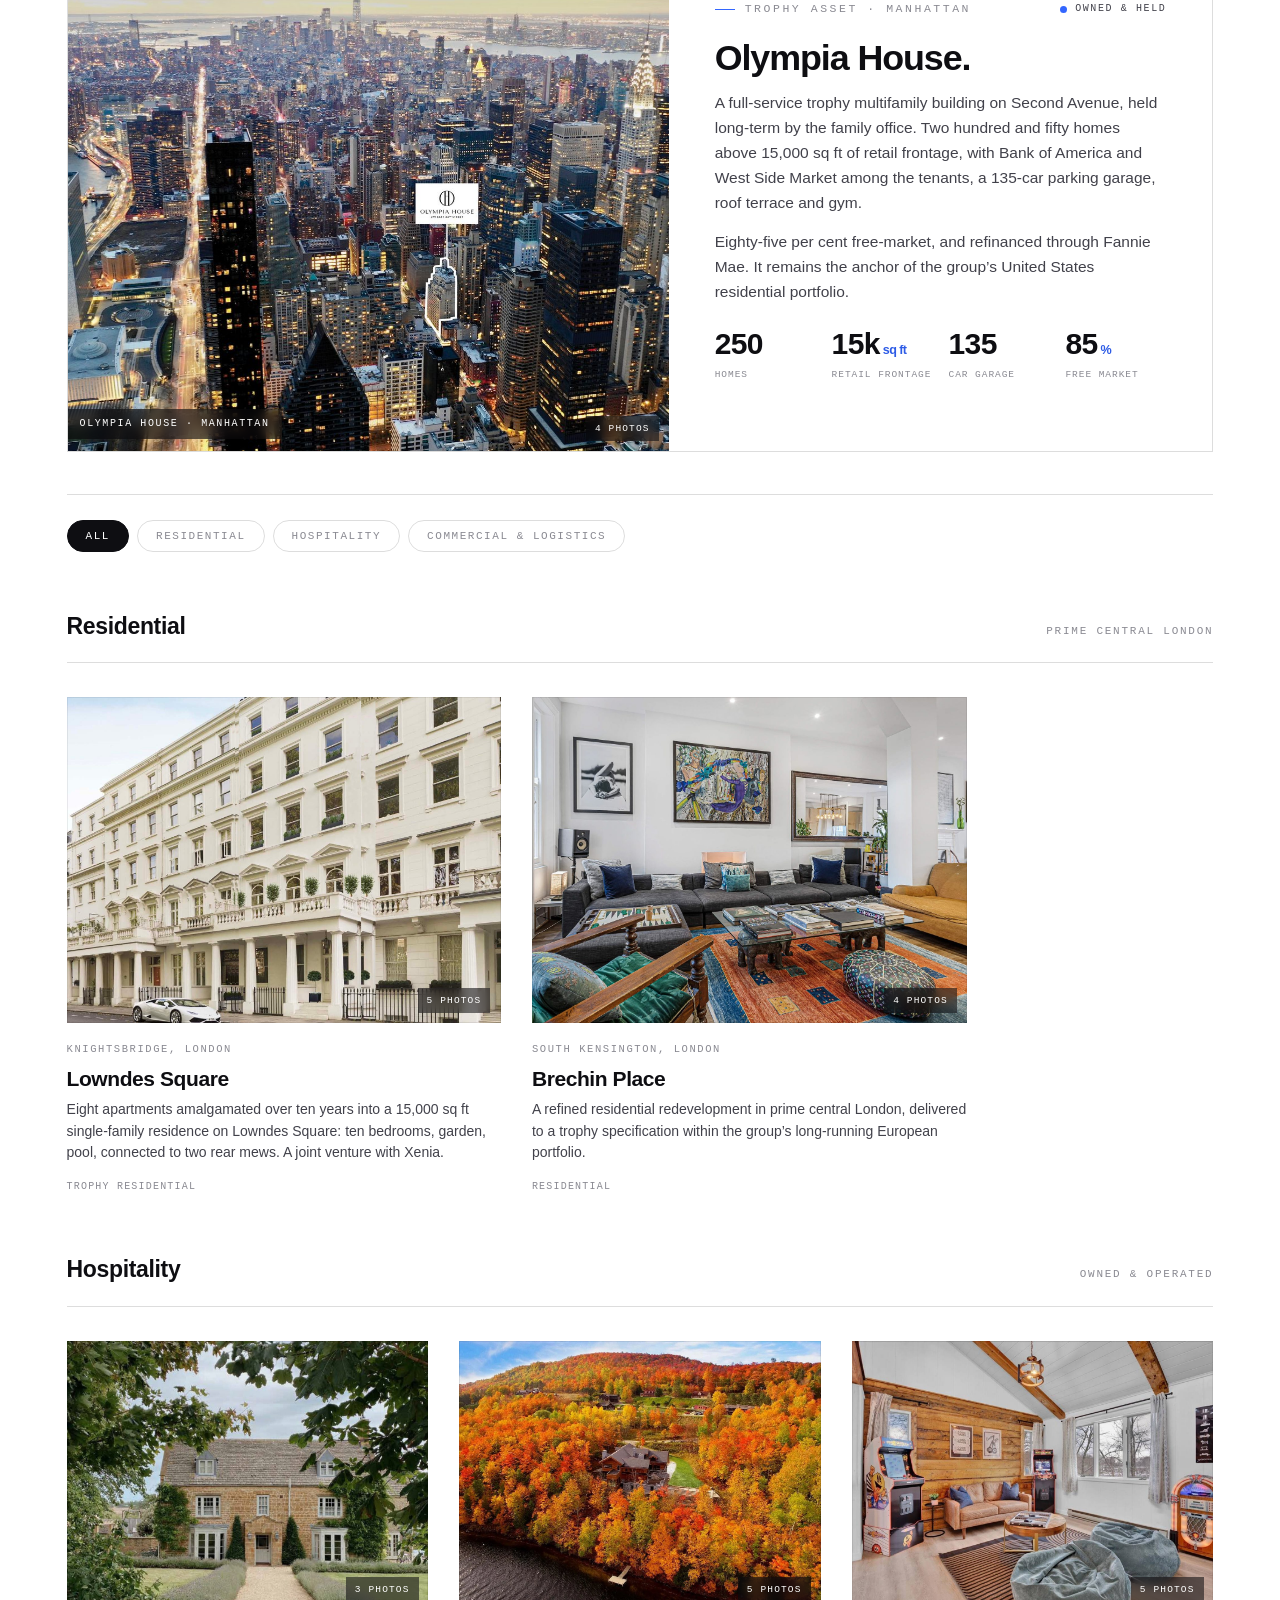
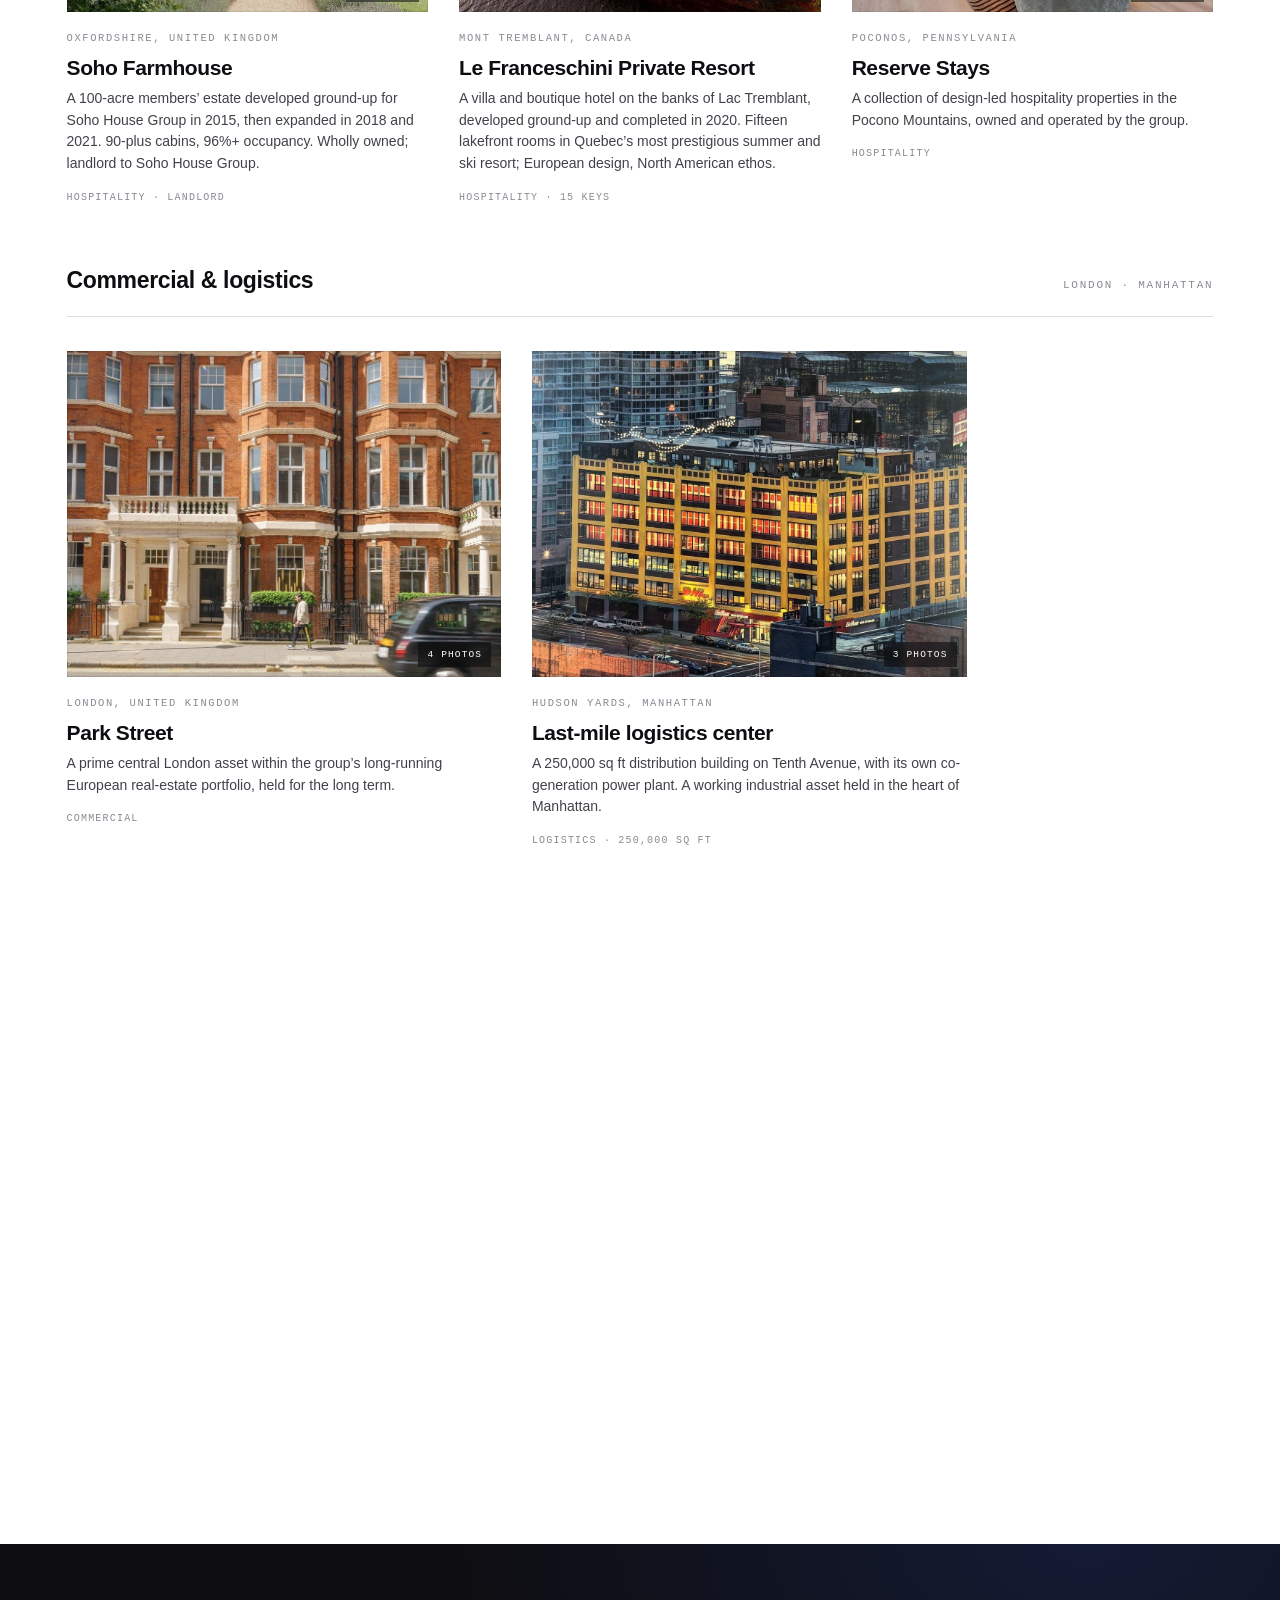
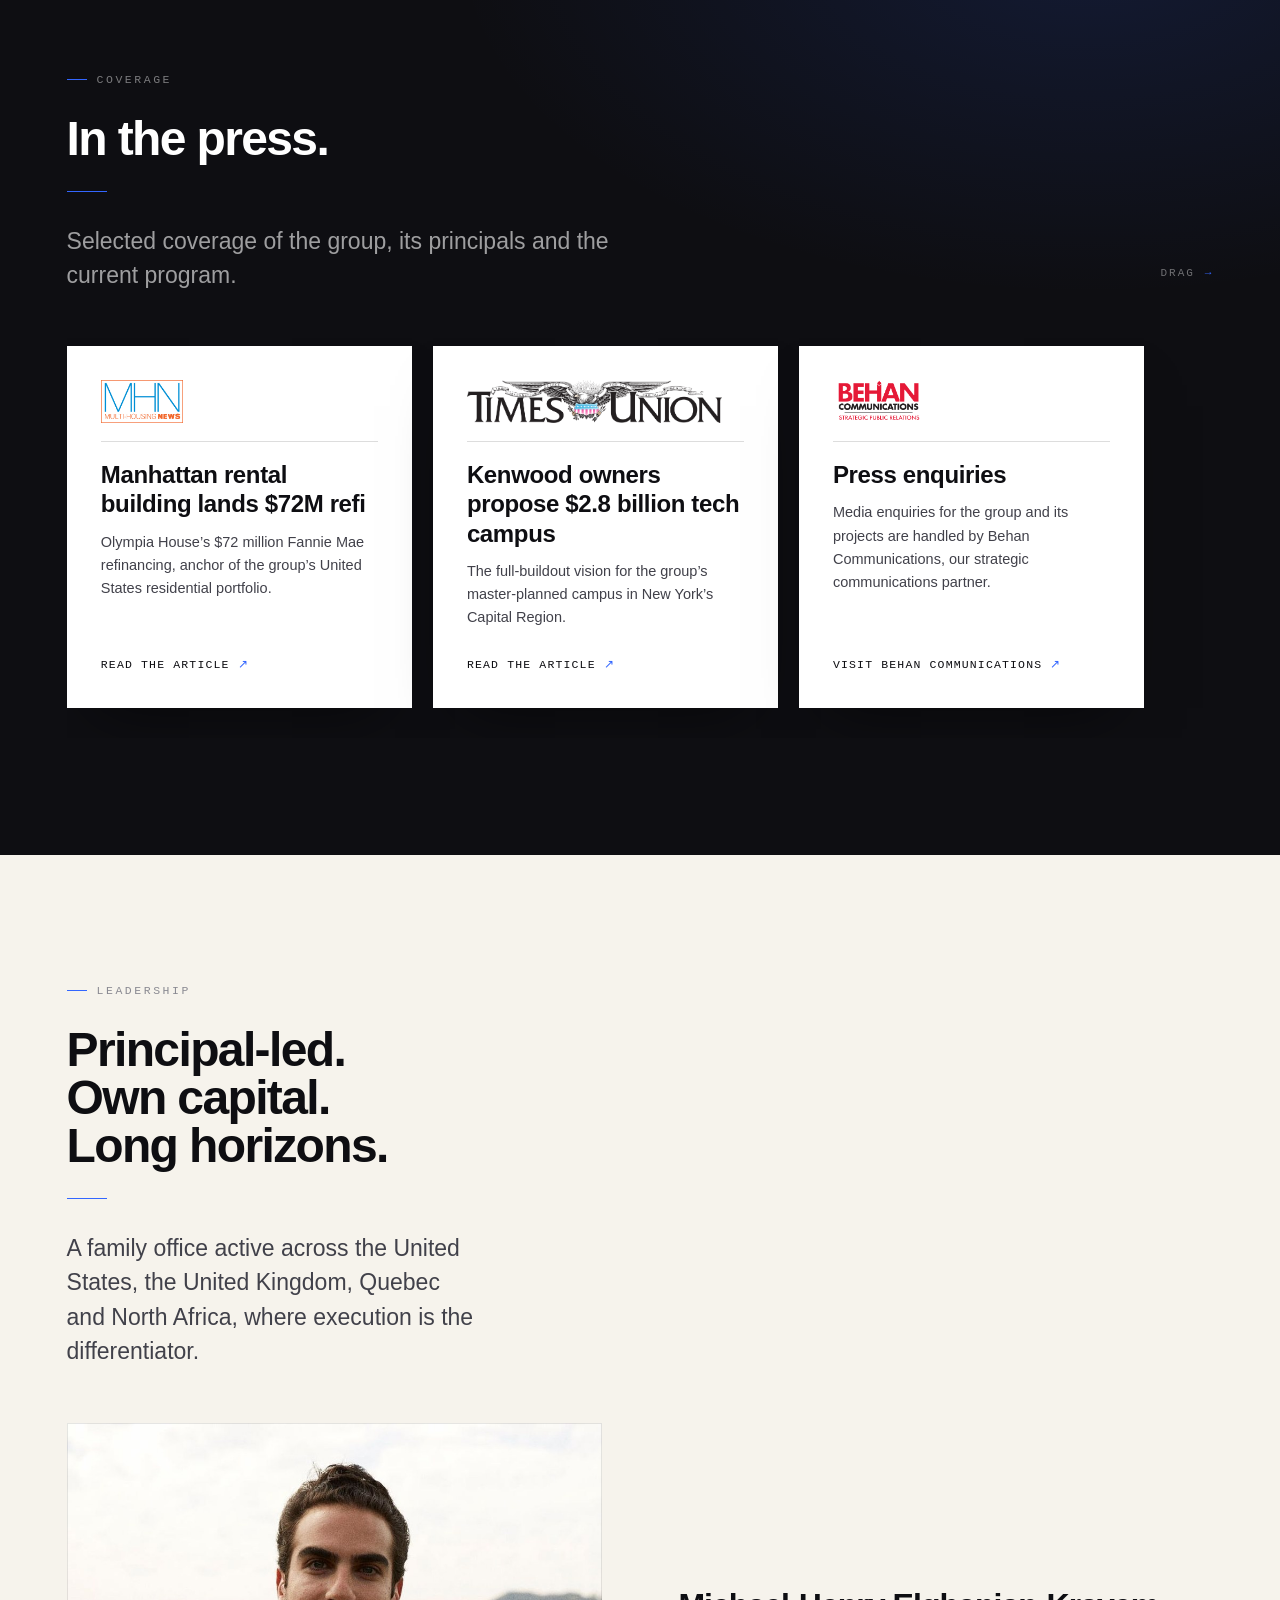
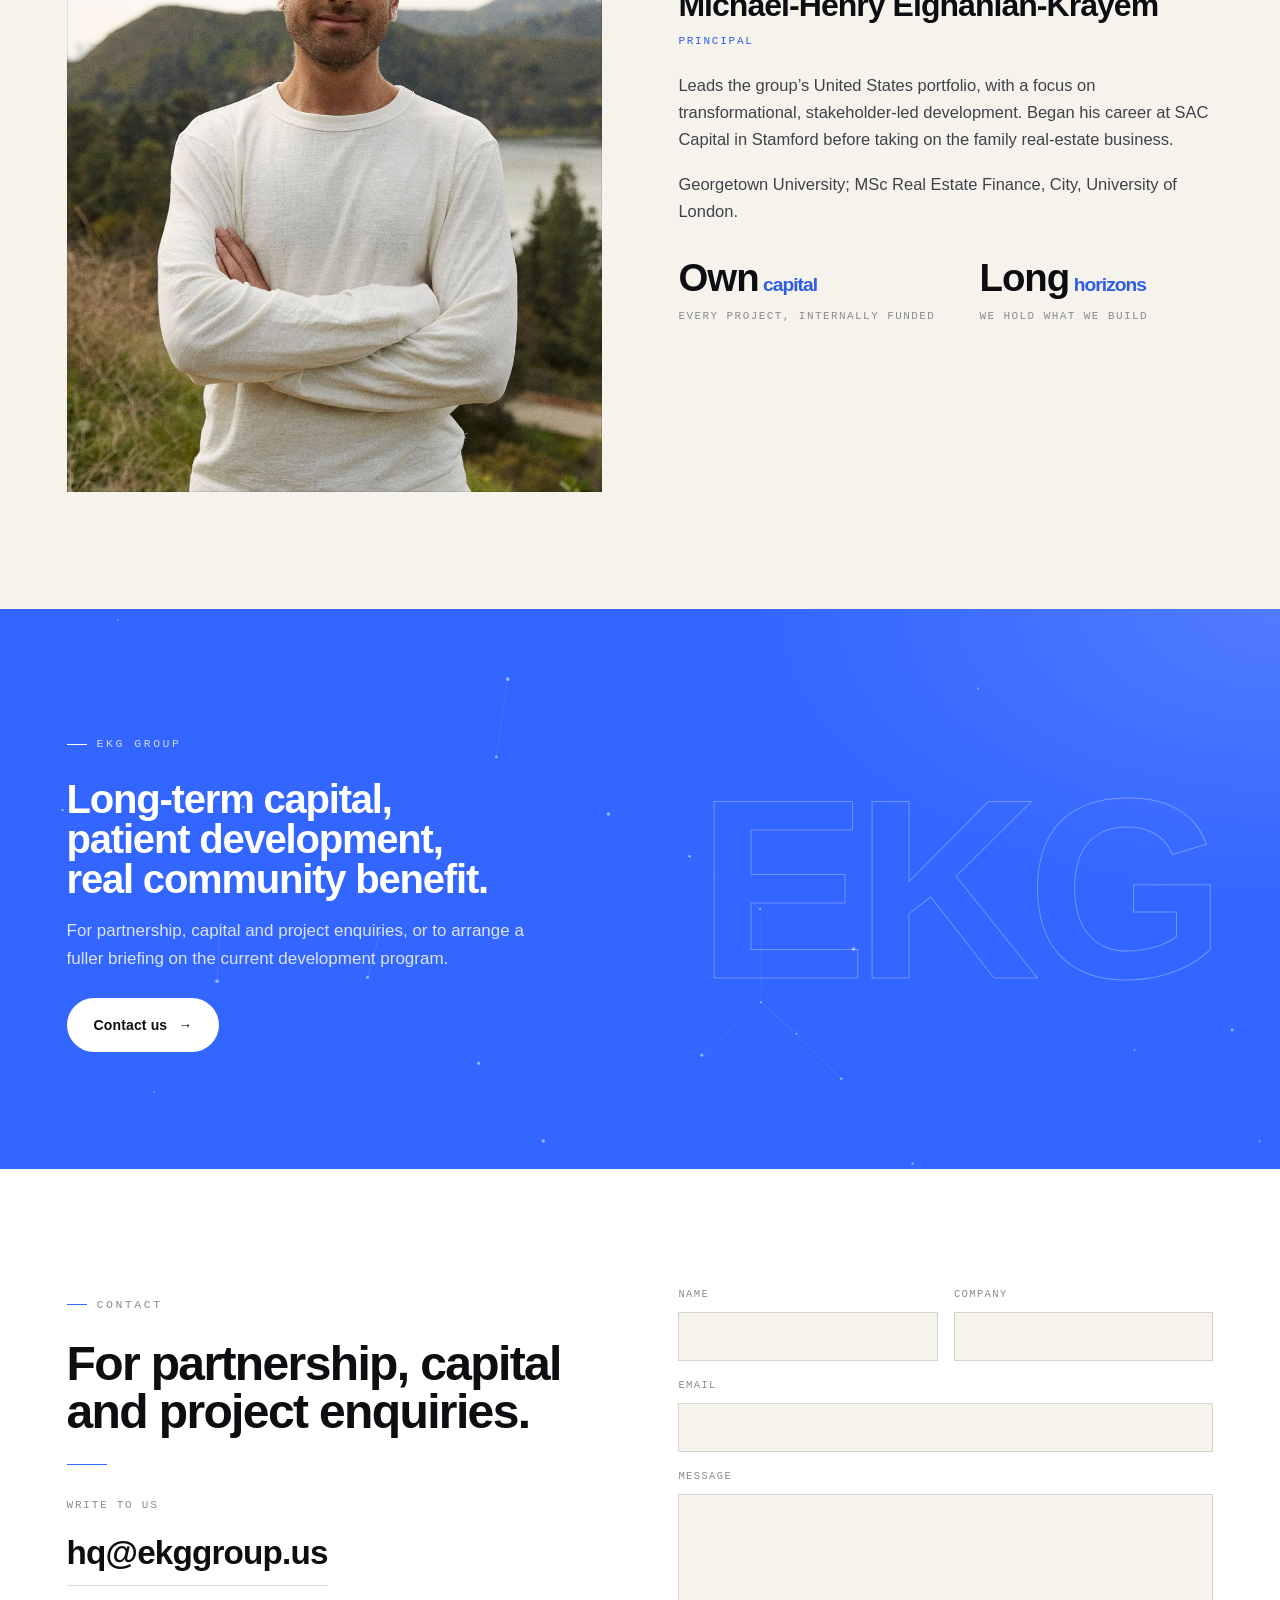
==== commit 9aa9376b: "Portfolio: last-mile logistics card replaces Route 9 tile; Route 9 moves to the ledger Co-Authored-B" ====
--- a/index.html
+++ b/index.html
@@ -338,7 +338,7 @@
         <button class="pf on" data-f="all" aria-pressed="true">All</button>
         <button class="pf" data-f="residential" aria-pressed="false">Residential</button>
         <button class="pf" data-f="hospitality" aria-pressed="false">Hospitality</button>
-        <button class="pf" data-f="commercial" aria-pressed="false">Commercial &amp; retail</button>
+        <button class="pf" data-f="commercial" aria-pressed="false">Commercial &amp; logistics</button>
       </div>
 
     <!-- Residential -->
@@ -362,20 +362,20 @@
 
     <!-- Logistics & commercial -->
     <div class="psector reveal" data-sector="commercial">
-      <div class="shead"><h3>Commercial &amp; retail</h3><span class="ct">London &middot; Canada</span></div>
+      <div class="shead"><h3>Commercial &amp; logistics</h3><span class="ct">London &middot; Manhattan</span></div>
       <div class="pgrid" style="grid-template-columns:repeat(2,1fr);max-width:900px">
                 <article class="pcard" data-gallery="assets/gallery/parkstreet-ext.jpg|assets/gallery/parkstreet-hall.jpg|assets/gallery/parkstreet-library.jpg|assets/gallery/parkstreet-terrace.jpg"><div class="ph"><img src="assets/portfolio/park-street.jpeg" alt="Park Street"></div><div class="meta"><div class="loc">London, United Kingdom</div><h3>Park Street</h3><p>A prime central London asset within the group&rsquo;s long-running European real-estate portfolio, held for the long term.</p><div class="type">Commercial</div></div></article>
-        <article class="pcard" data-gallery="assets/portfolio/route9-stjovite.jpg"><div class="ph"><img src="assets/portfolio/route9-stjovite.jpg" alt="Route 9"></div><div class="meta"><div class="loc">Saint-Jovite, Canada</div><h3>Route 9</h3><p>A retail and resort asset in the Laurentians near Mont Tremblant, part of the group&rsquo;s Canadian holdings.</p><div class="type">Retail</div></div></article>
+        <article class="pcard" data-gallery="assets/gallery/dhl-dusk.jpg|assets/portfolio/dhl-center.jpg|assets/gallery/dhl-street.jpg"><div class="ph"><img src="assets/gallery/dhl-dusk.jpg" alt="Last-mile logistics center, Hudson Yards, Manhattan, at dusk"></div><div class="meta"><div class="loc">Hudson Yards, Manhattan</div><h3>Last-mile logistics center</h3><p>A 250,000 sq ft distribution building on Tenth Avenue, with its own co-generation power plant. A working industrial asset held in the heart of Manhattan.</p><div class="type">Logistics &middot; 250,000 sq ft</div></div></article>
       </div>
     </div>
 
     <!-- ledger -->
     <div class="ledger reveal">
       <div class="lhead">Also in the partner portfolio</div>
-      <div class="lrow"><span class="lic" aria-hidden="true"><svg viewBox="0 0 22 22" fill="none"><rect x="4" y="8" width="14" height="10"/><path d="M4 8 L8 4 H18 L14 8 M18 4 V14 L14 18 M11 8 v10" stroke-opacity=".55"/></svg></span><div class="nm">Last-mile Manhattan logistics center</div><div class="lc">Hudson Yards, Manhattan</div><div class="ty">Logistics &middot; 250,000 sq ft</div></div>
-      <div class="lrow"><span class="lic" aria-hidden="true"><svg viewBox="0 0 22 22" fill="none"><path d="M4 11 L11 4.5 L18 11"/><path d="M6 9.5 V18 H16 V9.5"/><path d="M10 18 v-4.5 h2.5 V18"/></svg></span><div class="nm">Kingwood</div><div class="lc">Knightsbridge, London</div><div class="ty">Residential &middot; sold 2018</div></div>
+            <div class="lrow"><span class="lic" aria-hidden="true"><svg viewBox="0 0 22 22" fill="none"><path d="M4 11 L11 4.5 L18 11"/><path d="M6 9.5 V18 H16 V9.5"/><path d="M10 18 v-4.5 h2.5 V18"/></svg></span><div class="nm">Kingwood</div><div class="lc">Knightsbridge, London</div><div class="ty">Residential &middot; sold 2018</div></div>
       <div class="lrow"><span class="lic" aria-hidden="true"><svg viewBox="0 0 22 22" fill="none"><path d="M4 11 L11 4.5 L18 11"/><path d="M6 9.5 V18 H16 V9.5"/><path d="M10 18 v-4.5 h2.5 V18"/></svg></span><div class="nm">Knights House</div><div class="lc">Knightsbridge, London</div><div class="ty">Residential &middot; sold 2016</div></div>
       <div class="lrow"><span class="lic" aria-hidden="true"><svg viewBox="0 0 22 22" fill="none"><path d="M3 17 V7"/><path d="M3 13 H19 V17"/><path d="M3 17 h16"/><path d="M5 13 v-2.4 a1.6 1.6 0 0 1 1.6 -1.6 h2 a1.6 1.6 0 0 1 1.6 1.6 V13"/><path d="M12 13 V11 h7 v2" stroke-opacity=".55"/></svg></span><div class="nm">Mollie&rsquo;s Motel &amp; Diner</div><div class="lc">Nationwide, United Kingdom</div><div class="ty">Hospitality &middot; operating</div></div>
+      <div class="lrow"><span class="lic" aria-hidden="true"><svg viewBox="0 0 22 22" fill="none"><path d="M11 3 L15.5 9.5 H13.5 L17.5 15 H4.5 L8.5 9.5 H6.5 Z"/><path d="M11 15 v4"/><path d="M7 19 h8" stroke-opacity=".55"/></svg></span><div class="nm">Route 9</div><div class="lc">Saint-Jovite, Canada</div><div class="ty">Retail &amp; resort</div></div>
       <div class="lrow"><span class="lic" aria-hidden="true"><svg viewBox="0 0 22 22" fill="none"><path d="M11 3 L15.5 9.5 H13.5 L17.5 15 H4.5 L8.5 9.5 H6.5 Z"/><path d="M11 15 v4"/><path d="M7 19 h8" stroke-opacity=".55"/></svg></span><div class="nm">Center Parcs Moselle</div><div class="lc">Moselle, France</div><div class="ty">Hospitality &middot; 435 acres</div></div>
       <div class="lrow"><span class="lic" aria-hidden="true"><svg viewBox="0 0 22 22" fill="none"><path d="M5 14 a6 6 0 0 1 12 0"/><path d="M3.5 16 h15"/><path d="M11 8 v-1.6"/><circle cx="11" cy="5" r="1"/></svg></span><div class="nm">Sofitel Brussels Europe</div><div class="lc">Brussels, Belgium</div><div class="ty">Hospitality &middot; 149 keys</div></div>
     </div>
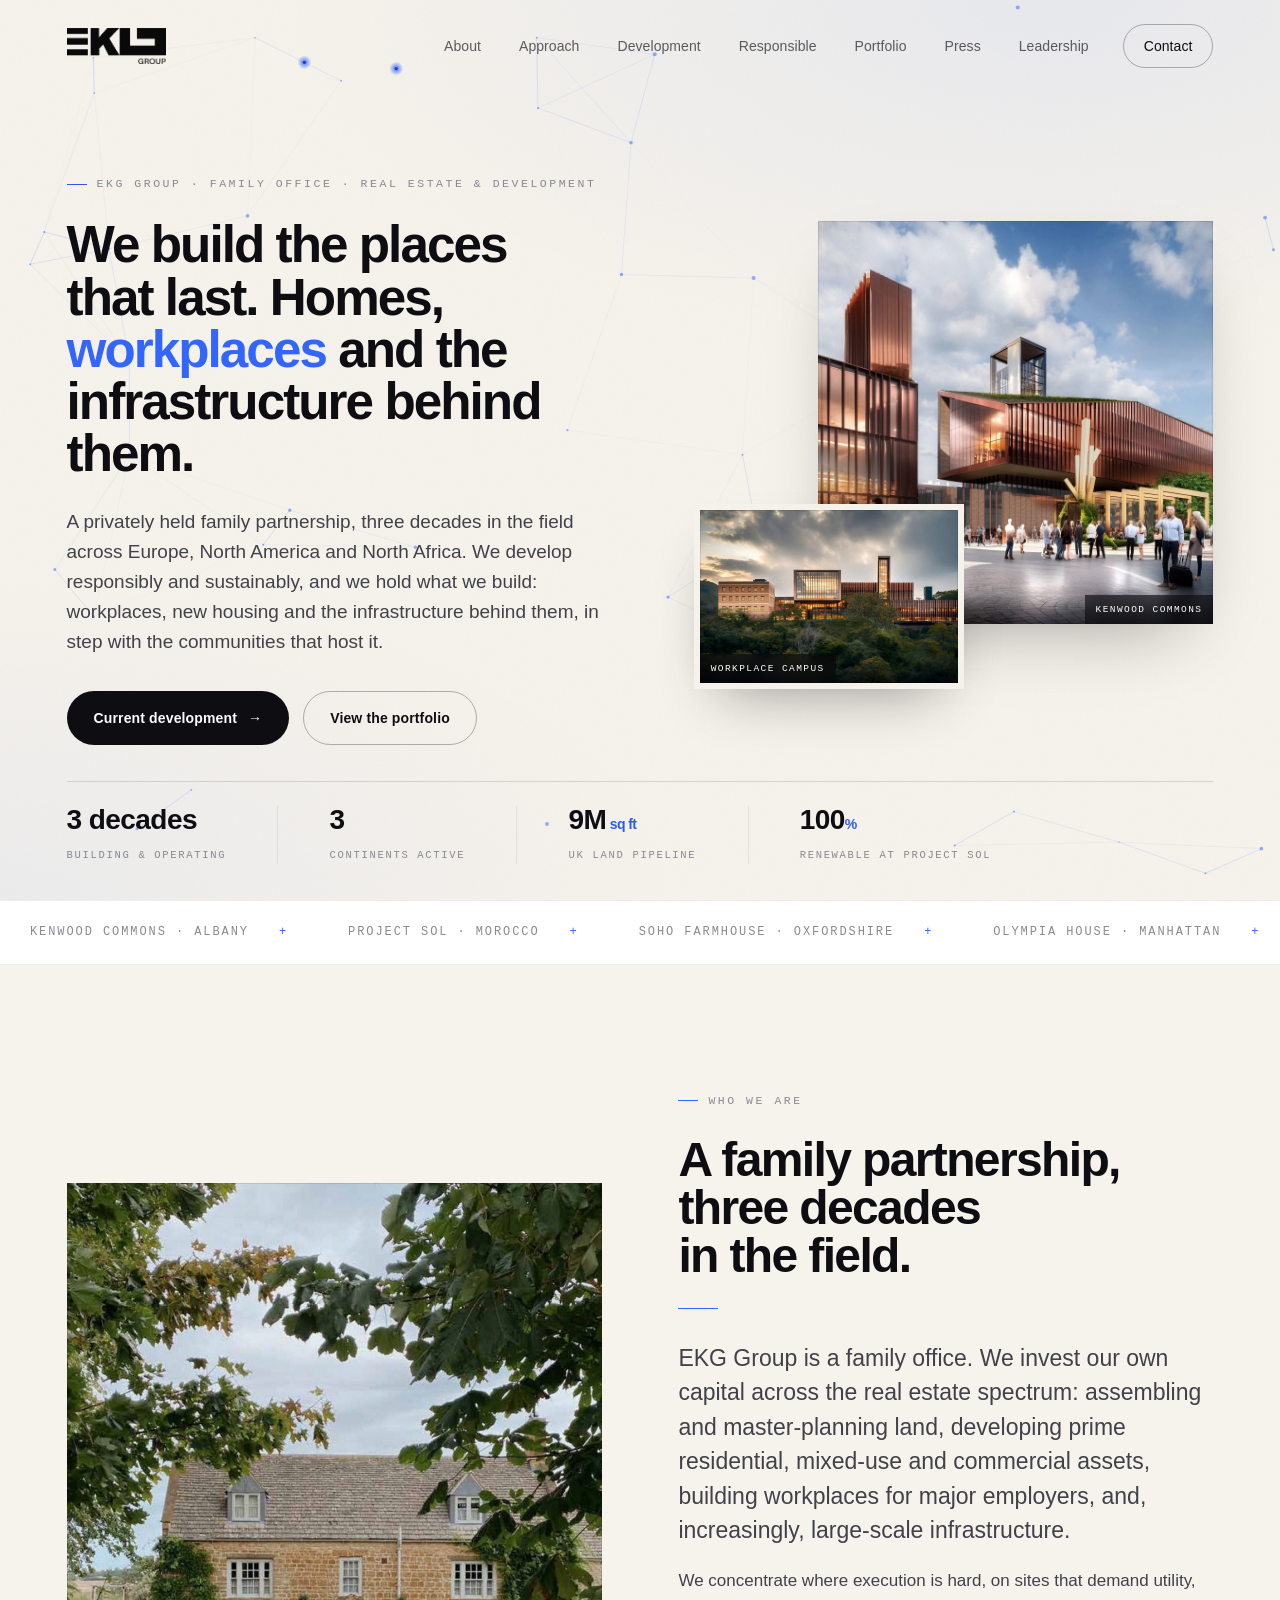
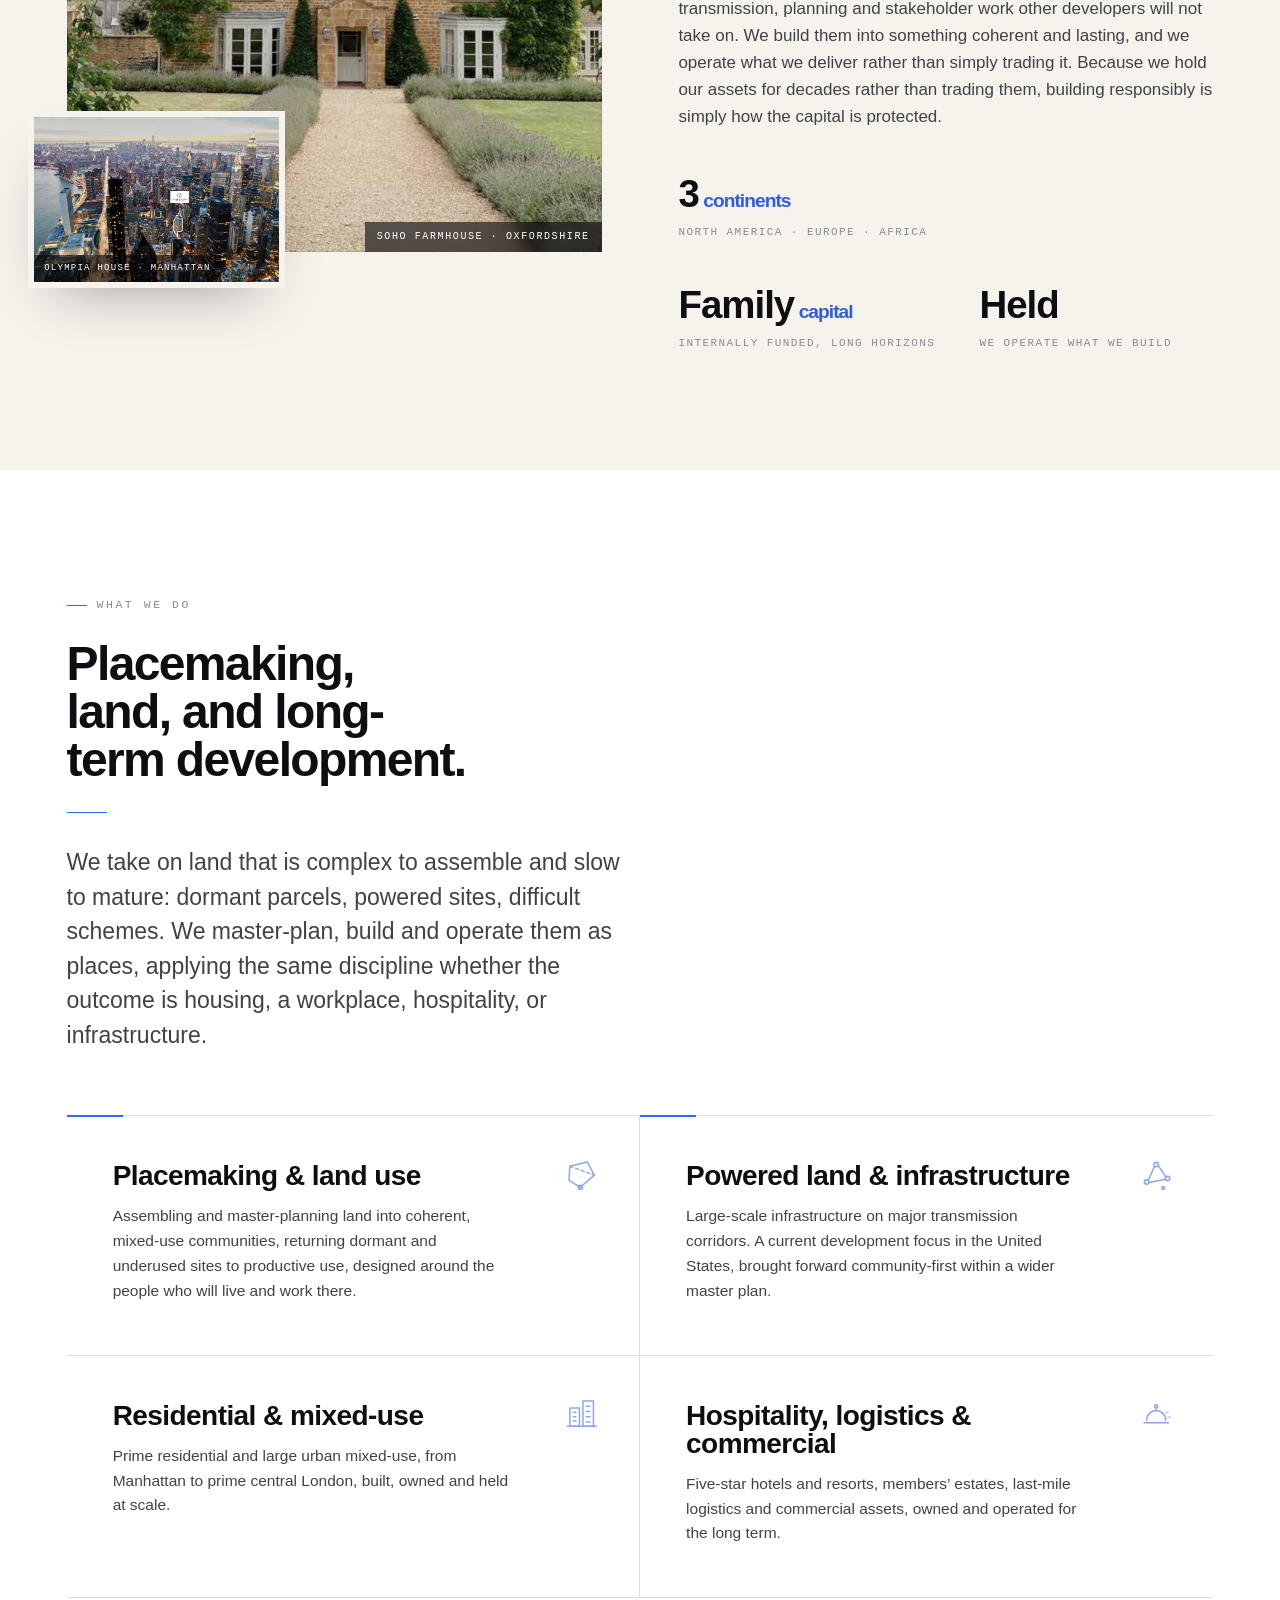
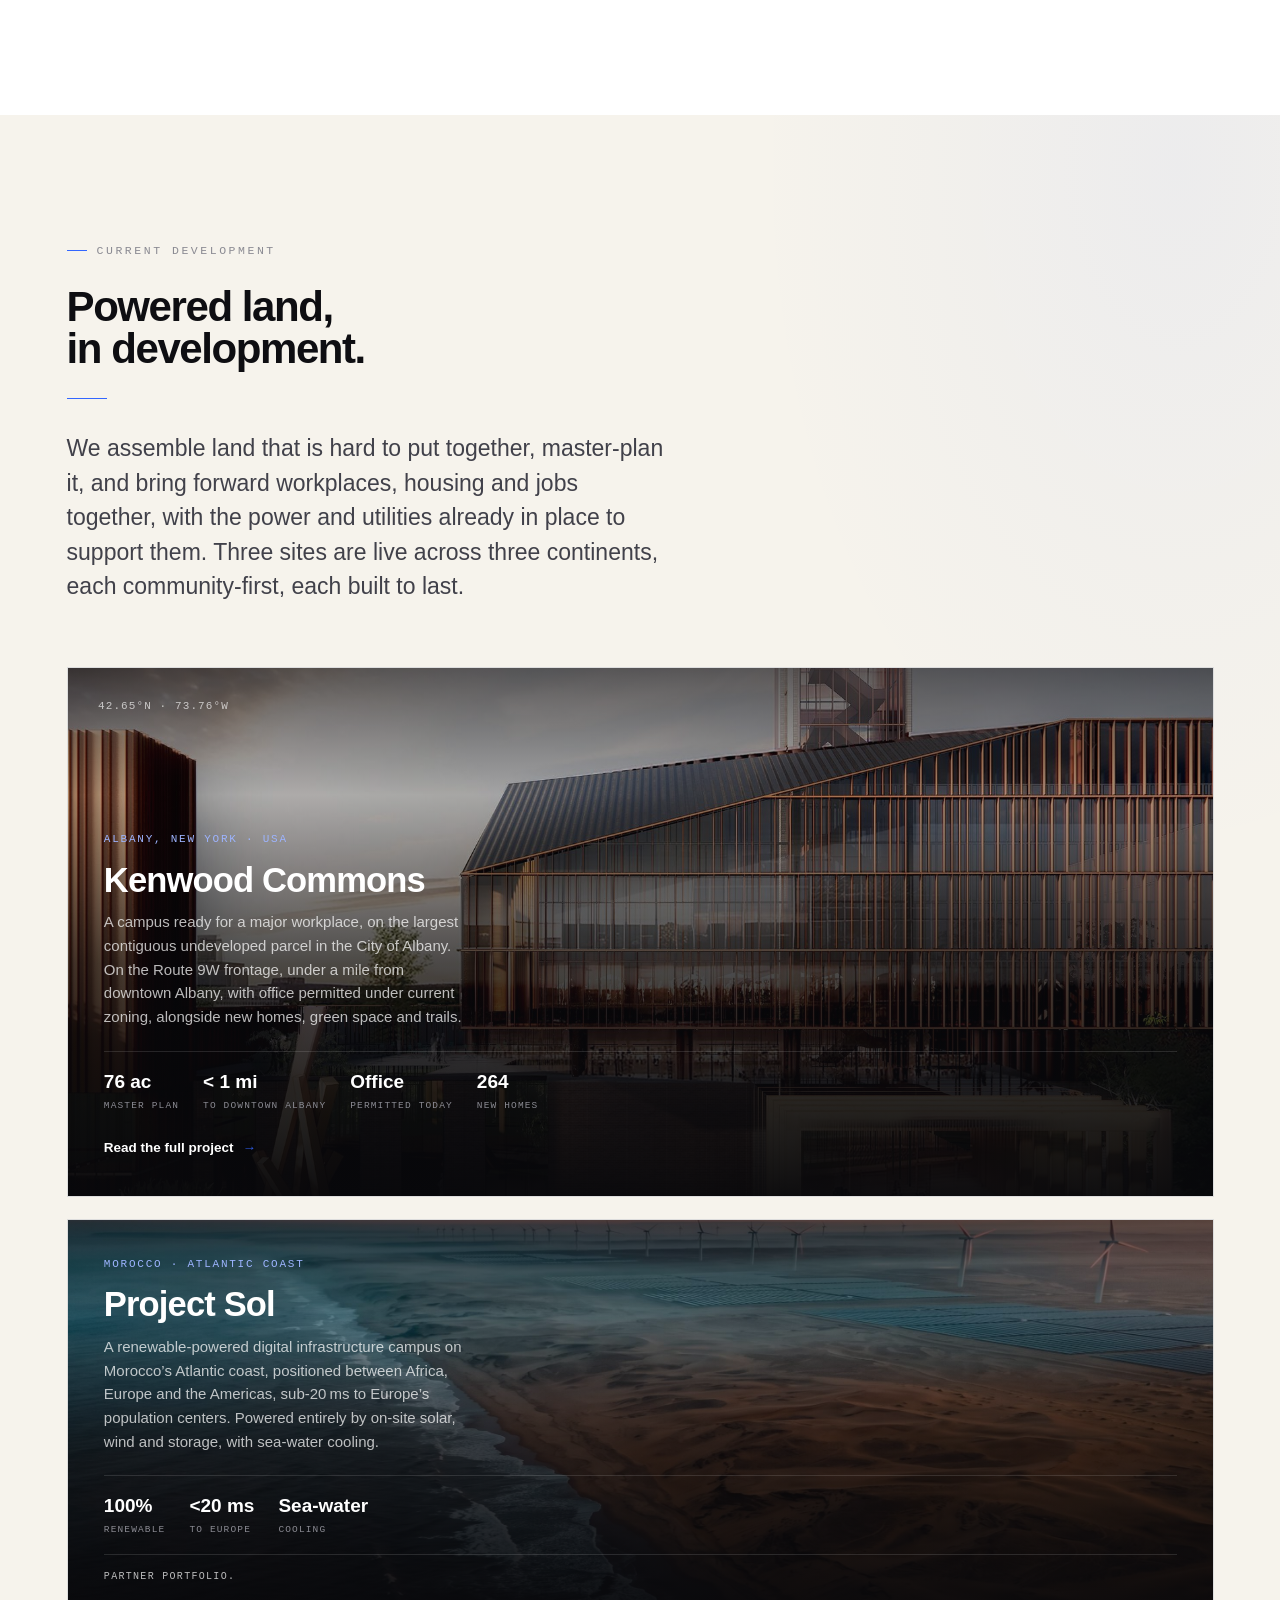
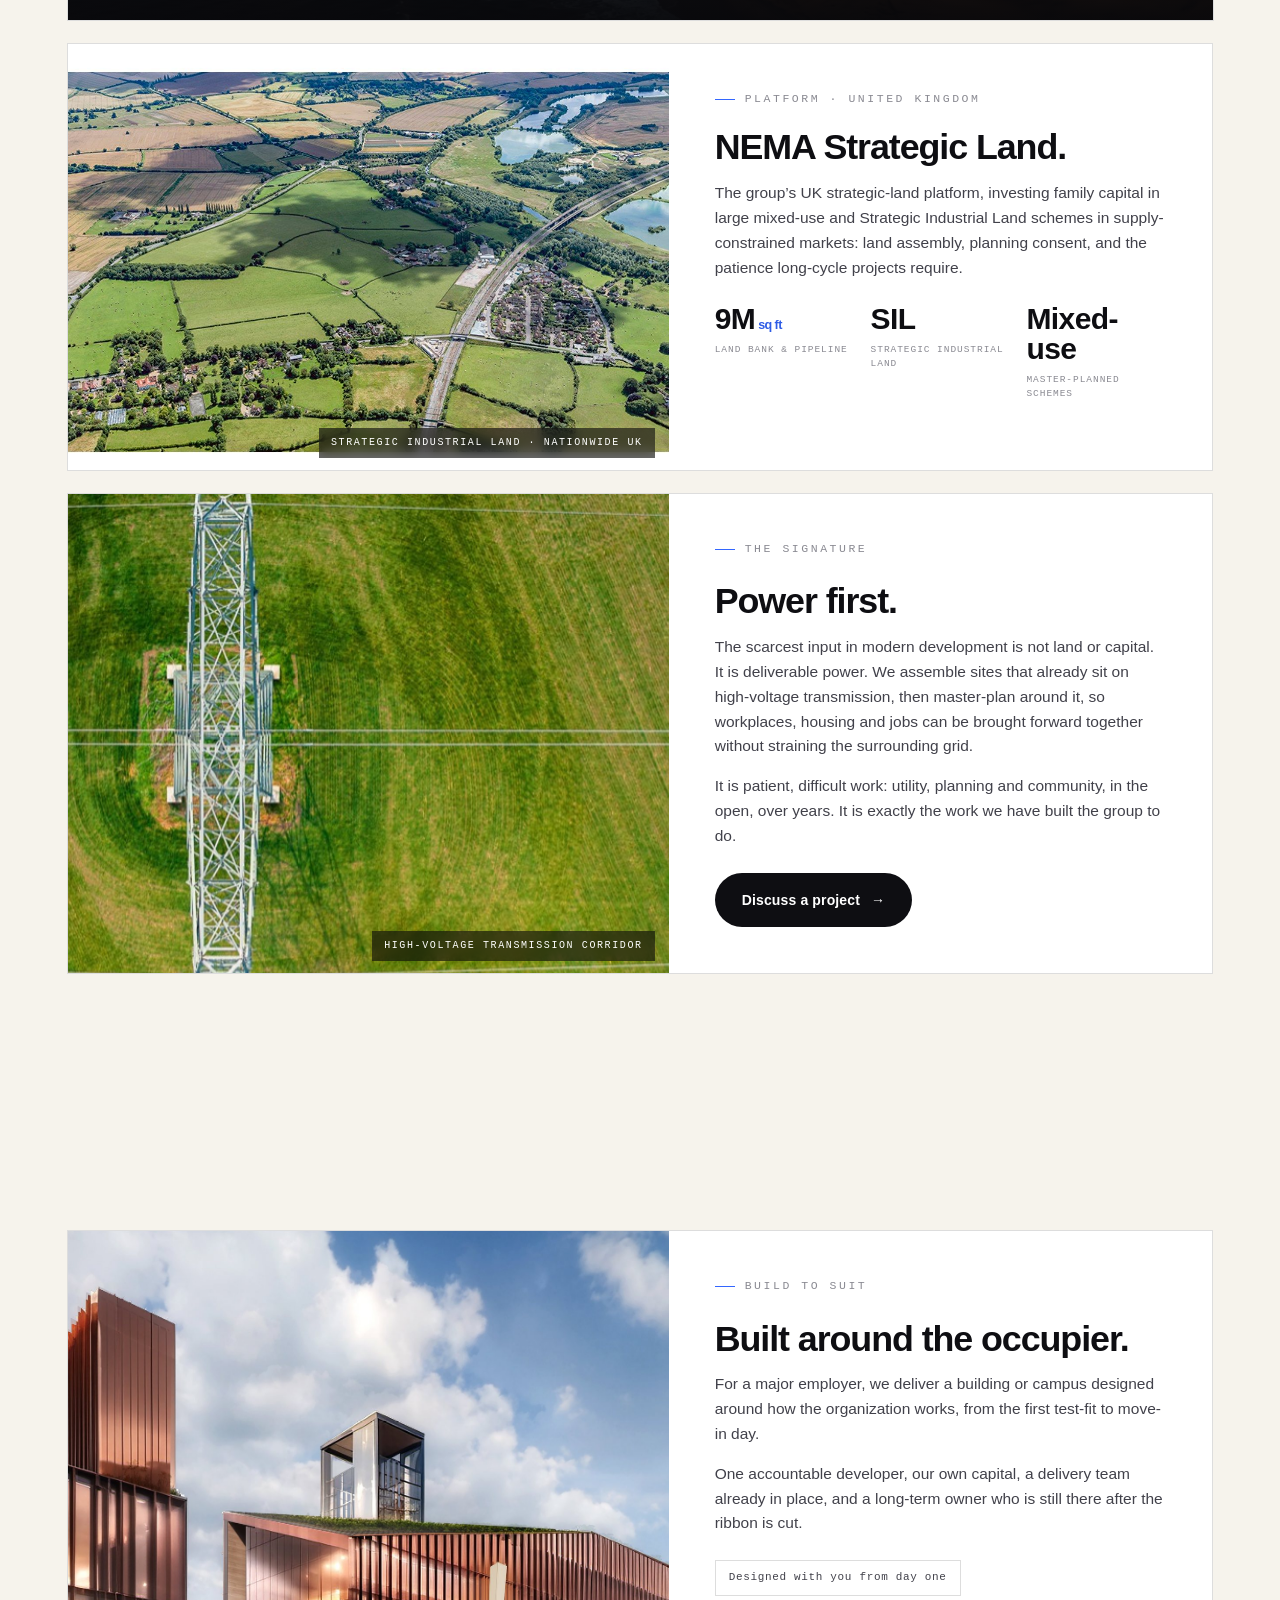
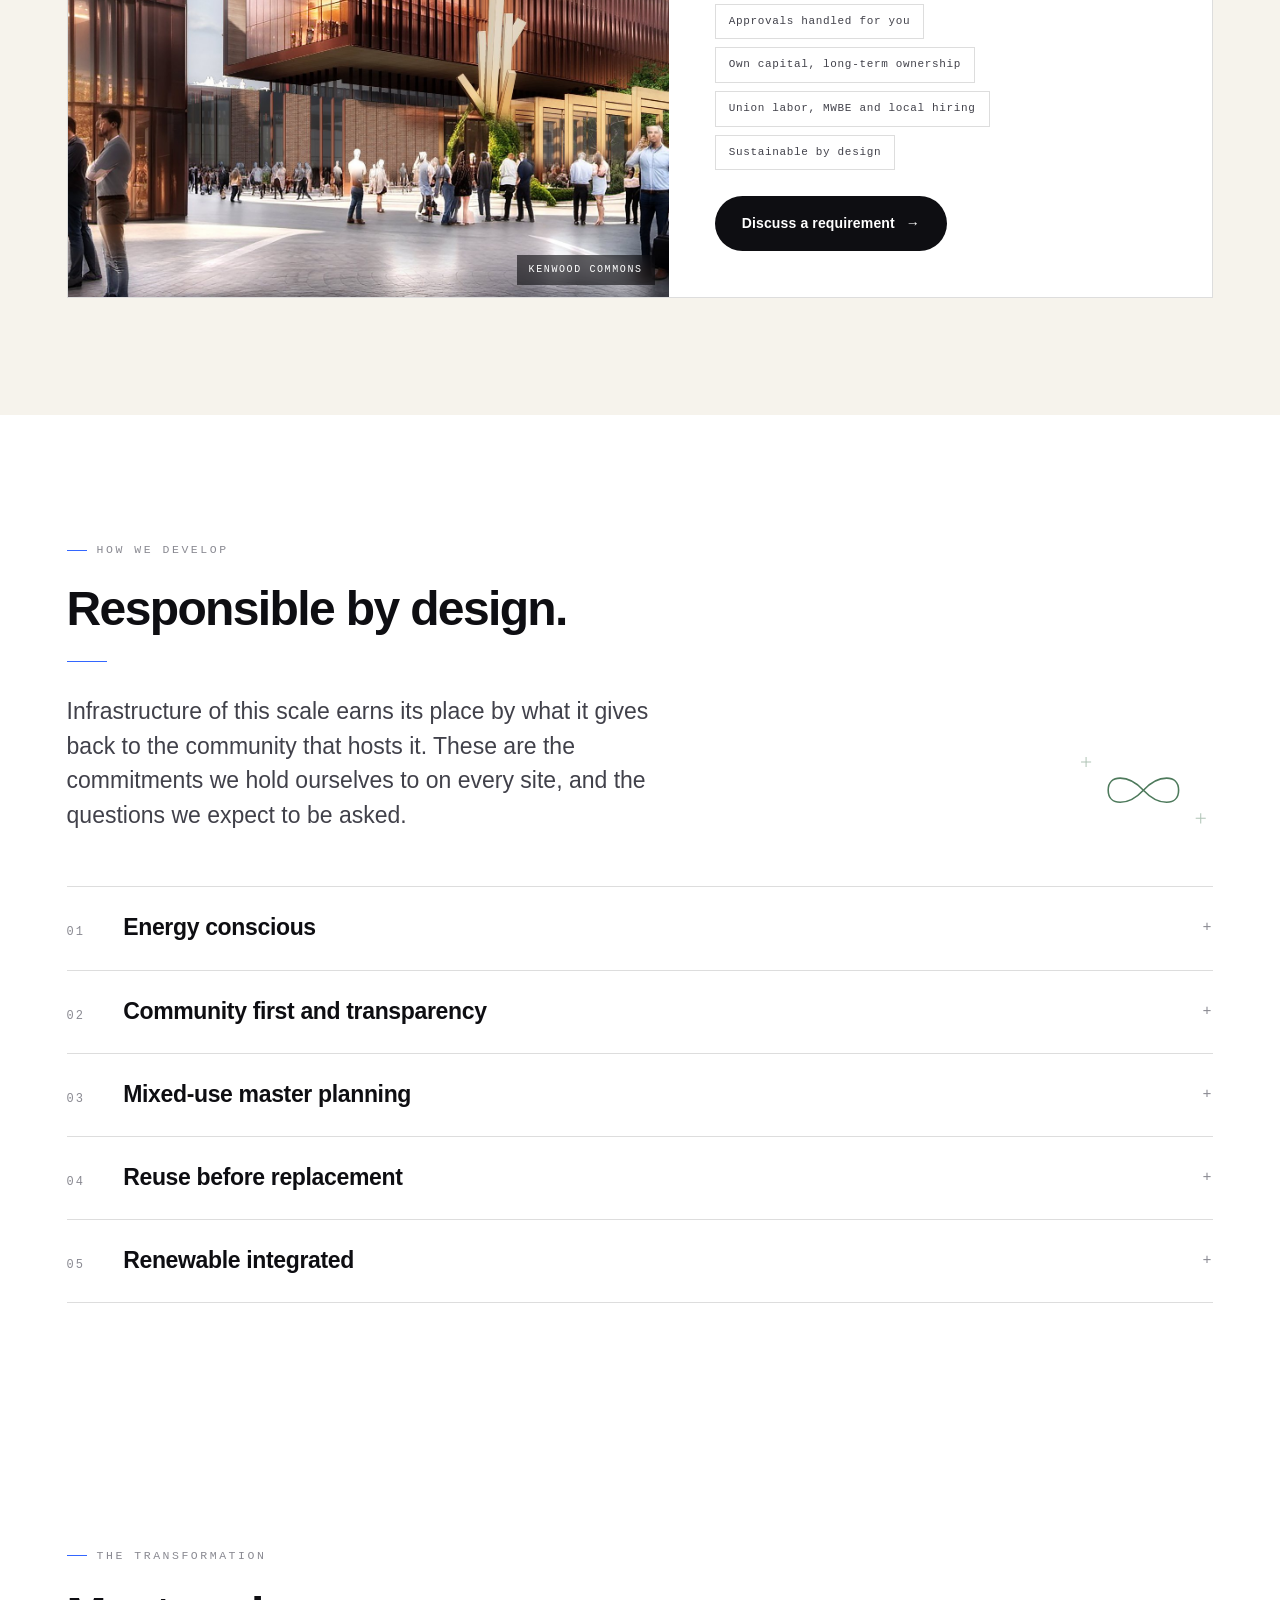
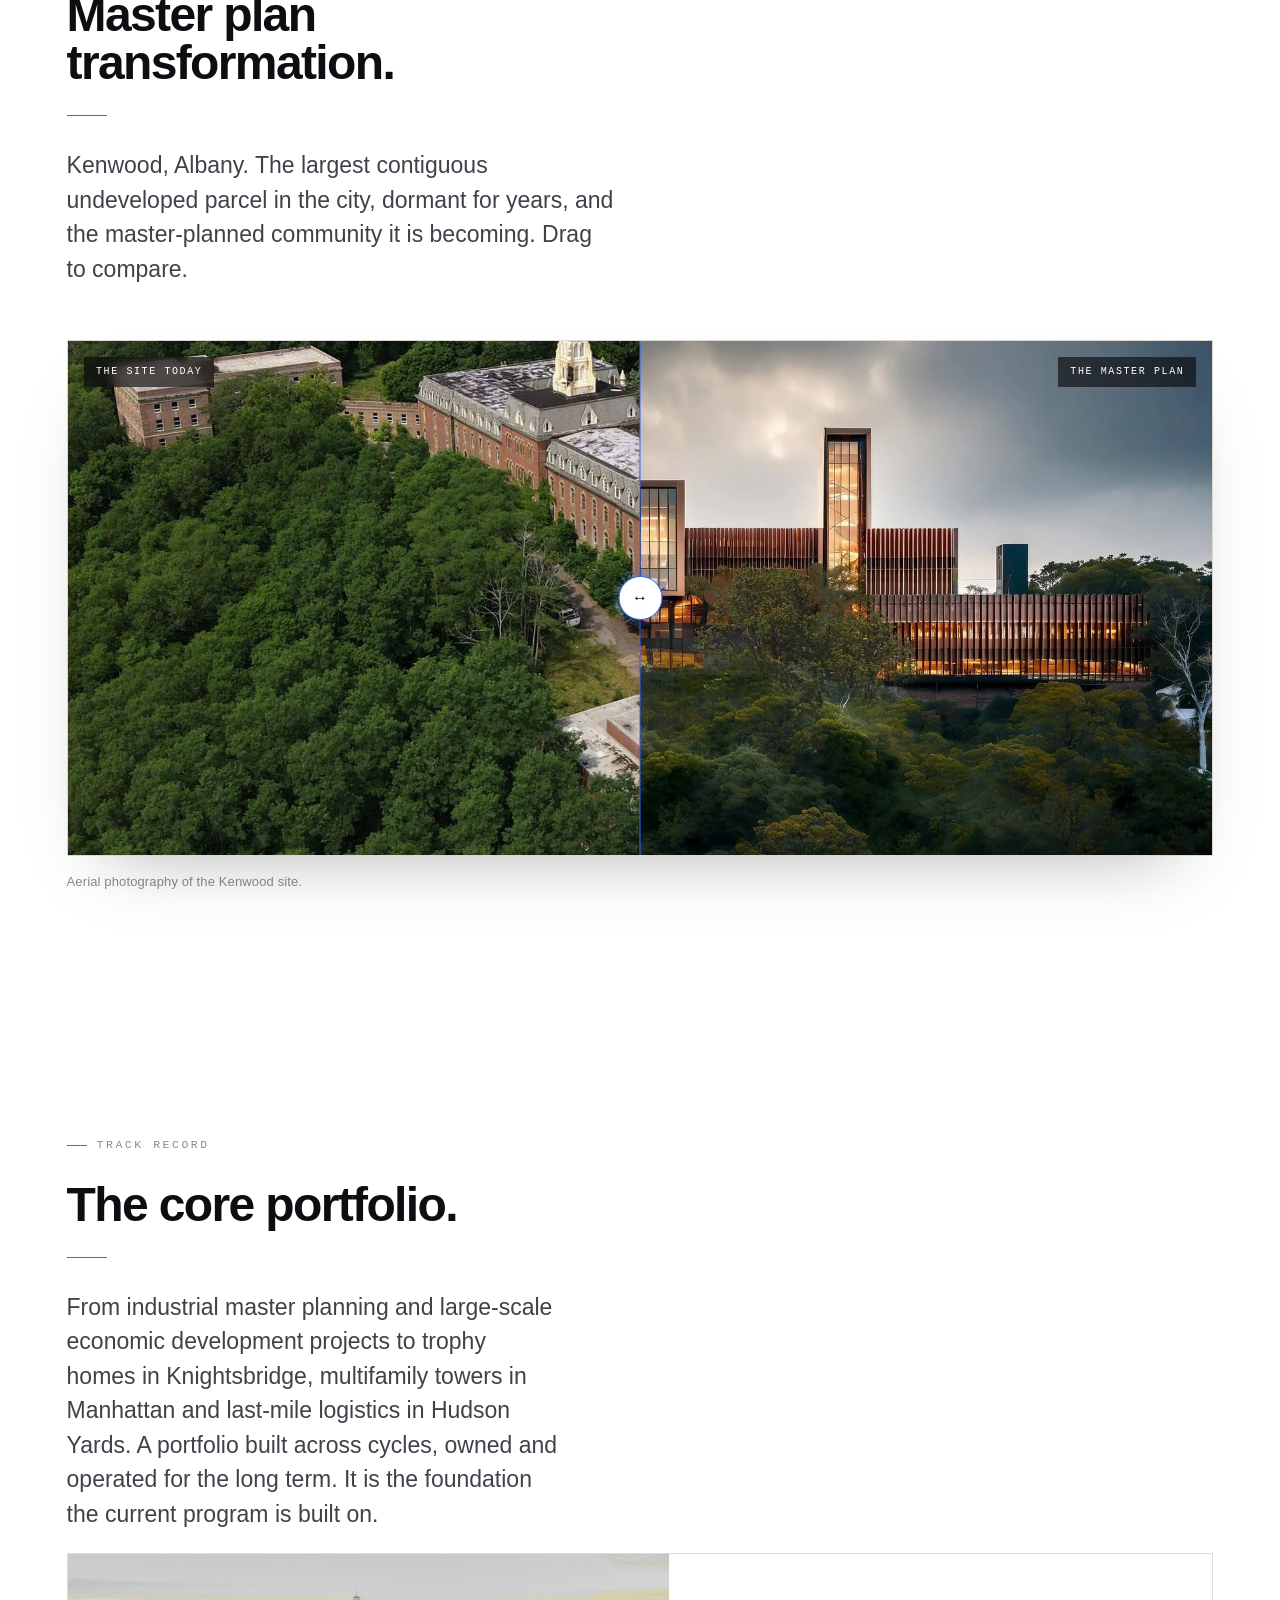
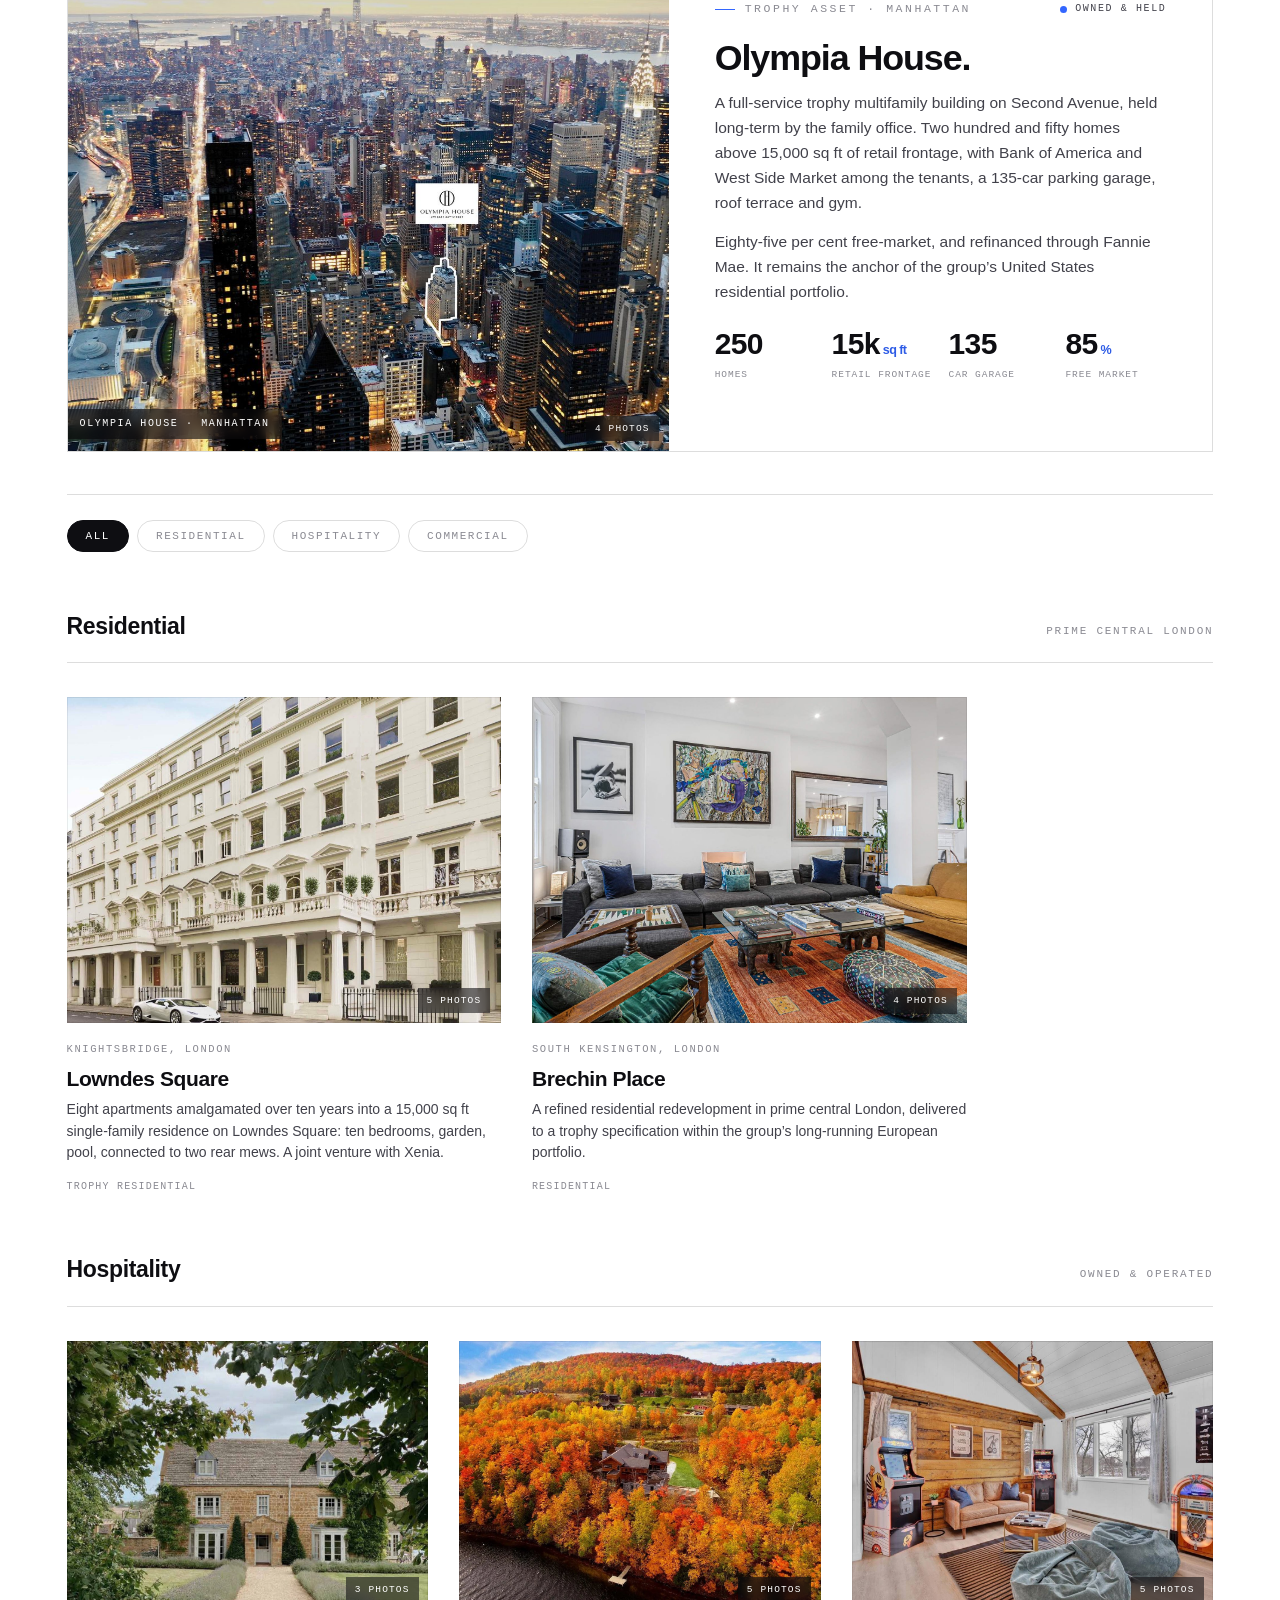
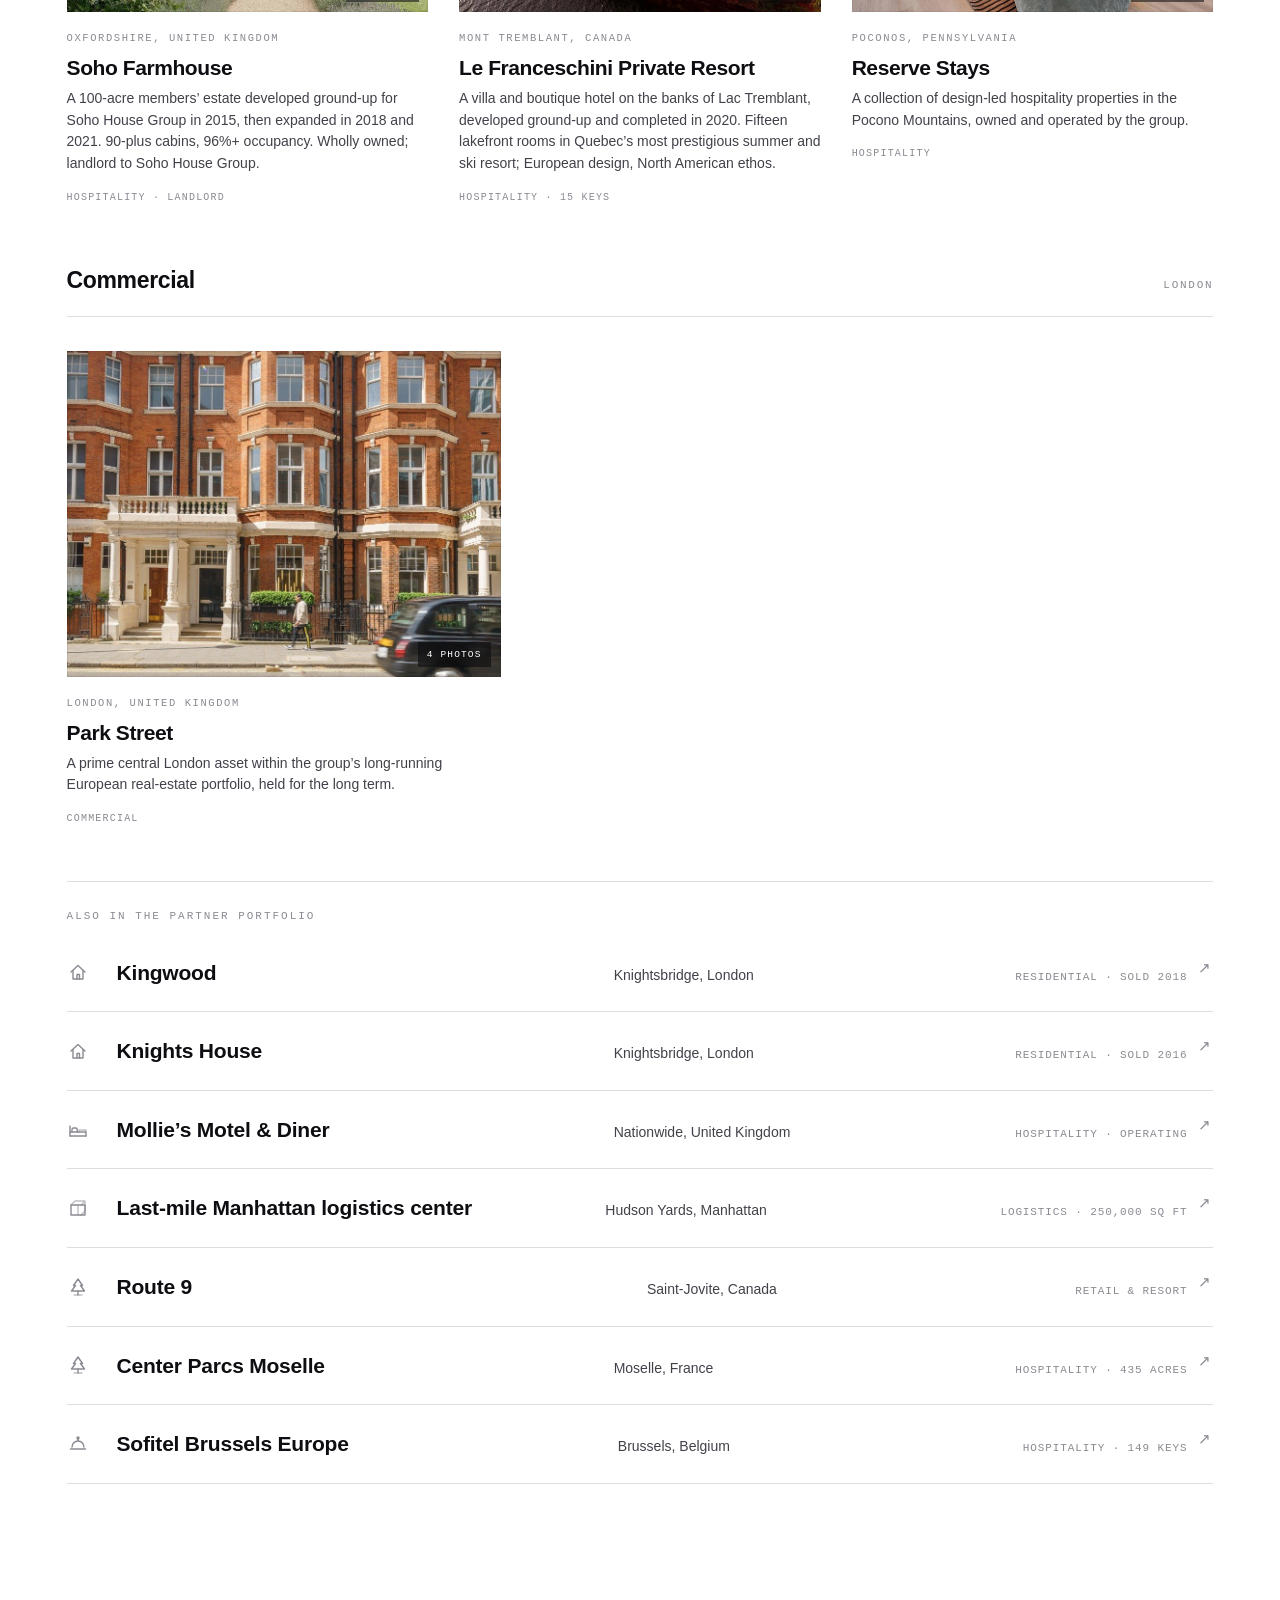
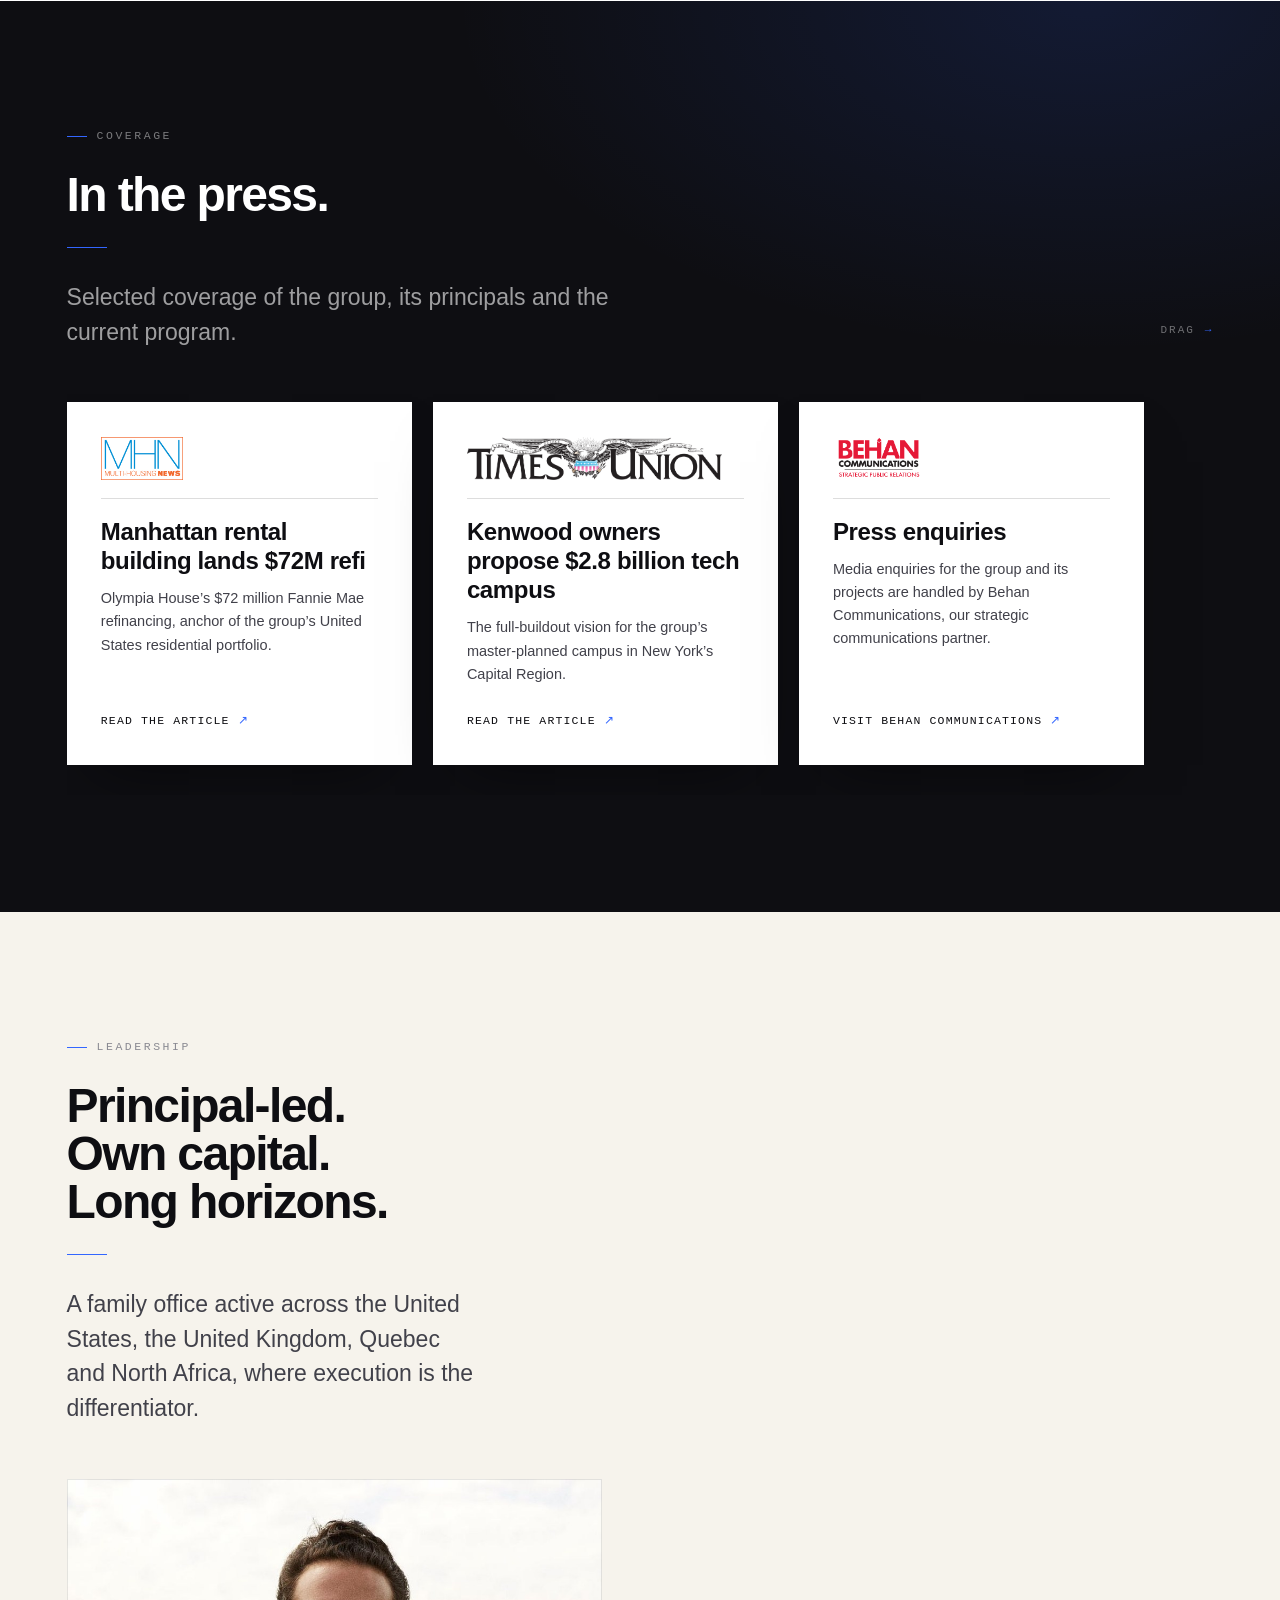
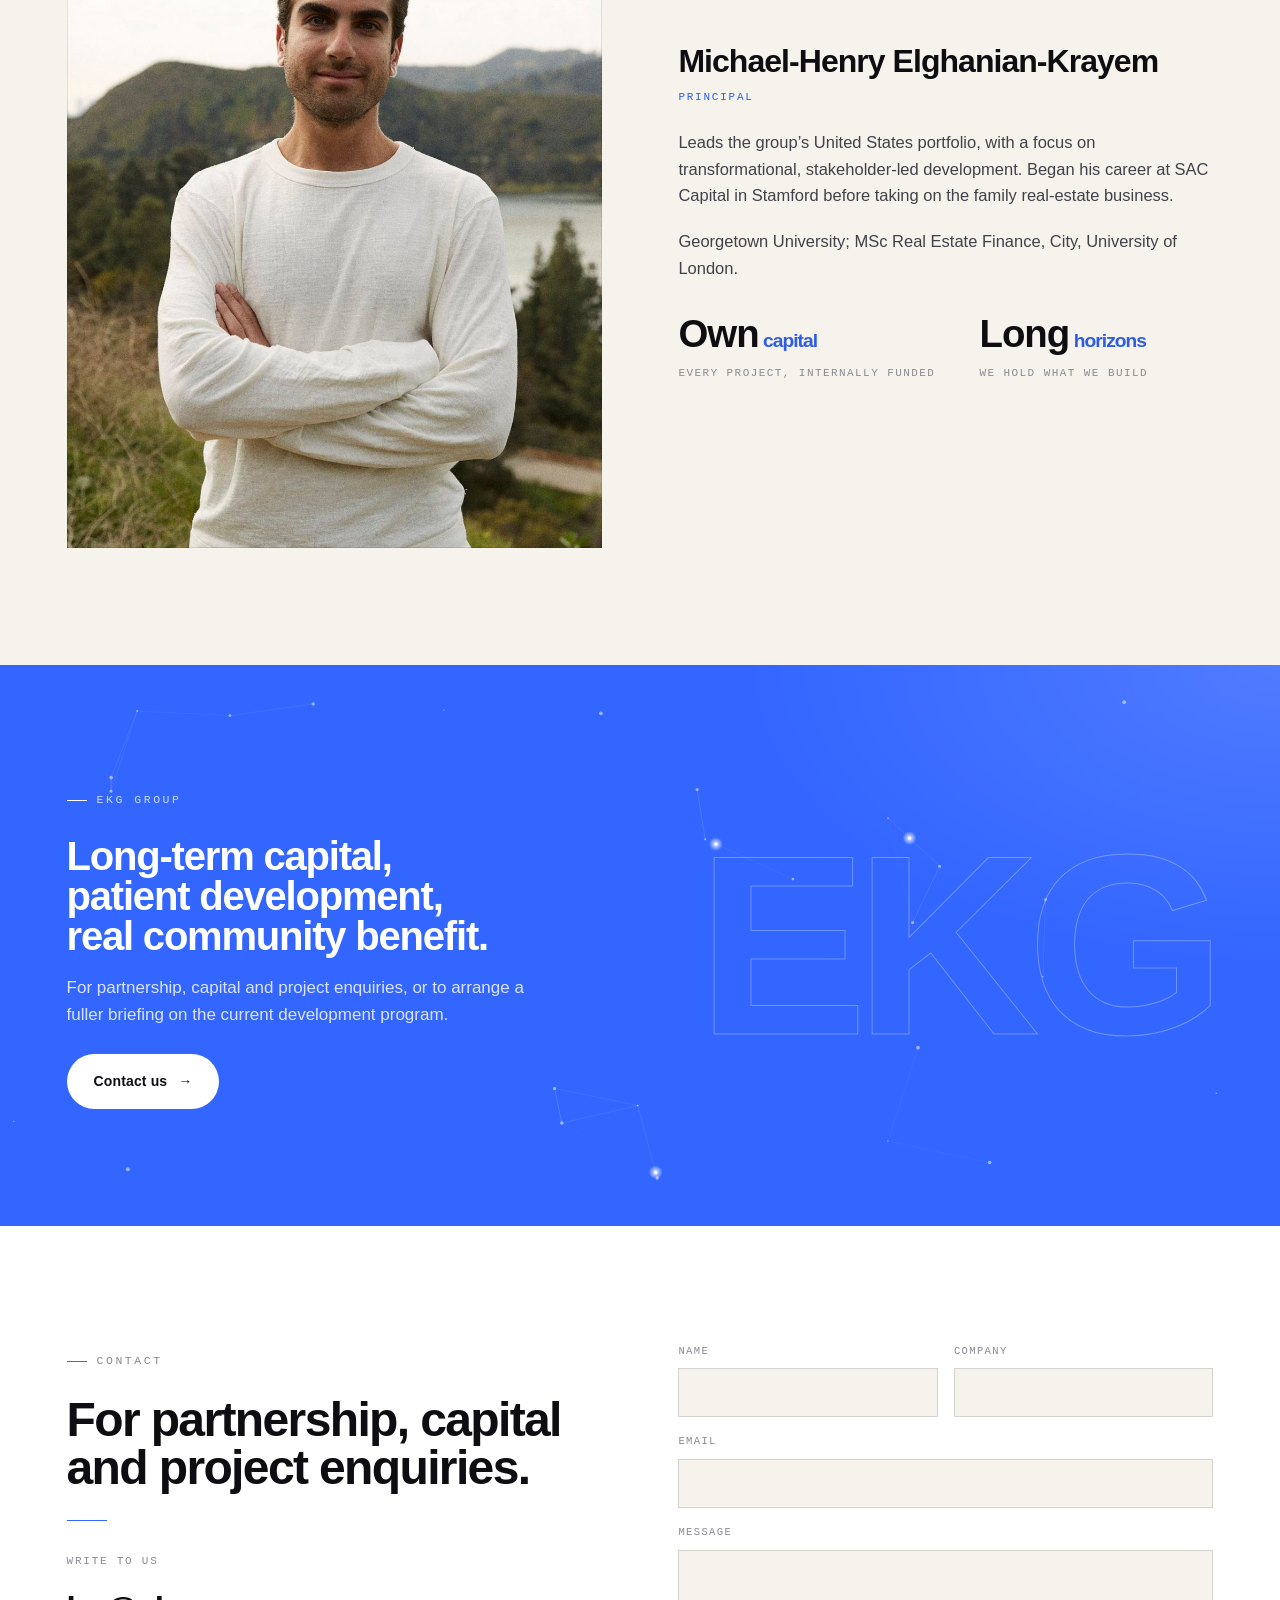
==== commit 02e8a0e5: "Pull DHL imagery, swap hero campus image, remove 'indicative' wording sitewide Co-Authored-By: Claud" ====
--- a/index.html
+++ b/index.html
@@ -52,8 +52,8 @@
         </div>
       </div>
       <div class="hmedia">
-        <div class="hm hm-main"><img src="assets/renderings/kenwood-plaza.jpg" alt="Kenwood Commons plaza, indicative rendering" fetchpriority="high"><span class="cap">Kenwood Commons &middot; indicative</span></div>
-        <div class="hm hm-sub"><img src="assets/renderings/kenwood-hero.jpg" alt="Workplace building set in woodland at Kenwood Commons, indicative rendering" style="object-position:50% 45%"><span class="cap">Workplace in the woods &middot; indicative</span></div>
+        <div class="hm hm-main"><img src="assets/renderings/kenwood-plaza.jpg" alt="Kenwood Commons plaza" fetchpriority="high"><span class="cap">Kenwood Commons</span></div>
+        <div class="hm hm-sub"><img src="assets/renderings/development.jpg" alt="Workplace campus at Kenwood Commons, with the restored historic building alongside new offices" style="object-position:50% 42%"><span class="cap">Workplace campus</span></div>
       </div>
     </div>
 
@@ -139,7 +139,7 @@
 
       <!-- Kenwood -->
       <article class="devcard photo reveal" id="kenwood" style="grid-column:1/-1;min-height:530px">
-        <div class="imgwrap"><img src="assets/renderings/kenwood-portal.jpg" alt="Kenwood Commons portal, indicative rendering"></div>
+        <div class="imgwrap"><img src="assets/renderings/kenwood-portal.jpg" alt="Kenwood Commons portal"></div>
         <div class="toprow">
           <span class="coord">42.65&deg;N &middot; 73.76&deg;W</span>
         </div>
@@ -222,8 +222,8 @@
     <div class="deepfeature reveal">
       <div class="df-in">
         <div class="df-media par" data-par="16">
-          <img src="assets/renderings/kenwood-plaza.jpg" alt="Workplace campus plaza at Kenwood Commons, indicative rendering">
-          <span class="cap" style="left:auto;right:14px">Kenwood Commons &middot; indicative</span>
+          <img src="assets/renderings/kenwood-plaza.jpg" alt="Workplace campus plaza at Kenwood Commons">
+          <span class="cap" style="left:auto;right:14px">Kenwood Commons</span>
         </div>
         <div class="df-body">
           <span class="eyebrow">Build to suit</span>
@@ -285,12 +285,12 @@
     </div>
     <div class="cmp reveal d1" id="cmp" role="slider" tabindex="0" aria-label="Drag to compare the site today with the master plan" aria-valuemin="0" aria-valuemax="100" aria-valuenow="50">
       <div class="lay"><img src="assets/renderings/kenwood-site.jpg" alt="The Kenwood site today, aerial view" draggable="false"></div>
-      <div class="lay after"><img src="assets/renderings/development.jpg" alt="Master-planned campus, indicative rendering" draggable="false"></div>
+      <div class="lay after"><img src="assets/renderings/development.jpg" alt="Master-planned campus" draggable="false"></div>
       <span class="cmptag tl">The site today</span>
       <span class="cmptag tr">The master plan</span>
       <div class="cmpbar" aria-hidden="true"><span class="knob">&#8596;</span></div>
     </div>
-    <p class="fine" style="margin-top:16px">Aerial photography of the Kenwood site &middot; indicative rendering, subject to planning.</p>
+    <p class="fine" style="margin-top:16px">Aerial photography of the Kenwood site.</p>
   </div>
 </section>
 
@@ -338,7 +338,7 @@
         <button class="pf on" data-f="all" aria-pressed="true">All</button>
         <button class="pf" data-f="residential" aria-pressed="false">Residential</button>
         <button class="pf" data-f="hospitality" aria-pressed="false">Hospitality</button>
-        <button class="pf" data-f="commercial" aria-pressed="false">Commercial &amp; logistics</button>
+        <button class="pf" data-f="commercial" aria-pressed="false">Commercial</button>
       </div>
 
     <!-- Residential -->
@@ -362,10 +362,10 @@
 
     <!-- Logistics & commercial -->
     <div class="psector reveal" data-sector="commercial">
-      <div class="shead"><h3>Commercial &amp; logistics</h3><span class="ct">London &middot; Manhattan</span></div>
-      <div class="pgrid" style="grid-template-columns:repeat(2,1fr);max-width:900px">
+      <div class="shead"><h3>Commercial</h3><span class="ct">London</span></div>
+      <div class="pgrid" style="grid-template-columns:1fr;max-width:434px">
                 <article class="pcard" data-gallery="assets/gallery/parkstreet-ext.jpg|assets/gallery/parkstreet-hall.jpg|assets/gallery/parkstreet-library.jpg|assets/gallery/parkstreet-terrace.jpg"><div class="ph"><img src="assets/portfolio/park-street.jpeg" alt="Park Street"></div><div class="meta"><div class="loc">London, United Kingdom</div><h3>Park Street</h3><p>A prime central London asset within the group&rsquo;s long-running European real-estate portfolio, held for the long term.</p><div class="type">Commercial</div></div></article>
-        <article class="pcard" data-gallery="assets/gallery/dhl-dusk.jpg|assets/portfolio/dhl-center.jpg|assets/gallery/dhl-street.jpg"><div class="ph"><img src="assets/gallery/dhl-dusk.jpg" alt="Last-mile logistics center, Hudson Yards, Manhattan, at dusk"></div><div class="meta"><div class="loc">Hudson Yards, Manhattan</div><h3>Last-mile logistics center</h3><p>A 250,000 sq ft distribution building on Tenth Avenue, with its own co-generation power plant. A working industrial asset held in the heart of Manhattan.</p><div class="type">Logistics &middot; 250,000 sq ft</div></div></article>
+        
       </div>
     </div>
 
@@ -375,6 +375,7 @@
             <div class="lrow"><span class="lic" aria-hidden="true"><svg viewBox="0 0 22 22" fill="none"><path d="M4 11 L11 4.5 L18 11"/><path d="M6 9.5 V18 H16 V9.5"/><path d="M10 18 v-4.5 h2.5 V18"/></svg></span><div class="nm">Kingwood</div><div class="lc">Knightsbridge, London</div><div class="ty">Residential &middot; sold 2018</div></div>
       <div class="lrow"><span class="lic" aria-hidden="true"><svg viewBox="0 0 22 22" fill="none"><path d="M4 11 L11 4.5 L18 11"/><path d="M6 9.5 V18 H16 V9.5"/><path d="M10 18 v-4.5 h2.5 V18"/></svg></span><div class="nm">Knights House</div><div class="lc">Knightsbridge, London</div><div class="ty">Residential &middot; sold 2016</div></div>
       <div class="lrow"><span class="lic" aria-hidden="true"><svg viewBox="0 0 22 22" fill="none"><path d="M3 17 V7"/><path d="M3 13 H19 V17"/><path d="M3 17 h16"/><path d="M5 13 v-2.4 a1.6 1.6 0 0 1 1.6 -1.6 h2 a1.6 1.6 0 0 1 1.6 1.6 V13"/><path d="M12 13 V11 h7 v2" stroke-opacity=".55"/></svg></span><div class="nm">Mollie&rsquo;s Motel &amp; Diner</div><div class="lc">Nationwide, United Kingdom</div><div class="ty">Hospitality &middot; operating</div></div>
+      <div class="lrow"><span class="lic" aria-hidden="true"><svg viewBox="0 0 22 22" fill="none"><rect x="4" y="8" width="14" height="10"/><path d="M4 8 L8 4 H18 L14 8 M18 4 V14 L14 18 M11 8 v10" stroke-opacity=".55"/></svg></span><div class="nm">Last-mile Manhattan logistics center</div><div class="lc">Hudson Yards, Manhattan</div><div class="ty">Logistics &middot; 250,000 sq ft</div></div>
       <div class="lrow"><span class="lic" aria-hidden="true"><svg viewBox="0 0 22 22" fill="none"><path d="M11 3 L15.5 9.5 H13.5 L17.5 15 H4.5 L8.5 9.5 H6.5 Z"/><path d="M11 15 v4"/><path d="M7 19 h8" stroke-opacity=".55"/></svg></span><div class="nm">Route 9</div><div class="lc">Saint-Jovite, Canada</div><div class="ty">Retail &amp; resort</div></div>
       <div class="lrow"><span class="lic" aria-hidden="true"><svg viewBox="0 0 22 22" fill="none"><path d="M11 3 L15.5 9.5 H13.5 L17.5 15 H4.5 L8.5 9.5 H6.5 Z"/><path d="M11 15 v4"/><path d="M7 19 h8" stroke-opacity=".55"/></svg></span><div class="nm">Center Parcs Moselle</div><div class="lc">Moselle, France</div><div class="ty">Hospitality &middot; 435 acres</div></div>
       <div class="lrow"><span class="lic" aria-hidden="true"><svg viewBox="0 0 22 22" fill="none"><path d="M5 14 a6 6 0 0 1 12 0"/><path d="M3.5 16 h15"/><path d="M11 8 v-1.6"/><circle cx="11" cy="5" r="1"/></svg></span><div class="nm">Sofitel Brussels Europe</div><div class="lc">Brussels, Belgium</div><div class="ty">Hospitality &middot; 149 keys</div></div>
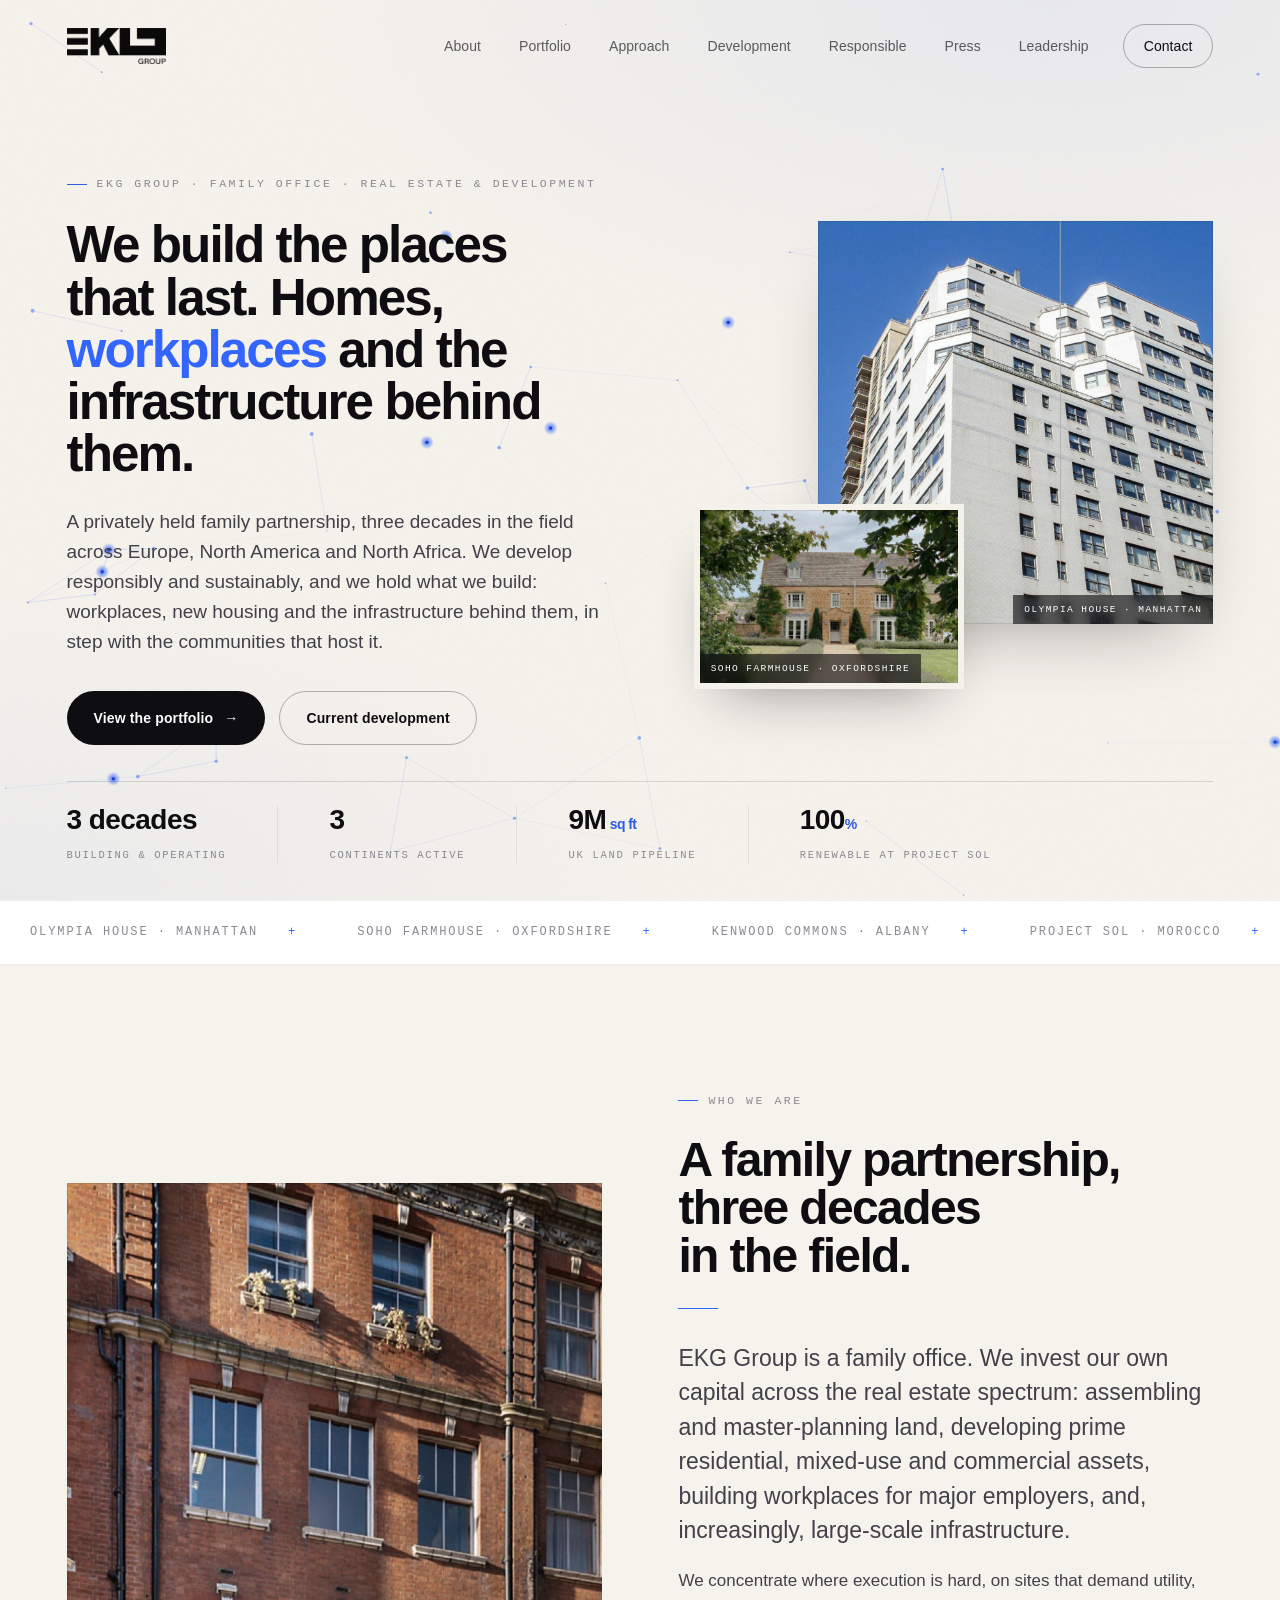
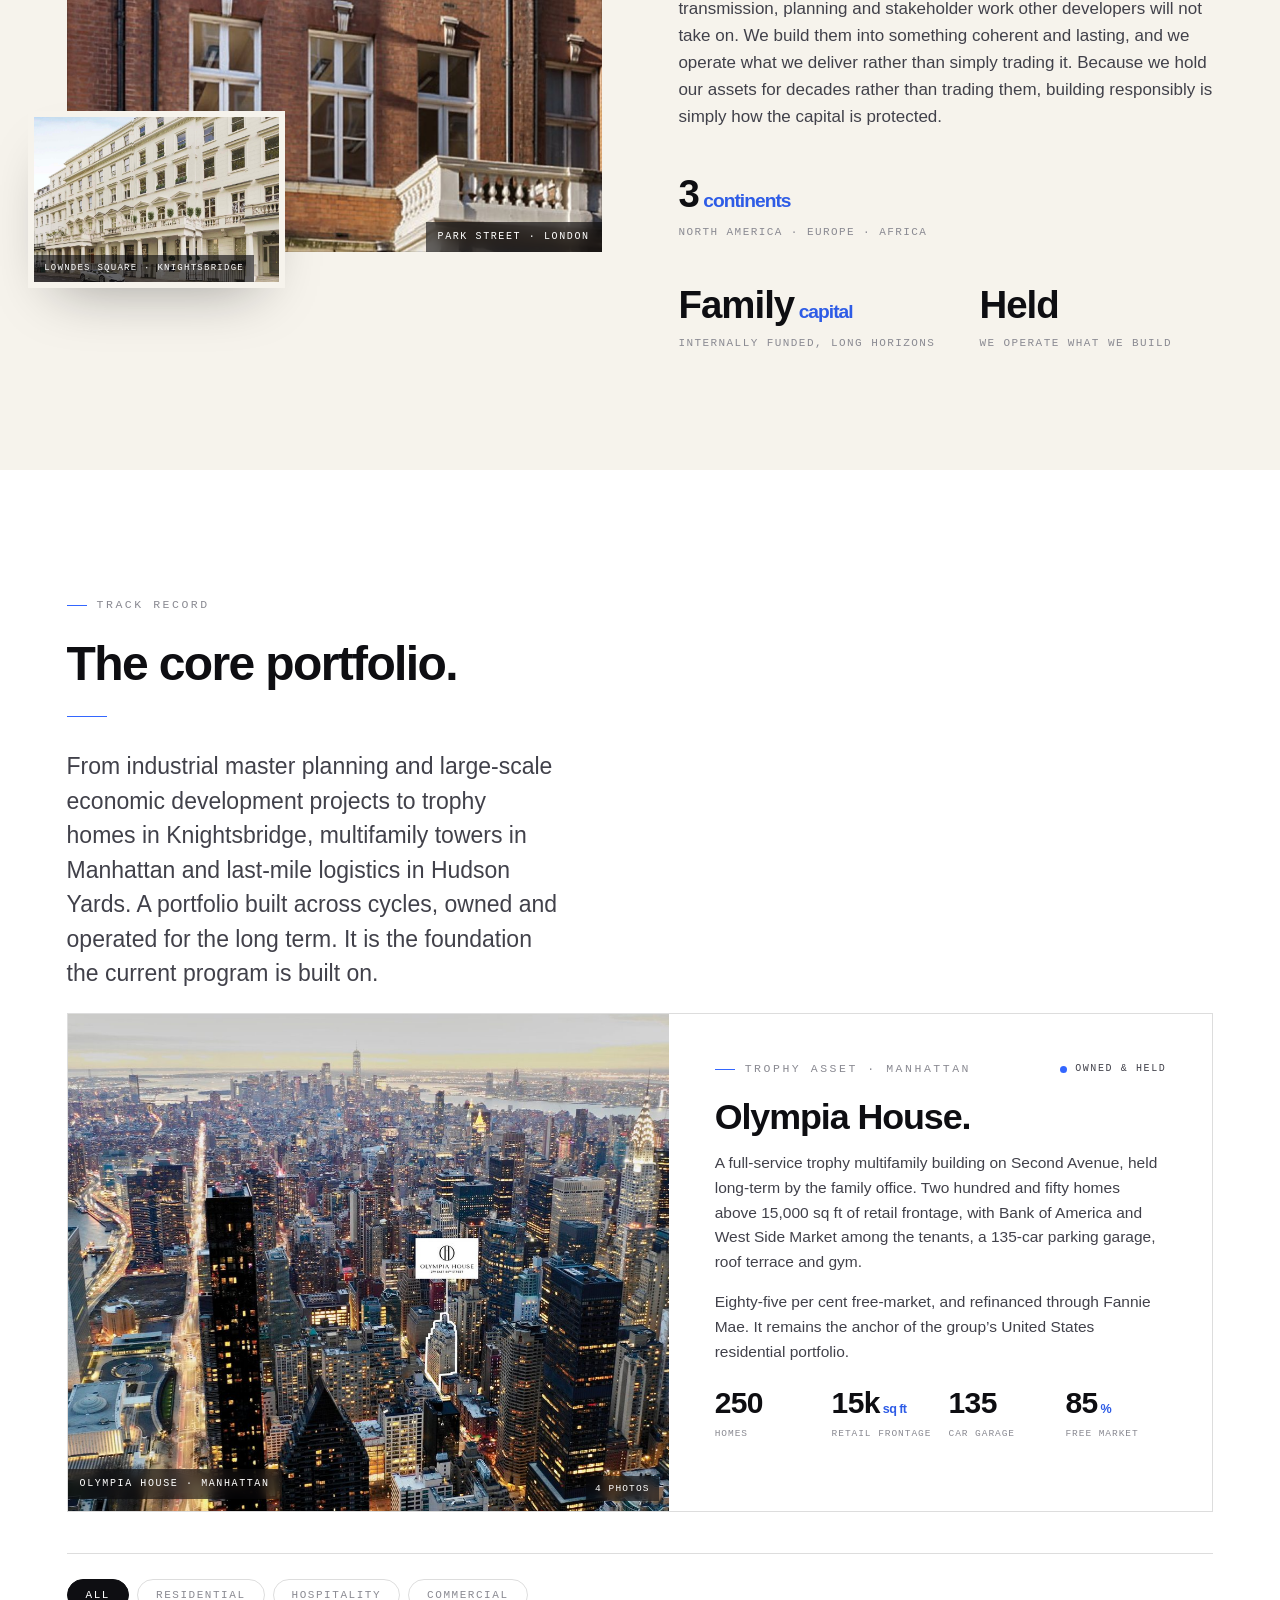
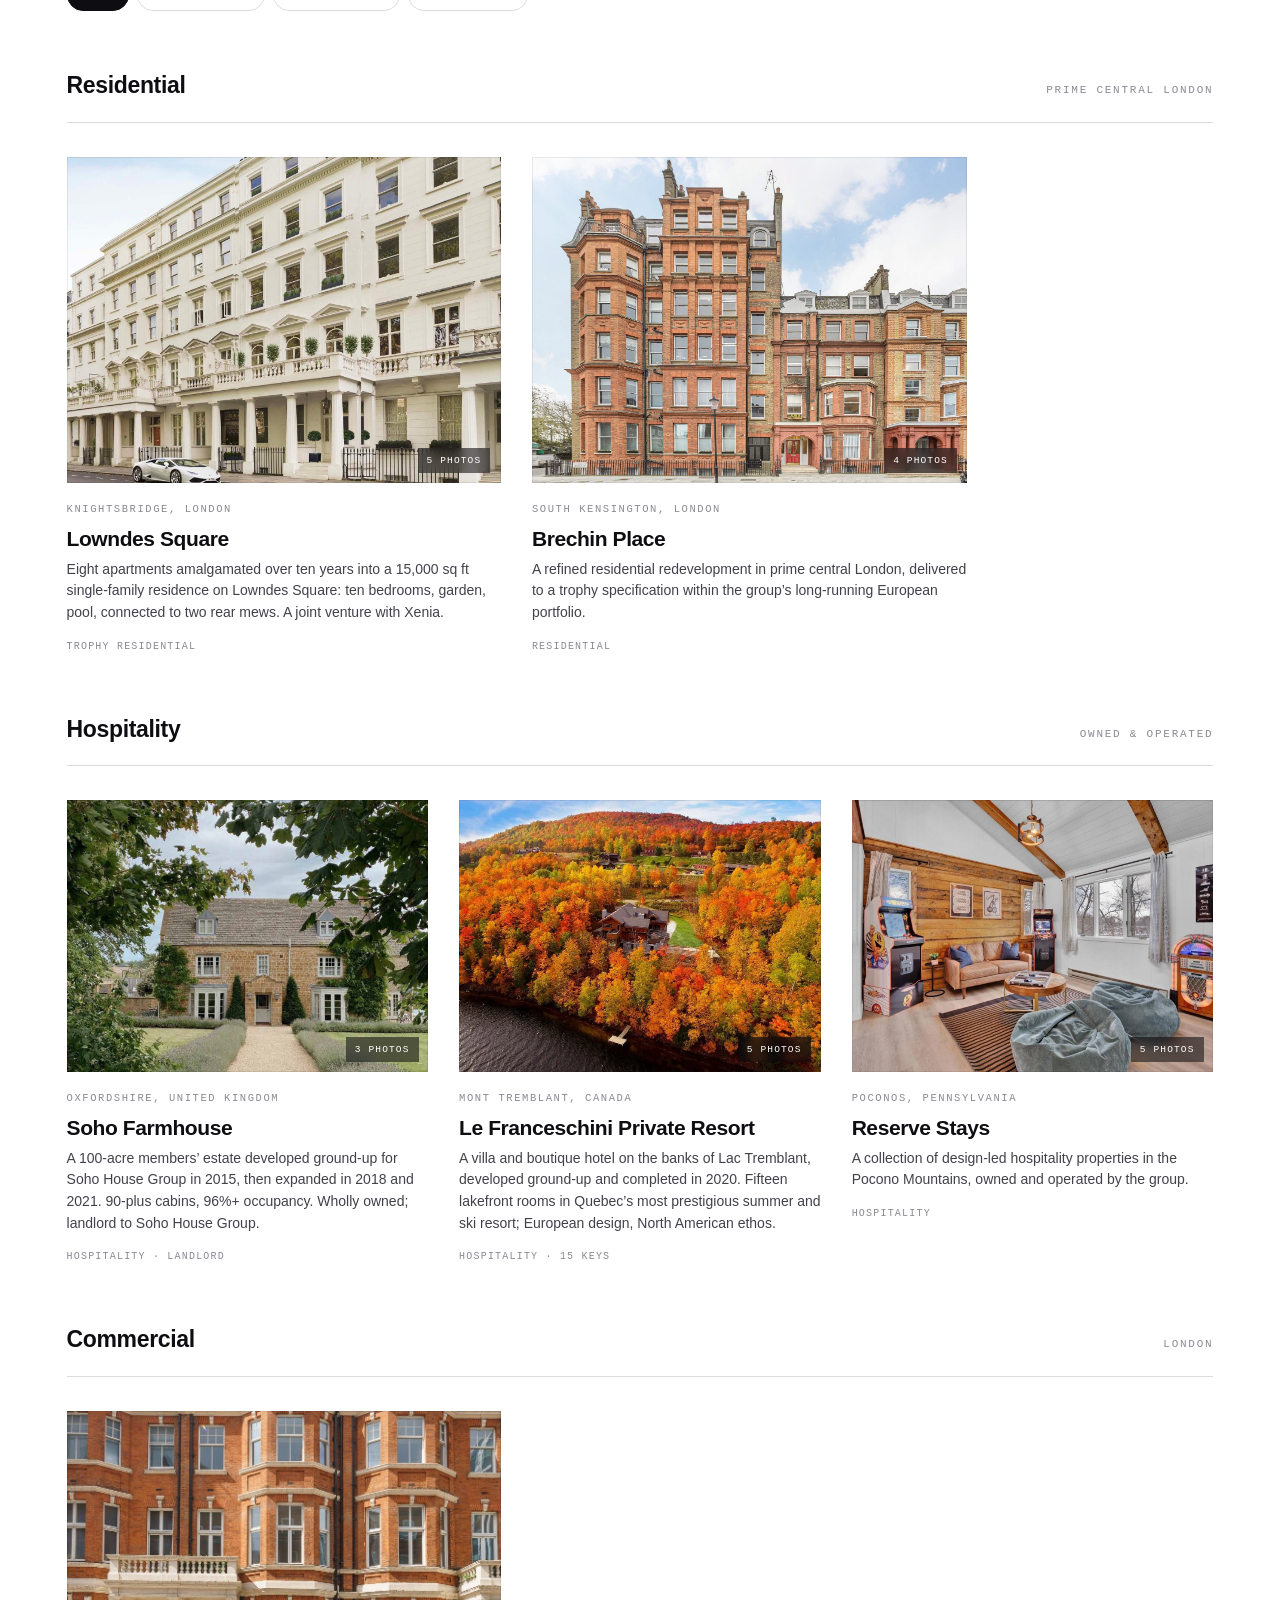
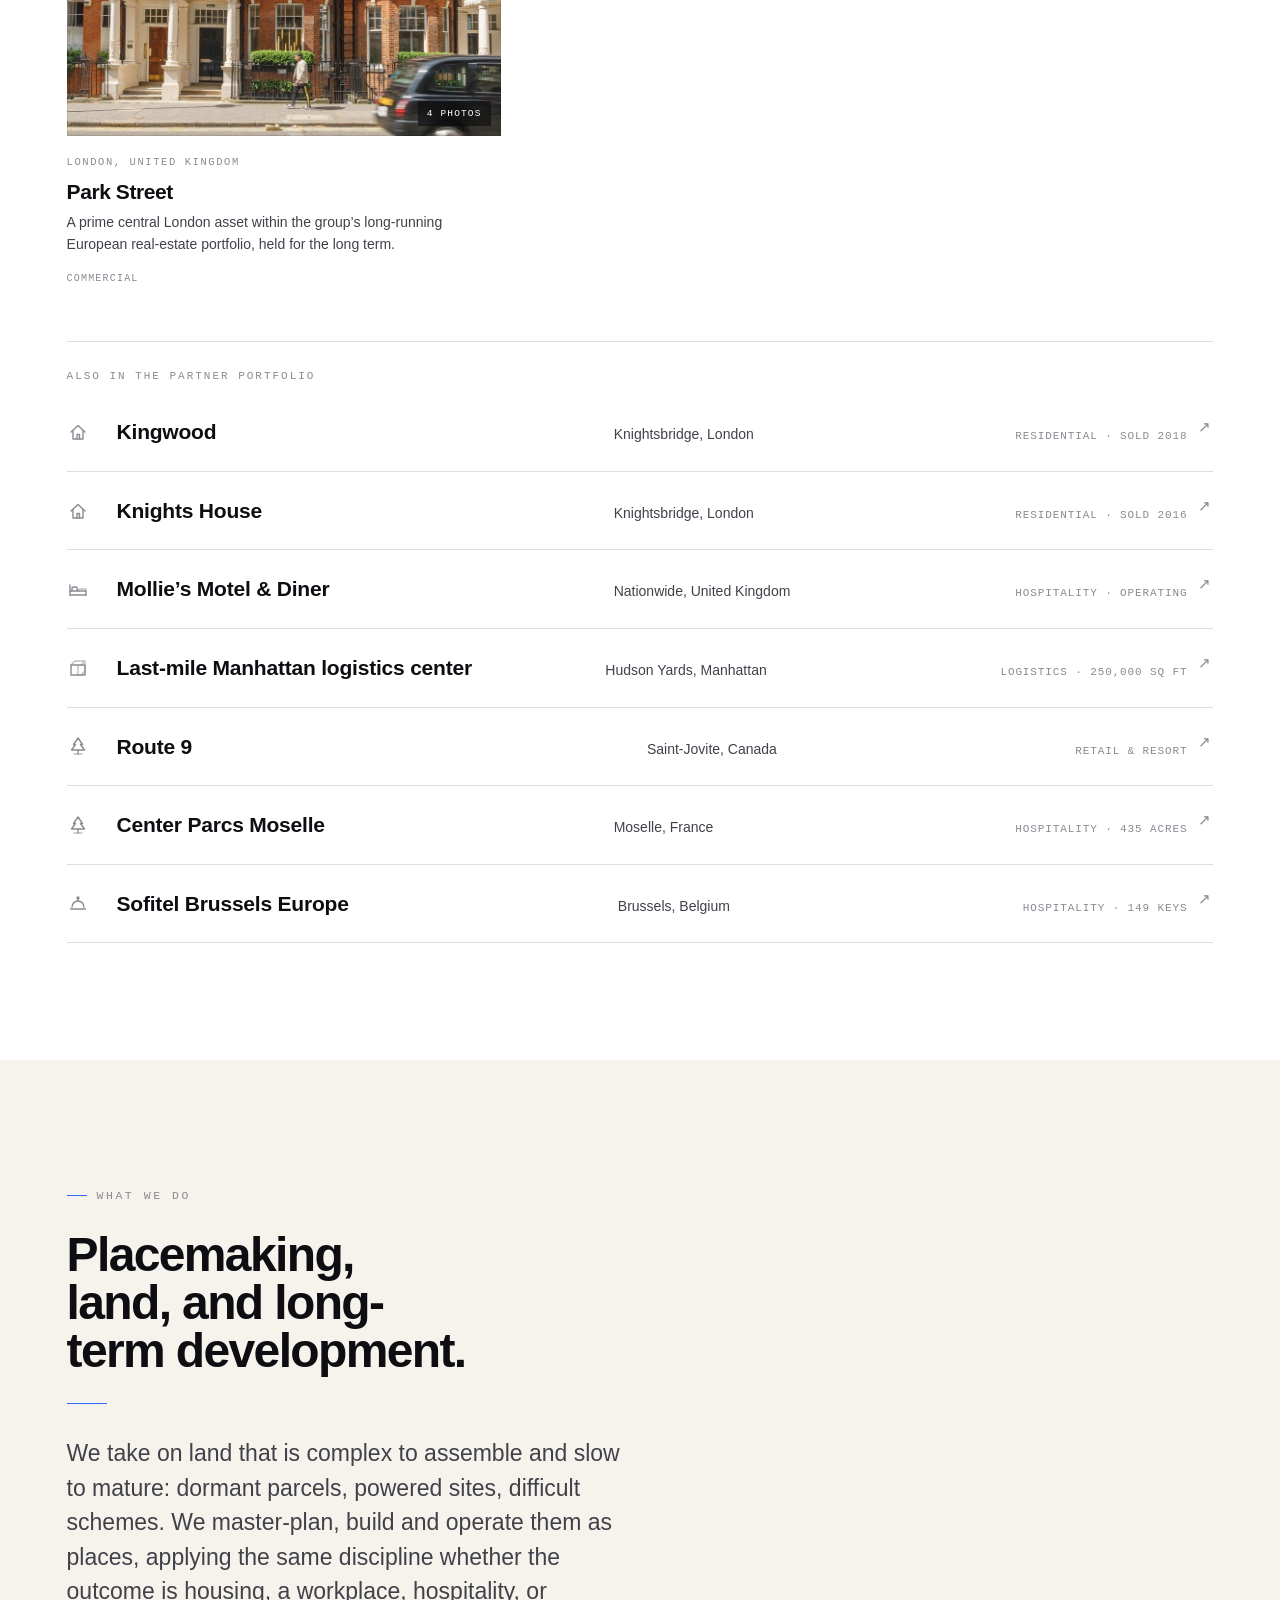
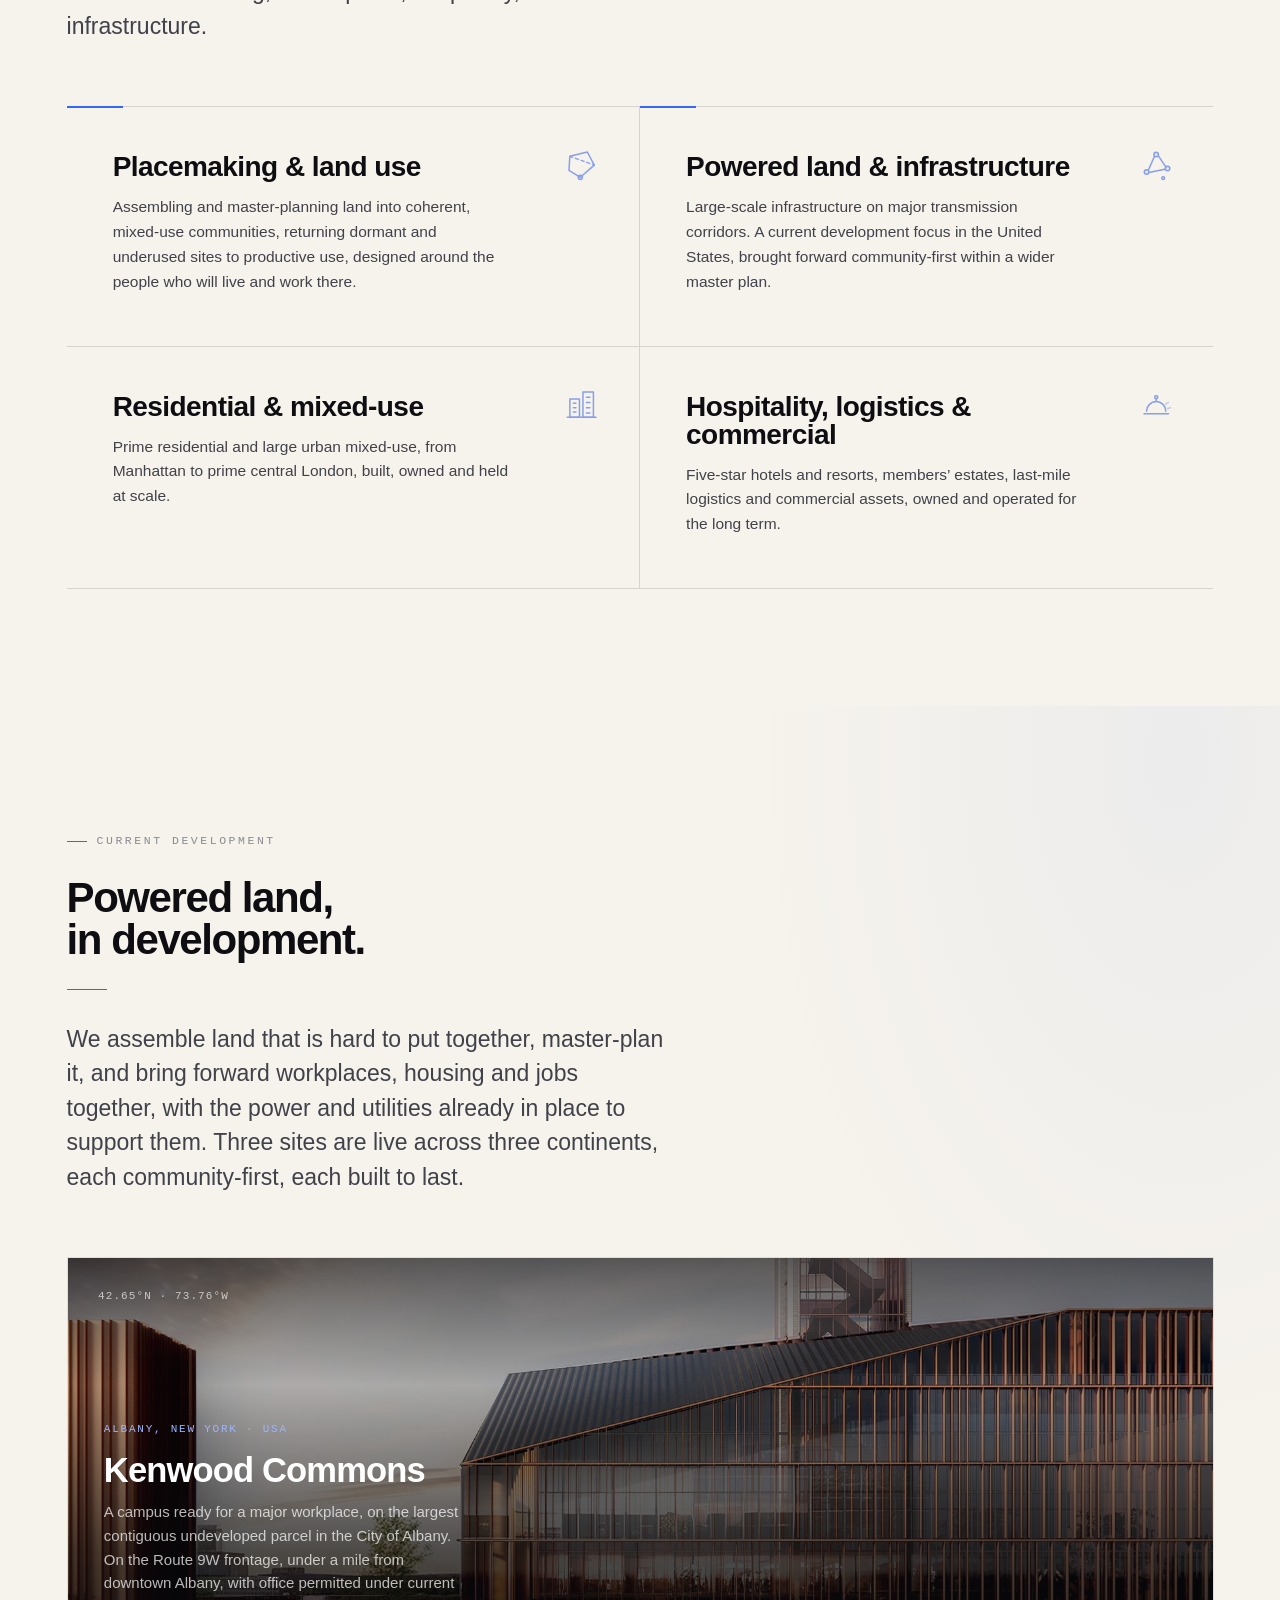
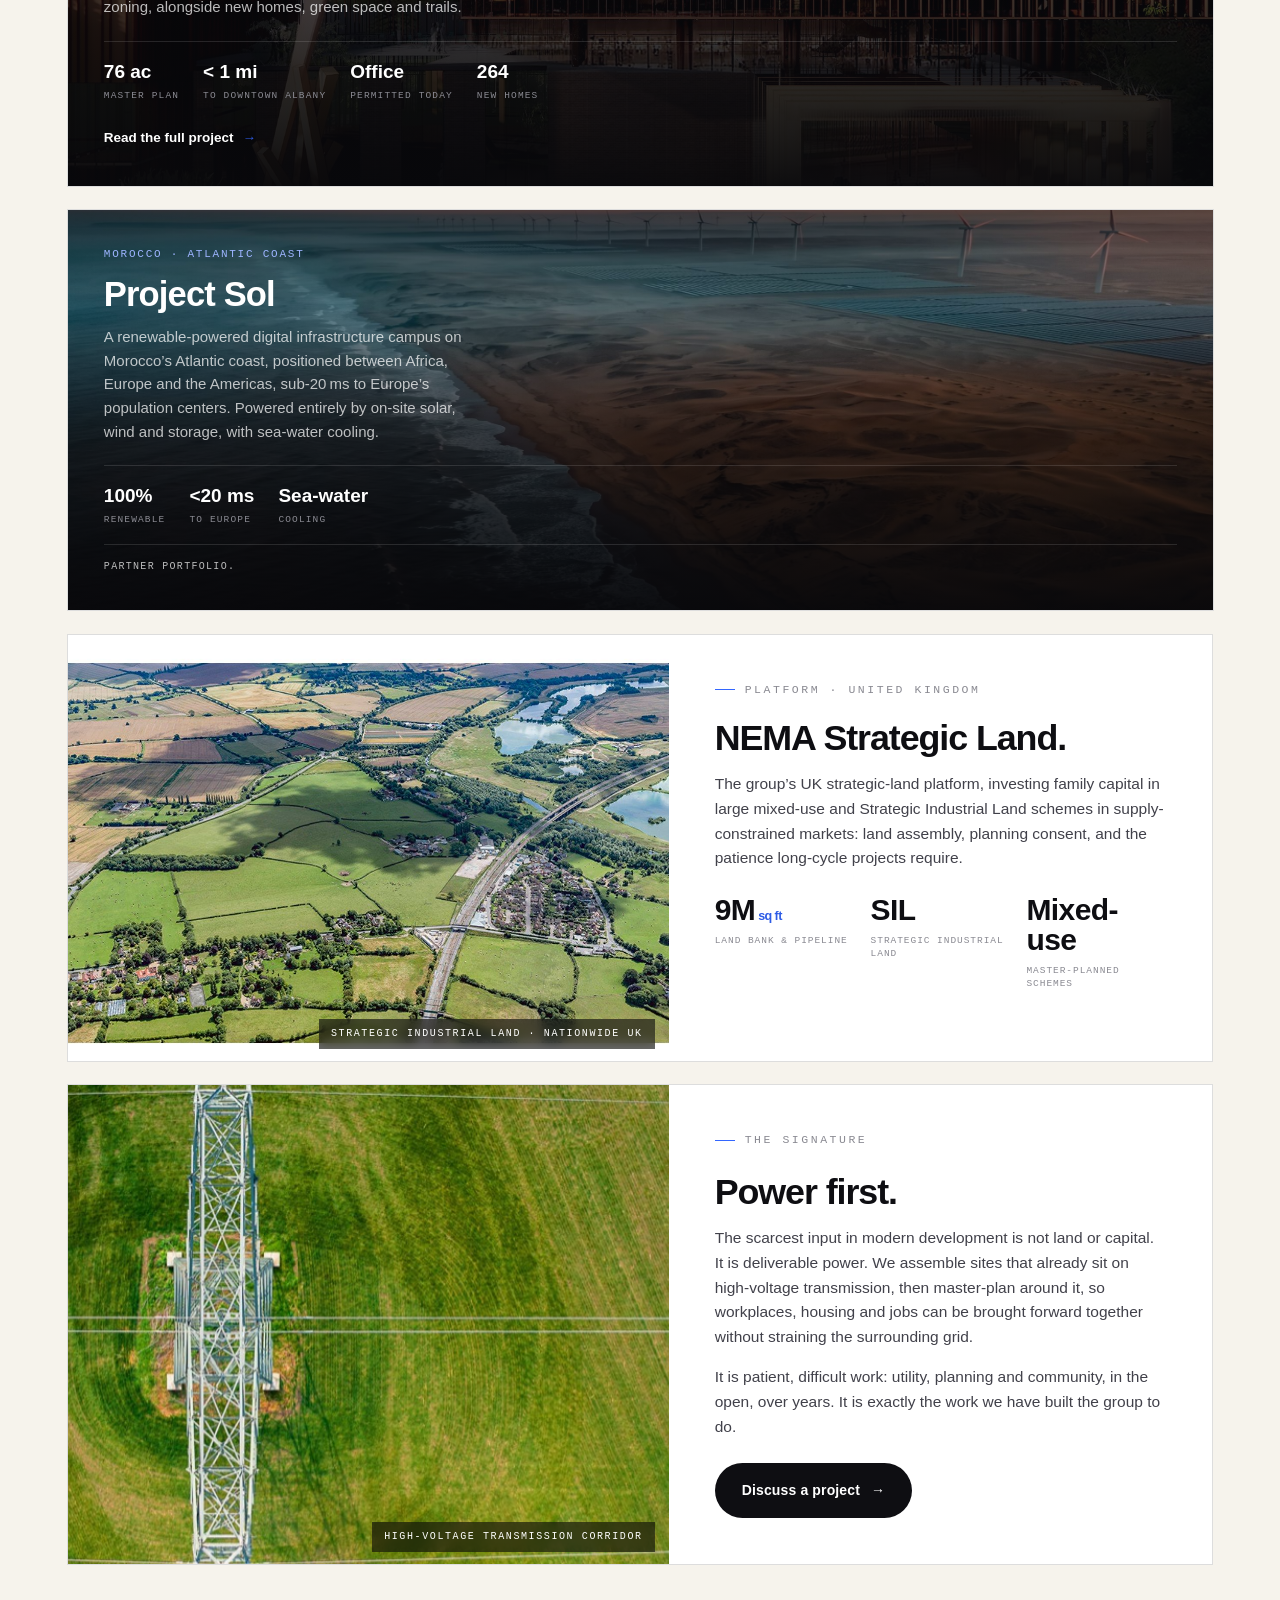
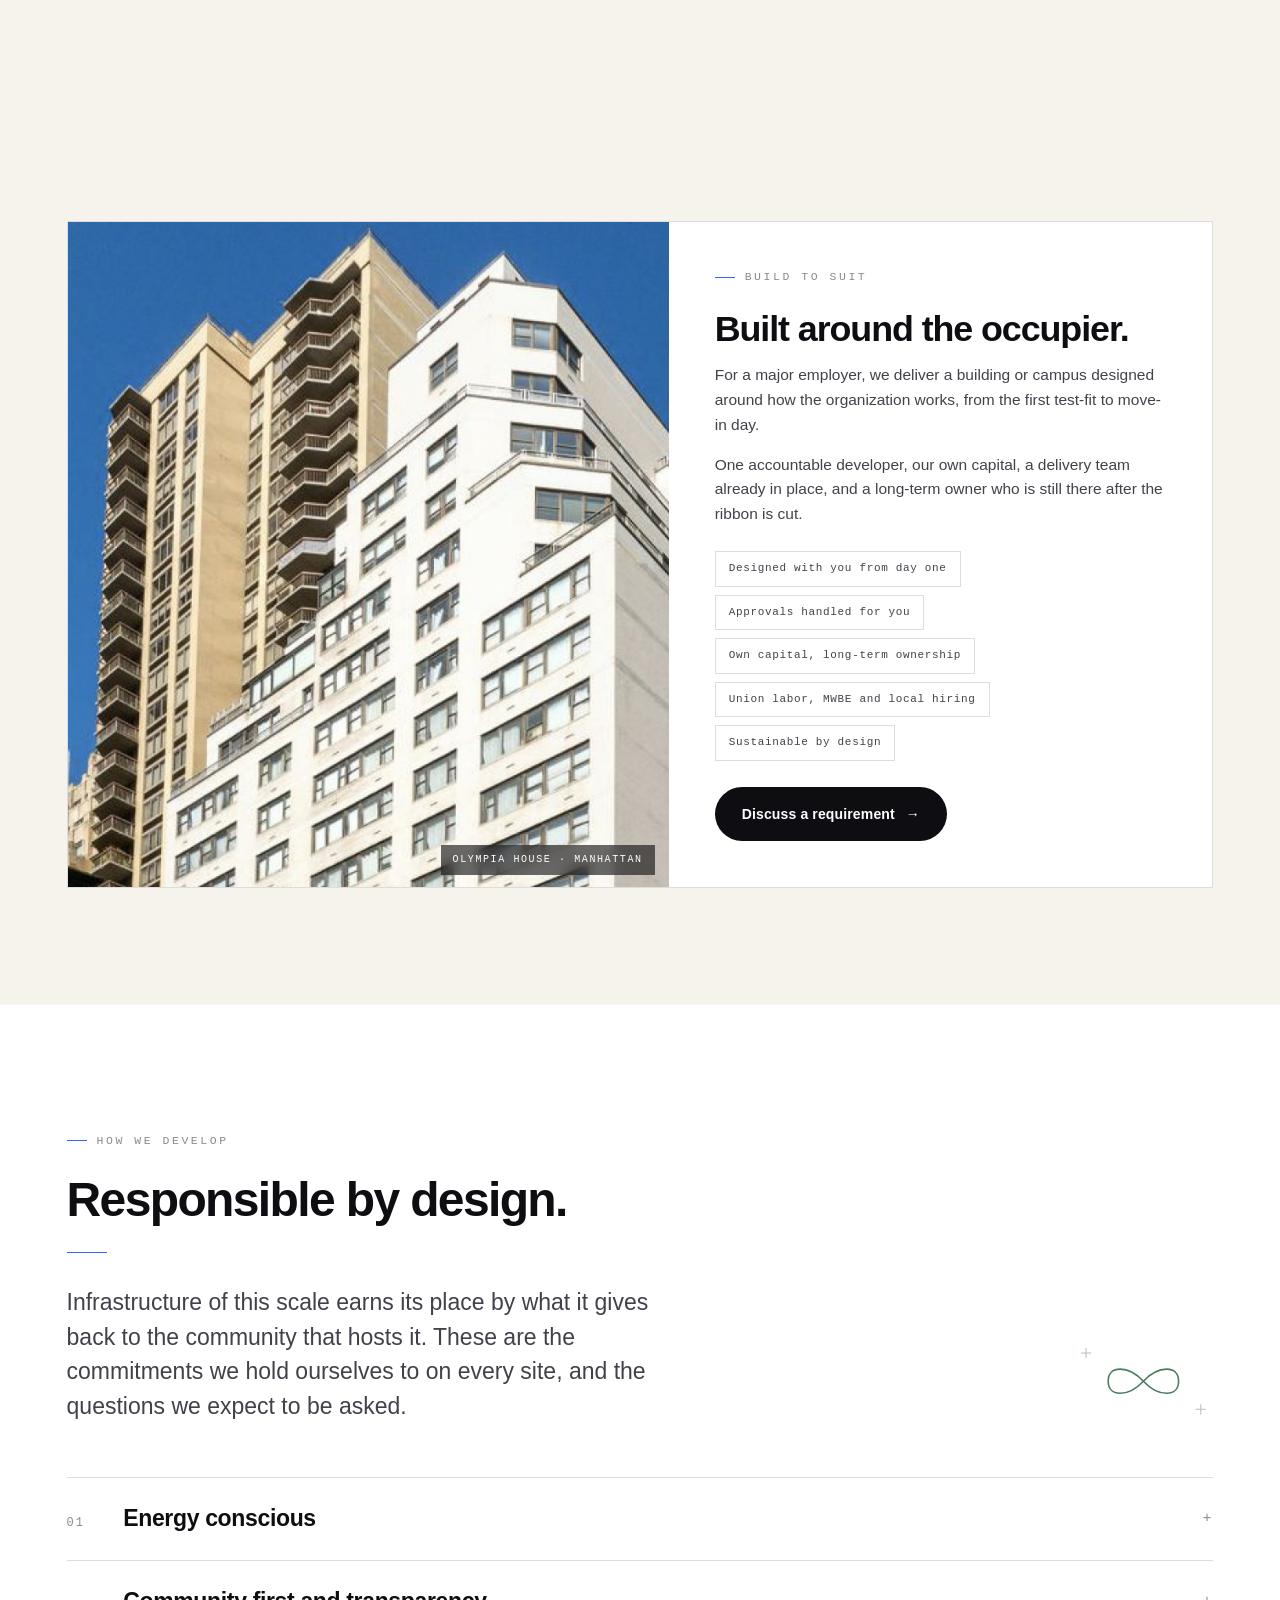
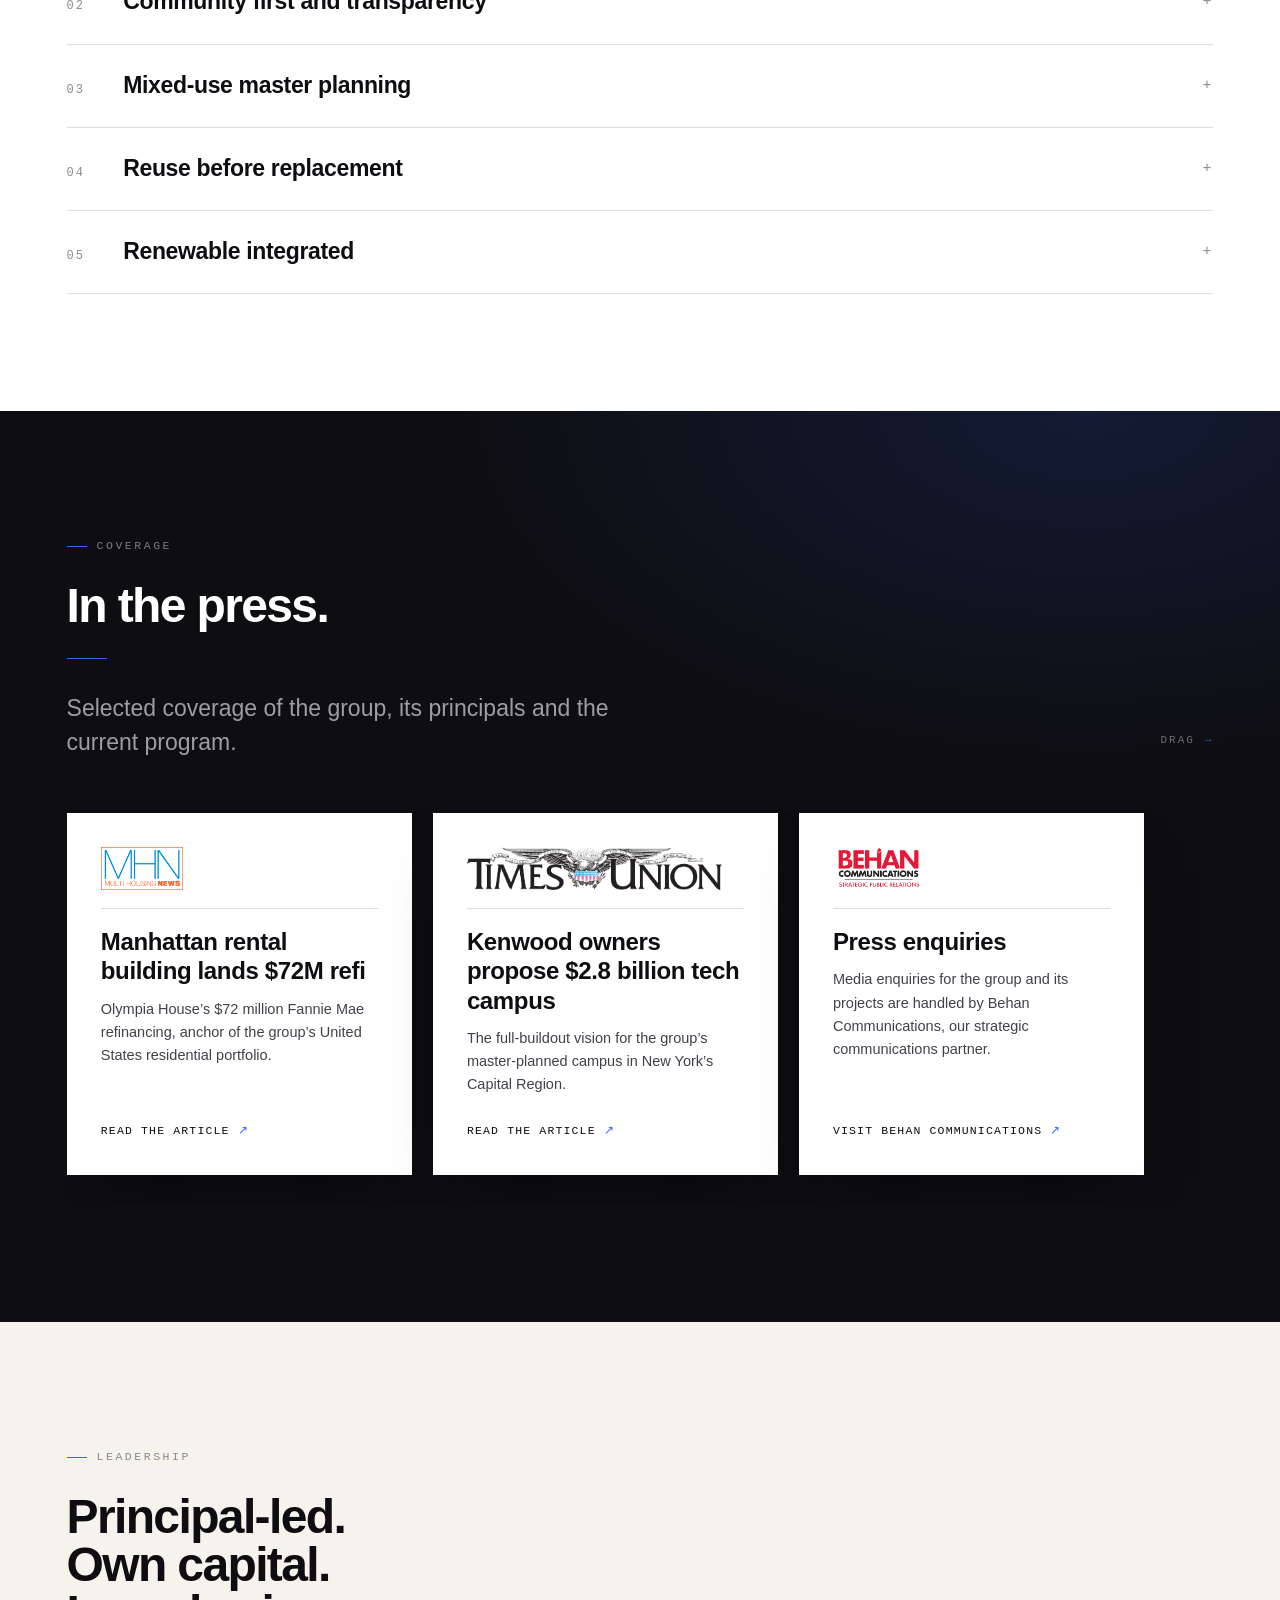
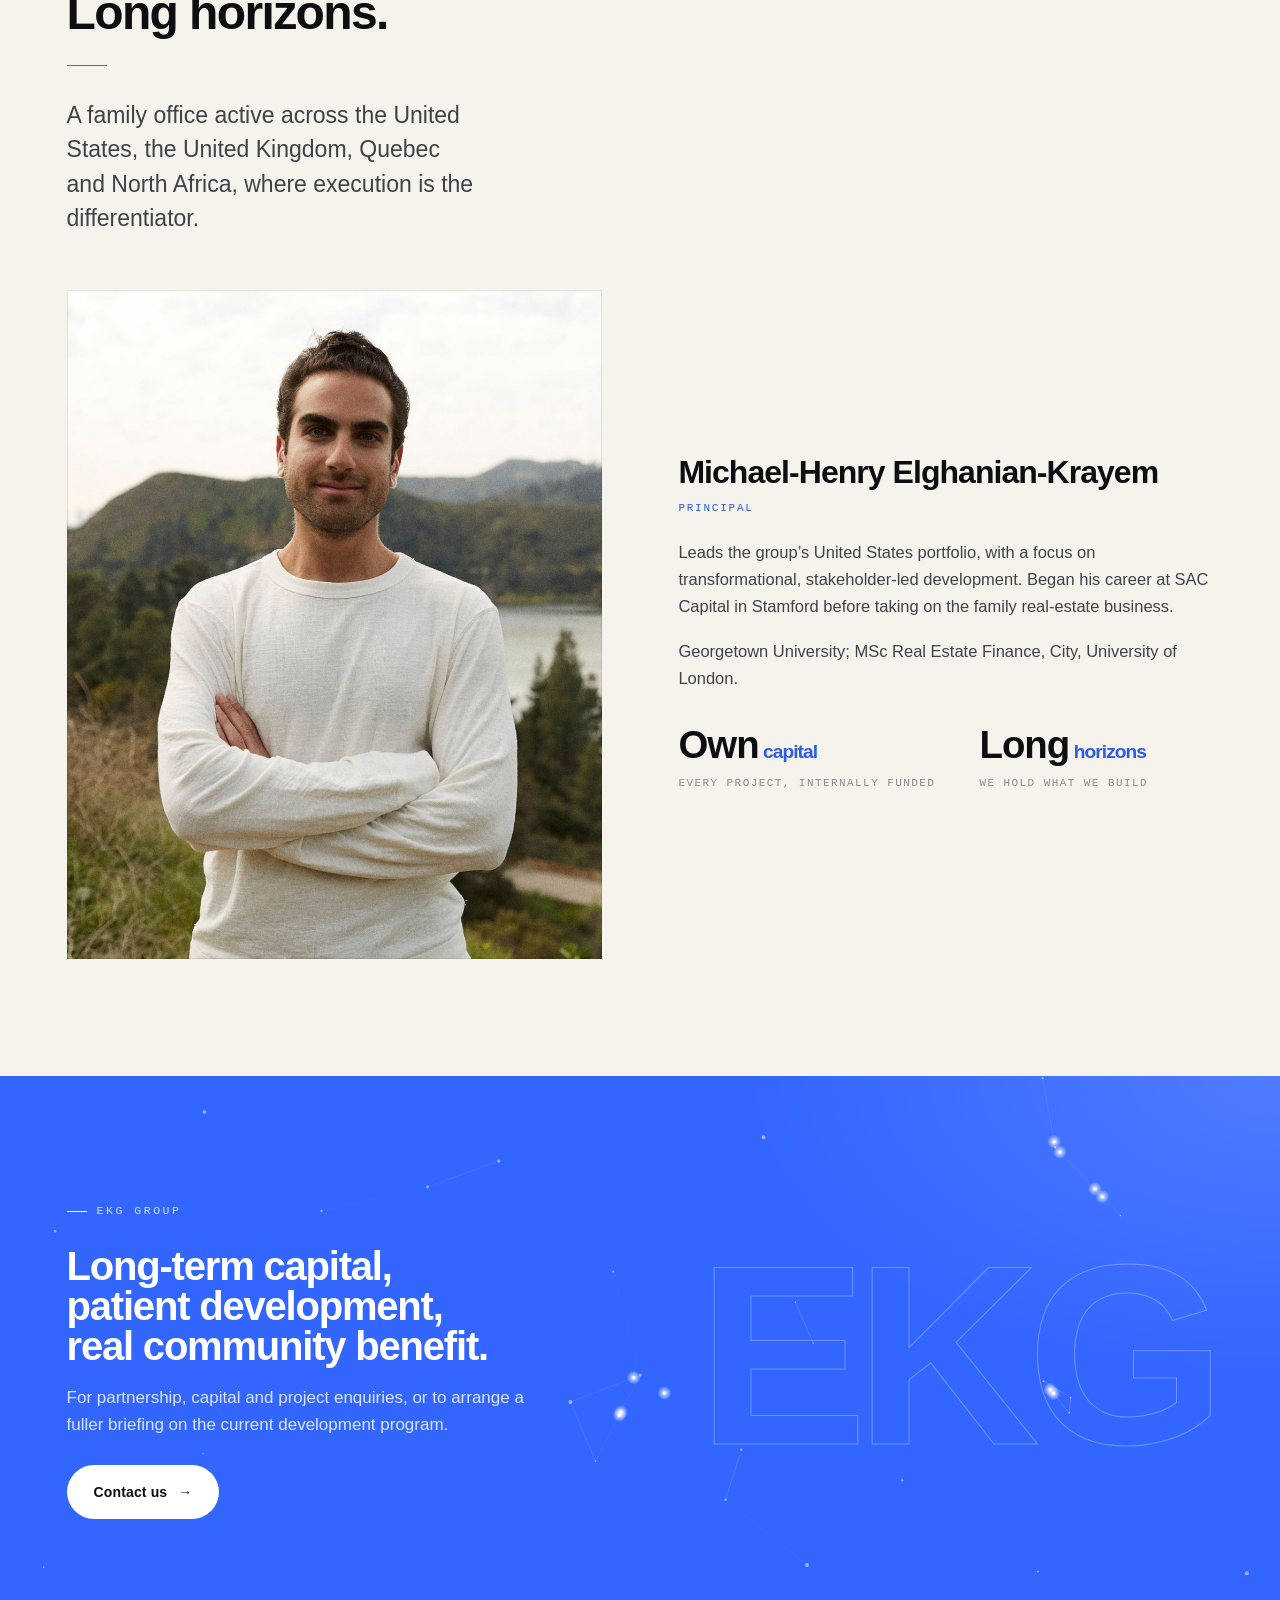
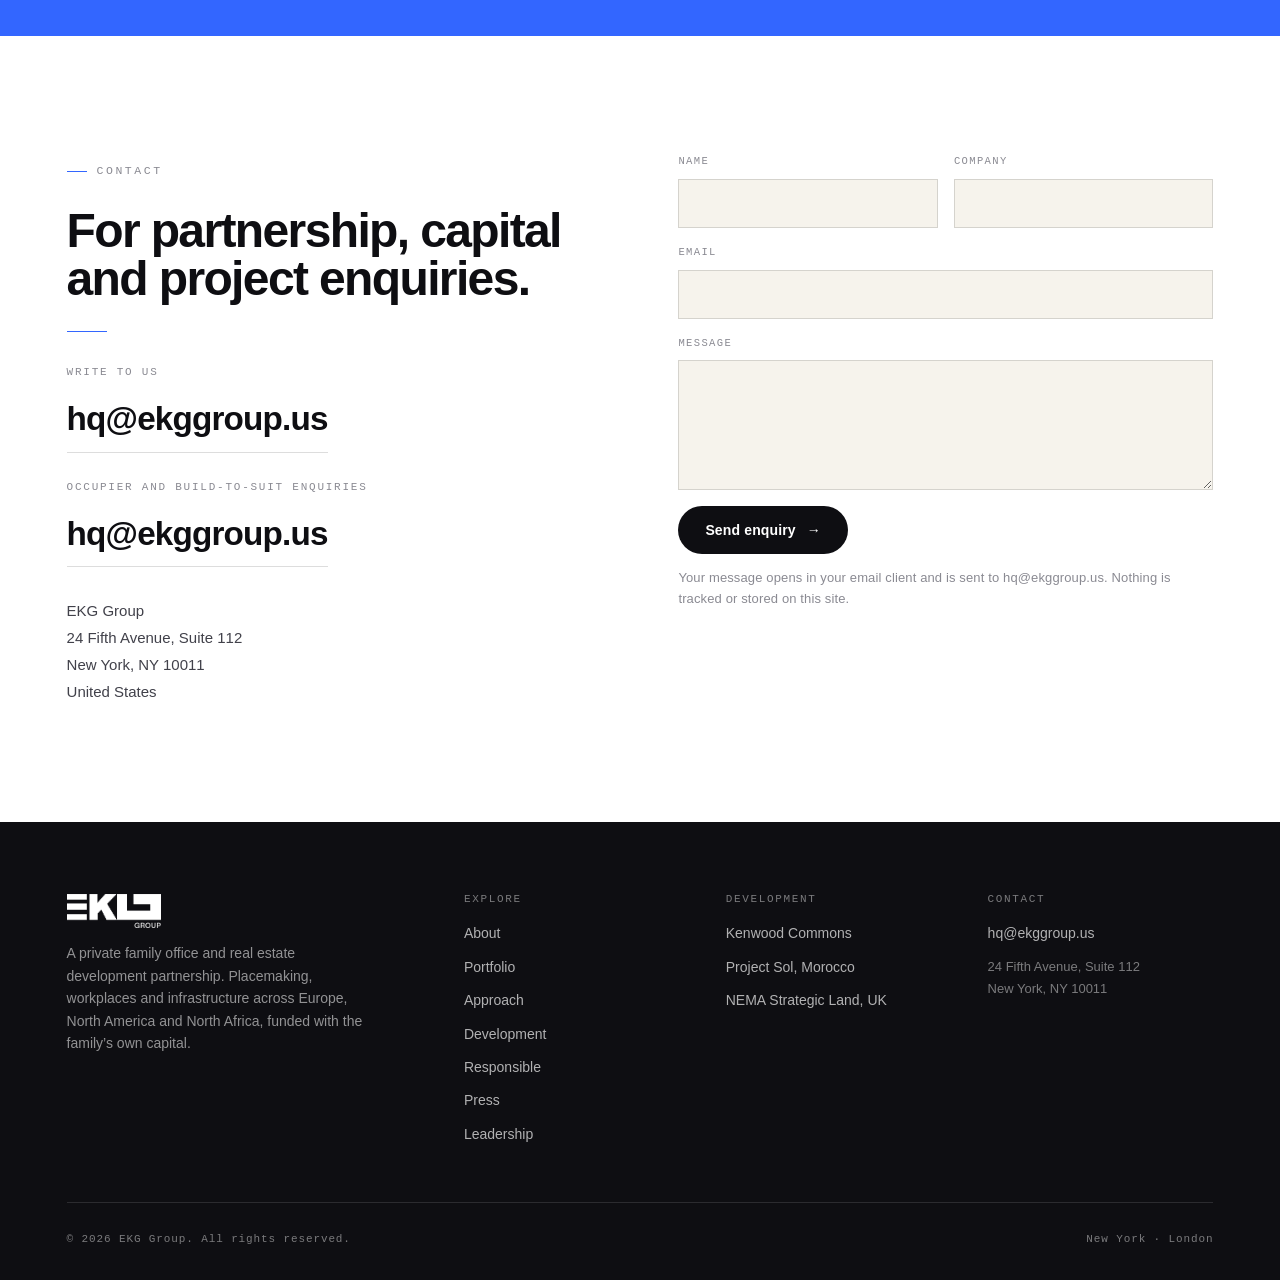
==== commit 88b2ee19: "Lead with held assets: Olympia House and Soho Farmhouse imagery, portfolio moved up, Kenwood renders" ====
--- a/index.html
+++ b/index.html
@@ -6,7 +6,7 @@
 <title>EKG Group — Real estate development, placemaking &amp; infrastructure</title>
 <meta name="description" content="EKG Group is a privately held family office and real estate partnership. For three decades we have assembled, master-planned, built and operated landmark assets across Europe, North America and North Africa. We develop responsibly and sustainably: infrastructure on existing transmission, alongside new housing, in step with the communities that host it.">
 <meta property="og:title" content="EKG Group — Real estate development &amp; placemaking">
-<meta property="og:description" content="A private family partnership that assembles powered land, master-plans it, and builds the infrastructure and places that last.">
+<meta property="og:description" content="A privately held family partnership. Three decades building and holding homes, workplaces and the infrastructure behind them.">
 <meta property="og:image" content="assets/renderings/og-image.jpg">
 <meta property="og:type" content="website">
 <meta name="theme-color" content="#F6F3EC">
@@ -25,10 +25,10 @@
   <button class="menu-btn" id="menuBtn" aria-label="Menu"><span></span><span></span><span></span></button>
   <div class="navlinks" id="navlinks">
     <a href="#about">About</a>
+    <a href="#portfolio">Portfolio</a>
     <a href="#approach">Approach</a>
     <a href="#development">Development</a>
     <a href="#responsible">Responsible</a>
-    <a href="#portfolio">Portfolio</a>
     <a href="#press">Press</a>
     <a href="#leadership">Leadership</a>
     <a class="cta" href="#contact">Contact</a>
@@ -47,13 +47,13 @@
         <h1>We build the places that last. Homes, <span class="hl">workplaces</span> and the infrastructure behind them.</h1>
         <p class="sub">A privately held family partnership, three decades in the field across Europe, North America and North Africa. We develop responsibly and sustainably, and we hold what we build: workplaces, new housing and the infrastructure behind them, in step with the communities that host it.</p>
         <div class="actions">
-          <a class="btn btn-primary" href="#development">Current development <span class="arr">&rarr;</span></a>
-          <a class="btn btn-ghost" href="#portfolio">View the portfolio</a>
+          <a class="btn btn-primary" href="#portfolio">View the portfolio <span class="arr">&rarr;</span></a>
+          <a class="btn btn-ghost" href="#development">Current development</a>
         </div>
       </div>
       <div class="hmedia">
-        <div class="hm hm-main"><img src="assets/renderings/kenwood-plaza.jpg" alt="Kenwood Commons plaza" fetchpriority="high"><span class="cap">Kenwood Commons</span></div>
-        <div class="hm hm-sub"><img src="assets/renderings/development.jpg" alt="Workplace campus at Kenwood Commons, with the restored historic building alongside new offices" style="object-position:50% 42%"><span class="cap">Workplace campus</span></div>
+        <div class="hm hm-main"><img src="assets/gallery/olympia-tower.jpg" alt="Olympia House, Manhattan" fetchpriority="high" style="object-position:60% 30%"><span class="cap">Olympia House &middot; Manhattan</span></div>
+        <div class="hm hm-sub"><img src="assets/gallery/soho-farmhouse.jpg" alt="Soho Farmhouse, Oxfordshire" style="object-position:50% 60%"><span class="cap">Soho Farmhouse &middot; Oxfordshire</span></div>
       </div>
     </div>
 
@@ -69,10 +69,10 @@
 <!-- ===================== MARQUEE ===================== -->
 <div class="marquee" aria-hidden="true">
   <div class="track" id="track">
+    <span class="mi">Olympia House &middot; Manhattan</span>
+    <span class="mi">Soho Farmhouse &middot; Oxfordshire</span>
     <span class="mi">Kenwood Commons &middot; Albany</span>
     <span class="mi">Project Sol &middot; Morocco</span>
-    <span class="mi">Soho Farmhouse &middot; Oxfordshire</span>
-    <span class="mi">Olympia House &middot; Manhattan</span>
     <span class="mi">Center Parcs &middot; Moselle</span>
     <span class="mi">Sofitel &middot; Brussels</span>
     <span class="mi">Last-mile logistics &middot; Manhattan</span>
@@ -98,17 +98,106 @@
     </div>
     <div class="col-media reveal d1">
       <div class="media arch-tr par" data-par="24">
-        <img src="assets/gallery/soho-farmhouse.jpg" alt="Soho Farmhouse, Oxfordshire">
+        <img src="assets/gallery/parkstreet-ext.jpg" alt="Park Street, London">
         <span class="frameline"></span>
-        <span class="cap">Soho Farmhouse &middot; Oxfordshire</span>
-      </div>
-      <div class="stack2"><img src="assets/portfolio/olympia-house.jpg" alt="Olympia House, Manhattan"><span class="cap">Olympia House &middot; Manhattan</span></div>
+        <span class="cap">Park Street &middot; London</span>
+      </div>
+      <div class="stack2"><img src="assets/portfolio/lowndes-square.jpg" alt="Lowndes Square, Knightsbridge"><span class="cap">Lowndes Square &middot; Knightsbridge</span></div>
+    </div>
+  </div>
+</section>
+
+<!-- ===================== PORTFOLIO (track record) ===================== -->
+<section id="portfolio" class="band-2">
+  <div class="wrap">
+    <div class="reveal" style="max-width:52ch">
+      <span class="eyebrow">Track record</span>
+      <h2 class="title">The core portfolio.</h2>
+      <hr class="accent">
+      <p class="lead">From industrial master planning and large-scale economic development projects to trophy homes in Knightsbridge, multifamily towers in Manhattan and last-mile logistics in Hudson Yards. A portfolio built across cycles, owned and operated for the long term. It is the foundation the current program is built on.</p>
+      
+    </div>
+
+
+
+    <!-- Trophy asset: Olympia House -->
+    <div class="deepfeature reveal" id="olympia" style="margin-bottom:clamp(20px,3vh,34px)">
+      <div class="df-in">
+        <div class="df-media par" data-par="16" data-gallery="assets/portfolio/olympia-house.jpg|assets/gallery/olympia-night.jpg|assets/gallery/olympia-tower.jpg|assets/renderings/hero-tr.jpg" style="cursor:zoom-in">
+          <img src="assets/portfolio/olympia-house.jpg" alt="Olympia House on the Manhattan skyline at night">
+          <span class="cap">Olympia House &middot; Manhattan</span>
+          <span class="glbadge">4 photos</span>
+        </div>
+        <div class="df-body">
+          <div style="display:flex;align-items:center;justify-content:space-between;gap:16px">
+            <span class="eyebrow" style="margin-bottom:0;white-space:nowrap">Trophy asset &middot; Manhattan</span>
+            <span class="statusdot" style="color:var(--body);white-space:nowrap"><span class="d"></span>Owned &amp; held</span>
+          </div>
+          <h3 style="margin-top:22px">Olympia House.</h3>
+          <p>A full-service trophy multifamily building on Second Avenue, held long-term by the family office. Two hundred and fifty homes above 15,000 sq ft of retail frontage, with Bank of America and West Side Market among the tenants, a 135-car parking garage, roof terrace and gym.</p>
+          <p>Eighty-five per cent free-market, and refinanced through Fannie Mae. It remains the anchor of the group&rsquo;s United States residential portfolio.</p>
+          <div class="kv-stats">
+            <div class="s"><div class="v">250</div><div class="l">Homes</div></div>
+            <div class="s"><div class="v">15k<span class="u">sq ft</span></div><div class="l">Retail frontage</div></div>
+            <div class="s"><div class="v">135</div><div class="l">Car garage</div></div>
+            <div class="s"><div class="v">85<span class="u">%</span></div><div class="l">Free market</div></div>
+          </div>
+        </div>
+      </div>
+    </div>
+
+
+    <div class="pfilter reveal d1" id="pfilter" role="tablist" aria-label="Filter the portfolio by sector">
+        <button class="pf on" data-f="all" aria-pressed="true">All</button>
+        <button class="pf" data-f="residential" aria-pressed="false">Residential</button>
+        <button class="pf" data-f="hospitality" aria-pressed="false">Hospitality</button>
+        <button class="pf" data-f="commercial" aria-pressed="false">Commercial</button>
+      </div>
+
+    <!-- Residential -->
+    <div class="psector reveal" data-sector="residential">
+      <div class="shead"><h3>Residential</h3><span class="ct">Prime central London</span></div>
+      <div class="pgrid" style="grid-template-columns:repeat(2,1fr);max-width:900px">
+                <article class="pcard" data-gallery="assets/portfolio/lowndes-square.jpg|assets/gallery/lowndes-drawing.jpg|assets/gallery/lowndes-dining.jpg|assets/gallery/lowndes-bed.jpg|assets/gallery/lowndes-pool.jpg"><div class="ph"><img src="assets/portfolio/lowndes-square.jpg" alt="Lowndes Square, Knightsbridge"></div><div class="meta"><div class="loc">Knightsbridge, London</div><h3>Lowndes Square</h3><p>Eight apartments amalgamated over ten years into a 15,000 sq ft single-family residence on Lowndes Square: ten bedrooms, garden, pool, connected to two rear mews. A joint venture with Xenia.</p><div class="type">Trophy residential</div></div></article>
+        <article class="pcard" data-gallery="assets/gallery/brechin-ext.jpg|assets/portfolio/brechin-studios.jpg|assets/gallery/brechin-living.jpg|assets/gallery/brechin-kitchen.jpg"><div class="ph"><img src="assets/gallery/brechin-ext.jpg" alt="Brechin Place, South Kensington" style="object-position:50% 40%"></div><div class="meta"><div class="loc">South Kensington, London</div><h3>Brechin Place</h3><p>A refined residential redevelopment in prime central London, delivered to a trophy specification within the group&rsquo;s long-running European portfolio.</p><div class="type">Residential</div></div></article>
+      </div>
+    </div>
+
+    <!-- Hospitality -->
+    <div class="psector reveal" data-sector="hospitality">
+      <div class="shead"><h3>Hospitality</h3><span class="ct">Owned &amp; operated</span></div>
+      <div class="pgrid">
+        <article class="pcard" data-gallery="assets/renderings/hero-tall.jpg|assets/gallery/soho-farmhouse.jpg|assets/gallery/soho-cabin.jpg"><div class="ph"><img src="assets/renderings/hero-tall.jpg" alt="Soho Farmhouse"></div><div class="meta"><div class="loc">Oxfordshire, United Kingdom</div><h3>Soho Farmhouse</h3><p>A 100-acre members&rsquo; estate developed ground-up for Soho House Group in 2015, then expanded in 2018 and 2021. 90-plus cabins, 96%+ occupancy. Wholly owned; landlord to Soho House Group.</p><div class="type">Hospitality &middot; landlord</div></div></article>
+        <article class="pcard" data-gallery="assets/portfolio/villa-franceschini.jpg|assets/gallery/franceschini-lake.jpg|assets/gallery/franceschini-living.jpg|assets/gallery/franceschini-lounge.jpg|assets/gallery/franceschini-winter.jpg"><div class="ph"><img src="assets/portfolio/villa-franceschini.jpg" alt="Le Franceschini Private Resort, Mont Tremblant"></div><div class="meta"><div class="loc">Mont Tremblant, Canada</div><h3>Le Franceschini Private Resort</h3><p>A villa and boutique hotel on the banks of Lac Tremblant, developed ground-up and completed in 2020. Fifteen lakefront rooms in Quebec&rsquo;s most prestigious summer and ski resort; European design, North American ethos.</p><div class="type">Hospitality &middot; 15 keys</div></div></article>
+        <article class="pcard" data-gallery="assets/portfolio/poconos.jpeg|assets/gallery/reserve-living.jpg|assets/gallery/reserve-dining.jpg|assets/gallery/reserve-bed.jpg|assets/gallery/reserve-kitchen.jpg"><div class="ph"><img src="assets/portfolio/poconos.jpeg" alt="Reserve Stays, Poconos"></div><div class="meta"><div class="loc">Poconos, Pennsylvania</div><h3>Reserve Stays</h3><p>A collection of design-led hospitality properties in the Pocono Mountains, owned and operated by the group.</p><div class="type">Hospitality</div></div></article>
+      </div>
+    </div>
+
+    <!-- Logistics & commercial -->
+    <div class="psector reveal" data-sector="commercial">
+      <div class="shead"><h3>Commercial</h3><span class="ct">London</span></div>
+      <div class="pgrid" style="grid-template-columns:1fr;max-width:434px">
+                <article class="pcard" data-gallery="assets/gallery/parkstreet-ext.jpg|assets/gallery/parkstreet-hall.jpg|assets/gallery/parkstreet-library.jpg|assets/gallery/parkstreet-terrace.jpg"><div class="ph"><img src="assets/portfolio/park-street.jpeg" alt="Park Street"></div><div class="meta"><div class="loc">London, United Kingdom</div><h3>Park Street</h3><p>A prime central London asset within the group&rsquo;s long-running European real-estate portfolio, held for the long term.</p><div class="type">Commercial</div></div></article>
+        
+      </div>
+    </div>
+
+    <!-- ledger -->
+    <div class="ledger reveal">
+      <div class="lhead">Also in the partner portfolio</div>
+            <div class="lrow"><span class="lic" aria-hidden="true"><svg viewBox="0 0 22 22" fill="none"><path d="M4 11 L11 4.5 L18 11"/><path d="M6 9.5 V18 H16 V9.5"/><path d="M10 18 v-4.5 h2.5 V18"/></svg></span><div class="nm">Kingwood</div><div class="lc">Knightsbridge, London</div><div class="ty">Residential &middot; sold 2018</div></div>
+      <div class="lrow"><span class="lic" aria-hidden="true"><svg viewBox="0 0 22 22" fill="none"><path d="M4 11 L11 4.5 L18 11"/><path d="M6 9.5 V18 H16 V9.5"/><path d="M10 18 v-4.5 h2.5 V18"/></svg></span><div class="nm">Knights House</div><div class="lc">Knightsbridge, London</div><div class="ty">Residential &middot; sold 2016</div></div>
+      <div class="lrow"><span class="lic" aria-hidden="true"><svg viewBox="0 0 22 22" fill="none"><path d="M3 17 V7"/><path d="M3 13 H19 V17"/><path d="M3 17 h16"/><path d="M5 13 v-2.4 a1.6 1.6 0 0 1 1.6 -1.6 h2 a1.6 1.6 0 0 1 1.6 1.6 V13"/><path d="M12 13 V11 h7 v2" stroke-opacity=".55"/></svg></span><div class="nm">Mollie&rsquo;s Motel &amp; Diner</div><div class="lc">Nationwide, United Kingdom</div><div class="ty">Hospitality &middot; operating</div></div>
+      <div class="lrow"><span class="lic" aria-hidden="true"><svg viewBox="0 0 22 22" fill="none"><rect x="4" y="8" width="14" height="10"/><path d="M4 8 L8 4 H18 L14 8 M18 4 V14 L14 18 M11 8 v10" stroke-opacity=".55"/></svg></span><div class="nm">Last-mile Manhattan logistics center</div><div class="lc">Hudson Yards, Manhattan</div><div class="ty">Logistics &middot; 250,000 sq ft</div></div>
+      <div class="lrow"><span class="lic" aria-hidden="true"><svg viewBox="0 0 22 22" fill="none"><path d="M11 3 L15.5 9.5 H13.5 L17.5 15 H4.5 L8.5 9.5 H6.5 Z"/><path d="M11 15 v4"/><path d="M7 19 h8" stroke-opacity=".55"/></svg></span><div class="nm">Route 9</div><div class="lc">Saint-Jovite, Canada</div><div class="ty">Retail &amp; resort</div></div>
+      <div class="lrow"><span class="lic" aria-hidden="true"><svg viewBox="0 0 22 22" fill="none"><path d="M11 3 L15.5 9.5 H13.5 L17.5 15 H4.5 L8.5 9.5 H6.5 Z"/><path d="M11 15 v4"/><path d="M7 19 h8" stroke-opacity=".55"/></svg></span><div class="nm">Center Parcs Moselle</div><div class="lc">Moselle, France</div><div class="ty">Hospitality &middot; 435 acres</div></div>
+      <div class="lrow"><span class="lic" aria-hidden="true"><svg viewBox="0 0 22 22" fill="none"><path d="M5 14 a6 6 0 0 1 12 0"/><path d="M3.5 16 h15"/><path d="M11 8 v-1.6"/><circle cx="11" cy="5" r="1"/></svg></span><div class="nm">Sofitel Brussels Europe</div><div class="lc">Brussels, Belgium</div><div class="ty">Hospitality &middot; 149 keys</div></div>
     </div>
   </div>
 </section>
 
 <!-- ===================== APPROACH ===================== -->
-<section id="approach" class="band-2">
+<section id="approach">
   <div class="wrap">
     <div class="approach-head reveal">
       <span class="eyebrow">What we do</span>
@@ -222,8 +311,8 @@
     <div class="deepfeature reveal">
       <div class="df-in">
         <div class="df-media par" data-par="16">
-          <img src="assets/renderings/kenwood-plaza.jpg" alt="Workplace campus plaza at Kenwood Commons">
-          <span class="cap" style="left:auto;right:14px">Kenwood Commons</span>
+          <img src="assets/gallery/olympia-night.jpg" alt="Olympia House, Manhattan" style="object-position:50% 8%">
+          <span class="cap" style="left:auto;right:14px">Olympia House &middot; Manhattan</span>
         </div>
         <div class="df-body">
           <span class="eyebrow">Build to suit</span>
@@ -270,115 +359,6 @@
       <div class="rrow reveal d2"><span class="rn">03</span><h3>Mixed-use master planning</h3></div>
       <div class="rrow reveal d3"><span class="rn">04</span><h3>Reuse before replacement</h3></div>
       <div class="rrow reveal d3"><span class="rn">05</span><h3>Renewable integrated</h3></div>
-    </div>
-  </div>
-</section>
-
-<!-- ===================== TRANSFORMATION (before / after) ===================== -->
-<section id="transformation" class="band-2">
-  <div class="wrap">
-    <div class="reveal" style="max-width:58ch">
-      <span class="eyebrow">The transformation</span>
-      <h2 class="title">Master plan transformation.</h2>
-      <hr class="accent">
-      <p class="lead">Kenwood, Albany. The largest contiguous undeveloped parcel in the city, dormant for years, and the master-planned community it is becoming. Drag to compare.</p>
-    </div>
-    <div class="cmp reveal d1" id="cmp" role="slider" tabindex="0" aria-label="Drag to compare the site today with the master plan" aria-valuemin="0" aria-valuemax="100" aria-valuenow="50">
-      <div class="lay"><img src="assets/renderings/kenwood-site.jpg" alt="The Kenwood site today, aerial view" draggable="false"></div>
-      <div class="lay after"><img src="assets/renderings/development.jpg" alt="Master-planned campus" draggable="false"></div>
-      <span class="cmptag tl">The site today</span>
-      <span class="cmptag tr">The master plan</span>
-      <div class="cmpbar" aria-hidden="true"><span class="knob">&#8596;</span></div>
-    </div>
-    <p class="fine" style="margin-top:16px">Aerial photography of the Kenwood site.</p>
-  </div>
-</section>
-
-<!-- ===================== PORTFOLIO (track record) ===================== -->
-<section id="portfolio" class="band-2">
-  <div class="wrap">
-    <div class="reveal" style="max-width:52ch">
-      <span class="eyebrow">Track record</span>
-      <h2 class="title">The core portfolio.</h2>
-      <hr class="accent">
-      <p class="lead">From industrial master planning and large-scale economic development projects to trophy homes in Knightsbridge, multifamily towers in Manhattan and last-mile logistics in Hudson Yards. A portfolio built across cycles, owned and operated for the long term. It is the foundation the current program is built on.</p>
-      
-    </div>
-
-
-
-    <!-- Trophy asset: Olympia House -->
-    <div class="deepfeature reveal" id="olympia" style="margin-bottom:clamp(20px,3vh,34px)">
-      <div class="df-in">
-        <div class="df-media par" data-par="16" data-gallery="assets/portfolio/olympia-house.jpg|assets/gallery/olympia-night.jpg|assets/gallery/olympia-tower.jpg|assets/renderings/hero-tr.jpg" style="cursor:zoom-in">
-          <img src="assets/portfolio/olympia-house.jpg" alt="Olympia House on the Manhattan skyline at night">
-          <span class="cap">Olympia House &middot; Manhattan</span>
-          <span class="glbadge">4 photos</span>
-        </div>
-        <div class="df-body">
-          <div style="display:flex;align-items:center;justify-content:space-between;gap:16px">
-            <span class="eyebrow" style="margin-bottom:0;white-space:nowrap">Trophy asset &middot; Manhattan</span>
-            <span class="statusdot" style="color:var(--body);white-space:nowrap"><span class="d"></span>Owned &amp; held</span>
-          </div>
-          <h3 style="margin-top:22px">Olympia House.</h3>
-          <p>A full-service trophy multifamily building on Second Avenue, held long-term by the family office. Two hundred and fifty homes above 15,000 sq ft of retail frontage, with Bank of America and West Side Market among the tenants, a 135-car parking garage, roof terrace and gym.</p>
-          <p>Eighty-five per cent free-market, and refinanced through Fannie Mae. It remains the anchor of the group&rsquo;s United States residential portfolio.</p>
-          <div class="kv-stats">
-            <div class="s"><div class="v">250</div><div class="l">Homes</div></div>
-            <div class="s"><div class="v">15k<span class="u">sq ft</span></div><div class="l">Retail frontage</div></div>
-            <div class="s"><div class="v">135</div><div class="l">Car garage</div></div>
-            <div class="s"><div class="v">85<span class="u">%</span></div><div class="l">Free market</div></div>
-          </div>
-        </div>
-      </div>
-    </div>
-
-
-    <div class="pfilter reveal d1" id="pfilter" role="tablist" aria-label="Filter the portfolio by sector">
-        <button class="pf on" data-f="all" aria-pressed="true">All</button>
-        <button class="pf" data-f="residential" aria-pressed="false">Residential</button>
-        <button class="pf" data-f="hospitality" aria-pressed="false">Hospitality</button>
-        <button class="pf" data-f="commercial" aria-pressed="false">Commercial</button>
-      </div>
-
-    <!-- Residential -->
-    <div class="psector reveal" data-sector="residential">
-      <div class="shead"><h3>Residential</h3><span class="ct">Prime central London</span></div>
-      <div class="pgrid" style="grid-template-columns:repeat(2,1fr);max-width:900px">
-                <article class="pcard" data-gallery="assets/portfolio/lowndes-square.jpg|assets/gallery/lowndes-drawing.jpg|assets/gallery/lowndes-dining.jpg|assets/gallery/lowndes-bed.jpg|assets/gallery/lowndes-pool.jpg"><div class="ph"><img src="assets/portfolio/lowndes-square.jpg" alt="Lowndes Square, Knightsbridge"></div><div class="meta"><div class="loc">Knightsbridge, London</div><h3>Lowndes Square</h3><p>Eight apartments amalgamated over ten years into a 15,000 sq ft single-family residence on Lowndes Square: ten bedrooms, garden, pool, connected to two rear mews. A joint venture with Xenia.</p><div class="type">Trophy residential</div></div></article>
-        <article class="pcard" data-gallery="assets/gallery/brechin-ext.jpg|assets/portfolio/brechin-studios.jpg|assets/gallery/brechin-living.jpg|assets/gallery/brechin-kitchen.jpg"><div class="ph"><img src="assets/portfolio/brechin-studios.jpg" alt="Brechin Place"></div><div class="meta"><div class="loc">South Kensington, London</div><h3>Brechin Place</h3><p>A refined residential redevelopment in prime central London, delivered to a trophy specification within the group&rsquo;s long-running European portfolio.</p><div class="type">Residential</div></div></article>
-      </div>
-    </div>
-
-    <!-- Hospitality -->
-    <div class="psector reveal" data-sector="hospitality">
-      <div class="shead"><h3>Hospitality</h3><span class="ct">Owned &amp; operated</span></div>
-      <div class="pgrid">
-        <article class="pcard" data-gallery="assets/renderings/hero-tall.jpg|assets/gallery/soho-farmhouse.jpg|assets/gallery/soho-cabin.jpg"><div class="ph"><img src="assets/renderings/hero-tall.jpg" alt="Soho Farmhouse"></div><div class="meta"><div class="loc">Oxfordshire, United Kingdom</div><h3>Soho Farmhouse</h3><p>A 100-acre members&rsquo; estate developed ground-up for Soho House Group in 2015, then expanded in 2018 and 2021. 90-plus cabins, 96%+ occupancy. Wholly owned; landlord to Soho House Group.</p><div class="type">Hospitality &middot; landlord</div></div></article>
-        <article class="pcard" data-gallery="assets/portfolio/villa-franceschini.jpg|assets/gallery/franceschini-lake.jpg|assets/gallery/franceschini-living.jpg|assets/gallery/franceschini-lounge.jpg|assets/gallery/franceschini-winter.jpg"><div class="ph"><img src="assets/portfolio/villa-franceschini.jpg" alt="Le Franceschini Private Resort, Mont Tremblant"></div><div class="meta"><div class="loc">Mont Tremblant, Canada</div><h3>Le Franceschini Private Resort</h3><p>A villa and boutique hotel on the banks of Lac Tremblant, developed ground-up and completed in 2020. Fifteen lakefront rooms in Quebec&rsquo;s most prestigious summer and ski resort; European design, North American ethos.</p><div class="type">Hospitality &middot; 15 keys</div></div></article>
-        <article class="pcard" data-gallery="assets/portfolio/poconos.jpeg|assets/gallery/reserve-living.jpg|assets/gallery/reserve-dining.jpg|assets/gallery/reserve-bed.jpg|assets/gallery/reserve-kitchen.jpg"><div class="ph"><img src="assets/portfolio/poconos.jpeg" alt="Reserve Stays, Poconos"></div><div class="meta"><div class="loc">Poconos, Pennsylvania</div><h3>Reserve Stays</h3><p>A collection of design-led hospitality properties in the Pocono Mountains, owned and operated by the group.</p><div class="type">Hospitality</div></div></article>
-      </div>
-    </div>
-
-    <!-- Logistics & commercial -->
-    <div class="psector reveal" data-sector="commercial">
-      <div class="shead"><h3>Commercial</h3><span class="ct">London</span></div>
-      <div class="pgrid" style="grid-template-columns:1fr;max-width:434px">
-                <article class="pcard" data-gallery="assets/gallery/parkstreet-ext.jpg|assets/gallery/parkstreet-hall.jpg|assets/gallery/parkstreet-library.jpg|assets/gallery/parkstreet-terrace.jpg"><div class="ph"><img src="assets/portfolio/park-street.jpeg" alt="Park Street"></div><div class="meta"><div class="loc">London, United Kingdom</div><h3>Park Street</h3><p>A prime central London asset within the group&rsquo;s long-running European real-estate portfolio, held for the long term.</p><div class="type">Commercial</div></div></article>
-        
-      </div>
-    </div>
-
-    <!-- ledger -->
-    <div class="ledger reveal">
-      <div class="lhead">Also in the partner portfolio</div>
-            <div class="lrow"><span class="lic" aria-hidden="true"><svg viewBox="0 0 22 22" fill="none"><path d="M4 11 L11 4.5 L18 11"/><path d="M6 9.5 V18 H16 V9.5"/><path d="M10 18 v-4.5 h2.5 V18"/></svg></span><div class="nm">Kingwood</div><div class="lc">Knightsbridge, London</div><div class="ty">Residential &middot; sold 2018</div></div>
-      <div class="lrow"><span class="lic" aria-hidden="true"><svg viewBox="0 0 22 22" fill="none"><path d="M4 11 L11 4.5 L18 11"/><path d="M6 9.5 V18 H16 V9.5"/><path d="M10 18 v-4.5 h2.5 V18"/></svg></span><div class="nm">Knights House</div><div class="lc">Knightsbridge, London</div><div class="ty">Residential &middot; sold 2016</div></div>
-      <div class="lrow"><span class="lic" aria-hidden="true"><svg viewBox="0 0 22 22" fill="none"><path d="M3 17 V7"/><path d="M3 13 H19 V17"/><path d="M3 17 h16"/><path d="M5 13 v-2.4 a1.6 1.6 0 0 1 1.6 -1.6 h2 a1.6 1.6 0 0 1 1.6 1.6 V13"/><path d="M12 13 V11 h7 v2" stroke-opacity=".55"/></svg></span><div class="nm">Mollie&rsquo;s Motel &amp; Diner</div><div class="lc">Nationwide, United Kingdom</div><div class="ty">Hospitality &middot; operating</div></div>
-      <div class="lrow"><span class="lic" aria-hidden="true"><svg viewBox="0 0 22 22" fill="none"><rect x="4" y="8" width="14" height="10"/><path d="M4 8 L8 4 H18 L14 8 M18 4 V14 L14 18 M11 8 v10" stroke-opacity=".55"/></svg></span><div class="nm">Last-mile Manhattan logistics center</div><div class="lc">Hudson Yards, Manhattan</div><div class="ty">Logistics &middot; 250,000 sq ft</div></div>
-      <div class="lrow"><span class="lic" aria-hidden="true"><svg viewBox="0 0 22 22" fill="none"><path d="M11 3 L15.5 9.5 H13.5 L17.5 15 H4.5 L8.5 9.5 H6.5 Z"/><path d="M11 15 v4"/><path d="M7 19 h8" stroke-opacity=".55"/></svg></span><div class="nm">Route 9</div><div class="lc">Saint-Jovite, Canada</div><div class="ty">Retail &amp; resort</div></div>
-      <div class="lrow"><span class="lic" aria-hidden="true"><svg viewBox="0 0 22 22" fill="none"><path d="M11 3 L15.5 9.5 H13.5 L17.5 15 H4.5 L8.5 9.5 H6.5 Z"/><path d="M11 15 v4"/><path d="M7 19 h8" stroke-opacity=".55"/></svg></span><div class="nm">Center Parcs Moselle</div><div class="lc">Moselle, France</div><div class="ty">Hospitality &middot; 435 acres</div></div>
-      <div class="lrow"><span class="lic" aria-hidden="true"><svg viewBox="0 0 22 22" fill="none"><path d="M5 14 a6 6 0 0 1 12 0"/><path d="M3.5 16 h15"/><path d="M11 8 v-1.6"/><circle cx="11" cy="5" r="1"/></svg></span><div class="nm">Sofitel Brussels Europe</div><div class="lc">Brussels, Belgium</div><div class="ty">Hospitality &middot; 149 keys</div></div>
     </div>
   </div>
 </section>
@@ -504,10 +484,10 @@
       <div class="fcol">
         <h4>Explore</h4>
         <a href="#about">About</a>
+        <a href="#portfolio">Portfolio</a>
         <a href="#approach">Approach</a>
         <a href="#development">Development</a>
         <a href="#responsible">Responsible</a>
-        <a href="#portfolio">Portfolio</a>
         <a href="#press">Press</a>
         <a href="#leadership">Leadership</a>
       </div>
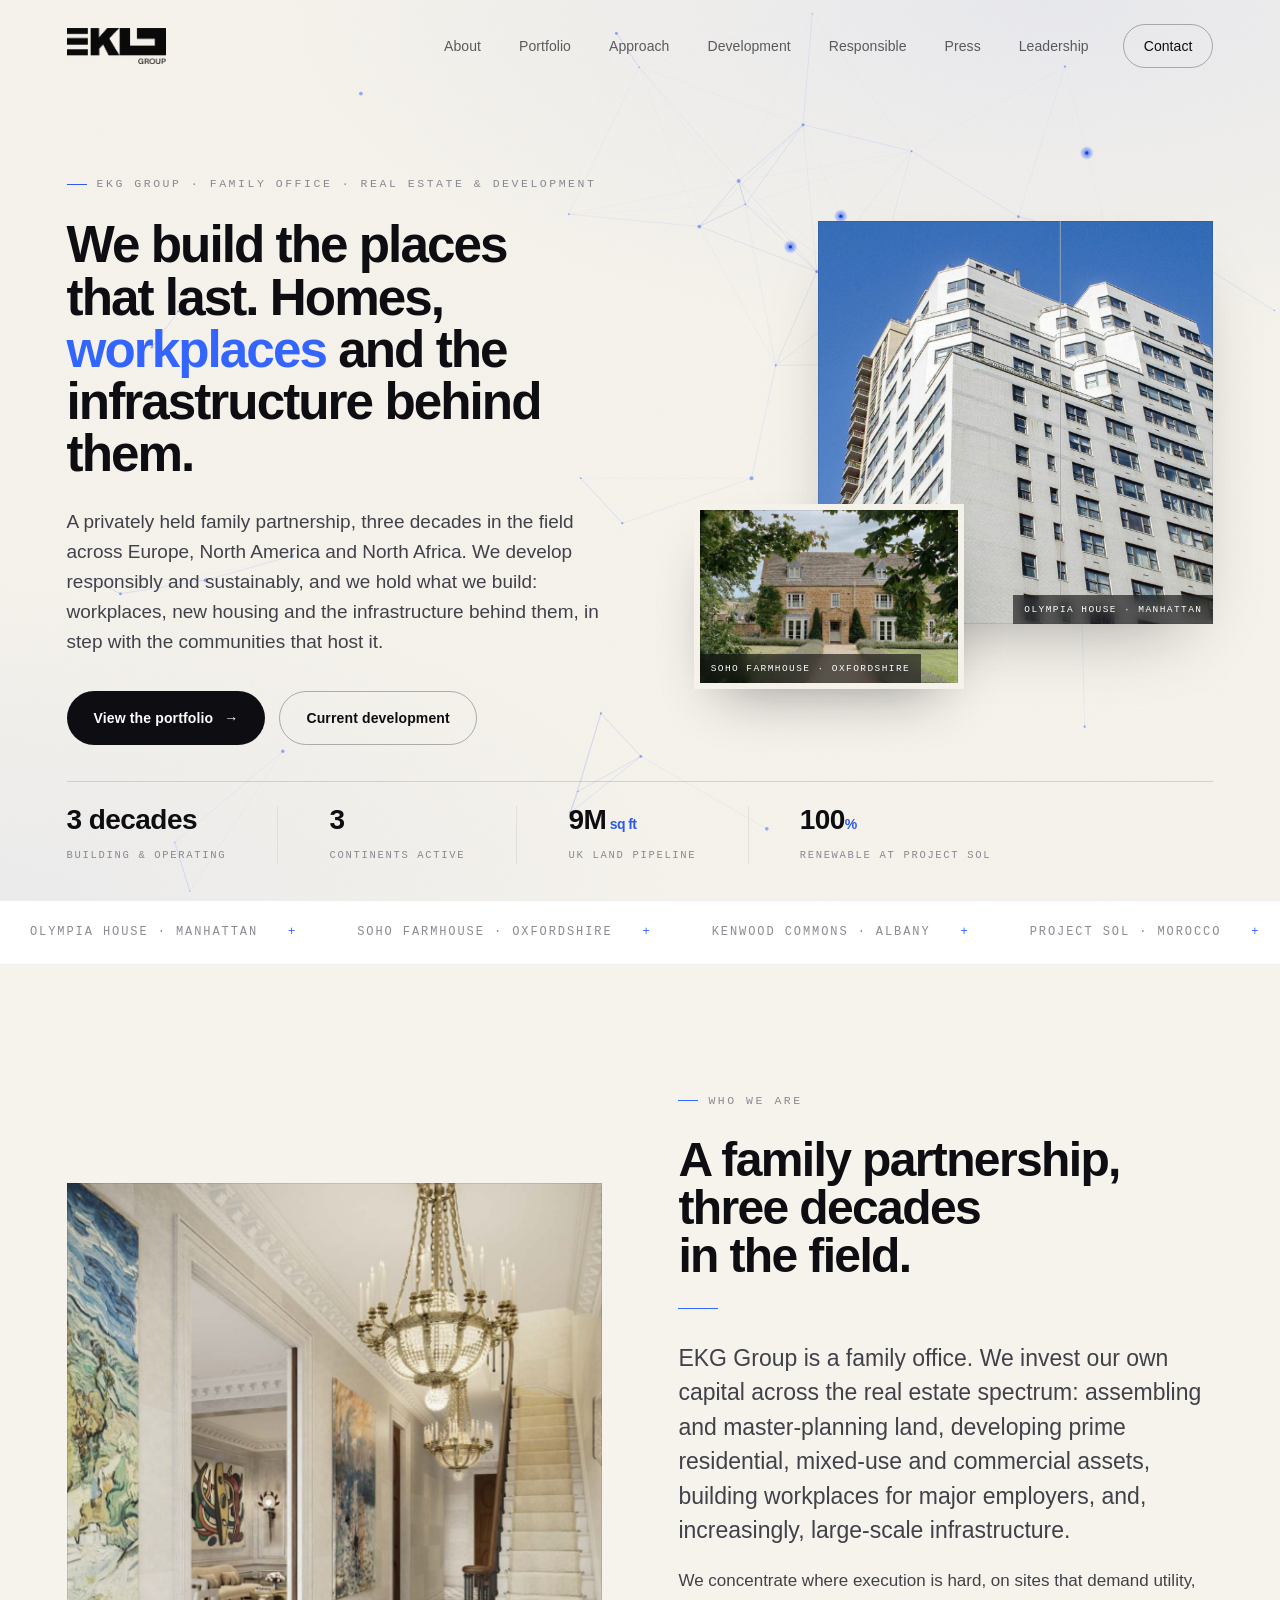
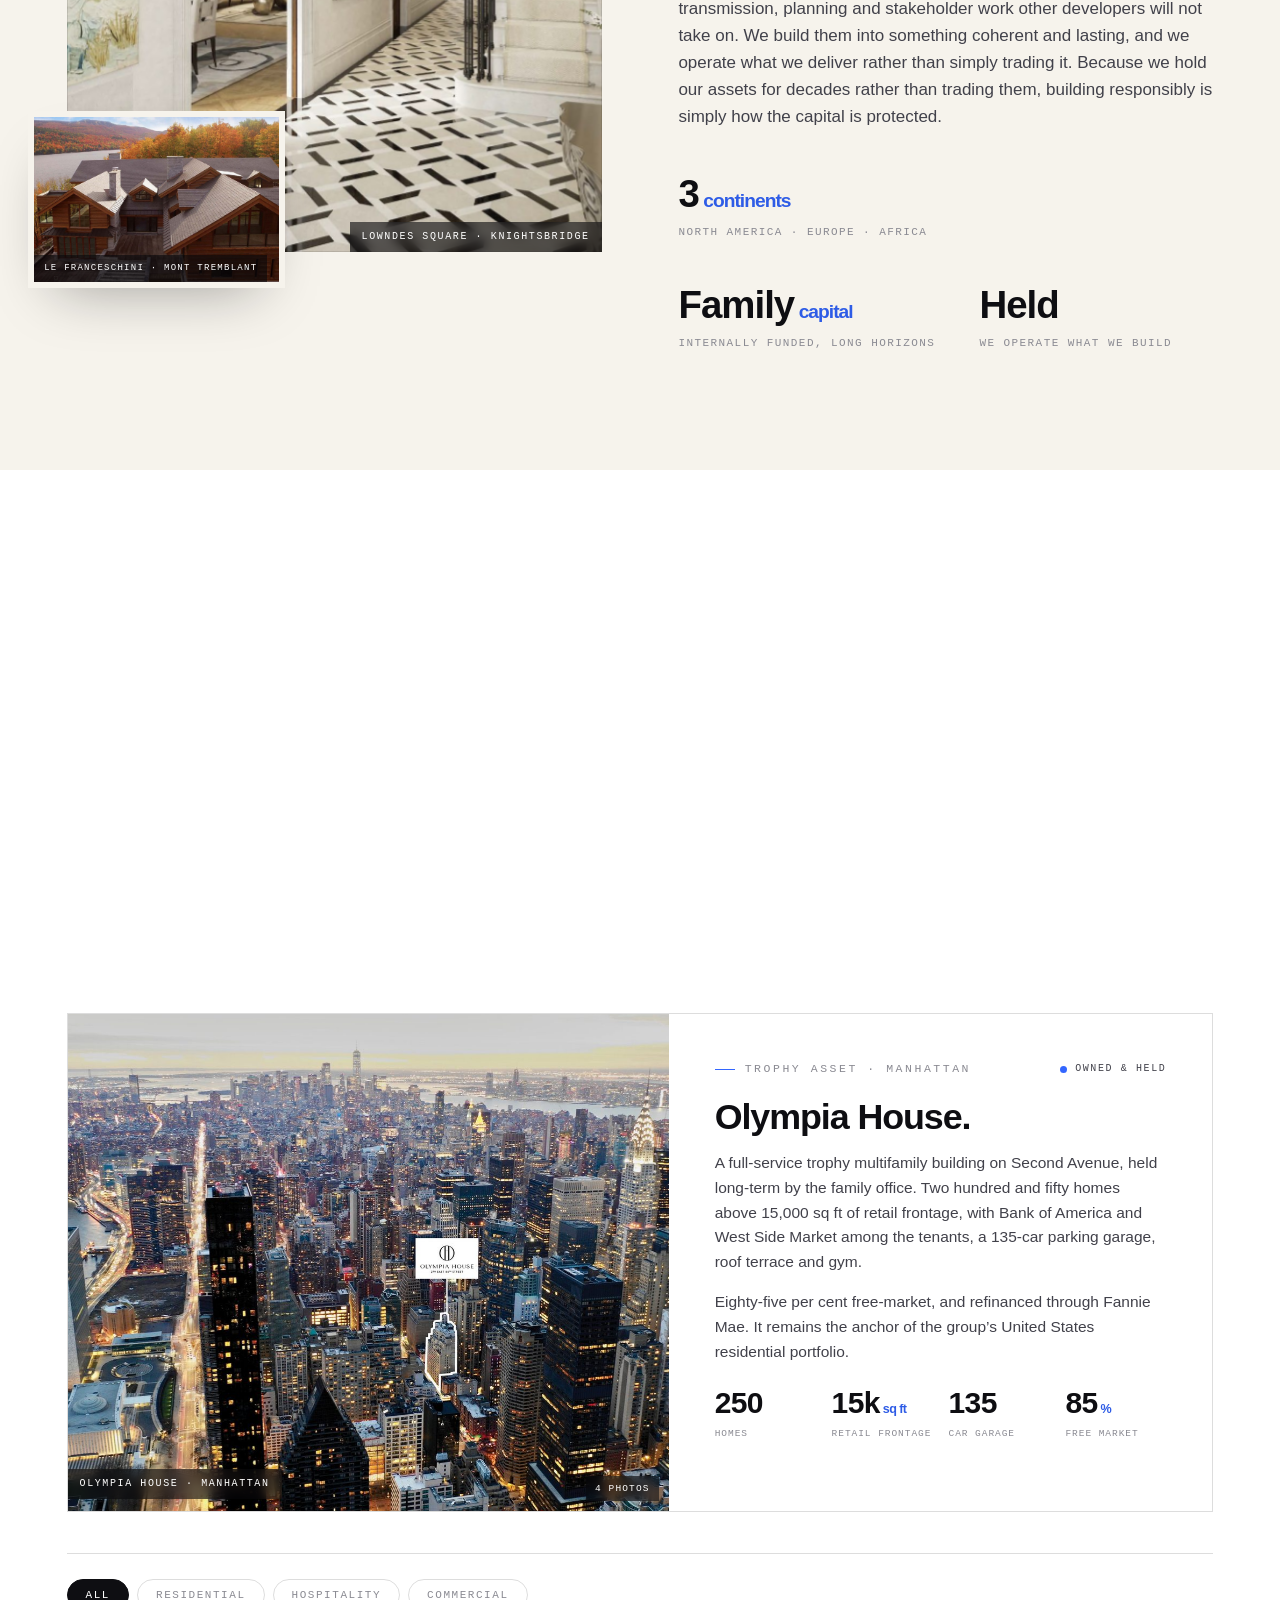
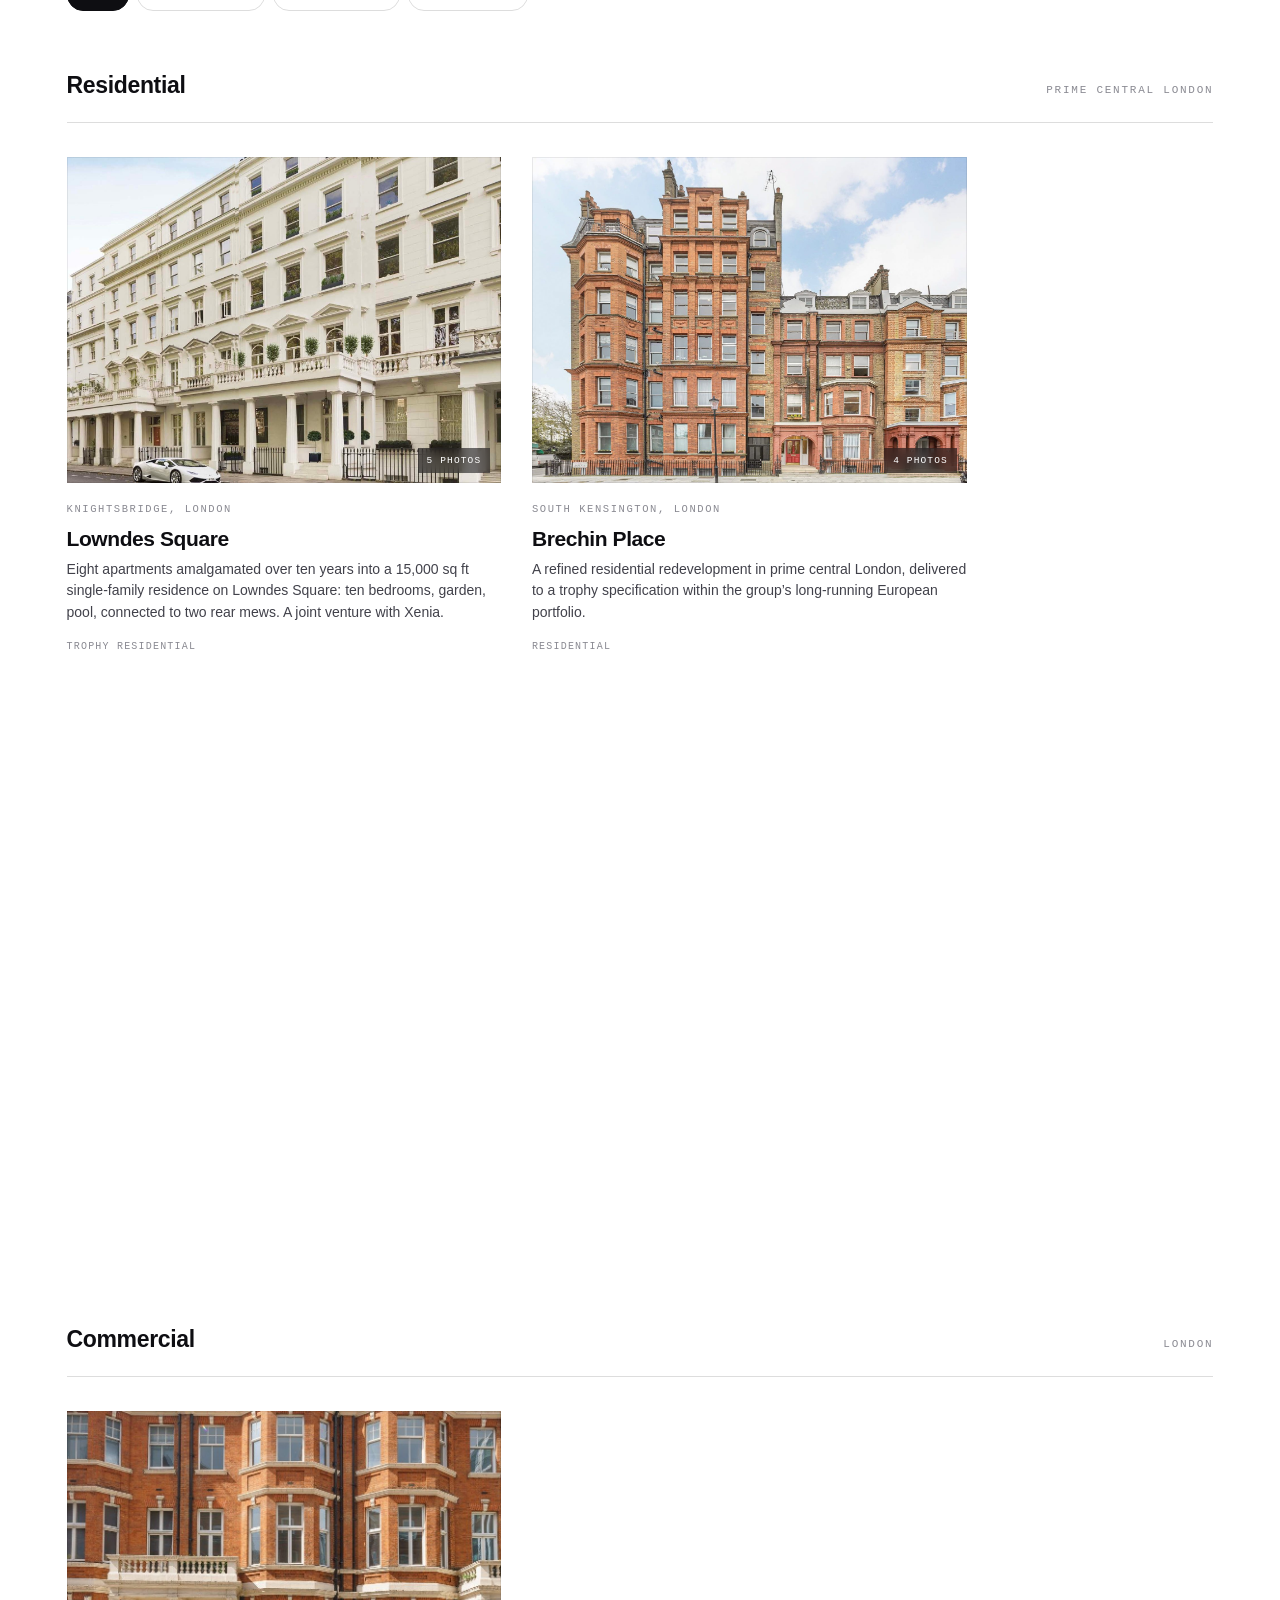
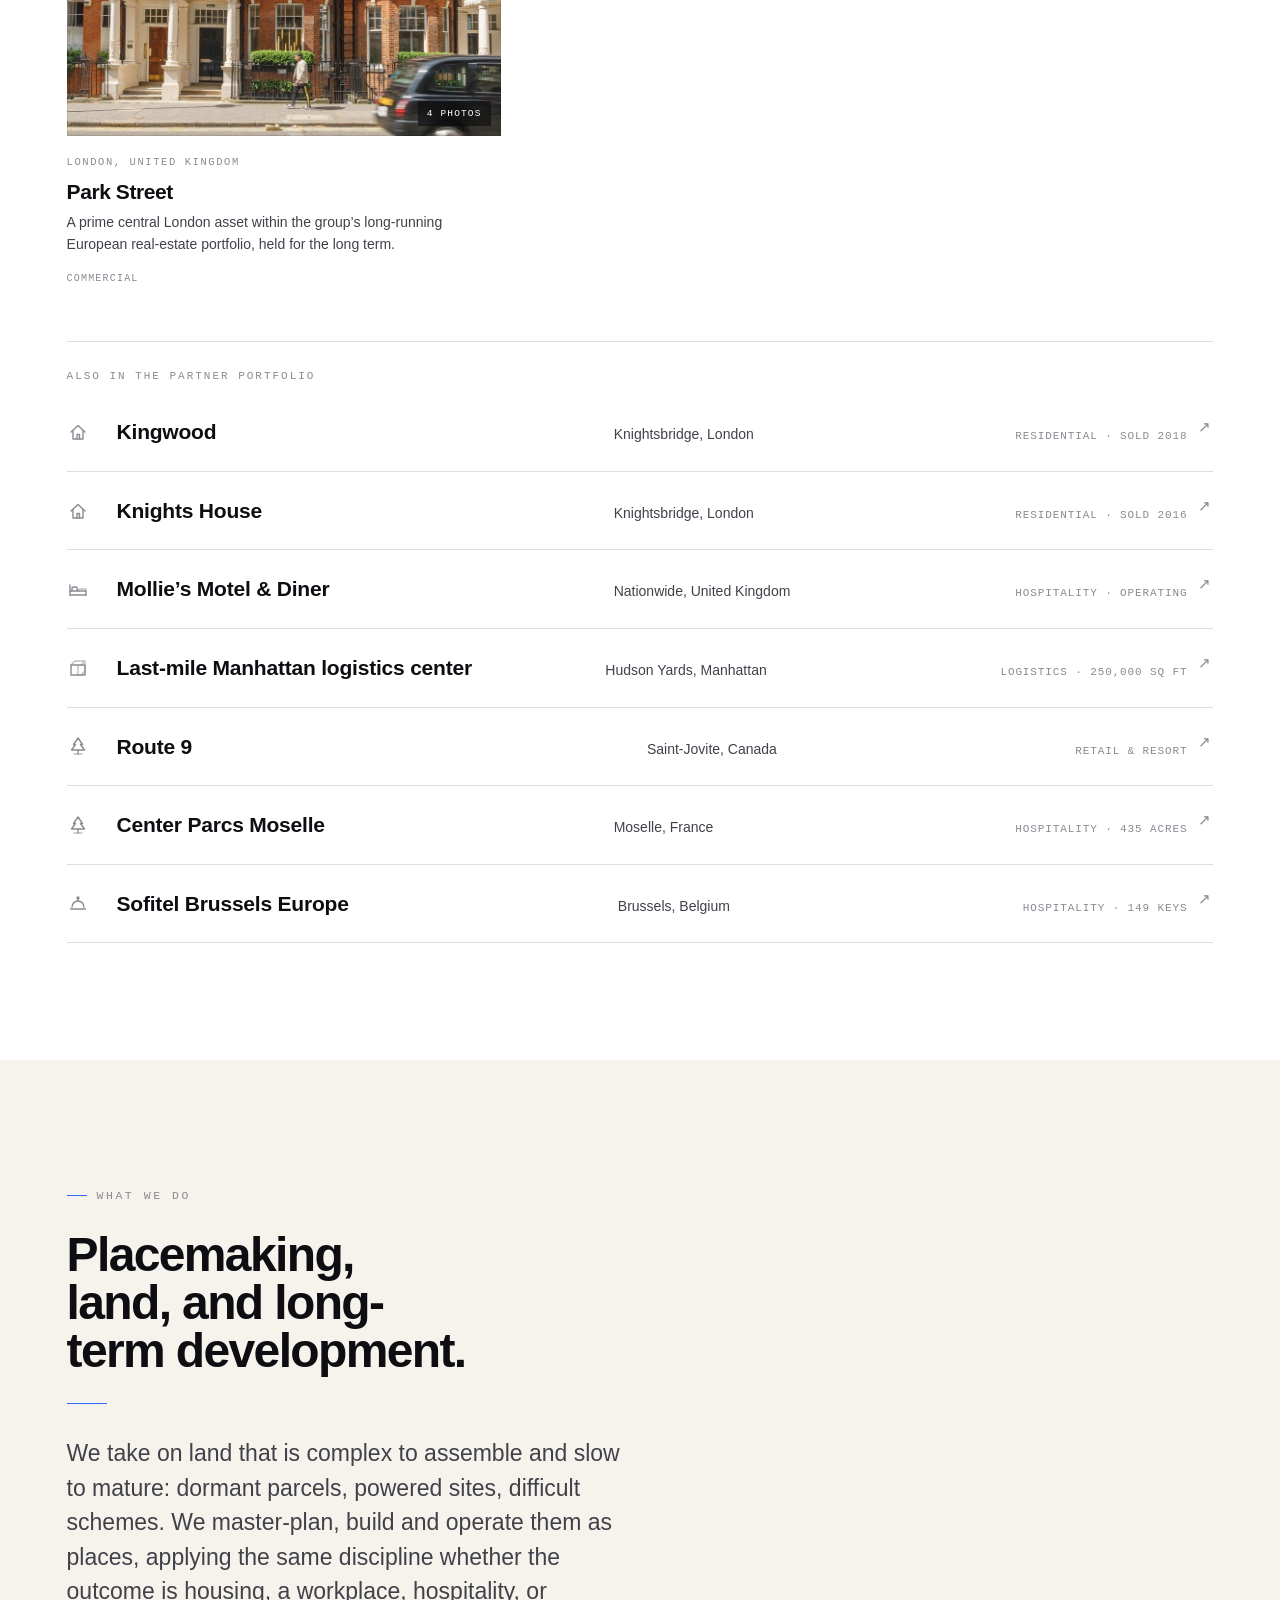
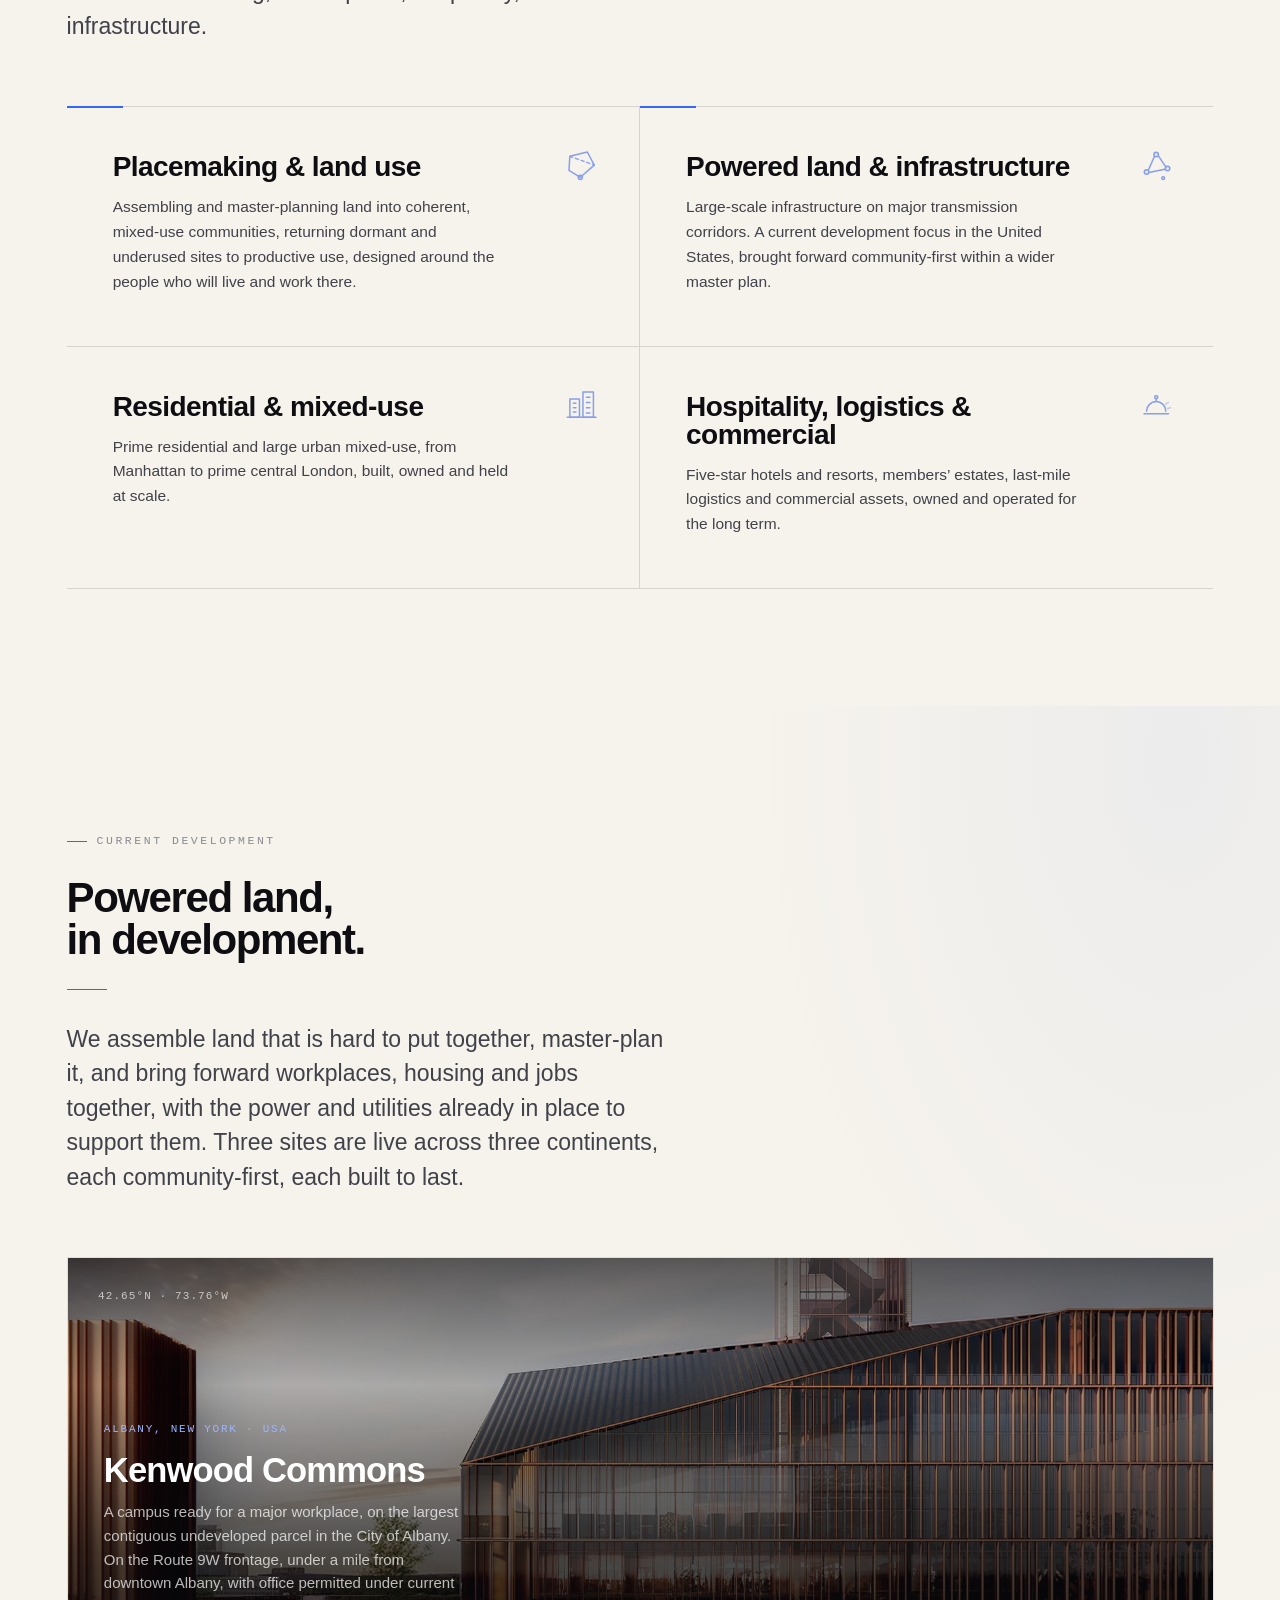
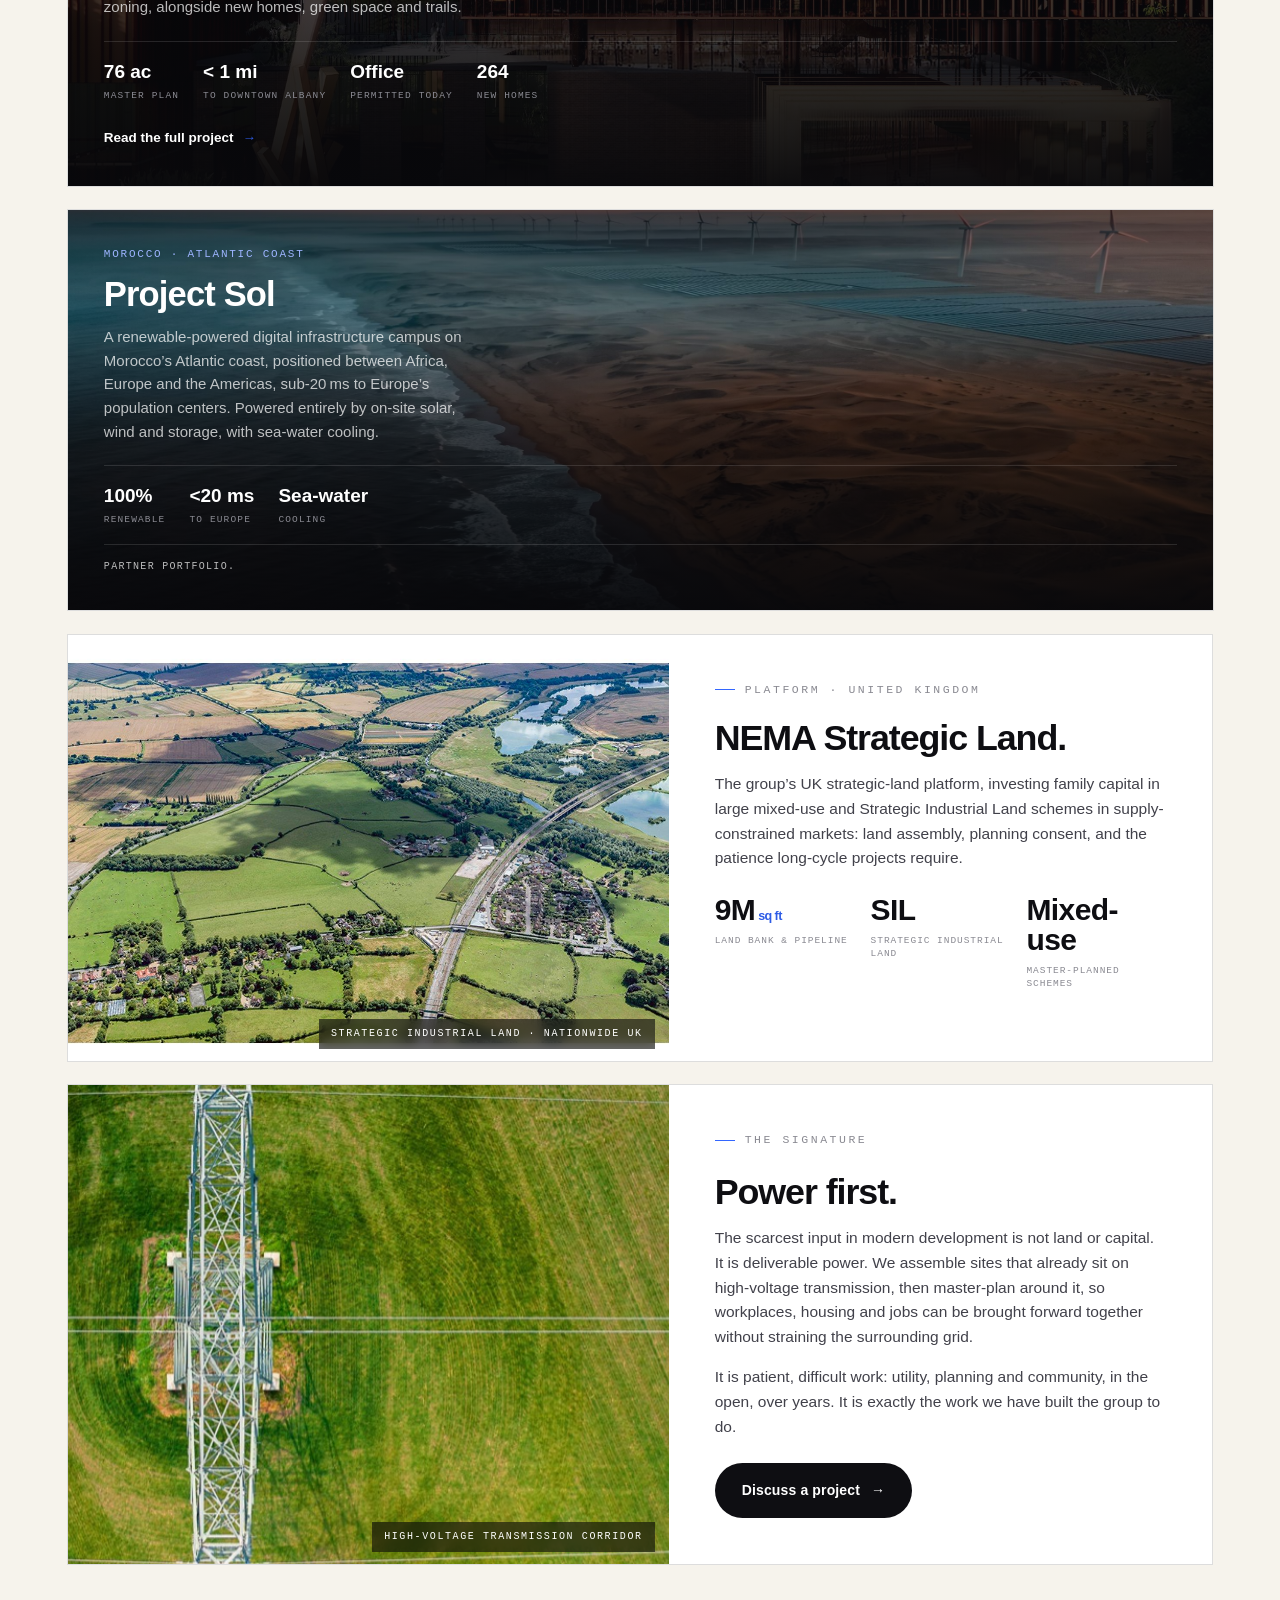
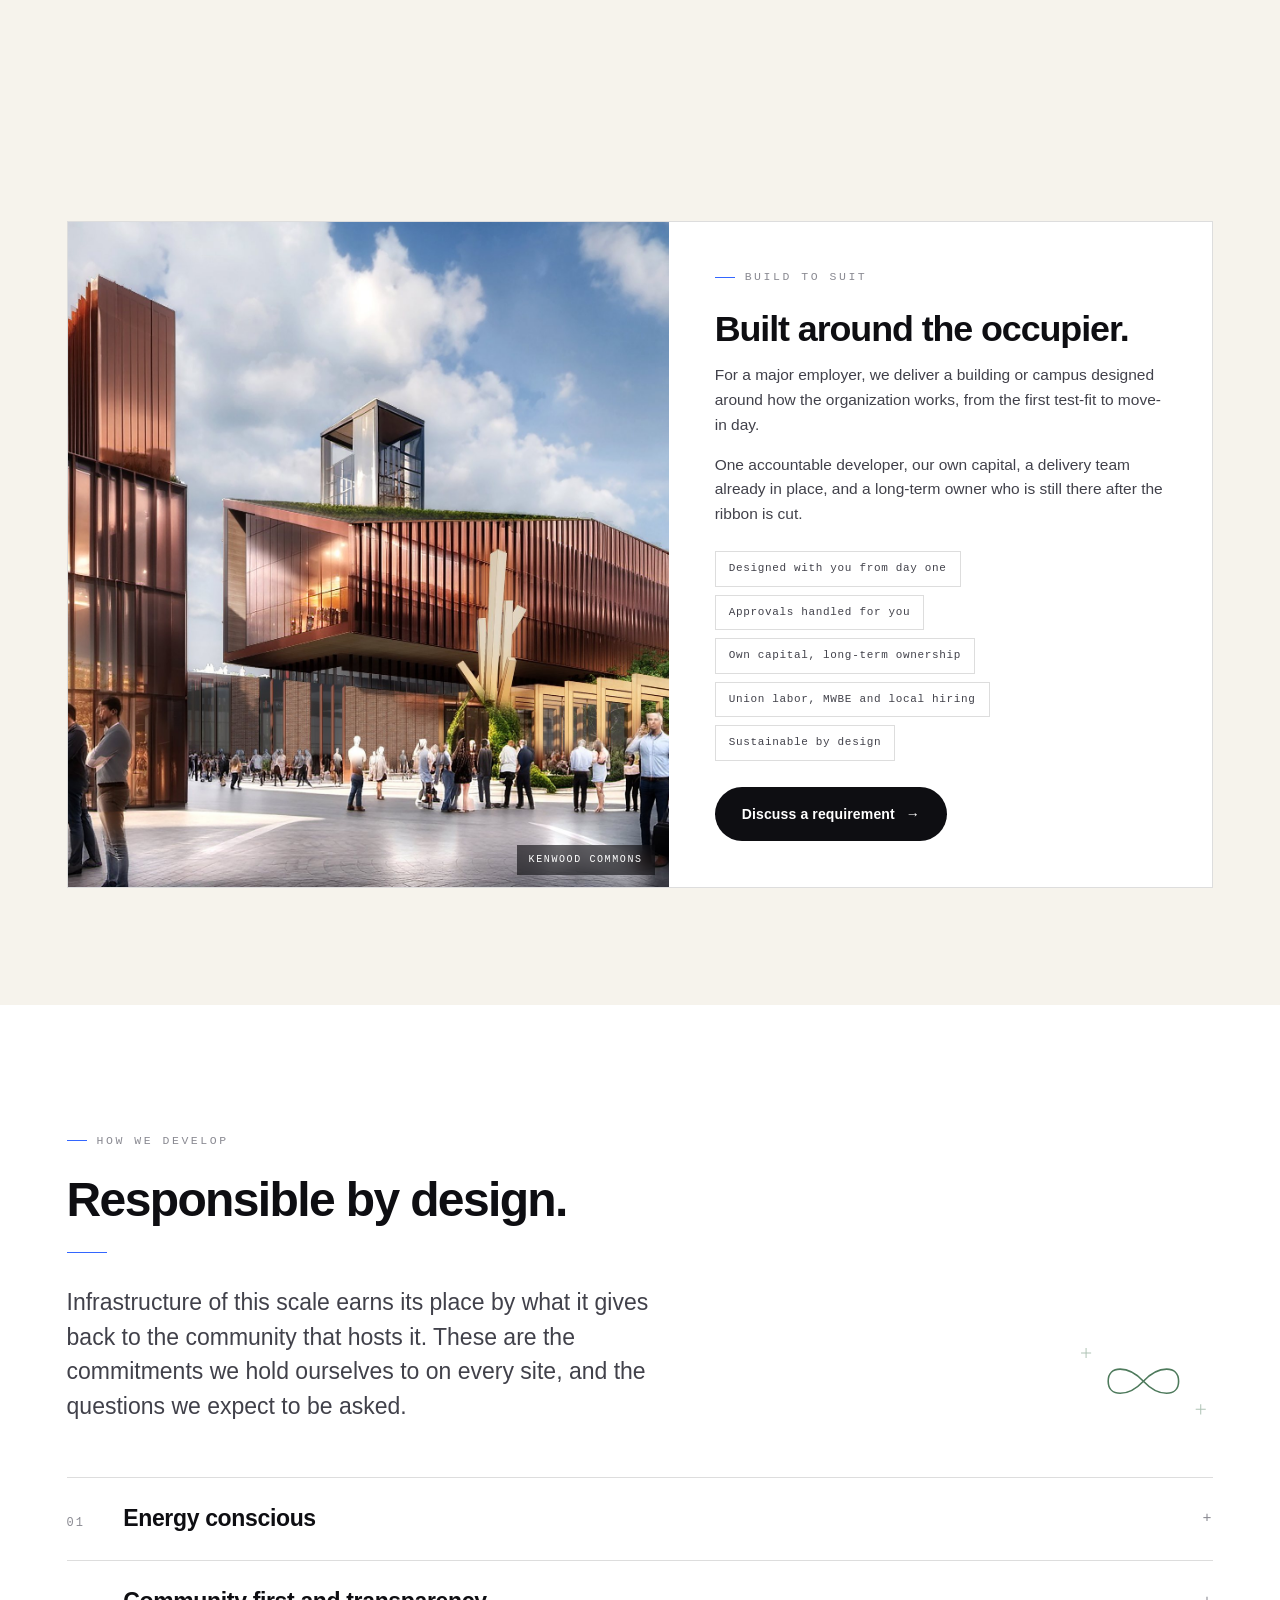
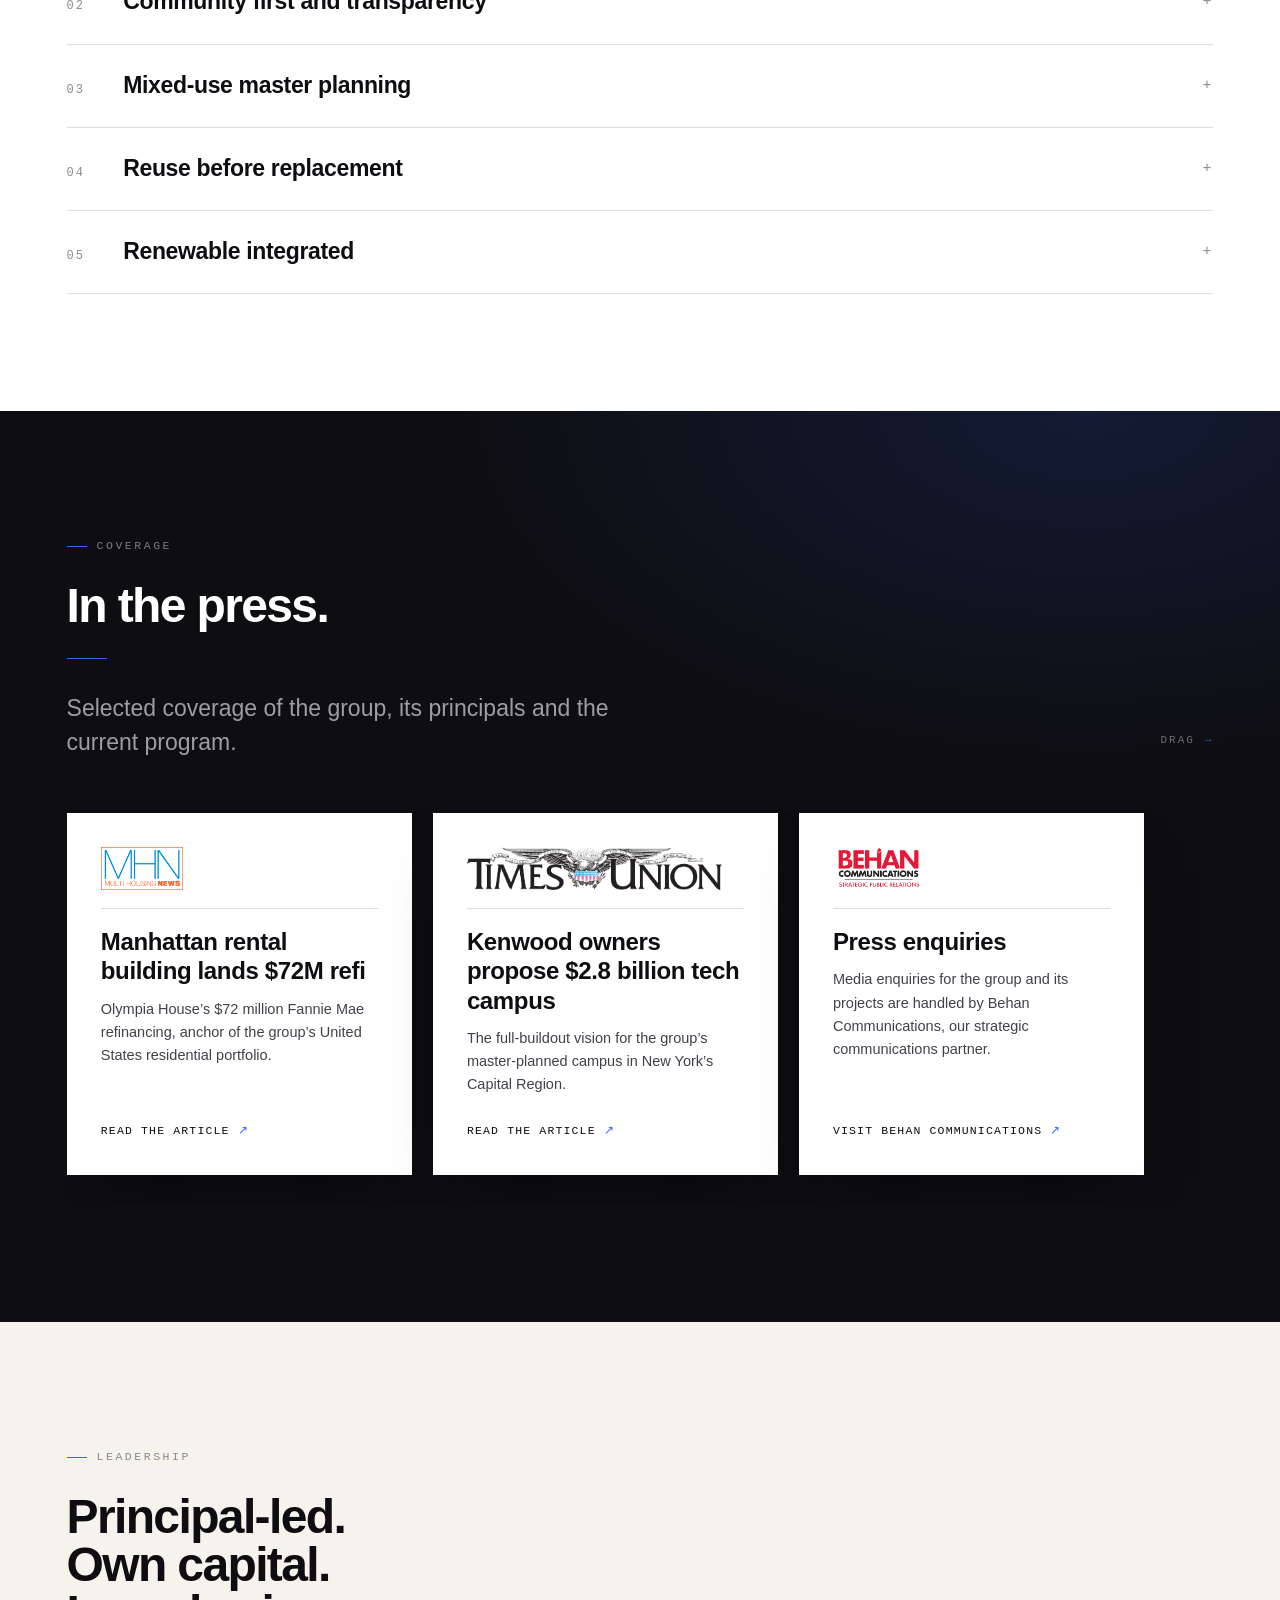
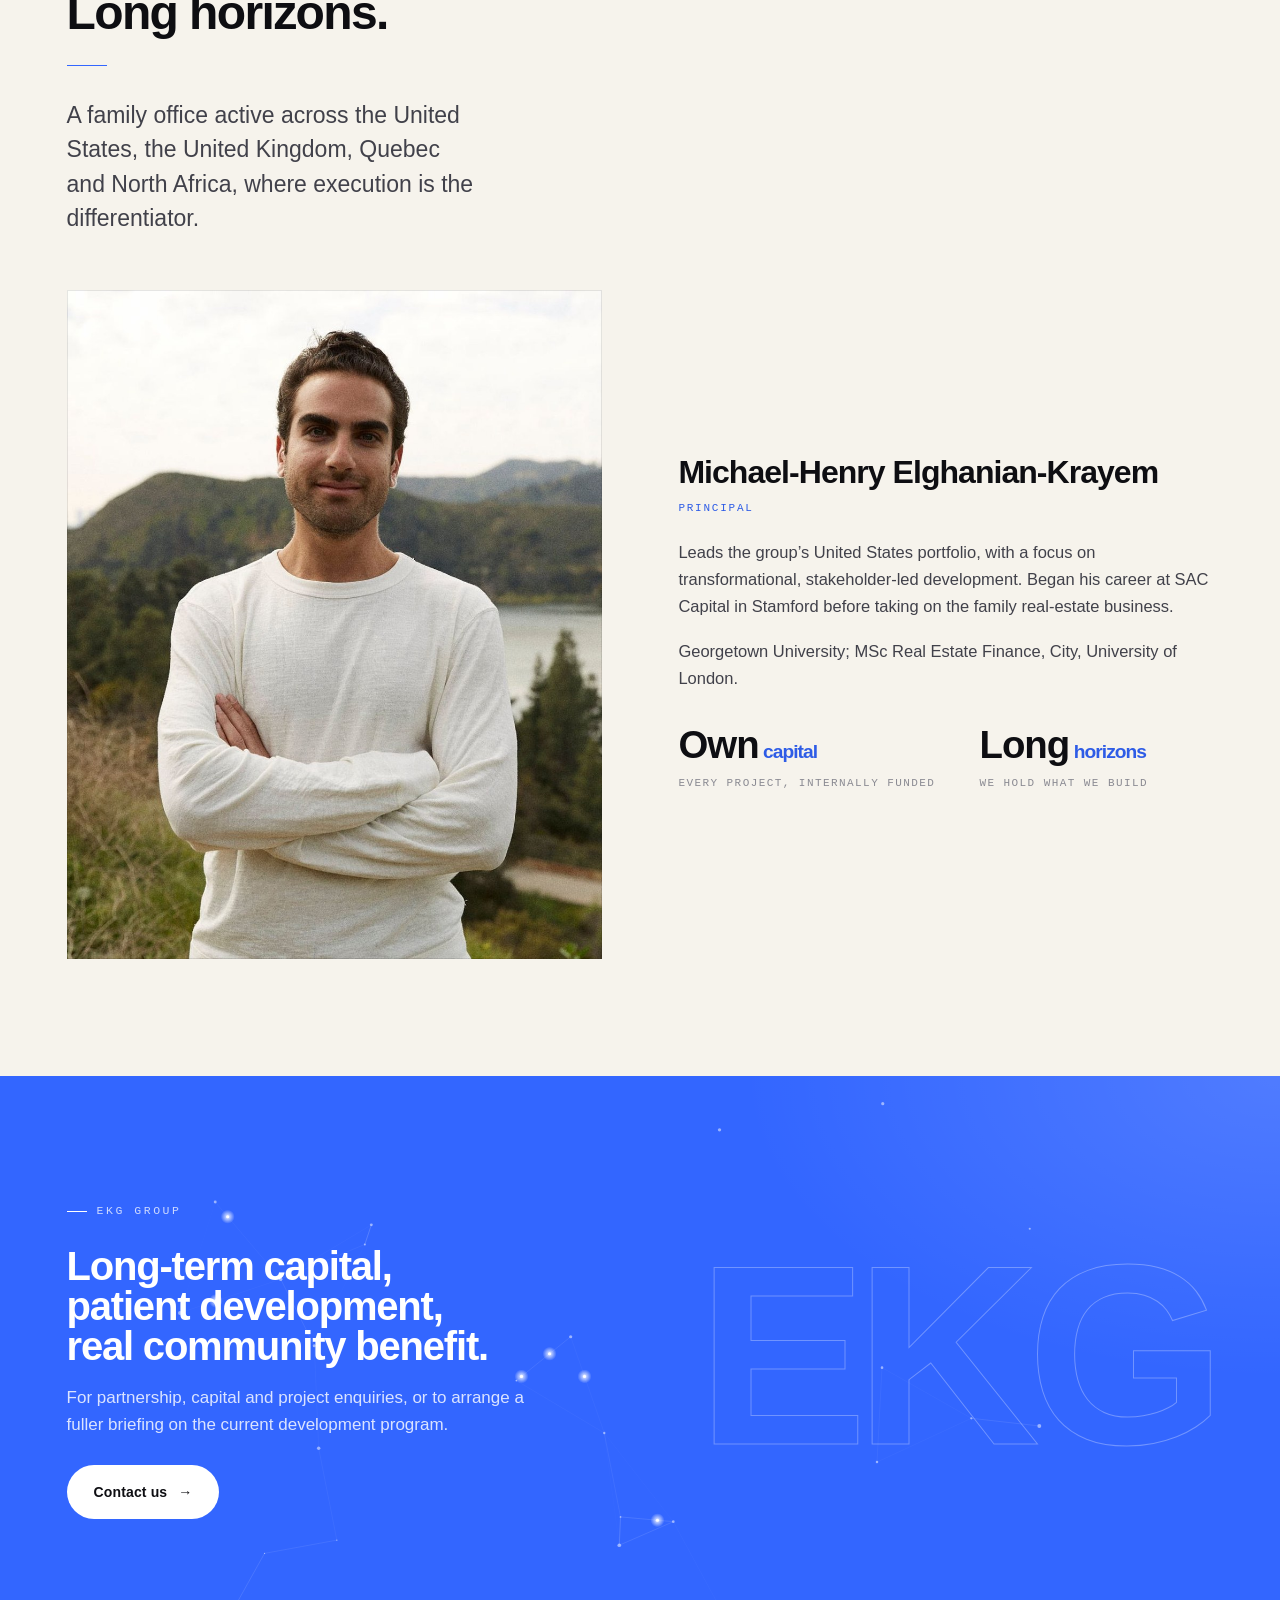
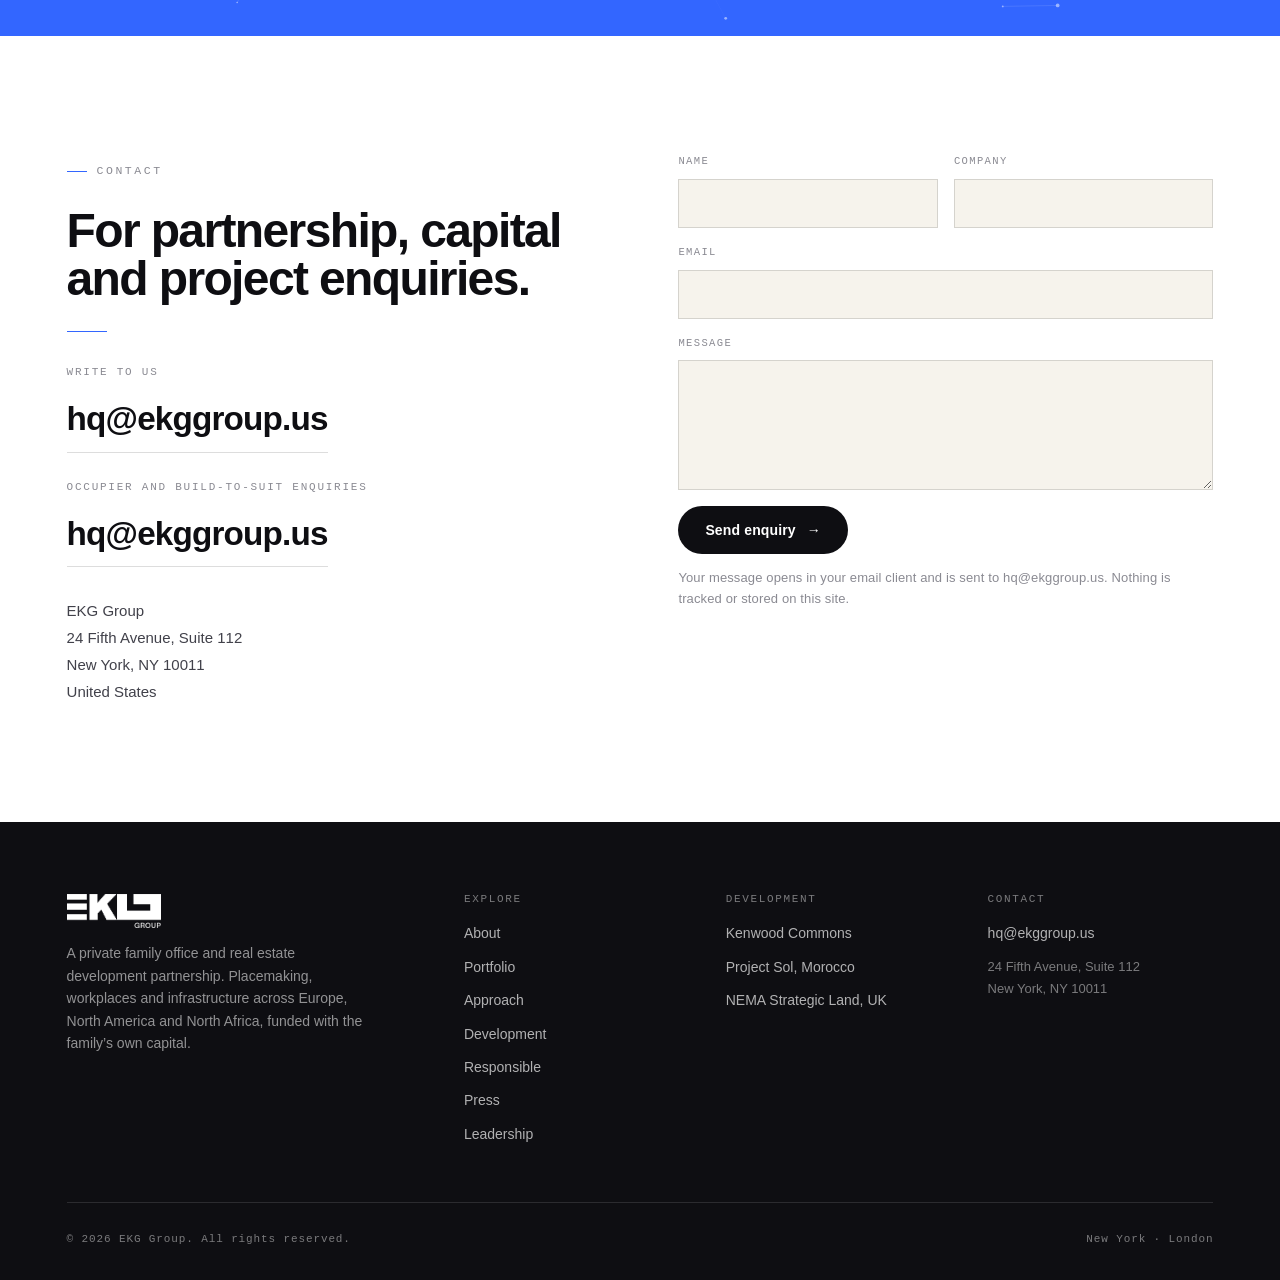
==== commit 55f362c9: "About: Lowndes Square hall + Le Franceschini; build-to-suit band back to the Kenwood plaza render Co" ====
--- a/index.html
+++ b/index.html
@@ -98,11 +98,11 @@
     </div>
     <div class="col-media reveal d1">
       <div class="media arch-tr par" data-par="24">
-        <img src="assets/gallery/parkstreet-ext.jpg" alt="Park Street, London">
+        <img src="assets/gallery/lowndes-hall.jpg" alt="Lowndes Square, Knightsbridge: the entrance hall">
         <span class="frameline"></span>
-        <span class="cap">Park Street &middot; London</span>
-      </div>
-      <div class="stack2"><img src="assets/portfolio/lowndes-square.jpg" alt="Lowndes Square, Knightsbridge"><span class="cap">Lowndes Square &middot; Knightsbridge</span></div>
+        <span class="cap">Lowndes Square &middot; Knightsbridge</span>
+      </div>
+      <div class="stack2"><img src="assets/gallery/franceschini-house.jpg" alt="Le Franceschini, Mont Tremblant"><span class="cap">Le Franceschini &middot; Mont Tremblant</span></div>
     </div>
   </div>
 </section>
@@ -311,8 +311,8 @@
     <div class="deepfeature reveal">
       <div class="df-in">
         <div class="df-media par" data-par="16">
-          <img src="assets/gallery/olympia-night.jpg" alt="Olympia House, Manhattan" style="object-position:50% 8%">
-          <span class="cap" style="left:auto;right:14px">Olympia House &middot; Manhattan</span>
+          <img src="assets/renderings/kenwood-plaza.jpg" alt="Workplace campus plaza at Kenwood Commons">
+          <span class="cap" style="left:auto;right:14px">Kenwood Commons</span>
         </div>
         <div class="df-body">
           <span class="eyebrow">Build to suit</span>
